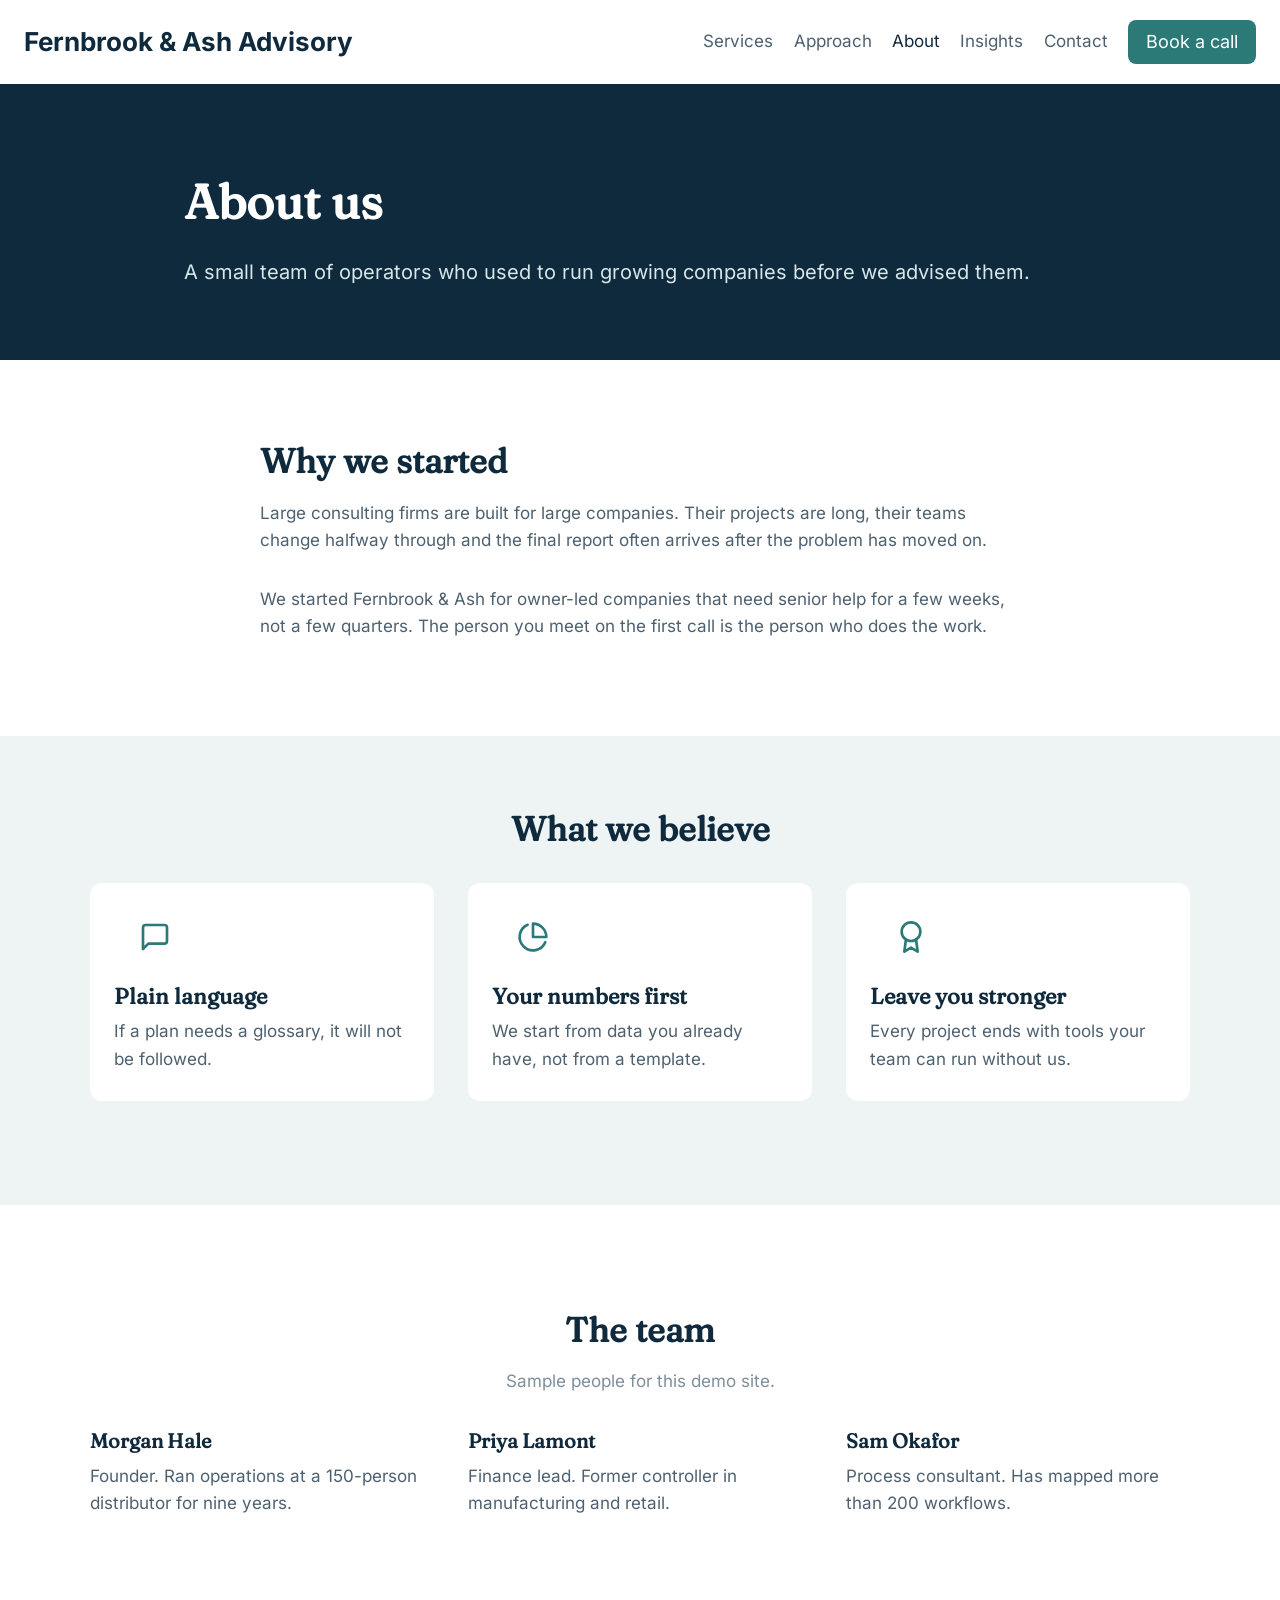
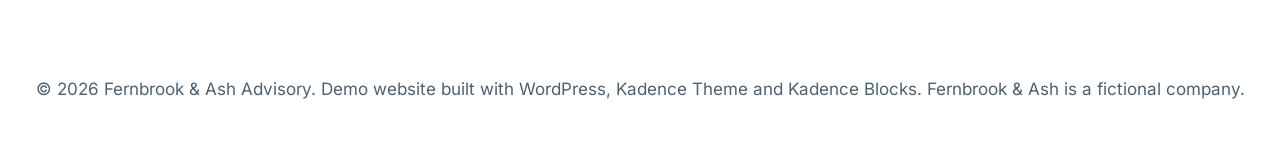
==== about/index.html @ 03a9d007 "Static copy of the Kadence demo site" ====
<!doctype html>
<html lang="en-US" class="no-js" itemtype="https://schema.org/WebPage" itemscope>
<head>
	<meta charset="UTF-8">
	<meta name="viewport" content="width=device-width, initial-scale=1, minimum-scale=1">
	<title>About &#8211; Fernbrook &amp; Ash Advisory</title>
<meta name='robots' content='max-image-preview:large' />
<link rel="alternate" type="application/rss+xml" title="Fernbrook &amp; Ash Advisory &raquo; Feed" href="/feed/" />
<link rel="alternate" type="application/rss+xml" title="Fernbrook &amp; Ash Advisory &raquo; Comments Feed" href="/comments/feed/" />
			<script>document.documentElement.classList.remove( 'no-js' );</script>
			<link rel="alternate" title="oEmbed (JSON)" type="application/json+oembed" href="/wp-json/oembed/1.0/embed?url=http%3A%2F%2F127.0.0.1%3A8089%2Fabout%2F" />
<link rel="alternate" title="oEmbed (XML)" type="text/xml+oembed" href="/wp-json/oembed/1.0/embed?url=http%3A%2F%2F127.0.0.1%3A8089%2Fabout%2F&#038;format=xml" />
<style id="wp-img-auto-sizes-contain-inline-css">
img:is([sizes=auto i],[sizes^="auto," i]){contain-intrinsic-size:3000px 1500px}
/*# sourceURL=wp-img-auto-sizes-contain-inline-css */
</style>
<style id="wp-block-library-inline-css">
:root{--wp-block-synced-color:#7a00df;--wp-block-synced-color--rgb:122,0,223;--wp-bound-block-color:var(--wp-block-synced-color);--wp-editor-canvas-background:#ddd;--wp-admin-theme-color:#007cba;--wp-admin-theme-color--rgb:0,124,186;--wp-admin-theme-color-darker-10:#006ba1;--wp-admin-theme-color-darker-10--rgb:0,107,160.5;--wp-admin-theme-color-darker-20:#005a87;--wp-admin-theme-color-darker-20--rgb:0,90,135;--wp-admin-border-width-focus:2px}@media (min-resolution:192dpi){:root{--wp-admin-border-width-focus:1.5px}}.wp-element-button{cursor:pointer}:root .has-very-light-gray-background-color{background-color:#eee}:root .has-very-dark-gray-background-color{background-color:#313131}:root .has-very-light-gray-color{color:#eee}:root .has-very-dark-gray-color{color:#313131}:root .has-vivid-green-cyan-to-vivid-cyan-blue-gradient-background{background:linear-gradient(135deg,#00d084,#0693e3)}:root .has-purple-crush-gradient-background{background:linear-gradient(135deg,#34e2e4,#4721fb 50%,#ab1dfe)}:root .has-hazy-dawn-gradient-background{background:linear-gradient(135deg,#faaca8,#dad0ec)}:root .has-subdued-olive-gradient-background{background:linear-gradient(135deg,#fafae1,#67a671)}:root .has-atomic-cream-gradient-background{background:linear-gradient(135deg,#fdd79a,#004a59)}:root .has-nightshade-gradient-background{background:linear-gradient(135deg,#330968,#31cdcf)}:root .has-midnight-gradient-background{background:linear-gradient(135deg,#020381,#2874fc)}:root{--wp--preset--font-size--normal:16px;--wp--preset--font-size--huge:42px}.has-regular-font-size{font-size:1em}.has-larger-font-size{font-size:2.625em}.has-normal-font-size{font-size:var(--wp--preset--font-size--normal)}.has-huge-font-size{font-size:var(--wp--preset--font-size--huge)}:root .has-text-align-center{text-align:center}:root .has-text-align-left{text-align:left}:root .has-text-align-right{text-align:right}.has-fit-text{white-space:nowrap!important}#end-resizable-editor-section{display:none}.aligncenter{clear:both}.items-justified-left{justify-content:flex-start}.items-justified-center{justify-content:center}.items-justified-right{justify-content:flex-end}.items-justified-space-between{justify-content:space-between}.screen-reader-text{word-wrap:normal!important;border:0;clip-path:inset(50%);height:1px;margin:-1px;overflow:hidden;padding:0;position:absolute;width:1px;word-break:normal!important}.screen-reader-text:focus{background-color:#ddd;clip-path:none;color:#444;display:block;font-size:1em;height:auto;left:5px;line-height:normal;padding:15px 23px 14px;text-decoration:none;top:5px;width:auto;z-index:100000}html :where(.has-border-color){border-style:solid}html :where([style^=border-color],[style*=";border-color"],[style*="; border-color"]){border-style:solid}html :where([style^=border-top-color],[style*=";border-top-color"],[style*="; border-top-color"]){border-top-style:solid}html :where([style^=border-right-color],[style*=";border-right-color"],[style*="; border-right-color"]){border-right-style:solid}html :where([style^=border-bottom-color],[style*=";border-bottom-color"],[style*="; border-bottom-color"]){border-bottom-style:solid}html :where([style^=border-left-color],[style*=";border-left-color"],[style*="; border-left-color"]){border-left-style:solid}html :where([style^=border-width],[style*=";border-width"],[style*="; border-width"]){border-style:solid}html :where([style^=border-top-width],[style*=";border-top-width"],[style*="; border-top-width"]){border-top-style:solid}html :where([style^=border-right-width],[style*=";border-right-width"],[style*="; border-right-width"]){border-right-style:solid}html :where([style^=border-bottom-width],[style*=";border-bottom-width"],[style*="; border-bottom-width"]){border-bottom-style:solid}html :where([style^=border-left-width],[style*=";border-left-width"],[style*="; border-left-width"]){border-left-style:solid}html :where(img[class*=wp-image-]){height:auto;max-width:100%}:where(figure){margin:0 0 1em}html :where(.is-position-sticky){--wp-admin--admin-bar--position-offset:var(--wp-admin--admin-bar--height,0px)}@media screen and (max-width:600px){html :where(.is-position-sticky){--wp-admin--admin-bar--position-offset:0px}}

/*# sourceURL=/wp-includes/css/dist/block-library/common.min.css */
</style>
<style id="wp-block-heading-inline-css">
h1:where(.wp-block-heading).has-background,h2:where(.wp-block-heading).has-background,h3:where(.wp-block-heading).has-background,h4:where(.wp-block-heading).has-background,h5:where(.wp-block-heading).has-background,h6:where(.wp-block-heading).has-background{padding:1.25em 2.375em}h1.has-text-align-left[style*=writing-mode]:where([style*=vertical-lr]),h1.has-text-align-right[style*=writing-mode]:where([style*=vertical-rl]),h2.has-text-align-left[style*=writing-mode]:where([style*=vertical-lr]),h2.has-text-align-right[style*=writing-mode]:where([style*=vertical-rl]),h3.has-text-align-left[style*=writing-mode]:where([style*=vertical-lr]),h3.has-text-align-right[style*=writing-mode]:where([style*=vertical-rl]),h4.has-text-align-left[style*=writing-mode]:where([style*=vertical-lr]),h4.has-text-align-right[style*=writing-mode]:where([style*=vertical-rl]),h5.has-text-align-left[style*=writing-mode]:where([style*=vertical-lr]),h5.has-text-align-right[style*=writing-mode]:where([style*=vertical-rl]),h6.has-text-align-left[style*=writing-mode]:where([style*=vertical-lr]),h6.has-text-align-right[style*=writing-mode]:where([style*=vertical-rl]){rotate:180deg}
/*# sourceURL=/wp-includes/blocks/heading/style.min.css */
</style>
<style id="wp-block-paragraph-inline-css">
.is-small-text{font-size:.875em}.is-regular-text{font-size:1em}.is-large-text{font-size:2.25em}.is-larger-text{font-size:3em}.has-drop-cap:not(:focus):first-letter{float:left;font-size:8.4em;font-style:normal;font-weight:100;line-height:.68;margin:.05em .1em 0 0;text-transform:uppercase}body.rtl .has-drop-cap:not(:focus):first-letter{float:none;margin-left:.1em}p.has-drop-cap.has-background{overflow:hidden}:root :where(p.has-background){padding:1.25em 2.375em}:where(p.has-text-color:not(.has-link-color)) a{color:inherit}p.has-text-align-left[style*="writing-mode:vertical-lr"],p.has-text-align-right[style*="writing-mode:vertical-rl"]{rotate:180deg}
/*# sourceURL=/wp-includes/blocks/paragraph/style.min.css */
</style>
<style id="wp-block-columns-inline-css">
.wp-block-columns{box-sizing:border-box;display:flex;flex-wrap:wrap!important}@media (min-width:782px){.wp-block-columns{flex-wrap:nowrap!important}}.wp-block-columns{align-items:normal!important}.wp-block-columns.are-vertically-aligned-top{align-items:flex-start}.wp-block-columns.are-vertically-aligned-center{align-items:center}.wp-block-columns.are-vertically-aligned-bottom{align-items:flex-end}@media (max-width:781px){.wp-block-columns:not(.is-not-stacked-on-mobile)>.wp-block-column{flex-basis:100%!important}}@media (min-width:782px){.wp-block-columns:not(.is-not-stacked-on-mobile)>.wp-block-column{flex-basis:0;flex-grow:1}.wp-block-columns:not(.is-not-stacked-on-mobile)>.wp-block-column[style*=flex-basis]{flex-grow:0}}.wp-block-columns.is-not-stacked-on-mobile{flex-wrap:nowrap!important}.wp-block-columns.is-not-stacked-on-mobile>.wp-block-column{flex-basis:0;flex-grow:1}.wp-block-columns.is-not-stacked-on-mobile>.wp-block-column[style*=flex-basis]{flex-grow:0}:where(.wp-block-columns){margin-bottom:1.75em}:where(.wp-block-columns.has-background){padding:1.25em 2.375em}.wp-block-column{flex-grow:1;min-width:0;overflow-wrap:break-word;word-break:break-word}.wp-block-column.is-vertically-aligned-top{align-self:flex-start}.wp-block-column.is-vertically-aligned-center{align-self:center}.wp-block-column.is-vertically-aligned-bottom{align-self:flex-end}.wp-block-column.is-vertically-aligned-stretch{align-self:stretch}.wp-block-column.is-vertically-aligned-bottom,.wp-block-column.is-vertically-aligned-center,.wp-block-column.is-vertically-aligned-top{width:100%}
/*# sourceURL=/wp-includes/blocks/columns/style.min.css */
</style>
<style id="wp-block-group-inline-css">
.wp-block-group{box-sizing:border-box}:where(.wp-block-group.wp-block-group-is-layout-constrained){position:relative}
/*# sourceURL=/wp-includes/blocks/group/style.min.css */
</style>

<style id="classic-theme-styles-inline-css">
/*! This file is auto-generated */
.wp-block-button__link{color:#fff;background-color:#32373c;border-radius:9999px;box-shadow:none;text-decoration:none;padding:calc(.667em + 2px) calc(1.333em + 2px);font-size:1.125em}.wp-block-file__button{background:#32373c;color:#fff;text-decoration:none}
/*# sourceURL=/wp-includes/css/classic-themes.min.css */
</style>

<style id="global-styles-inline-css">
:root{--wp--preset--aspect-ratio--square: 1;--wp--preset--aspect-ratio--4-3: 4/3;--wp--preset--aspect-ratio--3-4: 3/4;--wp--preset--aspect-ratio--3-2: 3/2;--wp--preset--aspect-ratio--2-3: 2/3;--wp--preset--aspect-ratio--16-9: 16/9;--wp--preset--aspect-ratio--9-16: 9/16;--wp--preset--color--black: #000000;--wp--preset--color--cyan-bluish-gray: #abb8c3;--wp--preset--color--white: #ffffff;--wp--preset--color--pale-pink: #f78da7;--wp--preset--color--vivid-red: #cf2e2e;--wp--preset--color--luminous-vivid-orange: #ff6900;--wp--preset--color--luminous-vivid-amber: #fcb900;--wp--preset--color--light-green-cyan: #7bdcb5;--wp--preset--color--vivid-green-cyan: #00d084;--wp--preset--color--pale-cyan-blue: #8ed1fc;--wp--preset--color--vivid-cyan-blue: #0693e3;--wp--preset--color--vivid-purple: #9b51e0;--wp--preset--color--theme-palette-1: var(--global-palette1);--wp--preset--color--theme-palette-2: var(--global-palette2);--wp--preset--color--theme-palette-3: var(--global-palette3);--wp--preset--color--theme-palette-4: var(--global-palette4);--wp--preset--color--theme-palette-5: var(--global-palette5);--wp--preset--color--theme-palette-6: var(--global-palette6);--wp--preset--color--theme-palette-7: var(--global-palette7);--wp--preset--color--theme-palette-8: var(--global-palette8);--wp--preset--color--theme-palette-9: var(--global-palette9);--wp--preset--color--theme-palette-10: var(--global-palette10);--wp--preset--color--theme-palette-11: var(--global-palette11);--wp--preset--color--theme-palette-12: var(--global-palette12);--wp--preset--color--theme-palette-13: var(--global-palette13);--wp--preset--color--theme-palette-14: var(--global-palette14);--wp--preset--color--theme-palette-15: var(--global-palette15);--wp--preset--color--palette-1: #2b7a78;--wp--preset--color--palette-2: #1d5f5d;--wp--preset--color--palette-3: #0f2a3d;--wp--preset--color--palette-4: #22384a;--wp--preset--color--palette-5: #4d6170;--wp--preset--color--palette-6: #7d8f9b;--wp--preset--color--palette-7: #eef3f4;--wp--preset--color--palette-8: #f7fafa;--wp--preset--color--palette-9: #ffffff;--wp--preset--color--palette-10: #a1676d;--wp--preset--color--palette-11: #13612e;--wp--preset--color--palette-12: #1159af;--wp--preset--color--palette-13: #b82105;--wp--preset--color--palette-14: #f7630c;--wp--preset--color--palette-15: #f5a524;--wp--preset--gradient--vivid-cyan-blue-to-vivid-purple: linear-gradient(135deg,rgb(6,147,227) 0%,rgb(155,81,224) 100%);--wp--preset--gradient--light-green-cyan-to-vivid-green-cyan: linear-gradient(135deg,rgb(122,220,180) 0%,rgb(0,208,130) 100%);--wp--preset--gradient--luminous-vivid-amber-to-luminous-vivid-orange: linear-gradient(135deg,rgb(252,185,0) 0%,rgb(255,105,0) 100%);--wp--preset--gradient--luminous-vivid-orange-to-vivid-red: linear-gradient(135deg,rgb(255,105,0) 0%,rgb(207,46,46) 100%);--wp--preset--gradient--very-light-gray-to-cyan-bluish-gray: linear-gradient(135deg,rgb(238,238,238) 0%,rgb(169,184,195) 100%);--wp--preset--gradient--cool-to-warm-spectrum: linear-gradient(135deg,rgb(74,234,220) 0%,rgb(151,120,209) 20%,rgb(207,42,186) 40%,rgb(238,44,130) 60%,rgb(251,105,98) 80%,rgb(254,248,76) 100%);--wp--preset--gradient--blush-light-purple: linear-gradient(135deg,rgb(255,206,236) 0%,rgb(152,150,240) 100%);--wp--preset--gradient--blush-bordeaux: linear-gradient(135deg,rgb(254,205,165) 0%,rgb(254,45,45) 50%,rgb(107,0,62) 100%);--wp--preset--gradient--luminous-dusk: linear-gradient(135deg,rgb(255,203,112) 0%,rgb(199,81,192) 50%,rgb(65,88,208) 100%);--wp--preset--gradient--pale-ocean: linear-gradient(135deg,rgb(255,245,203) 0%,rgb(182,227,212) 50%,rgb(51,167,181) 100%);--wp--preset--gradient--electric-grass: linear-gradient(135deg,rgb(202,248,128) 0%,rgb(113,206,126) 100%);--wp--preset--gradient--midnight: linear-gradient(135deg,rgb(2,3,129) 0%,rgb(40,116,252) 100%);--wp--preset--font-size--small: var(--global-font-size-small);--wp--preset--font-size--medium: var(--global-font-size-medium);--wp--preset--font-size--large: var(--global-font-size-large);--wp--preset--font-size--x-large: 42px;--wp--preset--font-size--larger: var(--global-font-size-larger);--wp--preset--font-size--xxlarge: var(--global-font-size-xxlarge);--wp--preset--spacing--20: 0.44rem;--wp--preset--spacing--30: 0.67rem;--wp--preset--spacing--40: 1rem;--wp--preset--spacing--50: 1.5rem;--wp--preset--spacing--60: 2.25rem;--wp--preset--spacing--70: 3.38rem;--wp--preset--spacing--80: 5.06rem;--wp--preset--shadow--natural: 6px 6px 9px rgba(0, 0, 0, 0.2);--wp--preset--shadow--deep: 12px 12px 50px rgba(0, 0, 0, 0.4);--wp--preset--shadow--sharp: 6px 6px 0px rgba(0, 0, 0, 0.2);--wp--preset--shadow--outlined: 6px 6px 0px -3px rgb(255, 255, 255), 6px 6px rgb(0, 0, 0);--wp--preset--shadow--crisp: 6px 6px 0px rgb(0, 0, 0);}.wp-block-button{--wp--preset--dimension--25: 25%;--wp--preset--dimension--50: 50%;--wp--preset--dimension--75: 75%;--wp--preset--dimension--100: 100%;}:root { --wp--style--global--content-size: var(--global-calc-content-width);--wp--style--global--wide-size: var(--global-calc-wide-content-width); }:where(body) { margin: 0; }:where(.is-layout-flex){gap: 0.5em;}:where(.is-layout-grid){gap: 0.5em;}body .is-layout-flex{display: flex;}.is-layout-flex{flex-wrap: wrap;align-items: center;}.is-layout-flex > :is(*, div){margin: 0;}body .is-layout-grid{display: grid;}.is-layout-grid > :is(*, div){margin: 0;}body{padding-top: 0px;padding-right: 0px;padding-bottom: 0px;padding-left: 0px;}:root :where(.wp-element-button, .wp-block-button__link){font-style: inherit;font-weight: inherit;letter-spacing: inherit;text-transform: inherit;}.has-black-color{color: var(--wp--preset--color--black) !important;}.has-cyan-bluish-gray-color{color: var(--wp--preset--color--cyan-bluish-gray) !important;}.has-white-color{color: var(--wp--preset--color--white) !important;}.has-pale-pink-color{color: var(--wp--preset--color--pale-pink) !important;}.has-vivid-red-color{color: var(--wp--preset--color--vivid-red) !important;}.has-luminous-vivid-orange-color{color: var(--wp--preset--color--luminous-vivid-orange) !important;}.has-luminous-vivid-amber-color{color: var(--wp--preset--color--luminous-vivid-amber) !important;}.has-light-green-cyan-color{color: var(--wp--preset--color--light-green-cyan) !important;}.has-vivid-green-cyan-color{color: var(--wp--preset--color--vivid-green-cyan) !important;}.has-pale-cyan-blue-color{color: var(--wp--preset--color--pale-cyan-blue) !important;}.has-vivid-cyan-blue-color{color: var(--wp--preset--color--vivid-cyan-blue) !important;}.has-vivid-purple-color{color: var(--wp--preset--color--vivid-purple) !important;}.has-theme-palette-1-color{color: var(--wp--preset--color--theme-palette-1) !important;}.has-theme-palette-2-color{color: var(--wp--preset--color--theme-palette-2) !important;}.has-theme-palette-3-color{color: var(--wp--preset--color--theme-palette-3) !important;}.has-theme-palette-4-color{color: var(--wp--preset--color--theme-palette-4) !important;}.has-theme-palette-5-color{color: var(--wp--preset--color--theme-palette-5) !important;}.has-theme-palette-6-color{color: var(--wp--preset--color--theme-palette-6) !important;}.has-theme-palette-7-color{color: var(--wp--preset--color--theme-palette-7) !important;}.has-theme-palette-8-color{color: var(--wp--preset--color--theme-palette-8) !important;}.has-theme-palette-9-color{color: var(--wp--preset--color--theme-palette-9) !important;}.has-theme-palette-10-color{color: var(--wp--preset--color--theme-palette-10) !important;}.has-theme-palette-11-color{color: var(--wp--preset--color--theme-palette-11) !important;}.has-theme-palette-12-color{color: var(--wp--preset--color--theme-palette-12) !important;}.has-theme-palette-13-color{color: var(--wp--preset--color--theme-palette-13) !important;}.has-theme-palette-14-color{color: var(--wp--preset--color--theme-palette-14) !important;}.has-theme-palette-15-color{color: var(--wp--preset--color--theme-palette-15) !important;}.has-palette-1-color{color: var(--wp--preset--color--palette-1) !important;}.has-palette-2-color{color: var(--wp--preset--color--palette-2) !important;}.has-palette-3-color{color: var(--wp--preset--color--palette-3) !important;}.has-palette-4-color{color: var(--wp--preset--color--palette-4) !important;}.has-palette-5-color{color: var(--wp--preset--color--palette-5) !important;}.has-palette-6-color{color: var(--wp--preset--color--palette-6) !important;}.has-palette-7-color{color: var(--wp--preset--color--palette-7) !important;}.has-palette-8-color{color: var(--wp--preset--color--palette-8) !important;}.has-palette-9-color{color: var(--wp--preset--color--palette-9) !important;}.has-palette-10-color{color: var(--wp--preset--color--palette-10) !important;}.has-palette-11-color{color: var(--wp--preset--color--palette-11) !important;}.has-palette-12-color{color: var(--wp--preset--color--palette-12) !important;}.has-palette-13-color{color: var(--wp--preset--color--palette-13) !important;}.has-palette-14-color{color: var(--wp--preset--color--palette-14) !important;}.has-palette-15-color{color: var(--wp--preset--color--palette-15) !important;}.has-black-background-color{background-color: var(--wp--preset--color--black) !important;}.has-cyan-bluish-gray-background-color{background-color: var(--wp--preset--color--cyan-bluish-gray) !important;}.has-white-background-color{background-color: var(--wp--preset--color--white) !important;}.has-pale-pink-background-color{background-color: var(--wp--preset--color--pale-pink) !important;}.has-vivid-red-background-color{background-color: var(--wp--preset--color--vivid-red) !important;}.has-luminous-vivid-orange-background-color{background-color: var(--wp--preset--color--luminous-vivid-orange) !important;}.has-luminous-vivid-amber-background-color{background-color: var(--wp--preset--color--luminous-vivid-amber) !important;}.has-light-green-cyan-background-color{background-color: var(--wp--preset--color--light-green-cyan) !important;}.has-vivid-green-cyan-background-color{background-color: var(--wp--preset--color--vivid-green-cyan) !important;}.has-pale-cyan-blue-background-color{background-color: var(--wp--preset--color--pale-cyan-blue) !important;}.has-vivid-cyan-blue-background-color{background-color: var(--wp--preset--color--vivid-cyan-blue) !important;}.has-vivid-purple-background-color{background-color: var(--wp--preset--color--vivid-purple) !important;}.has-theme-palette-1-background-color{background-color: var(--wp--preset--color--theme-palette-1) !important;}.has-theme-palette-2-background-color{background-color: var(--wp--preset--color--theme-palette-2) !important;}.has-theme-palette-3-background-color{background-color: var(--wp--preset--color--theme-palette-3) !important;}.has-theme-palette-4-background-color{background-color: var(--wp--preset--color--theme-palette-4) !important;}.has-theme-palette-5-background-color{background-color: var(--wp--preset--color--theme-palette-5) !important;}.has-theme-palette-6-background-color{background-color: var(--wp--preset--color--theme-palette-6) !important;}.has-theme-palette-7-background-color{background-color: var(--wp--preset--color--theme-palette-7) !important;}.has-theme-palette-8-background-color{background-color: var(--wp--preset--color--theme-palette-8) !important;}.has-theme-palette-9-background-color{background-color: var(--wp--preset--color--theme-palette-9) !important;}.has-theme-palette-10-background-color{background-color: var(--wp--preset--color--theme-palette-10) !important;}.has-theme-palette-11-background-color{background-color: var(--wp--preset--color--theme-palette-11) !important;}.has-theme-palette-12-background-color{background-color: var(--wp--preset--color--theme-palette-12) !important;}.has-theme-palette-13-background-color{background-color: var(--wp--preset--color--theme-palette-13) !important;}.has-theme-palette-14-background-color{background-color: var(--wp--preset--color--theme-palette-14) !important;}.has-theme-palette-15-background-color{background-color: var(--wp--preset--color--theme-palette-15) !important;}.has-palette-1-background-color{background-color: var(--wp--preset--color--palette-1) !important;}.has-palette-2-background-color{background-color: var(--wp--preset--color--palette-2) !important;}.has-palette-3-background-color{background-color: var(--wp--preset--color--palette-3) !important;}.has-palette-4-background-color{background-color: var(--wp--preset--color--palette-4) !important;}.has-palette-5-background-color{background-color: var(--wp--preset--color--palette-5) !important;}.has-palette-6-background-color{background-color: var(--wp--preset--color--palette-6) !important;}.has-palette-7-background-color{background-color: var(--wp--preset--color--palette-7) !important;}.has-palette-8-background-color{background-color: var(--wp--preset--color--palette-8) !important;}.has-palette-9-background-color{background-color: var(--wp--preset--color--palette-9) !important;}.has-palette-10-background-color{background-color: var(--wp--preset--color--palette-10) !important;}.has-palette-11-background-color{background-color: var(--wp--preset--color--palette-11) !important;}.has-palette-12-background-color{background-color: var(--wp--preset--color--palette-12) !important;}.has-palette-13-background-color{background-color: var(--wp--preset--color--palette-13) !important;}.has-palette-14-background-color{background-color: var(--wp--preset--color--palette-14) !important;}.has-palette-15-background-color{background-color: var(--wp--preset--color--palette-15) !important;}.has-black-border-color{border-color: var(--wp--preset--color--black) !important;}.has-cyan-bluish-gray-border-color{border-color: var(--wp--preset--color--cyan-bluish-gray) !important;}.has-white-border-color{border-color: var(--wp--preset--color--white) !important;}.has-pale-pink-border-color{border-color: var(--wp--preset--color--pale-pink) !important;}.has-vivid-red-border-color{border-color: var(--wp--preset--color--vivid-red) !important;}.has-luminous-vivid-orange-border-color{border-color: var(--wp--preset--color--luminous-vivid-orange) !important;}.has-luminous-vivid-amber-border-color{border-color: var(--wp--preset--color--luminous-vivid-amber) !important;}.has-light-green-cyan-border-color{border-color: var(--wp--preset--color--light-green-cyan) !important;}.has-vivid-green-cyan-border-color{border-color: var(--wp--preset--color--vivid-green-cyan) !important;}.has-pale-cyan-blue-border-color{border-color: var(--wp--preset--color--pale-cyan-blue) !important;}.has-vivid-cyan-blue-border-color{border-color: var(--wp--preset--color--vivid-cyan-blue) !important;}.has-vivid-purple-border-color{border-color: var(--wp--preset--color--vivid-purple) !important;}.has-theme-palette-1-border-color{border-color: var(--wp--preset--color--theme-palette-1) !important;}.has-theme-palette-2-border-color{border-color: var(--wp--preset--color--theme-palette-2) !important;}.has-theme-palette-3-border-color{border-color: var(--wp--preset--color--theme-palette-3) !important;}.has-theme-palette-4-border-color{border-color: var(--wp--preset--color--theme-palette-4) !important;}.has-theme-palette-5-border-color{border-color: var(--wp--preset--color--theme-palette-5) !important;}.has-theme-palette-6-border-color{border-color: var(--wp--preset--color--theme-palette-6) !important;}.has-theme-palette-7-border-color{border-color: var(--wp--preset--color--theme-palette-7) !important;}.has-theme-palette-8-border-color{border-color: var(--wp--preset--color--theme-palette-8) !important;}.has-theme-palette-9-border-color{border-color: var(--wp--preset--color--theme-palette-9) !important;}.has-theme-palette-10-border-color{border-color: var(--wp--preset--color--theme-palette-10) !important;}.has-theme-palette-11-border-color{border-color: var(--wp--preset--color--theme-palette-11) !important;}.has-theme-palette-12-border-color{border-color: var(--wp--preset--color--theme-palette-12) !important;}.has-theme-palette-13-border-color{border-color: var(--wp--preset--color--theme-palette-13) !important;}.has-theme-palette-14-border-color{border-color: var(--wp--preset--color--theme-palette-14) !important;}.has-theme-palette-15-border-color{border-color: var(--wp--preset--color--theme-palette-15) !important;}.has-palette-1-border-color{border-color: var(--wp--preset--color--palette-1) !important;}.has-palette-2-border-color{border-color: var(--wp--preset--color--palette-2) !important;}.has-palette-3-border-color{border-color: var(--wp--preset--color--palette-3) !important;}.has-palette-4-border-color{border-color: var(--wp--preset--color--palette-4) !important;}.has-palette-5-border-color{border-color: var(--wp--preset--color--palette-5) !important;}.has-palette-6-border-color{border-color: var(--wp--preset--color--palette-6) !important;}.has-palette-7-border-color{border-color: var(--wp--preset--color--palette-7) !important;}.has-palette-8-border-color{border-color: var(--wp--preset--color--palette-8) !important;}.has-palette-9-border-color{border-color: var(--wp--preset--color--palette-9) !important;}.has-palette-10-border-color{border-color: var(--wp--preset--color--palette-10) !important;}.has-palette-11-border-color{border-color: var(--wp--preset--color--palette-11) !important;}.has-palette-12-border-color{border-color: var(--wp--preset--color--palette-12) !important;}.has-palette-13-border-color{border-color: var(--wp--preset--color--palette-13) !important;}.has-palette-14-border-color{border-color: var(--wp--preset--color--palette-14) !important;}.has-palette-15-border-color{border-color: var(--wp--preset--color--palette-15) !important;}.has-vivid-cyan-blue-to-vivid-purple-gradient-background{background: var(--wp--preset--gradient--vivid-cyan-blue-to-vivid-purple) !important;}.has-light-green-cyan-to-vivid-green-cyan-gradient-background{background: var(--wp--preset--gradient--light-green-cyan-to-vivid-green-cyan) !important;}.has-luminous-vivid-amber-to-luminous-vivid-orange-gradient-background{background: var(--wp--preset--gradient--luminous-vivid-amber-to-luminous-vivid-orange) !important;}.has-luminous-vivid-orange-to-vivid-red-gradient-background{background: var(--wp--preset--gradient--luminous-vivid-orange-to-vivid-red) !important;}.has-very-light-gray-to-cyan-bluish-gray-gradient-background{background: var(--wp--preset--gradient--very-light-gray-to-cyan-bluish-gray) !important;}.has-cool-to-warm-spectrum-gradient-background{background: var(--wp--preset--gradient--cool-to-warm-spectrum) !important;}.has-blush-light-purple-gradient-background{background: var(--wp--preset--gradient--blush-light-purple) !important;}.has-blush-bordeaux-gradient-background{background: var(--wp--preset--gradient--blush-bordeaux) !important;}.has-luminous-dusk-gradient-background{background: var(--wp--preset--gradient--luminous-dusk) !important;}.has-pale-ocean-gradient-background{background: var(--wp--preset--gradient--pale-ocean) !important;}.has-electric-grass-gradient-background{background: var(--wp--preset--gradient--electric-grass) !important;}.has-midnight-gradient-background{background: var(--wp--preset--gradient--midnight) !important;}.has-small-font-size{font-size: var(--wp--preset--font-size--small) !important;}.has-medium-font-size{font-size: var(--wp--preset--font-size--medium) !important;}.has-large-font-size{font-size: var(--wp--preset--font-size--large) !important;}.has-x-large-font-size{font-size: var(--wp--preset--font-size--x-large) !important;}.has-larger-font-size{font-size: var(--wp--preset--font-size--larger) !important;}.has-xxlarge-font-size{font-size: var(--wp--preset--font-size--xxlarge) !important;}
:where(.wp-block-columns.is-layout-flex){gap: 2em;}:where(.wp-block-columns.is-layout-grid){gap: 2em;}
/*# sourceURL=global-styles-inline-css */
</style>

<link rel='stylesheet' id='kadence-global-css' href='../wp-content/themes/kadence/assets/css/global.min.css' media='all' />
<style id="kadence-global-inline-css">
/* Kadence Base CSS */
:root{--global-palette1:#2b7a78;--global-palette2:#1d5f5d;--global-palette3:#0f2a3d;--global-palette4:#22384a;--global-palette5:#4d6170;--global-palette6:#7d8f9b;--global-palette7:#eef3f4;--global-palette8:#f7fafa;--global-palette9:#ffffff;--global-palette10:oklch(from var(--global-palette1) calc(l + 0.10 * (1 - l)) calc(c * 1.00) calc(h + 180) / 100%);--global-palette11:#13612e;--global-palette12:#1159af;--global-palette13:#b82105;--global-palette14:#f7630c;--global-palette15:#f5a524;--global-palette9rgb:255, 255, 255;--global-palette-highlight:var(--global-palette1);--global-palette-highlight-alt:var(--global-palette2);--global-palette-highlight-alt2:var(--global-palette9);--global-palette-btn-bg:var(--global-palette1);--global-palette-btn-bg-hover:var(--global-palette2);--global-palette-btn:var(--global-palette9);--global-palette-btn-hover:var(--global-palette9);--global-palette-btn-sec-bg:var(--global-palette7);--global-palette-btn-sec-bg-hover:var(--global-palette2);--global-palette-btn-sec:var(--global-palette3);--global-palette-btn-sec-hover:var(--global-palette9);--global-body-font-family:Inter, var(--global-fallback-font);--global-heading-font-family:Fraunces, var(--global-fallback-font);--global-primary-nav-font-family:inherit;--global-fallback-font:sans-serif;--global-display-fallback-font:sans-serif;--global-content-width:1290px;--global-content-wide-width:calc(1290px + 230px);--global-content-narrow-width:842px;--global-content-edge-padding:1.5rem;--global-content-boxed-padding:2rem;--global-calc-content-width:calc(1290px - var(--global-content-edge-padding) - var(--global-content-edge-padding) );--wp--style--global--content-size:var(--global-calc-content-width);}.wp-site-blocks{--global-vw:calc( 100vw - ( 0.5 * var(--scrollbar-offset)));}body{background:var(--global-palette8);}body, input, select, optgroup, textarea{font-weight:400;font-size:17px;line-height:1.6;font-family:var(--global-body-font-family);color:var(--global-palette5);}.content-bg, body.content-style-unboxed .site{background:var(--global-palette9);}h1,h2,h3,h4,h5,h6{font-family:var(--global-heading-font-family);}h1{font-weight:600;font-size:44px;line-height:1.25;color:var(--global-palette3);}h2{font-weight:600;font-size:34px;line-height:1.25;color:var(--global-palette3);}h3{font-weight:600;font-size:24px;line-height:1.25;color:var(--global-palette3);}h4{font-weight:600;font-size:20px;line-height:1.25;color:var(--global-palette3);}h5{font-weight:700;font-size:20px;line-height:1.5;color:var(--global-palette4);}h6{font-weight:700;font-size:18px;line-height:1.5;color:var(--global-palette5);}.entry-hero .kadence-breadcrumbs{max-width:1290px;}.site-container, .site-header-row-layout-contained, .site-footer-row-layout-contained, .entry-hero-layout-contained, .comments-area, .alignfull > .wp-block-cover__inner-container, .alignwide > .wp-block-cover__inner-container{max-width:var(--global-content-width);}.content-width-narrow .content-container.site-container, .content-width-narrow .hero-container.site-container{max-width:var(--global-content-narrow-width);}@media all and (min-width: 1520px){.wp-site-blocks .content-container  .alignwide{margin-left:-115px;margin-right:-115px;width:unset;max-width:unset;}}@media all and (min-width: 1102px){.content-width-narrow .wp-site-blocks .content-container .alignwide{margin-left:-130px;margin-right:-130px;width:unset;max-width:unset;}}.content-style-boxed .wp-site-blocks .entry-content .alignwide{margin-left:calc( -1 * var( --global-content-boxed-padding ) );margin-right:calc( -1 * var( --global-content-boxed-padding ) );}.content-area{margin-top:5rem;margin-bottom:5rem;}@media all and (max-width: 1024px){.content-area{margin-top:3rem;margin-bottom:3rem;}}@media all and (max-width: 767px){.content-area{margin-top:2rem;margin-bottom:2rem;}}@media all and (max-width: 1024px){:root{--global-content-boxed-padding:2rem;}}@media all and (max-width: 767px){:root{--global-content-boxed-padding:1.5rem;}}.entry-content-wrap{padding:2rem;}@media all and (max-width: 1024px){.entry-content-wrap{padding:2rem;}}@media all and (max-width: 767px){.entry-content-wrap{padding:1.5rem;}}.entry.single-entry{box-shadow:0px 15px 15px -10px rgba(0,0,0,0.05);}.entry.loop-entry{box-shadow:0px 15px 15px -10px rgba(0,0,0,0.05);}.loop-entry .entry-content-wrap{padding:2rem;}@media all and (max-width: 1024px){.loop-entry .entry-content-wrap{padding:2rem;}}@media all and (max-width: 767px){.loop-entry .entry-content-wrap{padding:1.5rem;}}button, .button, .wp-block-button__link, input[type="button"], input[type="reset"], input[type="submit"], .fl-button, .elementor-button-wrapper .elementor-button, .wc-block-components-checkout-place-order-button, .wc-block-cart__submit{border-radius:8px;box-shadow:0px 0px 0px -7px rgba(0,0,0,0);}button:hover, button:focus, button:active, .button:hover, .button:focus, .button:active, .wp-block-button__link:hover, .wp-block-button__link:focus, .wp-block-button__link:active, input[type="button"]:hover, input[type="button"]:focus, input[type="button"]:active, input[type="reset"]:hover, input[type="reset"]:focus, input[type="reset"]:active, input[type="submit"]:hover, input[type="submit"]:focus, input[type="submit"]:active, .elementor-button-wrapper .elementor-button:hover, .elementor-button-wrapper .elementor-button:focus, .elementor-button-wrapper .elementor-button:active, .wc-block-cart__submit:hover{box-shadow:0px 15px 25px -7px rgba(0,0,0,0.1);}.kb-button.kb-btn-global-outline.kb-btn-global-inherit{padding-top:calc(px - 2px);padding-right:calc(px - 2px);padding-bottom:calc(px - 2px);padding-left:calc(px - 2px);}@media all and (min-width: 1025px){.transparent-header .entry-hero .entry-hero-container-inner{padding-top:84px;}}@media all and (max-width: 1024px){.mobile-transparent-header .entry-hero .entry-hero-container-inner{padding-top:84px;}}@media all and (max-width: 767px){.mobile-transparent-header .entry-hero .entry-hero-container-inner{padding-top:84px;}}.entry-hero.page-hero-section .entry-header{min-height:200px;}
/* Kadence Header CSS */
@media all and (max-width: 1024px){.mobile-transparent-header #masthead{position:absolute;left:0px;right:0px;z-index:100;}.kadence-scrollbar-fixer.mobile-transparent-header #masthead{right:var(--scrollbar-offset,0);}.mobile-transparent-header #masthead, .mobile-transparent-header .site-top-header-wrap .site-header-row-container-inner, .mobile-transparent-header .site-main-header-wrap .site-header-row-container-inner, .mobile-transparent-header .site-bottom-header-wrap .site-header-row-container-inner{background:transparent;}.site-header-row-tablet-layout-fullwidth, .site-header-row-tablet-layout-standard{padding:0px;}}@media all and (min-width: 1025px){.transparent-header #masthead{position:absolute;left:0px;right:0px;z-index:100;}.transparent-header.kadence-scrollbar-fixer #masthead{right:var(--scrollbar-offset,0);}.transparent-header #masthead, .transparent-header .site-top-header-wrap .site-header-row-container-inner, .transparent-header .site-main-header-wrap .site-header-row-container-inner, .transparent-header .site-bottom-header-wrap .site-header-row-container-inner{background:transparent;}}.site-branding{padding:0px 0px 0px 0px;}.site-branding .site-title{font-weight:700;font-size:26px;line-height:1.2;color:var(--global-palette3);}#masthead, #masthead .kadence-sticky-header.item-is-fixed:not(.item-at-start):not(.site-header-row-container):not(.site-main-header-wrap), #masthead .kadence-sticky-header.item-is-fixed:not(.item-at-start) > .site-header-row-container-inner{background:#ffffff;}.site-main-header-inner-wrap{min-height:84px;}.site-main-header-wrap.site-header-row-container.site-header-focus-item.site-header-row-layout-standard.kadence-sticky-header.item-is-fixed.item-is-stuck, .site-header-upper-inner-wrap.kadence-sticky-header.item-is-fixed.item-is-stuck, .site-header-inner-wrap.kadence-sticky-header.item-is-fixed.item-is-stuck, .site-top-header-wrap.site-header-row-container.site-header-focus-item.site-header-row-layout-standard.kadence-sticky-header.item-is-fixed.item-is-stuck, .site-bottom-header-wrap.site-header-row-container.site-header-focus-item.site-header-row-layout-standard.kadence-sticky-header.item-is-fixed.item-is-stuck{box-shadow:0px 0px 0px 0px rgba(0,0,0,0);}.header-navigation[class*="header-navigation-style-underline"] .header-menu-container.primary-menu-container>ul>li>a:after{width:calc( 100% - 1.2em);}.main-navigation .primary-menu-container > ul > li.menu-item > a{padding-left:calc(1.2em / 2);padding-right:calc(1.2em / 2);padding-top:0.6em;padding-bottom:0.6em;color:var(--global-palette5);}.main-navigation .primary-menu-container > ul > li.menu-item .dropdown-nav-special-toggle{right:calc(1.2em / 2);}.main-navigation .primary-menu-container > ul > li.menu-item > a:hover{color:var(--global-palette-highlight);}.main-navigation .primary-menu-container > ul > li.menu-item.current-menu-item > a{color:var(--global-palette3);}.header-navigation .header-menu-container ul ul.sub-menu, .header-navigation .header-menu-container ul ul.submenu{background:var(--global-palette3);box-shadow:0px 2px 13px 0px rgba(0,0,0,0.1);}.header-navigation .header-menu-container ul ul li.menu-item, .header-menu-container ul.menu > li.kadence-menu-mega-enabled > ul > li.menu-item > a{border-bottom:1px solid rgba(255,255,255,0.1);border-radius:0px 0px 0px 0px;}.header-navigation .header-menu-container ul ul li.menu-item > a{width:200px;padding-top:1em;padding-bottom:1em;color:var(--global-palette8);font-size:12px;}.header-navigation .header-menu-container ul ul li.menu-item > a:hover{color:var(--global-palette9);background:var(--global-palette4);border-radius:0px 0px 0px 0px;}.header-navigation .header-menu-container ul ul li.menu-item.current-menu-item > a{color:var(--global-palette9);background:var(--global-palette4);border-radius:0px 0px 0px 0px;}.mobile-toggle-open-container .menu-toggle-open, .mobile-toggle-open-container .menu-toggle-open:focus{color:var(--global-palette5);padding:0.4em 0.6em 0.4em 0.6em;font-size:14px;}.mobile-toggle-open-container .menu-toggle-open.menu-toggle-style-bordered{border:1px solid currentColor;}.mobile-toggle-open-container .menu-toggle-open .menu-toggle-icon{font-size:20px;}.mobile-toggle-open-container .menu-toggle-open:hover, .mobile-toggle-open-container .menu-toggle-open:focus-visible{color:var(--global-palette-highlight);}.mobile-navigation ul li{font-size:14px;}.mobile-navigation ul li a{padding-top:1em;padding-bottom:1em;}.mobile-navigation ul li > a, .mobile-navigation ul li.menu-item-has-children > .drawer-nav-drop-wrap{color:var(--global-palette8);}.mobile-navigation ul li.current-menu-item > a, .mobile-navigation ul li.current-menu-item.menu-item-has-children > .drawer-nav-drop-wrap{color:var(--global-palette-highlight);}.mobile-navigation ul li.menu-item-has-children .drawer-nav-drop-wrap, .mobile-navigation ul li:not(.menu-item-has-children) a{border-bottom:1px solid rgba(255,255,255,0.1);}.mobile-navigation:not(.drawer-navigation-parent-toggle-true) ul li.menu-item-has-children .drawer-nav-drop-wrap button{border-left:1px solid rgba(255,255,255,0.1);}#mobile-drawer .drawer-header .drawer-toggle{padding:0.6em 0.15em 0.6em 0.15em;font-size:24px;}#main-header .header-button{border-radius:8px 8px 8px 8px;box-shadow:0px 0px 0px -7px rgba(0,0,0,0);}#main-header .header-button:hover{box-shadow:0px 15px 25px -7px rgba(0,0,0,0.1);}
/* Kadence Footer CSS */
.site-bottom-footer-inner-wrap{padding-top:30px;padding-bottom:30px;grid-column-gap:30px;}.site-bottom-footer-inner-wrap .widget{margin-bottom:30px;}.site-bottom-footer-inner-wrap .site-footer-section:not(:last-child):after{right:calc(-30px / 2);}
/*# sourceURL=kadence-global-inline-css */
</style>
<link rel='stylesheet' id='kadence-header-css' href='../wp-content/themes/kadence/assets/css/header.min.css' media='all' />
<link rel='stylesheet' id='kadence-content-css' href='../wp-content/themes/kadence/assets/css/content.min.css' media='all' />
<link rel='stylesheet' id='kadence-footer-css' href='../wp-content/themes/kadence/assets/css/footer.min.css' media='all' />
<link rel='stylesheet' id='kadence-blocks-rowlayout-css' href='../wp-content/plugins/kadence-blocks/dist/style-blocks-rowlayout.css' media='all' />
<link rel='stylesheet' id='kadence-blocks-column-css' href='../wp-content/plugins/kadence-blocks/dist/style-blocks-column.css' media='all' />
<style id="kadence-blocks-advancedheading-inline-css">
	.wp-block-kadence-advancedheading mark{background:transparent;border-style:solid;border-width:0}
	.wp-block-kadence-advancedheading mark.kt-highlight{color:#f76a0c;}
	.kb-adv-heading-icon{display: inline-flex;justify-content: center;align-items: center;}
	.is-layout-constrained > .kb-advanced-heading-link {display: block;}.wp-block-kadence-advancedheading.has-background{padding: 0;}	.single-content .kadence-advanced-heading-wrapper h1,
	.single-content .kadence-advanced-heading-wrapper h2,
	.single-content .kadence-advanced-heading-wrapper h3,
	.single-content .kadence-advanced-heading-wrapper h4,
	.single-content .kadence-advanced-heading-wrapper h5,
	.single-content .kadence-advanced-heading-wrapper h6 {margin: 1.5em 0 .5em;}
	.single-content .kadence-advanced-heading-wrapper+* { margin-top:0;}.kb-screen-reader-text{position:absolute;width:1px;height:1px;padding:0;margin:-1px;overflow:hidden;clip:rect(0,0,0,0);}
/*# sourceURL=kadence-blocks-advancedheading-inline-css */
</style>
<link rel='stylesheet' id='kadence-blocks-infobox-css' href='../wp-content/plugins/kadence-blocks/dist/style-blocks-infobox.css' media='all' />
<style id="kadence-blocks-global-variables-inline-css">
:root {--global-kb-font-size-sm:clamp(0.8rem, 0.73rem + 0.217vw, 0.9rem);--global-kb-font-size-md:clamp(1.1rem, 0.995rem + 0.326vw, 1.25rem);--global-kb-font-size-lg:clamp(1.75rem, 1.576rem + 0.543vw, 2rem);--global-kb-font-size-xl:clamp(2.25rem, 1.728rem + 1.63vw, 3rem);--global-kb-font-size-xxl:clamp(2.5rem, 1.456rem + 3.26vw, 4rem);--global-kb-font-size-xxxl:clamp(2.75rem, 0.489rem + 7.065vw, 6rem);}
:root,:root:where(.kb-tokens){--kb-token--primitive--color--brand--primary:#2b7a78;--kb-token--primitive--color--brand--secondary:#1d5f5d;--kb-token--primitive--color--brand--accent:#ED8936;--kb-token--primitive--color--brand--button:#3633e1;--kb-token--primitive--color--brand--button-hover:#2f2ffc;--kb-token--primitive--color--neutral--0:#ffffff;--kb-token--primitive--color--neutral--50:#f7fafa;--kb-token--primitive--color--neutral--100:#eef3f4;--kb-token--primitive--color--neutral--200:#E2E8F0;--kb-token--primitive--color--neutral--300:#CBD5E0;--kb-token--primitive--color--neutral--500:#7d8f9b;--kb-token--primitive--color--neutral--600:#4d6170;--kb-token--primitive--color--neutral--700:#22384a;--kb-token--primitive--color--neutral--900:#0f2a3d;--kb-token--primitive--color--notice--success:#38A169;--kb-token--primitive--color--notice--warning:#DD6B20;--kb-token--primitive--color--notice--error:#E53E3E;--kb-token--primitive--color--notice--info:#3182CE;--kb-token--primitive--color--extended--complement:#a1676d;--kb-token--primitive--color--extended--success:#13612e;--kb-token--primitive--color--extended--info:#1159af;--kb-token--primitive--color--extended--alert:#b82105;--kb-token--primitive--color--extended--warning:#f7630c;--kb-token--primitive--color--extended--rating:#f5a524;--kb-token--primitive--color--transparent:transparent;--kb-token--primitive--dimension--spacing--xxs:0.5rem;--kb-token--primitive--dimension--spacing--xs:1rem;--kb-token--primitive--dimension--spacing--sm:1.5rem;--kb-token--primitive--dimension--spacing--md:2rem;--kb-token--primitive--dimension--spacing--lg:3rem;--kb-token--primitive--dimension--spacing--xl:4rem;--kb-token--primitive--dimension--spacing--xxl:5rem;--kb-token--primitive--dimension--spacing--3xl:6.5rem;--kb-token--primitive--dimension--spacing--4xl:8rem;--kb-token--primitive--dimension--spacing--5xl:10rem;--kb-token--primitive--dimension--gap--none:0rem;--kb-token--primitive--dimension--gap--xs:0.5rem;--kb-token--primitive--dimension--gap--sm:1rem;--kb-token--primitive--dimension--gap--md:2rem;--kb-token--primitive--dimension--gap--lg:4rem;--kb-token--primitive--dimension--font-size--sm:clamp(0.8rem, 0.73rem + 0.217vw, 0.9rem);--kb-token--primitive--dimension--font-size--md:clamp(1.1rem, 0.995rem + 0.326vw, 1.25rem);--kb-token--primitive--dimension--font-size--lg:clamp(1.75rem, 1.576rem + 0.543vw, 2rem);--kb-token--primitive--dimension--font-size--xl:clamp(2.25rem, 1.728rem + 1.63vw, 3rem);--kb-token--primitive--dimension--font-size--xxl:clamp(2.5rem, 1.456rem + 3.26vw, 4rem);--kb-token--primitive--dimension--font-size--xxxl:clamp(2.75rem, 0.489rem + 7.065vw, 6rem);--kb-token--primitive--dimension--radius--xs:0.125rem;--kb-token--primitive--dimension--radius--sm:0.25rem;--kb-token--primitive--dimension--radius--md:0.375rem;--kb-token--primitive--dimension--radius--lg:0.5rem;--kb-token--primitive--dimension--radius--xl:0.75rem;--kb-token--primitive--dimension--radius--2xl:1rem;--kb-token--primitive--dimension--radius--3xl:1.5rem;--kb-token--primitive--dimension--radius--full:9999px;--kb-token--primitive--dimension--border-width--sm:1px;--kb-token--primitive--dimension--border-width--md:2px;--kb-token--primitive--dimension--border-width--lg:4px;--kb-token--primitive--dimension--icon-size--sm:1rem;--kb-token--primitive--dimension--icon-size--md:1.5rem;--kb-token--primitive--dimension--icon-size--lg:2.25rem;--kb-token--primitive--fontSize--xs:0.64rem;--kb-token--primitive--fontSize--sm:0.8rem;--kb-token--primitive--fontSize--md:1rem;--kb-token--primitive--fontSize--lg:1.25rem;--kb-token--primitive--fontSize--xl:1.563rem;--kb-token--primitive--fontSize--2xl:1.953rem;--kb-token--primitive--fontSize--3xl:2.441rem;--kb-token--primitive--shadow--xs:0px 1px 2px 0px #1717171f;--kb-token--primitive--shadow--sm:0px 2px 4px 0px #1717171f;--kb-token--primitive--shadow--md:0px 2px 8px 0px #1717171f;--kb-token--semantic--color--text:var(--kb-token--primitive--color--neutral--900);--kb-token--semantic--color--text-muted:var(--kb-token--primitive--color--neutral--500);--kb-token--semantic--color--surface:var(--kb-token--primitive--color--neutral--0);--kb-token--semantic--color--surface-alt:var(--kb-token--primitive--color--neutral--50);--kb-token--semantic--color--border:var(--kb-token--primitive--color--neutral--200);--kb-token--semantic--color--border-hover:var(--kb-token--primitive--color--transparent);--kb-token--semantic--color--link:var(--kb-token--primitive--color--brand--primary);--kb-token--semantic--color--button-bg:var(--kb-token--primitive--color--brand--primary);--kb-token--semantic--color--button-text:var(--kb-token--primitive--color--neutral--0);--kb-token--semantic--color--button-bg-hover:var(--kb-token--primitive--color--brand--secondary);--kb-token--semantic--color--button-text-hover:var(--kb-token--primitive--color--neutral--0);--kb-token--semantic--color--button-border:var(--kb-token--primitive--color--transparent);--kb-token--semantic--color--icon:currentColor;--kb-token--semantic--color--icon-hover:var(--kb-token--primitive--color--brand--primary);--kb-token--semantic--color--rowlayout-bg:var(--kb-token--primitive--color--transparent);--kb-token--semantic--color--column-bg:var(--kb-token--primitive--color--transparent);--kb-token--semantic--color--column-bg-hover:var(--kb-token--primitive--color--transparent);--kb-token--semantic--color--image-bg:var(--kb-token--primitive--color--transparent);--kb-token--semantic--color--heading-bg:var(--kb-token--primitive--color--transparent);--kb-token--semantic--spacing--inline:var(--kb-token--primitive--dimension--spacing--md);--kb-token--semantic--spacing--block:var(--kb-token--primitive--dimension--spacing--lg);--kb-token--semantic--spacing--section:var(--kb-token--primitive--dimension--spacing--xl);--kb-token--semantic--spacing--media-padding:0;--kb-token--semantic--spacing--heading-padding:0;--kb-token--semantic--radius--control:3px;--kb-token--semantic--radius--media:0;--kb-token--semantic--radius--rowlayout:0;--kb-token--semantic--radius--column:0;--kb-token--semantic--radius--column-hover:0;--kb-token--semantic--radius--heading:0;--kb-token--semantic--border-width--default:var(--kb-token--primitive--dimension--border-width--sm);--kb-token--semantic--border-width--default-hover:0;--kb-token--semantic--border-width--media:0;--kb-token--semantic--border-width--button:0;--kb-token--semantic--border-style--default:none;--kb-token--semantic--border-style--default-hover:solid;--kb-token--semantic--border-style--button:solid;--kb-token--semantic--icon-size--default:var(--kb-token--primitive--dimension--icon-size--md);--kb-token--semantic--icon-size--icon:50px;--kb-token--semantic--font-size--control:1.125rem;--kb-token--semantic--font-size--heading:2rem;--kb-token--semantic--font-weight--control:normal;--kb-token--semantic--font-weight--heading:400;--kb-token--semantic--line-height--control:normal;--kb-token--semantic--line-height--heading:1.125;--kb-token--semantic--font-style--control:normal;--kb-token--semantic--text-transform--control:none;--kb-token--semantic--text-transform--heading:none;--kb-token--semantic--letter-spacing--control:0;--kb-token--semantic--letter-spacing--heading:0;--kb-token--semantic--shadow--card:0px 2px 8px 0px var(--kb-token--primitive--color--neutral--900);--kb-token--semantic--shadow--media:0px 0px 0px 0px var(--kb-token--primitive--color--transparent);--kb-token--semantic--shadow--button:0px 0px 0px 0px var(--kb-token--primitive--color--transparent);--kb-token--semantic--shadow--button-hover:0px 0px 0px 0px var(--kb-token--primitive--color--transparent);--global-kb-spacing-xxs:var(--kb-token--primitive--dimension--spacing--xxs,0.5rem);--global-kb-spacing-xs:var(--kb-token--primitive--dimension--spacing--xs,1rem);--global-kb-spacing-sm:var(--kb-token--primitive--dimension--spacing--sm,1.5rem);--global-kb-spacing-md:var(--kb-token--primitive--dimension--spacing--md,2rem);--global-kb-spacing-lg:var(--kb-token--primitive--dimension--spacing--lg,3rem);--global-kb-spacing-xl:var(--kb-token--primitive--dimension--spacing--xl,4rem);--global-kb-spacing-xxl:var(--kb-token--primitive--dimension--spacing--xxl,5rem);--global-kb-spacing-3xl:var(--kb-token--primitive--dimension--spacing--3xl,6.5rem);--global-kb-spacing-4xl:var(--kb-token--primitive--dimension--spacing--4xl,8rem);--global-kb-spacing-5xl:var(--kb-token--primitive--dimension--spacing--5xl,10rem);--global-kb-gap-none:var(--kb-token--primitive--dimension--gap--none,0rem);--global-kb-gap-xs:var(--kb-token--primitive--dimension--gap--xs,0.5rem);--global-kb-gap-sm:var(--kb-token--primitive--dimension--gap--sm,1rem);--global-kb-gap-md:var(--kb-token--primitive--dimension--gap--md,2rem);--global-kb-gap-lg:var(--kb-token--primitive--dimension--gap--lg,4rem);--global-kb-font-size-sm:var(--kb-token--primitive--dimension--font-size--sm,clamp(0.8rem, 0.73rem + 0.217vw, 0.9rem));--global-kb-font-size-md:var(--kb-token--primitive--dimension--font-size--md,clamp(1.1rem, 0.995rem + 0.326vw, 1.25rem));--global-kb-font-size-lg:var(--kb-token--primitive--dimension--font-size--lg,clamp(1.75rem, 1.576rem + 0.543vw, 2rem));--global-kb-font-size-xl:var(--kb-token--primitive--dimension--font-size--xl,clamp(2.25rem, 1.728rem + 1.63vw, 3rem));--global-kb-font-size-xxl:var(--kb-token--primitive--dimension--font-size--xxl,clamp(2.5rem, 1.456rem + 3.26vw, 4rem));--global-kb-font-size-xxxl:var(--kb-token--primitive--dimension--font-size--xxxl,clamp(2.75rem, 0.489rem + 7.065vw, 6rem));}
:root,:root:where(.kb-tokens){--kb-token--preset--kadence-singlebtn--default--button-bg:var(--kb-token--semantic--color--button-bg);--kb-token--preset--kadence-singlebtn--default--button-text:var(--kb-token--semantic--color--button-text);--kb-token--preset--kadence-singlebtn--default--button-bg-hover:var(--kb-token--semantic--color--button-bg-hover);--kb-token--preset--kadence-singlebtn--default--button-text-hover:var(--kb-token--semantic--color--button-text-hover);--kb-token--preset--kadence-singlebtn--default--button-radius:var(--kb-token--semantic--radius--control);--kb-token--preset--kadence-singlebtn--default--button-border-width:var(--kb-token--semantic--border-width--button);--kb-token--preset--kadence-singlebtn--default--button-border-style:var(--kb-token--semantic--border-style--button);--kb-token--preset--kadence-singlebtn--default--button-border-color:var(--kb-token--semantic--color--button-border);--kb-token--preset--kadence-singlebtn--default--button-padding--top:0.4em;--kb-token--preset--kadence-singlebtn--default--button-padding--right:1em;--kb-token--preset--kadence-singlebtn--default--button-padding--bottom:0.4em;--kb-token--preset--kadence-singlebtn--default--button-padding--left:1em;--kb-token--preset--kadence-singlebtn--default--button-padding:var(--kb-token--preset--kadence-singlebtn--default--button-padding--top) var(--kb-token--preset--kadence-singlebtn--default--button-padding--right) var(--kb-token--preset--kadence-singlebtn--default--button-padding--bottom) var(--kb-token--preset--kadence-singlebtn--default--button-padding--left);--kb-token--preset--kadence-singlebtn--default--button-margin--top:0;--kb-token--preset--kadence-singlebtn--default--button-margin--right:0;--kb-token--preset--kadence-singlebtn--default--button-margin--bottom:0;--kb-token--preset--kadence-singlebtn--default--button-margin--left:0;--kb-token--preset--kadence-singlebtn--default--button-margin:var(--kb-token--preset--kadence-singlebtn--default--button-margin--top) var(--kb-token--preset--kadence-singlebtn--default--button-margin--right) var(--kb-token--preset--kadence-singlebtn--default--button-margin--bottom) var(--kb-token--preset--kadence-singlebtn--default--button-margin--left);--kb-token--preset--kadence-image--default--background:var(--kb-token--semantic--color--image-bg);--kb-token--preset--kadence-image--default--border:var(--kb-token--semantic--color--border);--kb-token--preset--kadence-image--default--borderWidth:var(--kb-token--semantic--border-width--media);--kb-token--preset--kadence-image--default--borderRadius:var(--kb-token--semantic--radius--media);--kb-token--preset--kadence-image--default--shadow:var(--kb-token--semantic--shadow--media);--kb-token--preset--kadence-image--default--padding:var(--kb-token--semantic--spacing--media-padding);--kb-token--preset--kadence-rowlayout--default--background:var(--kb-token--semantic--color--rowlayout-bg);--kb-token--preset--kadence-rowlayout--default--borderRadius:var(--kb-token--semantic--radius--rowlayout);--kb-token--preset--kadence-column--default--background:var(--kb-token--semantic--color--column-bg);--kb-token--preset--kadence-column--default--borderRadius:var(--kb-token--semantic--radius--column);--kb-token--preset--kadence-single-icon--default--color:var(--kb-token--semantic--color--icon);--kb-token--preset--kadence-single-icon--default--size:var(--kb-token--semantic--icon-size--icon);--kb-token--preset--kadence-advancedheading--default--background:var(--kb-token--semantic--color--heading-bg);--kb-token--preset--kadence-advancedheading--default--padding:var(--kb-token--semantic--spacing--heading-padding);--kb-token--preset--kadence-advancedheading--default--borderColor:var(--kb-token--semantic--color--border);--kb-token--preset--kadence-advancedheading--default--borderWidth:var(--kb-token--semantic--border-width--default);--kb-token--preset--kadence-advancedheading--default--borderRadius:var(--kb-token--semantic--radius--heading);--kb-token--preset--kadence-advancedheading--default--borderStyle:var(--kb-token--semantic--border-style--default);}.wp-block-kadence-singlebtn.kb-preset--default{--kb-btn-radius:var(--kb-token--preset--kadence-singlebtn--default--button-radius);--kb-btn-border-width:var(--kb-token--preset--kadence-singlebtn--default--button-border-width);--kb-btn-border-style:var(--kb-token--preset--kadence-singlebtn--default--button-border-style);--kb-btn-border-color:var(--kb-token--preset--kadence-singlebtn--default--button-border-color);--kb-btn-padding:var(--kb-token--preset--kadence-singlebtn--default--button-padding);--kb-btn-margin:var(--kb-token--preset--kadence-singlebtn--default--button-margin);}.wp-block-kadence-singlebtn.kb-preset--outline{--global-palette-btn-bg:unset;--global-palette-btn:unset;--global-palette-btn-bg-hover:unset;--global-palette-btn-hover:unset;--kb-btn-radius:unset;--kb-btn-padding:unset;--kb-btn-margin:unset;--kb-btn-border-width:unset;--kb-btn-border-style:unset;--kb-btn-border-color:unset;--kb-btn-shadow:unset;--kb-btn-shadow-hover:unset;}.wp-block-kadence-singlebtn.kb-preset--theme-base{--global-palette-btn-bg:unset;--global-palette-btn:unset;--global-palette-btn-bg-hover:unset;--global-palette-btn-hover:unset;--kb-btn-radius:unset;--kb-btn-padding:unset;--kb-btn-margin:unset;--kb-btn-border-width:unset;--kb-btn-border-style:unset;--kb-btn-border-color:unset;--kb-btn-shadow:unset;--kb-btn-shadow-hover:unset;}.wp-block-kadence-singlebtn.kb-preset--theme-secondary{--global-palette-btn-bg:unset;--global-palette-btn:unset;--global-palette-btn-bg-hover:unset;--global-palette-btn-hover:unset;--kb-btn-radius:unset;--kb-btn-padding:unset;--kb-btn-margin:unset;--kb-btn-border-width:unset;--kb-btn-border-style:unset;--kb-btn-border-color:unset;--kb-btn-shadow:unset;--kb-btn-shadow-hover:unset;}.wp-block-kadence-image.kb-preset--default{--kb-img-bg:var(--kb-token--preset--kadence-image--default--background);--kb-img-border-color:var(--kb-token--preset--kadence-image--default--border);--kb-img-border-width:var(--kb-token--preset--kadence-image--default--borderWidth);--kb-img-radius:var(--kb-token--preset--kadence-image--default--borderRadius);--kb-img-shadow:var(--kb-token--preset--kadence-image--default--shadow);--kb-img-padding:var(--kb-token--preset--kadence-image--default--padding);}.wp-block-kadence-rowlayout.kb-preset--default{--kb-row-bg:var(--kb-token--preset--kadence-rowlayout--default--background);--kb-row-radius:var(--kb-token--preset--kadence-rowlayout--default--borderRadius);}.wp-block-kadence-column.kb-preset--default{--kb-col-bg:var(--kb-token--preset--kadence-column--default--background);--kb-col-radius:var(--kb-token--preset--kadence-column--default--borderRadius);}.wp-block-kadence-single-icon.kb-preset--default{--kb-icon-color:var(--kb-token--preset--kadence-single-icon--default--color);--kb-icon-size:var(--kb-token--preset--kadence-single-icon--default--size);}.wp-block-kadence-advancedheading.kb-preset--default{--kb-heading-bg:var(--kb-token--preset--kadence-advancedheading--default--background);--kb-heading-padding:var(--kb-token--preset--kadence-advancedheading--default--padding);--kb-heading-border-color:var(--kb-token--preset--kadence-advancedheading--default--borderColor);--kb-heading-border-width:var(--kb-token--preset--kadence-advancedheading--default--borderWidth);--kb-heading-radius:var(--kb-token--preset--kadence-advancedheading--default--borderRadius);--kb-heading-border-style:var(--kb-token--preset--kadence-advancedheading--default--borderStyle);}.wp-block-kadence-singlebtn{--kb-btn-radius:var(--kb-token--preset--kadence-singlebtn--default--button-radius);--kb-btn-border-width:var(--kb-token--preset--kadence-singlebtn--default--button-border-width);--kb-btn-border-style:var(--kb-token--preset--kadence-singlebtn--default--button-border-style);--kb-btn-border-color:var(--kb-token--preset--kadence-singlebtn--default--button-border-color);--kb-btn-padding:var(--kb-token--preset--kadence-singlebtn--default--button-padding);--kb-btn-margin:var(--kb-token--preset--kadence-singlebtn--default--button-margin);}.wp-block-kadence-image{--kb-img-bg:var(--kb-token--preset--kadence-image--default--background);--kb-img-border-color:var(--kb-token--preset--kadence-image--default--border);--kb-img-border-width:var(--kb-token--preset--kadence-image--default--borderWidth);--kb-img-radius:var(--kb-token--preset--kadence-image--default--borderRadius);--kb-img-shadow:var(--kb-token--preset--kadence-image--default--shadow);--kb-img-padding:var(--kb-token--preset--kadence-image--default--padding);}.wp-block-kadence-rowlayout{--kb-row-bg:var(--kb-token--preset--kadence-rowlayout--default--background);--kb-row-radius:var(--kb-token--preset--kadence-rowlayout--default--borderRadius);}.wp-block-kadence-column{--kb-col-bg:var(--kb-token--preset--kadence-column--default--background);--kb-col-radius:var(--kb-token--preset--kadence-column--default--borderRadius);}.wp-block-kadence-single-icon{--kb-icon-color:var(--kb-token--preset--kadence-single-icon--default--color);--kb-icon-size:var(--kb-token--preset--kadence-single-icon--default--size);}.wp-block-kadence-advancedheading{--kb-heading-bg:var(--kb-token--preset--kadence-advancedheading--default--background);--kb-heading-padding:var(--kb-token--preset--kadence-advancedheading--default--padding);--kb-heading-border-color:var(--kb-token--preset--kadence-advancedheading--default--borderColor);--kb-heading-border-width:var(--kb-token--preset--kadence-advancedheading--default--borderWidth);--kb-heading-radius:var(--kb-token--preset--kadence-advancedheading--default--borderRadius);--kb-heading-border-style:var(--kb-token--preset--kadence-advancedheading--default--borderStyle);}
[data-kb-palette]{--kb-token--preset--kadence-singlebtn--default--button-bg:var(--kb-token--semantic--color--button-bg);--kb-token--preset--kadence-singlebtn--default--button-text:var(--kb-token--semantic--color--button-text);--kb-token--preset--kadence-singlebtn--default--button-bg-hover:var(--kb-token--semantic--color--button-bg-hover);--kb-token--preset--kadence-singlebtn--default--button-text-hover:var(--kb-token--semantic--color--button-text-hover);--kb-token--preset--kadence-singlebtn--default--button-radius:var(--kb-token--semantic--radius--control);--kb-token--preset--kadence-singlebtn--default--button-border-width:var(--kb-token--semantic--border-width--button);--kb-token--preset--kadence-singlebtn--default--button-border-style:var(--kb-token--semantic--border-style--button);--kb-token--preset--kadence-singlebtn--default--button-border-color:var(--kb-token--semantic--color--button-border);--kb-token--preset--kadence-singlebtn--default--button-padding--top:0.4em;--kb-token--preset--kadence-singlebtn--default--button-padding--right:1em;--kb-token--preset--kadence-singlebtn--default--button-padding--bottom:0.4em;--kb-token--preset--kadence-singlebtn--default--button-padding--left:1em;--kb-token--preset--kadence-singlebtn--default--button-padding:var(--kb-token--preset--kadence-singlebtn--default--button-padding--top) var(--kb-token--preset--kadence-singlebtn--default--button-padding--right) var(--kb-token--preset--kadence-singlebtn--default--button-padding--bottom) var(--kb-token--preset--kadence-singlebtn--default--button-padding--left);--kb-token--preset--kadence-singlebtn--default--button-margin--top:0;--kb-token--preset--kadence-singlebtn--default--button-margin--right:0;--kb-token--preset--kadence-singlebtn--default--button-margin--bottom:0;--kb-token--preset--kadence-singlebtn--default--button-margin--left:0;--kb-token--preset--kadence-singlebtn--default--button-margin:var(--kb-token--preset--kadence-singlebtn--default--button-margin--top) var(--kb-token--preset--kadence-singlebtn--default--button-margin--right) var(--kb-token--preset--kadence-singlebtn--default--button-margin--bottom) var(--kb-token--preset--kadence-singlebtn--default--button-margin--left);--kb-token--preset--kadence-image--default--background:var(--kb-token--semantic--color--image-bg);--kb-token--preset--kadence-image--default--border:var(--kb-token--semantic--color--border);--kb-token--preset--kadence-image--default--borderWidth:var(--kb-token--semantic--border-width--media);--kb-token--preset--kadence-image--default--borderRadius:var(--kb-token--semantic--radius--media);--kb-token--preset--kadence-image--default--shadow:var(--kb-token--semantic--shadow--media);--kb-token--preset--kadence-image--default--padding:var(--kb-token--semantic--spacing--media-padding);--kb-token--preset--kadence-rowlayout--default--background:var(--kb-token--semantic--color--rowlayout-bg);--kb-token--preset--kadence-rowlayout--default--borderRadius:var(--kb-token--semantic--radius--rowlayout);--kb-token--preset--kadence-column--default--background:var(--kb-token--semantic--color--column-bg);--kb-token--preset--kadence-column--default--borderRadius:var(--kb-token--semantic--radius--column);--kb-token--preset--kadence-single-icon--default--color:var(--kb-token--semantic--color--icon);--kb-token--preset--kadence-single-icon--default--size:var(--kb-token--semantic--icon-size--icon);--kb-token--preset--kadence-advancedheading--default--background:var(--kb-token--semantic--color--heading-bg);--kb-token--preset--kadence-advancedheading--default--padding:var(--kb-token--semantic--spacing--heading-padding);--kb-token--preset--kadence-advancedheading--default--borderColor:var(--kb-token--semantic--color--border);--kb-token--preset--kadence-advancedheading--default--borderWidth:var(--kb-token--semantic--border-width--default);--kb-token--preset--kadence-advancedheading--default--borderRadius:var(--kb-token--semantic--radius--heading);--kb-token--preset--kadence-advancedheading--default--borderStyle:var(--kb-token--semantic--border-style--default);}:root [class*="kadence-"].has-palette-1-color{color:var(--global-palette1) !important;}:root [class*="kadence-"].has-palette-1-background-color{background-color:var(--global-palette1) !important;}:root [class*="kadence-"].has-theme-palette-1-color{color:var(--global-palette1) !important;}:root [class*="kadence-"].has-theme-palette-1-background-color{background-color:var(--global-palette1) !important;}:root [class*="kadence-"].has-palette-2-color{color:var(--global-palette2) !important;}:root [class*="kadence-"].has-palette-2-background-color{background-color:var(--global-palette2) !important;}:root [class*="kadence-"].has-theme-palette-2-color{color:var(--global-palette2) !important;}:root [class*="kadence-"].has-theme-palette-2-background-color{background-color:var(--global-palette2) !important;}:root [class*="kadence-"].has-palette-3-color{color:var(--global-palette3) !important;}:root [class*="kadence-"].has-palette-3-background-color{background-color:var(--global-palette3) !important;}:root [class*="kadence-"].has-theme-palette-3-color{color:var(--global-palette3) !important;}:root [class*="kadence-"].has-theme-palette-3-background-color{background-color:var(--global-palette3) !important;}:root [class*="kadence-"].has-palette-4-color{color:var(--global-palette4) !important;}:root [class*="kadence-"].has-palette-4-background-color{background-color:var(--global-palette4) !important;}:root [class*="kadence-"].has-theme-palette-4-color{color:var(--global-palette4) !important;}:root [class*="kadence-"].has-theme-palette-4-background-color{background-color:var(--global-palette4) !important;}:root [class*="kadence-"].has-palette-5-color{color:var(--global-palette5) !important;}:root [class*="kadence-"].has-palette-5-background-color{background-color:var(--global-palette5) !important;}:root [class*="kadence-"].has-theme-palette-5-color{color:var(--global-palette5) !important;}:root [class*="kadence-"].has-theme-palette-5-background-color{background-color:var(--global-palette5) !important;}:root [class*="kadence-"].has-palette-6-color{color:var(--global-palette6) !important;}:root [class*="kadence-"].has-palette-6-background-color{background-color:var(--global-palette6) !important;}:root [class*="kadence-"].has-theme-palette-6-color{color:var(--global-palette6) !important;}:root [class*="kadence-"].has-theme-palette-6-background-color{background-color:var(--global-palette6) !important;}:root [class*="kadence-"].has-palette-7-color{color:var(--global-palette7) !important;}:root [class*="kadence-"].has-palette-7-background-color{background-color:var(--global-palette7) !important;}:root [class*="kadence-"].has-theme-palette-7-color{color:var(--global-palette7) !important;}:root [class*="kadence-"].has-theme-palette-7-background-color{background-color:var(--global-palette7) !important;}:root [class*="kadence-"].has-palette-8-color{color:var(--global-palette8) !important;}:root [class*="kadence-"].has-palette-8-background-color{background-color:var(--global-palette8) !important;}:root [class*="kadence-"].has-theme-palette-8-color{color:var(--global-palette8) !important;}:root [class*="kadence-"].has-theme-palette-8-background-color{background-color:var(--global-palette8) !important;}:root [class*="kadence-"].has-palette-9-color{color:var(--global-palette9) !important;}:root [class*="kadence-"].has-palette-9-background-color{background-color:var(--global-palette9) !important;}:root [class*="kadence-"].has-theme-palette-9-color{color:var(--global-palette9) !important;}:root [class*="kadence-"].has-theme-palette-9-background-color{background-color:var(--global-palette9) !important;}:root [class*="kadence-"].has-palette-10-color{color:var(--global-palette10) !important;}:root [class*="kadence-"].has-palette-10-background-color{background-color:var(--global-palette10) !important;}:root [class*="kadence-"].has-theme-palette-10-color{color:var(--global-palette10) !important;}:root [class*="kadence-"].has-theme-palette-10-background-color{background-color:var(--global-palette10) !important;}:root [class*="kadence-"].has-palette-11-color{color:var(--global-palette11) !important;}:root [class*="kadence-"].has-palette-11-background-color{background-color:var(--global-palette11) !important;}:root [class*="kadence-"].has-theme-palette-11-color{color:var(--global-palette11) !important;}:root [class*="kadence-"].has-theme-palette-11-background-color{background-color:var(--global-palette11) !important;}:root [class*="kadence-"].has-palette-12-color{color:var(--global-palette12) !important;}:root [class*="kadence-"].has-palette-12-background-color{background-color:var(--global-palette12) !important;}:root [class*="kadence-"].has-theme-palette-12-color{color:var(--global-palette12) !important;}:root [class*="kadence-"].has-theme-palette-12-background-color{background-color:var(--global-palette12) !important;}:root [class*="kadence-"].has-palette-13-color{color:var(--global-palette13) !important;}:root [class*="kadence-"].has-palette-13-background-color{background-color:var(--global-palette13) !important;}:root [class*="kadence-"].has-theme-palette-13-color{color:var(--global-palette13) !important;}:root [class*="kadence-"].has-theme-palette-13-background-color{background-color:var(--global-palette13) !important;}:root [class*="kadence-"].has-palette-14-color{color:var(--global-palette14) !important;}:root [class*="kadence-"].has-palette-14-background-color{background-color:var(--global-palette14) !important;}:root [class*="kadence-"].has-theme-palette-14-color{color:var(--global-palette14) !important;}:root [class*="kadence-"].has-theme-palette-14-background-color{background-color:var(--global-palette14) !important;}:root [class*="kadence-"].has-palette-15-color{color:var(--global-palette15) !important;}:root [class*="kadence-"].has-palette-15-background-color{background-color:var(--global-palette15) !important;}:root [class*="kadence-"].has-theme-palette-15-color{color:var(--global-palette15) !important;}:root [class*="kadence-"].has-theme-palette-15-background-color{background-color:var(--global-palette15) !important;}
.wp-block-kadence-image img{background-color:var(--kb-img-bg,var(--kb-token--semantic--color--image-bg,transparent));border-color:var(--kb-img-border-color,var(--kb-token--semantic--color--border,#E2E8F0));border-width:var(--kb-img-border-width,var(--kb-token--semantic--border-width--media,0));border-radius:var(--kb-img-radius,var(--kb-token--semantic--radius--media,0));box-shadow:var(--kb-img-shadow,var(--kb-token--semantic--shadow--media,0px 0px 0px 0px transparent));}.wp-block-kadence-image *.kb-img{padding:var(--kb-img-padding,var(--kb-token--semantic--spacing--media-padding,0));}.wp-block-kadence-rowlayout{background-color:var(--kb-row-bg,var(--kb-token--semantic--color--rowlayout-bg,transparent));border-radius:var(--kb-row-radius,var(--kb-token--semantic--radius--rowlayout,0));}.wp-block-kadence-column> .kt-inside-inner-col{background-color:var(--kb-col-bg,var(--kb-token--semantic--color--column-bg,transparent));border-radius:var(--kb-col-radius,var(--kb-token--semantic--radius--column,0));}.wp-block-kadence-single-icon *.kb-svg-icon-wrap{color:var(--kb-icon-color,var(--kb-token--semantic--color--icon,currentColor));font-size:var(--kb-icon-size,var(--kb-token--semantic--icon-size--icon,50px));}.wp-block-kadence-advancedheading{background-color:var(--kb-heading-bg,var(--kb-token--semantic--color--heading-bg,transparent));padding:var(--kb-heading-padding,var(--kb-token--semantic--spacing--heading-padding,0));border-color:var(--kb-heading-border-color,var(--kb-token--semantic--color--border,#E2E8F0));border-width:var(--kb-heading-border-width,var(--kb-token--semantic--border-width--default,1px));border-radius:var(--kb-heading-radius,var(--kb-token--semantic--radius--heading,0));border-style:var(--kb-heading-border-style,var(--kb-token--semantic--border-style--default,none));}
/*# sourceURL=kadence-blocks-global-variables-inline-css */
</style>
<style id="kadence_blocks_css-inline-css">
.kb-row-layout-id9_728072-71 > .kt-row-column-wrap{max-width:960px;margin-left:auto;margin-right:auto;padding-top:88px;padding-bottom:72px;grid-template-columns:minmax(0, 1fr);}.kb-row-layout-id9_728072-71{background-color:#0f2a3d;}.kb-row-layout-id9_728072-71 ,.kb-row-layout-id9_728072-71 h1,.kb-row-layout-id9_728072-71 h2,.kb-row-layout-id9_728072-71 h3,.kb-row-layout-id9_728072-71 h4,.kb-row-layout-id9_728072-71 h5,.kb-row-layout-id9_728072-71 h6{color:#ffffff;}@media all and (max-width: 767px){.kb-row-layout-id9_728072-71 > .kt-row-column-wrap{grid-template-columns:minmax(0, 1fr);}}.kadence-column9_bb4574-f7 > .kt-inside-inner-col{column-gap:var(--global-kb-gap-sm, 1rem);}.kadence-column9_bb4574-f7 > .kt-inside-inner-col{flex-direction:column;}.kadence-column9_bb4574-f7 > .kt-inside-inner-col > .aligncenter{width:100%;}@media all and (max-width: 1024px){.kadence-column9_bb4574-f7 > .kt-inside-inner-col{flex-direction:column;justify-content:center;}}@media all and (max-width: 767px){.kadence-column9_bb4574-f7 > .kt-inside-inner-col{flex-direction:column;justify-content:center;}}.wp-block-kadence-advancedheading.kt-adv-heading9_9700d6-d4, .wp-block-kadence-advancedheading.kt-adv-heading9_9700d6-d4[data-kb-block="kb-adv-heading9_9700d6-d4"]{font-size:48px;color:#ffffff;}.wp-block-kadence-advancedheading.kt-adv-heading9_9700d6-d4 mark.kt-highlight, .wp-block-kadence-advancedheading.kt-adv-heading9_9700d6-d4[data-kb-block="kb-adv-heading9_9700d6-d4"] mark.kt-highlight{-webkit-box-decoration-break:clone;box-decoration-break:clone;}.wp-block-kadence-advancedheading.kt-adv-heading9_9700d6-d4 img.kb-inline-image, .wp-block-kadence-advancedheading.kt-adv-heading9_9700d6-d4[data-kb-block="kb-adv-heading9_9700d6-d4"] img.kb-inline-image{width:150px;display:inline-block;}@media all and (max-width: 1024px){.wp-block-kadence-advancedheading.kt-adv-heading9_9700d6-d4, .wp-block-kadence-advancedheading.kt-adv-heading9_9700d6-d4[data-kb-block="kb-adv-heading9_9700d6-d4"]{font-size:40px;}}@media all and (max-width: 767px){.wp-block-kadence-advancedheading.kt-adv-heading9_9700d6-d4, .wp-block-kadence-advancedheading.kt-adv-heading9_9700d6-d4[data-kb-block="kb-adv-heading9_9700d6-d4"]{font-size:32px;}}.wp-block-kadence-column.kb-section-dir-horizontal > .kt-inside-inner-col > .kt-info-box9_2a70ad-02 .kt-blocks-info-box-link-wrap{max-width:unset;}.kt-info-box9_2a70ad-02 .kt-blocks-info-box-link-wrap{border-top-left-radius:12px;border-top-right-radius:12px;border-bottom-right-radius:12px;border-bottom-left-radius:12px;background:#ffffff;padding-top:28px;padding-right:24px;padding-bottom:28px;padding-left:24px;}.kt-info-box9_2a70ad-02 .kadence-info-box-icon-container .kt-info-svg-icon, .kt-info-box9_2a70ad-02 .kt-info-svg-icon-flip, .kt-info-box9_2a70ad-02 .kt-blocks-info-box-number{font-size:32px;}.kt-info-box9_2a70ad-02 .kt-blocks-info-box-media{color:#2b7a78;}.kt-info-box9_2a70ad-02 .kt-infobox-textcontent h3.kt-blocks-info-box-title{font-size:22px;padding-top:0px;padding-right:0px;padding-bottom:0px;padding-left:0px;margin-top:12px;margin-right:0px;margin-bottom:8px;margin-left:0px;}.wp-block-kadence-column.kb-section-dir-horizontal > .kt-inside-inner-col > .kt-info-box9_a723e7-d2 .kt-blocks-info-box-link-wrap{max-width:unset;}.kt-info-box9_a723e7-d2 .kt-blocks-info-box-link-wrap{border-top-left-radius:12px;border-top-right-radius:12px;border-bottom-right-radius:12px;border-bottom-left-radius:12px;background:#ffffff;padding-top:28px;padding-right:24px;padding-bottom:28px;padding-left:24px;}.kt-info-box9_a723e7-d2 .kadence-info-box-icon-container .kt-info-svg-icon, .kt-info-box9_a723e7-d2 .kt-info-svg-icon-flip, .kt-info-box9_a723e7-d2 .kt-blocks-info-box-number{font-size:32px;}.kt-info-box9_a723e7-d2 .kt-blocks-info-box-media{color:#2b7a78;}.kt-info-box9_a723e7-d2 .kt-infobox-textcontent h3.kt-blocks-info-box-title{font-size:22px;padding-top:0px;padding-right:0px;padding-bottom:0px;padding-left:0px;margin-top:12px;margin-right:0px;margin-bottom:8px;margin-left:0px;}.wp-block-kadence-column.kb-section-dir-horizontal > .kt-inside-inner-col > .kt-info-box9_991511-ec .kt-blocks-info-box-link-wrap{max-width:unset;}.kt-info-box9_991511-ec .kt-blocks-info-box-link-wrap{border-top-left-radius:12px;border-top-right-radius:12px;border-bottom-right-radius:12px;border-bottom-left-radius:12px;background:#ffffff;padding-top:28px;padding-right:24px;padding-bottom:28px;padding-left:24px;}.kt-info-box9_991511-ec .kadence-info-box-icon-container .kt-info-svg-icon, .kt-info-box9_991511-ec .kt-info-svg-icon-flip, .kt-info-box9_991511-ec .kt-blocks-info-box-number{font-size:32px;}.kt-info-box9_991511-ec .kt-blocks-info-box-media{color:#2b7a78;}.kt-info-box9_991511-ec .kt-infobox-textcontent h3.kt-blocks-info-box-title{font-size:22px;padding-top:0px;padding-right:0px;padding-bottom:0px;padding-left:0px;margin-top:12px;margin-right:0px;margin-bottom:8px;margin-left:0px;}
/*# sourceURL=kadence_blocks_css-inline-css */
</style>
<style id="kadence_blocks_palette_css">:root .has-palette1-color{color:#2b7a78}:root .has-palette1-background-color{background-color:#2b7a78}:root .has-palette2-color{color:#1d5f5d}:root .has-palette2-background-color{background-color:#1d5f5d}:root .has-palette3-color{color:#0f2a3d}:root .has-palette3-background-color{background-color:#0f2a3d}:root .has-palette4-color{color:#22384a}:root .has-palette4-background-color{background-color:#22384a}:root .has-palette5-color{color:#4d6170}:root .has-palette5-background-color{background-color:#4d6170}:root .has-palette6-color{color:#7d8f9b}:root .has-palette6-background-color{background-color:#7d8f9b}:root .has-palette7-color{color:#eef3f4}:root .has-palette7-background-color{background-color:#eef3f4}:root .has-palette8-color{color:#f7fafa}:root .has-palette8-background-color{background-color:#f7fafa}:root .has-palette9-color{color:#ffffff}:root .has-palette9-background-color{background-color:#ffffff}:root .has-palette10-color{color:#a1676d}:root .has-palette10-background-color{background-color:#a1676d}:root .has-palette11-color{color:#13612e}:root .has-palette11-background-color{background-color:#13612e}:root .has-palette12-color{color:#1159af}:root .has-palette12-background-color{background-color:#1159af}:root .has-palette13-color{color:#b82105}:root .has-palette13-background-color{background-color:#b82105}:root .has-palette14-color{color:#f7630c}:root .has-palette14-background-color{background-color:#f7630c}:root .has-palette15-color{color:#f5a524}:root .has-palette15-background-color{background-color:#f5a524}</style><link rel="https://api.w.org/" href="/wp-json/" /><link rel="alternate" title="JSON" type="application/json" href="/wp-json/wp/v2/pages/9" /><link rel="EditURI" type="application/rsd+xml" title="RSD" href="/xmlrpc.php?rsd" />
<meta name="generator" content="WordPress 7.1.5" />
<link rel="canonical" href="index.html" />
<link rel='shortlink' href='/?p=9' />
<link rel="preload" href="../wp-content/fonts/fraunces/6NUh8FyLNQOQZAnv9bYEvDiIdE9Ea92uemAk_WBq8U_9v0c2Wa0K7iN7hzFUPJH58nib1603gg7S2nfgRYIctxuTCf7T.woff2" as="font" type="font/woff2" crossorigin><link rel="preload" href="../wp-content/fonts/inter/UcC73FwrK3iLTeHuS_nVMrMxCp50SjIa1ZL7.woff2" as="font" type="font/woff2" crossorigin><link rel='stylesheet' id='kadence-fonts-gfonts-css' href='../wp-content/fonts/c733e27672ff7e006c04c30c68212b3f.css' media='all' />
<style id="core-block-supports-inline-css">
.wp-container-core-group-is-layout-f56efc43 > :where(:not(.alignleft):not(.alignright):not(.alignfull)){max-width:760px;margin-left:auto !important;margin-right:auto !important;}.wp-container-core-group-is-layout-f56efc43 > .alignwide{max-width:760px;}.wp-container-core-group-is-layout-f56efc43 .alignfull{max-width:none;}.wp-container-core-group-is-layout-f56efc43 > .alignfull{margin-right:calc(24px * -1);margin-left:calc(24px * -1);}.wp-container-core-columns-is-layout-343059db{flex-wrap:nowrap;}.wp-container-core-group-is-layout-613f9c2f > :where(:not(.alignleft):not(.alignright):not(.alignfull)){max-width:1100px;margin-left:auto !important;margin-right:auto !important;}.wp-container-core-group-is-layout-613f9c2f > .alignwide{max-width:1100px;}.wp-container-core-group-is-layout-613f9c2f .alignfull{max-width:none;}.wp-container-core-group-is-layout-613f9c2f > .alignfull{margin-right:calc(24px * -1);margin-left:calc(24px * -1);}.wp-container-core-group-is-layout-15556738 > :where(:not(.alignleft):not(.alignright):not(.alignfull)){max-width:1100px;margin-left:auto !important;margin-right:auto !important;}.wp-container-core-group-is-layout-15556738 > .alignwide{max-width:1100px;}.wp-container-core-group-is-layout-15556738 .alignfull{max-width:none;}.wp-container-core-group-is-layout-15556738 > .alignfull{margin-right:calc(24px * -1);margin-left:calc(24px * -1);}
/*# sourceURL=core-block-supports-inline-css */
</style>

</head>

<body class="wp-singular page-template-default page page-id-9 wp-embed-responsive wp-theme-kadence footer-on-bottom hide-focus-outline link-style-standard content-title-style-hide content-width-fullwidth content-style-unboxed content-vertical-padding-hide non-transparent-header mobile-non-transparent-header">
<div id="wrapper" class="site wp-site-blocks">
			<a class="skip-link screen-reader-text scroll-ignore" href="index.html#main">Skip to content</a>
		<header id="masthead" class="site-header" role="banner" itemtype="https://schema.org/WPHeader" itemscope>
	<div id="main-header" class="site-header-wrap">
		<div class="site-header-inner-wrap"
				>
			<div class="site-header-upper-wrap">
				<div class="site-header-upper-inner-wrap"
								>
					<div class="site-main-header-wrap site-header-row-container site-header-focus-item site-header-row-layout-standard kadence-sticky-header" data-section="kadence_customizer_header_main"
 data-shrink="false" data-reveal-scroll-up="false">
	<div class="site-header-row-container-inner">
				<div class="site-container">
			<div class="site-main-header-inner-wrap site-header-row site-header-row-has-sides site-header-row-no-center">
									<div class="site-header-main-section-left site-header-section site-header-section-left">
						<div class="site-header-item site-header-focus-item" data-section="title_tagline">
	<div class="site-branding branding-layout-standard"><a class="brand" href="../index.html" rel="home"><div class="site-title-wrap"><p class="site-title">Fernbrook &amp; Ash Advisory</p></div></a></div></div><!-- data-section="title_tagline" -->
					</div>
																	<div class="site-header-main-section-right site-header-section site-header-section-right">
						<div class="site-header-item site-header-focus-item site-header-item-main-navigation header-navigation-layout-stretch-false header-navigation-layout-fill-stretch-false" data-section="kadence_customizer_primary_navigation">
		<nav id="site-navigation" class="main-navigation header-navigation hover-to-open nav--toggle-sub header-navigation-style-standard header-navigation-dropdown-animation-none" role="navigation" aria-label="Primary">
			<div class="primary-menu-container header-menu-container">
	<ul id="primary-menu" class="menu"><li id="menu-item-15" class="menu-item menu-item-type-post_type menu-item-object-page menu-item-15"><a href="../services/index.html">Services</a></li>
<li id="menu-item-16" class="menu-item menu-item-type-post_type menu-item-object-page menu-item-16"><a href="../approach/index.html">Approach</a></li>
<li id="menu-item-17" class="menu-item menu-item-type-post_type menu-item-object-page current-menu-item page_item page-item-9 current_page_item menu-item-17"><a href="index.html" aria-current="page">About</a></li>
<li id="menu-item-18" class="menu-item menu-item-type-post_type menu-item-object-page menu-item-18"><a href="../insights/index.html">Insights</a></li>
<li id="menu-item-19" class="menu-item menu-item-type-post_type menu-item-object-page menu-item-19"><a href="../contact/index.html">Contact</a></li>
</ul>		</div>
	</nav><!-- #site-navigation -->
	</div><!-- data-section="primary_navigation" -->
<div class="site-header-item site-header-focus-item" data-section="kadence_customizer_header_button">
	<div class="header-button-wrap"><div class="header-button-inner-wrap"><a href="../contact/index.html" target="_self" class="button header-button button-size-medium button-style-filled">Book a call</a></div></div></div><!-- data-section="header_button" -->
					</div>
							</div>
		</div>
	</div>
</div>
				</div>
			</div>
					</div>
	</div>
	
<div id="mobile-header" class="site-mobile-header-wrap">
	<div class="site-header-inner-wrap"
		>
		<div class="site-header-upper-wrap">
			<div class="site-header-upper-inner-wrap"
						>
			<div class="site-main-header-wrap site-header-focus-item site-header-row-layout-standard site-header-row-tablet-layout-default site-header-row-mobile-layout-default "
	>
	<div class="site-header-row-container-inner">
		<div class="site-container">
			<div class="site-main-header-inner-wrap site-header-row site-header-row-has-sides site-header-row-no-center">
									<div class="site-header-main-section-left site-header-section site-header-section-left">
						<div class="site-header-item site-header-focus-item" data-section="title_tagline">
	<div class="site-branding mobile-site-branding branding-layout-standard branding-tablet-layout-inherit branding-mobile-layout-inherit"><a class="brand" href="../index.html" rel="home"><div class="site-title-wrap"><div class="site-title vs-md-false">Fernbrook &amp; Ash Advisory</div></div></a></div></div><!-- data-section="title_tagline" -->
					</div>
																	<div class="site-header-main-section-right site-header-section site-header-section-right">
						<div class="site-header-item site-header-focus-item site-header-item-navgation-popup-toggle" data-section="kadence_customizer_mobile_trigger">
		<div class="mobile-toggle-open-container">
						<button id="mobile-toggle" class="menu-toggle-open drawer-toggle menu-toggle-style-default" aria-label="Open menu" data-toggle-target="#mobile-drawer" data-toggle-body-class="showing-popup-drawer-from-right" aria-expanded="false" data-set-focus=".menu-toggle-close"
					>
						<span class="menu-toggle-icon"><span class="kadence-svg-iconset"><svg aria-hidden="true" class="kadence-svg-icon kadence-menu-svg" fill="currentColor" version="1.1" xmlns="http://www.w3.org/2000/svg" width="24" height="24" viewBox="0 0 24 24"><title>Toggle Menu</title><path d="M3 13h18c0.552 0 1-0.448 1-1s-0.448-1-1-1h-18c-0.552 0-1 0.448-1 1s0.448 1 1 1zM3 7h18c0.552 0 1-0.448 1-1s-0.448-1-1-1h-18c-0.552 0-1 0.448-1 1s0.448 1 1 1zM3 19h18c0.552 0 1-0.448 1-1s-0.448-1-1-1h-18c-0.552 0-1 0.448-1 1s0.448 1 1 1z"></path>
				</svg></span></span>
		</button>
	</div>
	</div><!-- data-section="mobile_trigger" -->
					</div>
							</div>
		</div>
	</div>
</div>
			</div>
		</div>
			</div>
</div>
</header><!-- #masthead -->

	<main id="inner-wrap" class="wrap kt-clear" role="main">
		<div id="primary" class="content-area">
	<div class="content-container site-container">
		<div id="main" class="site-main">
						<div class="content-wrap">
				<article id="post-9" class="entry content-bg single-entry post-9 page type-page status-publish hentry">
	<div class="entry-content-wrap">
		
<div class="entry-content single-content">
	<div class="kb-row-layout-wrap kb-row-layout-id9_728072-71 alignfull kt-row-has-bg wp-block-kadence-rowlayout"><div class="kt-row-column-wrap kt-has-1-columns kt-row-layout-equal kt-tab-layout-inherit kt-mobile-layout-row kt-row-valign-top">

<div class="wp-block-kadence-column kadence-column9_bb4574-f7"><div class="kt-inside-inner-col">
<h1 class="kt-adv-heading9_9700d6-d4 wp-block-kadence-advancedheading" data-kb-block="kb-adv-heading9_9700d6-d4">About us</h1>



<p class="has-text-color wp-block-paragraph" style="color:#d7e6ea;font-size:20px">A small team of operators who used to run growing companies before we advised them.</p>
</div></div>

</div></div>


<div class="wp-block-group alignfull" style="padding-top:80px;padding-right:24px;padding-bottom:64px;padding-left:24px"><div class="wp-block-group__inner-container is-layout-constrained wp-container-core-group-is-layout-f56efc43 wp-block-group-is-layout-constrained">
<h2 class="wp-block-heading">Why we started</h2>



<p class="wp-block-paragraph">Large consulting firms are built for large companies. Their projects are long, their teams change halfway through and the final report often arrives after the problem has moved on.</p>



<p class="wp-block-paragraph">We started Fernbrook &amp; Ash for owner-led companies that need senior help for a few weeks, not a few quarters. The person you meet on the first call is the person who does the work.</p>
</div></div>



<div class="wp-block-group alignfull has-theme-palette-7-background-color has-background" style="padding-top:72px;padding-right:24px;padding-bottom:72px;padding-left:24px"><div class="wp-block-group__inner-container is-layout-constrained wp-container-core-group-is-layout-613f9c2f wp-block-group-is-layout-constrained">
<h2 class="wp-block-heading has-text-align-center">What we believe</h2>



<div class="wp-block-columns is-layout-flex wp-container-core-columns-is-layout-343059db wp-block-columns-is-layout-flex" style="margin-top:32px">
<div class="wp-block-column is-layout-flow wp-block-column-is-layout-flow">
<div class="wp-block-kadence-infobox kt-info-box9_2a70ad-02"><span class="kt-blocks-info-box-link-wrap info-box-link kt-blocks-info-box-media-align-top kt-info-halign-left"><div class="kt-blocks-info-box-media-container"><div class="kt-blocks-info-box-media kt-info-media-animate-none"><div class="kadence-info-box-icon-container kt-info-icon-animate-none"><div class="kadence-info-box-icon-inner-container"><span class="kb-svg-icon-wrap kb-svg-icon-fe_messageSquare kt-info-svg-icon"><svg viewBox="0 0 24 24"  fill="none" stroke="currentColor" stroke-width="2" stroke-linecap="round" stroke-linejoin="round" xmlns="http://www.w3.org/2000/svg"  aria-hidden="true"><path d="M21 15a2 2 0 0 1-2 2H7l-4 4V5a2 2 0 0 1 2-2h14a2 2 0 0 1 2 2z"/></svg></span></div></div></div></div><div class="kt-infobox-textcontent"><h3 class="kt-blocks-info-box-title">Plain language</h3><p class="kt-blocks-info-box-text">If a plan needs a glossary, it will not be followed.</p></div></span></div>
</div>



<div class="wp-block-column is-layout-flow wp-block-column-is-layout-flow">
<div class="wp-block-kadence-infobox kt-info-box9_a723e7-d2"><span class="kt-blocks-info-box-link-wrap info-box-link kt-blocks-info-box-media-align-top kt-info-halign-left"><div class="kt-blocks-info-box-media-container"><div class="kt-blocks-info-box-media kt-info-media-animate-none"><div class="kadence-info-box-icon-container kt-info-icon-animate-none"><div class="kadence-info-box-icon-inner-container"><span class="kb-svg-icon-wrap kb-svg-icon-fe_pieChart kt-info-svg-icon"><svg viewBox="0 0 24 24"  fill="none" stroke="currentColor" stroke-width="2" stroke-linecap="round" stroke-linejoin="round" xmlns="http://www.w3.org/2000/svg"  aria-hidden="true"><path d="M21.21 15.89A10 10 0 1 1 8 2.83"/><path d="M22 12A10 10 0 0 0 12 2v10z"/></svg></span></div></div></div></div><div class="kt-infobox-textcontent"><h3 class="kt-blocks-info-box-title">Your numbers first</h3><p class="kt-blocks-info-box-text">We start from data you already have, not from a template.</p></div></span></div>
</div>



<div class="wp-block-column is-layout-flow wp-block-column-is-layout-flow">
<div class="wp-block-kadence-infobox kt-info-box9_991511-ec"><span class="kt-blocks-info-box-link-wrap info-box-link kt-blocks-info-box-media-align-top kt-info-halign-left"><div class="kt-blocks-info-box-media-container"><div class="kt-blocks-info-box-media kt-info-media-animate-none"><div class="kadence-info-box-icon-container kt-info-icon-animate-none"><div class="kadence-info-box-icon-inner-container"><span class="kb-svg-icon-wrap kb-svg-icon-fe_award kt-info-svg-icon"><svg viewBox="0 0 24 24"  fill="none" stroke="currentColor" stroke-width="2" stroke-linecap="round" stroke-linejoin="round" xmlns="http://www.w3.org/2000/svg"  aria-hidden="true"><circle cx="12" cy="8" r="7"/><polyline points="8.21 13.89 7 23 12 20 17 23 15.79 13.88"/></svg></span></div></div></div></div><div class="kt-infobox-textcontent"><h3 class="kt-blocks-info-box-title">Leave you stronger</h3><p class="kt-blocks-info-box-text">Every project ends with tools your team can run without us.</p></div></span></div>
</div>
</div>
</div></div>



<div class="wp-block-group alignfull" style="padding-top:72px;padding-right:24px;padding-bottom:80px;padding-left:24px"><div class="wp-block-group__inner-container is-layout-constrained wp-container-core-group-is-layout-15556738 wp-block-group-is-layout-constrained">
<h2 class="wp-block-heading has-text-align-center">The team</h2>



<p class="has-text-align-center has-theme-palette-6-color has-text-color wp-block-paragraph">Sample people for this demo site.</p>



<div class="wp-block-columns is-layout-flex wp-container-core-columns-is-layout-343059db wp-block-columns-is-layout-flex" style="margin-top:32px">
<div class="wp-block-column is-layout-flow wp-block-column-is-layout-flow">
<h3 class="wp-block-heading" style="font-size:20px">Morgan Hale</h3>



<p class="has-theme-palette-5-color has-text-color wp-block-paragraph">Founder. Ran operations at a 150-person distributor for nine years.</p>
</div>



<div class="wp-block-column is-layout-flow wp-block-column-is-layout-flow">
<h3 class="wp-block-heading" style="font-size:20px">Priya Lamont</h3>



<p class="has-theme-palette-5-color has-text-color wp-block-paragraph">Finance lead. Former controller in manufacturing and retail.</p>
</div>



<div class="wp-block-column is-layout-flow wp-block-column-is-layout-flow">
<h3 class="wp-block-heading" style="font-size:20px">Sam Okafor</h3>



<p class="has-theme-palette-5-color has-text-color wp-block-paragraph">Process consultant. Has mapped more than 200 workflows.</p>
</div>
</div>
</div></div>
</div><!-- .entry-content -->
	</div>
</article><!-- #post-9 -->

			</div>
					</div><!-- #main -->
			</div>
</div><!-- #primary -->
	</main><!-- #inner-wrap -->
	<footer id="colophon" class="site-footer" role="contentinfo">
	<div class="site-footer-wrap">
		<div class="site-bottom-footer-wrap site-footer-row-container site-footer-focus-item site-footer-row-layout-standard site-footer-row-tablet-layout-default site-footer-row-mobile-layout-default" data-section="kadence_customizer_footer_bottom">
	<div class="site-footer-row-container-inner">
				<div class="site-container">
			<div class="site-bottom-footer-inner-wrap site-footer-row site-footer-row-columns-1 site-footer-row-column-layout-row site-footer-row-tablet-column-layout-default site-footer-row-mobile-column-layout-row ft-ro-dir-row ft-ro-collapse-normal ft-ro-t-dir-default ft-ro-m-dir-default ft-ro-lstyle-plain">
									<div class="site-footer-bottom-section-1 site-footer-section footer-section-inner-items-1">
						
<div class="footer-widget-area site-info site-footer-focus-item content-align-default content-tablet-align-default content-mobile-align-default content-valign-default content-tablet-valign-default content-mobile-valign-default" data-section="kadence_customizer_footer_html">
	<div class="footer-widget-area-inner site-info-inner">
		<div class="footer-html inner-link-style-normal"><div class="footer-html-inner"><p>&copy; 2026 Fernbrook &amp; Ash Advisory. Demo website built with WordPress, Kadence Theme and Kadence Blocks. Fernbrook &amp; Ash is a fictional company.</p>
</div></div>	</div>
</div><!-- .site-info -->
					</div>
								</div>
		</div>
	</div>
</div>
	</div>
</footer><!-- #colophon -->

</div><!-- #wrapper -->

			<script>document.documentElement.style.setProperty('--scrollbar-offset', window.innerWidth - document.documentElement.clientWidth + 'px' );</script>
			<script type="speculationrules">
{"prefetch":[{"source":"document","where":{"and":[{"href_matches":"/*"},{"not":{"href_matches":["/wp-*.php","/wp-admin/*","/wp-content/uploads/*","/wp-content/*","/wp-content/plugins/*","/wp-content/themes/kadence/*","/*\\?(.+)"]}},{"not":{"selector_matches":"a[rel~=\"nofollow\"]"}},{"not":{"selector_matches":".no-prefetch, .no-prefetch a"}}]},"eagerness":"conservative"}]}
</script>
	<div id="mobile-drawer" class="popup-drawer popup-drawer-layout-sidepanel popup-drawer-animation-fade popup-drawer-side-right" data-drawer-target-string="#mobile-drawer"
			>
		<div class="drawer-overlay" data-drawer-target-string="#mobile-drawer"></div>
		<div class="drawer-inner">
						<div class="drawer-header">
				<button class="menu-toggle-close drawer-toggle" aria-label="Close menu"  data-toggle-target="#mobile-drawer" data-toggle-body-class="showing-popup-drawer-from-right" aria-expanded="false" data-set-focus=".menu-toggle-open"
							>
					<span class="toggle-close-bar"></span>
					<span class="toggle-close-bar"></span>
				</button>
			</div>
			<div class="drawer-content mobile-drawer-content content-align-left content-valign-top">
								<div class="site-header-item site-header-focus-item site-header-item-mobile-navigation mobile-navigation-layout-stretch-false" data-section="kadence_customizer_mobile_navigation">
		<nav id="mobile-site-navigation" class="mobile-navigation drawer-navigation drawer-navigation-parent-toggle-false" role="navigation" aria-label="Primary Mobile">
				<div class="mobile-menu-container drawer-menu-container">
			<ul id="mobile-menu" class="menu has-collapse-sub-nav"><li class="menu-item menu-item-type-post_type menu-item-object-page menu-item-15"><a href="../services/index.html">Services</a></li>
<li class="menu-item menu-item-type-post_type menu-item-object-page menu-item-16"><a href="../approach/index.html">Approach</a></li>
<li class="menu-item menu-item-type-post_type menu-item-object-page current-menu-item page_item page-item-9 current_page_item menu-item-17"><a href="index.html" aria-current="page">About</a></li>
<li class="menu-item menu-item-type-post_type menu-item-object-page menu-item-18"><a href="../insights/index.html">Insights</a></li>
<li class="menu-item menu-item-type-post_type menu-item-object-page menu-item-19"><a href="../contact/index.html">Contact</a></li>
</ul>		</div>
	</nav><!-- #site-navigation -->
	</div><!-- data-section="mobile_navigation" -->
							</div>
		</div>
	</div>
	<script id="kadence-navigation-js-extra">
var kadenceConfig = {"screenReader":{"expand":"Child menu","expandOf":"Child menu of","collapse":"Child menu","collapseOf":"Child menu of"},"breakPoints":{"desktop":"1024","tablet":768},"scrollOffset":"0"};
//# sourceURL=kadence-navigation-js-extra
</script>
<script id="kadence-navigation-js" src="../wp-content/themes/kadence/assets/js/navigation.min.js" async></script>
</body>
</html>
---- wp-content/themes/kadence/assets/css/global.min.css ----
﻿/*! normalize.css v8.0.1 | MIT License | github.com/necolas/normalize.css */html{line-height:1.15;-webkit-text-size-adjust:100%}body{margin:0}main{display:block;min-width:0}h1{font-size:2em;margin:.67em 0}hr{box-sizing:content-box;height:0;overflow:visible}a{background-color:rgba(0,0,0,0)}abbr[title]{border-bottom:none;text-decoration:underline;text-decoration:underline dotted}b,strong{font-weight:bold}code,kbd,samp{font-family:monospace,monospace;font-size:1em}small{font-size:80%}sub,sup{font-size:75%;line-height:0;position:relative;vertical-align:baseline}sub{bottom:-0.25em}sup{top:-0.5em}img{border-style:none}button,input,optgroup,select,textarea{font-size:100%;margin:0}button,input{overflow:visible}button,select{text-transform:none}button,[type=button],[type=reset],[type=submit]{-webkit-appearance:button}legend{box-sizing:border-box;color:inherit;display:table;max-width:100%;padding:0;white-space:normal}progress{vertical-align:baseline}textarea{overflow:auto}[type=checkbox],[type=radio]{box-sizing:border-box;padding:0}[type=number]::-webkit-inner-spin-button,[type=number]::-webkit-outer-spin-button{height:auto}[type=search]{-webkit-appearance:textfield;outline-offset:-2px}[type=search]::-webkit-search-decoration{-webkit-appearance:none}::-webkit-file-upload-button{-webkit-appearance:button;font:inherit}details{display:block}summary{display:list-item}template{display:none}[hidden]{display:none}:root{--global-gray-400: #CBD5E0;--global-gray-500: #A0AEC0;--global-xs-spacing: 1em;--global-sm-spacing: 1.5rem;--global-md-spacing: 2rem;--global-lg-spacing: 2.5em;--global-xl-spacing: 3.5em;--global-xxl-spacing: 5rem;--global-edge-spacing: 1.5rem;--global-boxed-spacing: 2rem;--global-font-size-small: clamp(0.8rem, 0.73rem + 0.217vw, 0.9rem);--global-font-size-medium: clamp(1.1rem, 0.995rem + 0.326vw, 1.25rem);--global-font-size-large: clamp(1.75rem, 1.576rem + 0.543vw, 2rem);--global-font-size-larger: clamp(2rem, 1.6rem + 1vw, 2.5rem);--global-font-size-xxlarge: clamp(2.25rem, 1.728rem + 1.63vw, 3rem)}h1,h2,h3,h4,h5,h6{padding:0;margin:0}h1 a,h2 a,h3 a,h4 a,h5 a,h6 a{color:inherit;text-decoration:none}dfn,cite,em,i{font-style:italic}blockquote,q{quotes:"“" "”"}blockquote{padding-left:1em;border-left:4px solid var(--global-palette4)}.entry-content blockquote{margin:0 0 var(--global-md-spacing)}blockquote cite,blockquote .wp-block-pullquote__citation{color:var(--global-palette5);font-size:13px;margin-top:1em;position:relative;font-style:normal;display:block}address{margin:0 0 1.5em}pre{background:var(--global-palette7);font-family:"Courier 10 Pitch",Courier,monospace;font-size:.9375rem;line-height:1.6;max-width:100%;overflow:auto;padding:1.5em;white-space:pre-wrap}code,kbd,tt,var{font-family:Monaco,Consolas,"Andale Mono","DejaVu Sans Mono",monospace;font-size:.8rem}abbr,acronym{border-bottom:1px dotted var(--global-palette4);cursor:help}mark,ins{text-decoration:none}big{font-size:125%}html{box-sizing:border-box}*,*::before,*::after{box-sizing:inherit}hr{height:0;border:0;border-bottom:2px solid var(--global-gray-400)}ul,ol{margin:0 0 1.5em 1.5em;padding:0}ul.aligncenter,ol.aligncenter{list-style:none}ul{list-style:disc}ol{list-style:decimal}li>ul,li>ol{margin-bottom:0;margin-left:1.5em}dt{font-weight:700}dd{margin:0 1.5em 1.5em}img{display:block;height:auto;max-width:100%}figure{margin:.5em 0}table{margin:0 0 1.5em;width:100%}a{color:var(--global-palette-highlight);text-underline-offset:.1em;transition:all .1s linear}a:hover,a:focus,a:active{color:var(--global-palette-highlight-alt);text-underline-offset:.25em}a:hover,a:active{outline:0}.inner-link-style-plain a:not(.button),.widget-area.inner-link-style-plain a:not(.button){text-decoration:none}.inner-link-style-normal a:not(.button),.widget-area.inner-link-style-normal a:not(.button){text-decoration:underline}.link-style-no-underline .entry-content p>a,.link-style-no-underline .entry-content strong>a,.link-style-no-underline .entry-content em>a,.link-style-no-underline .entry-content>ul a,.link-style-no-underline .entry-content a{text-decoration:none}.link-style-no-underline .entry-content p>a:hover,.link-style-no-underline .entry-content strong>a:hover,.link-style-no-underline .entry-content em>a:hover,.link-style-no-underline .entry-content>ul a:hover,.link-style-no-underline .entry-content a:hover{text-decoration:none}.link-style-color-underline .entry-content p a,.link-style-color-underline .entry-content strong>a,.link-style-color-underline .entry-content em>a,.link-style-color-underline .entry-content>ul a,.link-style-color-underline .entry-content>ol a,.link-style-color-underline .entry-content .wp-block-group ul a,.link-style-color-underline .entry-content .wp-block-group ol a{color:inherit;text-decoration:underline;text-decoration-color:var(--global-palette-highlight)}.link-style-color-underline .entry-content p a:hover,.link-style-color-underline .entry-content strong>a:hover,.link-style-color-underline .entry-content em>a:hover,.link-style-color-underline .entry-content>ul a:hover,.link-style-color-underline .entry-content>ol a:hover,.link-style-color-underline .entry-content .wp-block-group ul a:hover,.link-style-color-underline .entry-content .wp-block-group ol a:hover{text-decoration-color:var(--global-palette-highlight-alt)}.link-style-hover-background .entry-content p a,.link-style-hover-background .entry-content strong>a,.link-style-hover-background .entry-content em>a,.link-style-hover-background .entry-content>ul a,.link-style-hover-background .entry-content>ol a,.link-style-hover-background .entry-content .wp-block-group ul a:not(.kb-table-of-content-list a),.link-style-hover-background .entry-content .wp-block-group ol a:not(.kb-table-of-content-list a){color:var(--global-palette-highlight);text-decoration:none;background-image:linear-gradient(var(--global-palette-highlight), var(--global-palette-highlight));background-position:0% 100%;background-repeat:no-repeat;background-size:100% 1px}.link-style-hover-background .entry-content p a:hover,.link-style-hover-background .entry-content strong>a:hover,.link-style-hover-background .entry-content em>a:hover,.link-style-hover-background .entry-content>ul a:hover,.link-style-hover-background .entry-content>ol a:hover,.link-style-hover-background .entry-content .wp-block-group ul a:not(.kb-table-of-content-list a):hover,.link-style-hover-background .entry-content .wp-block-group ol a:not(.kb-table-of-content-list a):hover{color:var(--global-palette-highlight-alt2);text-decoration:none;background-size:100% 100%}.link-style-offset-background .entry-content p a,.link-style-offset-background .entry-content strong>a,.link-style-offset-background .entry-content em>a,.link-style-offset-background .entry-content>ul a,.link-style-offset-background .entry-content>ol a,.link-style-offset-background .entry-content .wp-block-group ul a:not(.kb-table-of-content-list a),.link-style-offset-background .entry-content .wp-block-group ol a:not(.kb-table-of-content-list a){color:inherit;text-decoration:none;background-image:linear-gradient(var(--global-palette-highlight-alt2), var(--global-palette-highlight));background-repeat:no-repeat;background-position:4px bottom;background-size:100% 10px}.link-style-offset-background .entry-content p a:hover,.link-style-offset-background .entry-content strong>a:hover,.link-style-offset-background .entry-content em>a:hover,.link-style-offset-background .entry-content>ul a:hover,.link-style-offset-background .entry-content>ol a:hover,.link-style-offset-background .entry-content .wp-block-group ul a:not(.kb-table-of-content-list a):hover,.link-style-offset-background .entry-content .wp-block-group ol a:not(.kb-table-of-content-list a):hover{color:inherit;text-decoration:none;background-image:linear-gradient(var(--global-palette-highlight-alt2), var(--global-palette-highlight-alt))}.screen-reader-text{clip:rect(1px, 1px, 1px, 1px);position:absolute !important;height:1px;width:1px;overflow:hidden;word-wrap:normal !important}.screen-reader-text:focus{background-color:#f1f1f1;border-radius:3px;box-shadow:0 0 2px 2px rgba(0,0,0,.6);clip:auto !important;color:#21759b;display:block;font-size:.875rem;font-weight:700;height:auto;left:5px;line-height:normal;padding:15px 23px 14px;text-decoration:none;top:5px;width:auto;z-index:100000}:where(html:not(.no-js)) .hide-focus-outline *:focus{outline:0}#primary[tabindex="-1"]:focus{outline:0}textarea{width:100%}input[type=text],input[type=email],input[type=url],input[type=password],input[type=search],input[type=number],input[type=tel],input[type=range],input[type=date],input[type=month],input[type=week],input[type=time],input[type=datetime],input[type=datetime-local],input[type=color],textarea{-webkit-appearance:none;color:var(--global-palette5);border:1px solid var(--global-gray-400);border-radius:3px;padding:.4em .5em;max-width:100%;background:var(--global-palette9);box-shadow:0px 0px 0px -7px rgba(0,0,0,0)}::-webkit-input-placeholder{color:var(--global-palette6)}::-moz-placeholder{color:var(--global-palette6);opacity:1}:-ms-input-placeholder{color:var(--global-palette6)}:-moz-placeholder{color:var(--global-palette6)}::placeholder{color:var(--global-palette6)}input[type=text]:focus,input[type=email]:focus,input[type=url]:focus,input[type=password]:focus,input[type=search]:focus,input[type=number]:focus,input[type=tel]:focus,input[type=range]:focus,input[type=date]:focus,input[type=month]:focus,input[type=week]:focus,input[type=time]:focus,input[type=datetime]:focus,input[type=datetime-local]:focus,input[type=color]:focus,textarea:focus{color:var(--global-palette3);border-color:var(--global-palette6);outline:0;box-shadow:0px 5px 15px -7px rgba(0,0,0,.1)}select{border:1px solid var(--global-gray-400);background-size:16px 100%;padding:.2em 35px .2em .5em;background:var(--global-palette9) url([data-uri]) no-repeat 98% 50%;-moz-appearance:none;-webkit-appearance:none;appearance:none;box-shadow:none;outline:0;box-shadow:0px 0px 0px -7px rgba(0,0,0,0)}select::-ms-expand{display:none}select:focus{color:var(--global-palette3);border-color:var(--global-palette6);background-color:var(--global-palette9);box-shadow:0px 5px 15px -7px rgba(0,0,0,.1);outline:0}select:focus option{color:#333}.elementor-select-wrapper select{background-image:none}.search-form{position:relative}.search-form input[type=search],.search-form input.search-field{padding-right:60px;width:100%}.search-form .search-submit[type=submit]{top:0;right:0;bottom:0;position:absolute;color:rgba(0,0,0,0);background:rgba(0,0,0,0);z-index:2;width:50px;border:0;padding:8px 12px 7px;border-radius:0;box-shadow:none;overflow:hidden}.search-form .search-submit[type=submit]:hover,.search-form .search-submit[type=submit]:focus{color:rgba(0,0,0,0);background:rgba(0,0,0,0);box-shadow:none}.search-form .kadence-search-icon-wrap{position:absolute;right:0;top:0;height:100%;width:50px;padding:0;text-align:center;background:0 0;z-index:3;cursor:pointer;pointer-events:none;color:var(--global-palette6);text-shadow:none;display:flex;align-items:center;justify-content:center}.search-form .search-submit[type=submit]:hover~.kadence-search-icon-wrap{color:var(--global-palette4)}body.rtl .search-form .button[type=submit],body.rtl .search-form .kadence-search-icon-wrap{left:0;right:auto}body.rtl .search-form input[type=search],body.rtl .search-form input.search-field{padding-right:.5em;padding-left:60px}fieldset{padding:.625em 1.425em .625em;border:1px solid var(--global-gray-500);margin-top:1.2em;margin-bottom:1.2em}.affwp-form fieldset{padding:0}legend{font-weight:bold}button,.button,.wp-block-button__link,.wp-element-button,input[type=button],input[type=reset],input[type=submit]{border-radius:3px;background:var(--global-palette-btn-bg);color:var(--global-palette-btn);padding:.4em 1em;border:0;font-size:1.125rem;line-height:1.6;display:inline-block;font-family:inherit;cursor:pointer;text-decoration:none;transition:all .2s ease;box-shadow:0px 0px 0px -7px rgba(0,0,0,0)}button:visited,.button:visited,.wp-block-button__link:visited,.wp-element-button:visited,input[type=button]:visited,input[type=reset]:visited,input[type=submit]:visited{background:var(--global-palette-btn-bg);color:var(--global-palette-btn)}button:hover,button:focus,button:active,.button:hover,.button:focus,.button:active,.wp-block-button__link:hover,.wp-block-button__link:focus,.wp-block-button__link:active,.wp-element-button:hover,.wp-element-button:focus,.wp-element-button:active,input[type=button]:hover,input[type=button]:focus,input[type=button]:active,input[type=reset]:hover,input[type=reset]:focus,input[type=reset]:active,input[type=submit]:hover,input[type=submit]:focus,input[type=submit]:active{color:var(--global-palette-btn-hover);background:var(--global-palette-btn-bg-hover);box-shadow:0px 15px 25px -7px rgba(0,0,0,.1)}button:disabled,button.disabled,.button:disabled,.button.disabled,.wp-block-button__link:disabled,.wp-block-button__link.disabled,.wp-element-button:disabled,.wp-element-button.disabled,input[type=button]:disabled,input[type=button].disabled,input[type=reset]:disabled,input[type=reset].disabled,input[type=submit]:disabled,input[type=submit].disabled{cursor:not-allowed;opacity:.5}.elementor-button-wrapper .elementor-button{background-color:var(--global-palette-btn-bg);color:var(--global-palette-btn)}.elementor-button-wrapper .elementor-button:hover,.elementor-button-wrapper .elementor-button:focus,.elementor-button-wrapper .elementor-button:active{color:var(--global-palette-btn-hover);background-color:var(--global-palette-btn-bg-hover);box-shadow:0px 15px 25px -7px rgba(0,0,0,.1)}.button.button-size-small{font-size:80%;padding:.3em .7em}.button.button-size-large{font-size:110%;padding:.6em 1.2em}.wp-block-button.is-style-outline .wp-block-button__link,.wp-block-button.is-style-outline .wp-element-button{padding:.4em 1em}.button.button-style-outline,.wp-block-button.is-style-outline .wp-block-button__link,.wp-block-button.is-style-outline .wp-element-button,.button.kb-btn-global-outline{border:2px solid currentColor}.button.button-style-outline:hover,.button.button-style-outline:focus,.button.button-style-outline:active,.wp-block-button.is-style-outline .wp-block-button__link:hover,.wp-block-button.is-style-outline .wp-block-button__link:focus,.wp-block-button.is-style-outline .wp-block-button__link:active,.wp-block-button.is-style-outline .wp-element-button:hover,.wp-block-button.is-style-outline .wp-element-button:focus,.wp-block-button.is-style-outline .wp-element-button:active,.button.kb-btn-global-outline:hover,.button.kb-btn-global-outline:focus,.button.kb-btn-global-outline:active{border:2px solid currentColor;box-shadow:0px 0px 0px -7px rgba(0,0,0,0)}.wp-block-button.is-style-outline .wp-block-button__link:not(.has-background),.wp-block-button.is-style-outline .wp-element-button:not(.has-background),.button.button-style-outline:not(.has-background),.button.kb-btn-global-outline:not(.has-background){background:rgba(0,0,0,0)}.wp-block-button.is-style-outline .wp-block-button__link:not(.has-background):hover,.wp-block-button.is-style-outline .wp-block-button__link:not(.has-background):focus,.wp-block-button.is-style-outline .wp-block-button__link:not(.has-background):active,.wp-block-button.is-style-outline .wp-element-button:not(.has-background):hover,.wp-block-button.is-style-outline .wp-element-button:not(.has-background):focus,.wp-block-button.is-style-outline .wp-element-button:not(.has-background):active,.button.button-style-outline:not(.has-background):hover,.button.button-style-outline:not(.has-background):focus,.button.button-style-outline:not(.has-background):active,.button.kb-btn-global-outline:not(.has-background):hover,.button.kb-btn-global-outline:not(.has-background):focus,.button.kb-btn-global-outline:not(.has-background):active{background:rgba(0,0,0,0)}.wp-block-button.is-style-outline .wp-block-button__link:not(.has-text-color),.wp-block-button.is-style-outline .wp-element-button:not(.has-text-color),.button-style-outline:not(.has-text-color),.kb-btn-global-outline:not(.has-text-color){color:var(--global-palette-btn-out, var(--global-palette-btn-bg))}.wp-block-button.is-style-outline .wp-block-button__link:not(.has-text-color):visited,.wp-block-button.is-style-outline .wp-element-button:not(.has-text-color):visited,.button-style-outline:not(.has-text-color):visited,.kb-btn-global-outline:not(.has-text-color):visited{color:var(--global-palette-btn-out, var(--global-palette-btn-bg))}.wp-block-button.is-style-outline .wp-block-button__link:not(.has-text-color):hover,.wp-block-button.is-style-outline .wp-block-button__link:not(.has-text-color):focus,.wp-block-button.is-style-outline .wp-block-button__link:not(.has-text-color):active,.wp-block-button.is-style-outline .wp-element-button:not(.has-text-color):hover,.wp-block-button.is-style-outline .wp-element-button:not(.has-text-color):focus,.wp-block-button.is-style-outline .wp-element-button:not(.has-text-color):active,.button-style-outline:not(.has-text-color):hover,.button-style-outline:not(.has-text-color):focus,.button-style-outline:not(.has-text-color):active,.kb-btn-global-outline:not(.has-text-color):hover,.kb-btn-global-outline:not(.has-text-color):focus,.kb-btn-global-outline:not(.has-text-color):active{color:var(--global-palette-btn-out-hover, var(--global-palette-btn-bg-hover))}button.button-style-secondary,.button.button-style-secondary,.wp-block-button__link.button-style-secondary,.wp-element-button.button-style-secondary,input[type=button].button-style-secondary,input[type=reset].button-style-secondary,input[type=submit].button-style-secondary{background:var(--global-palette-btn-sec-bg);color:var(--global-palette-btn-sec)}button.button-style-secondary:visited,.button.button-style-secondary:visited,.wp-block-button__link.button-style-secondary:visited,.wp-element-button.button-style-secondary:visited,input[type=button].button-style-secondary:visited,input[type=reset].button-style-secondary:visited,input[type=submit].button-style-secondary:visited{background:var(--global-palette-btn-sec-bg);color:var(--global-palette-btn-sec)}button.button-style-secondary:hover,button.button-style-secondary:focus,button.button-style-secondary:active,.button.button-style-secondary:hover,.button.button-style-secondary:focus,.button.button-style-secondary:active,.wp-block-button__link.button-style-secondary:hover,.wp-block-button__link.button-style-secondary:focus,.wp-block-button__link.button-style-secondary:active,.wp-element-button.button-style-secondary:hover,.wp-element-button.button-style-secondary:focus,.wp-element-button.button-style-secondary:active,input[type=button].button-style-secondary:hover,input[type=button].button-style-secondary:focus,input[type=button].button-style-secondary:active,input[type=reset].button-style-secondary:hover,input[type=reset].button-style-secondary:focus,input[type=reset].button-style-secondary:active,input[type=submit].button-style-secondary:hover,input[type=submit].button-style-secondary:focus,input[type=submit].button-style-secondary:active{color:var(--global-palette-btn-sec-hover);background:var(--global-palette-btn-sec-bg-hover)}.kadence-svg-iconset{display:inline-flex;align-self:center}.kadence-svg-iconset svg{height:1em;width:1em}.kadence-svg-iconset.svg-baseline svg{top:.125em;position:relative}body.social-brand-colors .social-show-brand-until .social-button:not(:hover):not(.skip):not(.ignore),body.social-brand-colors .social-show-brand-hover .social-button:not(.ignore-brand):not(.skip):not(.ignore):hover,body.social-brand-colors .social-show-brand-always .social-button:not(.ignore-brand):not(.skip):not(.ignore){color:#fff}body.social-brand-colors .social-show-brand-until.social-style-outline .social-button:not(:hover):not(.skip):not(.ignore),body.social-brand-colors .social-show-brand-hover.social-style-outline .social-button:not(.ignore-brand):not(.skip):not(.ignore):hover,body.social-brand-colors .social-show-brand-always.social-style-outline .social-button:not(.ignore-brand):not(.skip):not(.ignore){border-color:currentColor}:root .has-theme-palette-1-background-color,:root .has-theme-palette1-background-color{background-color:var(--global-palette1)}:root .has-theme-palette-1-color,:root .has-theme-palette1-color{color:var(--global-palette1)}:root .has-theme-palette-2-background-color,:root .has-theme-palette2-background-color{background-color:var(--global-palette2)}:root .has-theme-palette-2-color,:root .has-theme-palette2-color{color:var(--global-palette2)}:root .has-theme-palette-3-background-color,:root .has-theme-palette3-background-color{background-color:var(--global-palette3)}:root .has-theme-palette-3-color,:root .has-theme-palette3-color{color:var(--global-palette3)}:root .has-theme-palette-4-background-color,:root .has-theme-palette4-background-color{background-color:var(--global-palette4)}:root .has-theme-palette-4-color,:root .has-theme-palette4-color{color:var(--global-palette4)}:root .has-theme-palette-5-background-color,:root .has-theme-palette5-background-color{background-color:var(--global-palette5)}:root .has-theme-palette-5-color,:root .has-theme-palette5-color{color:var(--global-palette5)}:root .has-theme-palette-6-background-color,:root .has-theme-palette6-background-color{background-color:var(--global-palette6)}:root .has-theme-palette-6-color,:root .has-theme-palette6-color{color:var(--global-palette6)}:root .has-theme-palette-7-background-color,:root .has-theme-palette7-background-color{background-color:var(--global-palette7)}:root .has-theme-palette-7-color,:root .has-theme-palette7-color{color:var(--global-palette7)}:root .has-theme-palette-8-background-color,:root .has-theme-palette8-background-color{background-color:var(--global-palette8)}:root .has-theme-palette-8-color,:root .has-theme-palette8-color{color:var(--global-palette8)}:root .has-theme-palette-9-background-color,:root .has-theme-palette9-background-color{background-color:var(--global-palette9)}:root .has-theme-palette-9-color,:root .has-theme-palette9-color{color:var(--global-palette9)}:root .has-theme-palette-10-background-color,:root .has-theme-palette10-background-color{background-color:var(--global-palette10)}:root .has-theme-palette-10-color,:root .has-theme-palette10-color{color:var(--global-palette10)}:root .has-theme-palette-11-background-color,:root .has-theme-palette11-background-color{background-color:var(--global-palette11)}:root .has-theme-palette-11-color,:root .has-theme-palette11-color{color:var(--global-palette11)}:root .has-theme-palette-12-background-color,:root .has-theme-palette12-background-color{background-color:var(--global-palette12)}:root .has-theme-palette-12-color,:root .has-theme-palette12-color{color:var(--global-palette12)}:root .has-theme-palette-13-background-color,:root .has-theme-palette13-background-color{background-color:var(--global-palette13)}:root .has-theme-palette-13-color,:root .has-theme-palette13-color{color:var(--global-palette13)}:root .has-theme-palette-14-background-color,:root .has-theme-palette14-background-color{background-color:var(--global-palette14)}:root .has-theme-palette-14-color,:root .has-theme-palette14-color{color:var(--global-palette14)}:root .has-theme-palette-15-background-color,:root .has-theme-palette15-background-color{background-color:var(--global-palette15)}:root .has-theme-palette-15-color,:root .has-theme-palette15-color{color:var(--global-palette15)}.kt-clear{*zoom:1}.kt-clear::before,.kt-clear::after{content:" ";display:table}.kt-clear::after{clear:both}#wpadminbar{position:fixed !important}.content-area{margin:var(--global-xxl-spacing) 0}.entry-content{word-break:break-word}.entry-content table{word-break:normal}.body{overflow-x:hidden}.scroll a *,a.scroll *{pointer-events:none}.content-width-fullwidth .content-container.site-container{max-width:none;padding:0}.content-width-fullwidth .content-area,.content-vertical-padding-hide .content-area{margin-top:0;margin-bottom:0}.content-vertical-padding-top .content-area{margin-bottom:0}.content-vertical-padding-bottom .content-area{margin-top:0}.site-container,.site-header-row-layout-contained,.site-footer-row-layout-contained,.entry-hero-layout-contained,.alignfull>.wp-block-cover__inner-container,.alignwide>.wp-block-cover__inner-container{margin:0 auto;padding:0 var(--global-content-edge-padding)}.kt-row-layout-inner>.kb-theme-content-width,.kt-row-layout-inner.kt-row-has-bg>.kb-theme-content-width{padding-left:var(--global-content-edge-padding);padding-right:var(--global-content-edge-padding)}.content-bg{background:#fff}.content-style-unboxed .entry:not(.loop-entry)>.entry-content-wrap{padding:0}.content-style-unboxed .content-bg:not(.loop-entry){background:rgba(0,0,0,0)}.content-style-unboxed .entry:not(.loop-entry){box-shadow:none;border-radius:0}@media screen and (min-width: 1025px){.has-sidebar .content-container{display:grid;grid-template-columns:5fr 2fr;grid-gap:var(--global-xl-spacing);justify-content:center}#secondary{grid-column:2;grid-row:1;min-width:0}.has-left-sidebar .content-container{grid-template-columns:2fr 5fr}.has-left-sidebar #main{grid-column:2;grid-row:1}.has-left-sidebar #secondary{grid-column:1;grid-row:1}.has-sidebar .wp-site-blocks .content-container .alignwide,.has-sidebar .wp-site-blocks .content-container .alignfull{width:unset;max-width:unset;margin-left:0;margin-right:0}.has-sidebar .content-container .kadence-thumbnail-position-behind.alignwide{margin-left:-10px;margin-right:-10px}}#kt-scroll-up-reader,#kt-scroll-up{position:fixed;transform:translateY(40px);transition:all .2s ease;opacity:0;z-index:1000;display:flex;cursor:pointer}#kt-scroll-up-reader *,#kt-scroll-up *{pointer-events:none}#kt-scroll-up-reader.scroll-up-style-outline,#kt-scroll-up.scroll-up-style-outline{background:rgba(0,0,0,0)}.scroll-up-style-filled{color:var(--global-palette9);background:var(--global-palette4)}.scroll-up-style-filled:hover{color:var(--global-palette9)}.scroll-up-style-outline,.scroll-up-wrap.scroll-up-style-outline{border-width:2px;border-style:solid;border-color:currentColor;color:var(--global-palette4)}.scroll-up-style-outline:hover{color:var(--global-palette5)}#kt-scroll-up.scroll-visible{transform:translateY(0px);opacity:1}#kt-scroll-up-reader{transform:translateY(0px);transition:all 0s ease}#kt-scroll-up-reader:not(:focus){clip:rect(1px, 1px, 1px, 1px);height:1px;width:1px;overflow:hidden;word-wrap:normal !important}#kt-scroll-up-reader:focus{transform:translateY(0px);opacity:1;box-shadow:none;z-index:1001}@media screen and (max-width: 719px){.vs-sm-false{display:none !important}}@media screen and (min-width: 720px)and (max-width: 1024px){.vs-md-false{display:none !important}}@media screen and (min-width: 1025px){.vs-lg-false{display:none !important}}body.logged-in .vs-logged-in-false{display:none !important}body:not(.logged-in) .vs-logged-out-false{display:none !important}.infinite-scroll .posts-navigation,.infinite-scroll .pagination,.infinite-scroll.neverending .site-footer{display:none}.infinity-end.neverending .site-footer{display:block}#wrapper{overflow:hidden;overflow:clip}.kadence-scrollbar-fixer{margin-right:var(--scrollbar-offset, unset)}.kadence-scrollbar-fixer .item-is-fixed{right:var(--scrollbar-offset, 0)}.alignleft{float:left;margin-right:var(--global-md-spacing)}.alignright{float:right;margin-left:var(--global-md-spacing)}.aligncenter{clear:both;display:block;margin-left:auto;margin-right:auto;text-align:center}body.footer-on-bottom #wrapper{min-height:100vh;display:flex;flex-direction:column}body.footer-on-bottom.admin-bar #wrapper{min-height:calc(100vh - 32px)}body.footer-on-bottom #inner-wrap{flex:1 0 auto}.kadence-pro-fixed-item>.kadence-element-wrap>p:first-child:last-child,.kadence-pro-fixed-item>p:first-child:last-child{margin:0}
---- wp-content/themes/kadence/assets/css/header.min.css ----
.site-branding{max-height:inherit}.site-branding a.brand{display:flex;gap:1em;flex-direction:row;align-items:center;text-decoration:none;color:inherit;max-height:inherit}.site-branding a.brand img{display:block}.site-branding .site-title{margin:0}.site-branding .site-description{margin:.4375em 0 0;word-wrap:break-word}.site-branding.branding-layout-standard-reverse a.brand{flex-direction:row-reverse}.site-branding.branding-layout-vertical.site-title-top a.brand .site-title-wrap{order:-1}.site-branding.branding-layout-vertical.site-title-top a.brand .site-description{margin:0}.site-branding.branding-layout-vertical a.brand{flex-direction:column}.site-branding.branding-layout-vertical-reverse a.brand{flex-direction:column-reverse}.site-header-section-center .site-branding.branding-layout-vertical a.brand,.site-header-section-center .site-branding.branding-layout-vertical-reverse a.brand{text-align:center}.site-header-section-center .site-branding.branding-layout-vertical a.brand img,.site-header-section-center .site-branding.branding-layout-vertical-reverse a.brand img{margin-left:auto;margin-right:auto}@media screen and (max-width: 1024px){.site-branding.branding-tablet-layout-standard-reverse a.brand{flex-direction:row-reverse}.site-branding.branding-tablet-layout-vertical.site-title-top a.brand .site-title-wrap{order:-1}.site-branding.branding-tablet-layout-vertical a.brand{flex-direction:column}.site-branding.branding-tablet-layout-vertical-reverse a.brand{flex-direction:column-reverse}}@media screen and (max-width: 719px){.site-branding.branding-mobile-layout-standard:not(.site-brand-logo-only) a.brand{flex-direction:row}.site-branding.branding-mobile-layout-standard-reverse a.brand{flex-direction:row-reverse}.site-branding.branding-mobile-layout-vertical.site-title-top a.brand .site-title-wrap{order:-1}.site-branding.branding-mobile-layout-vertical a.brand{flex-direction:column}.site-branding.branding-mobile-layout-vertical-reverse a.brand{flex-direction:column-reverse}}.site-header-row-center-column .brand:not(.has-logo-image) .site-title-wrap{text-align:center}.logo-icon{display:flex}.logo-icon .kadence-svg-iconset svg{width:100%;height:auto}.header-navigation ul ul.sub-menu,.header-navigation ul ul.submenu{display:none;position:absolute;top:100%;flex-direction:column;background:#fff;margin-left:0;box-shadow:0 2px 13px rgba(0,0,0,.1);z-index:1000}.header-navigation ul ul.quadmenu-row{flex-direction:row}body:not(.hide-focus-outline) .header-navigation li.menu-item--has-toggle>a:focus .dropdown-nav-toggle{opacity:.2}.header-navigation ul ul.sub-menu>li:last-child,.header-navigation ul ul.submenu>li:last-child{border-bottom:0}.header-navigation ul ul.sub-menu.sub-menu-edge{left:auto;right:0}.header-navigation ul ul ul.sub-menu.sub-menu-edge{left:auto;right:100%}.header-navigation[class*=header-navigation-dropdown-animation-fade] ul ul.sub-menu,.header-navigation[class*=header-navigation-dropdown-animation-fade] ul ul.submenu{opacity:0;visibility:hidden;transform:translate3d(0, 0, 0);transition:all .2s ease;display:block;clip:rect(1px, 1px, 1px, 1px);height:1px;overflow:hidden}.header-navigation[class*=header-navigation-dropdown-animation-fade]:not(.click-to-open) ul li:hover>ul,.header-navigation[class*=header-navigation-dropdown-animation-fade]:not(.click-to-open) ul li.menu-item--toggled-on>ul,.header-navigation[class*=header-navigation-dropdown-animation-fade]:not(.click-to-open) ul li:not(.menu-item--has-toggle):focus>ul{opacity:1;visibility:visible;transform:translate3d(0, 0, 0);clip:auto;height:auto;overflow:visible}.header-navigation[class*=header-navigation-dropdown-animation-fade].click-to-open ul li>ul.opened,.header-navigation[class*=header-navigation-dropdown-animation-fade].click-to-open ul li.menu-item--toggled-on>ul,.header-navigation[class*=header-navigation-dropdown-animation-fade].click-to-open ul li:not(.menu-item--has-toggle):focus>ul{opacity:1;visibility:visible;transform:translate3d(0, 0, 0);clip:auto;height:auto;overflow:visible}.header-navigation.header-navigation-dropdown-animation-fade-up ul ul.sub-menu,.header-navigation.header-navigation-dropdown-animation-fade-up ul ul.submenu{transform:translate3d(0, 10px, 0)}.header-navigation.header-navigation-dropdown-animation-fade-down ul ul.sub-menu,.header-navigation.header-navigation-dropdown-animation-fade-down ul ul.submenu{transform:translate3d(0, -10px, 0)}.wp-site-blocks .nav--toggle-sub .dropdown-nav-special-toggle{position:absolute !important;overflow:hidden;padding:0 !important;margin:0 !important;margin-right:-0.1em !important;border:0 !important;width:.9em;top:0;bottom:0;height:auto;border-radius:0;box-shadow:none !important;background:rgba(0,0,0,0) !important;display:block;left:auto;right:.7em;pointer-events:none}.wp-site-blocks .nav--toggle-sub .sub-menu .dropdown-nav-special-toggle{width:2.6em;margin:0 !important;right:0}.nav--toggle-sub .dropdown-nav-special-toggle:focus{z-index:10}.nav--toggle-sub .dropdown-nav-toggle{display:block;background:rgba(0,0,0,0);position:absolute;right:0;top:50%;width:.7em;height:.7em;font-size:inherit;width:.9em;height:.9em;font-size:.9em;display:inline-flex;line-height:inherit;margin:0;padding:0;border:none;border-radius:0;transform:translateY(-50%);overflow:visible;transition:opacity .2s ease}.nav--toggle-sub ul ul .dropdown-nav-toggle{right:.2em}.nav--toggle-sub ul ul .dropdown-nav-toggle .kadence-svg-iconset{transform:rotate(-90deg)}.nav--toggle-sub li.menu-item-has-children{position:relative}.nav-drop-title-wrap{position:relative;padding-right:1em;display:block}.nav--toggle-sub:not(.click-to-open) li:hover>ul,.nav--toggle-sub li.menu-item--toggled-on>ul,.nav--toggle-sub li:not(.menu-item--has-toggle):focus>ul,.nav--toggle-sub.click-to-open li.menu-item--has-toggle>ul.opened{display:block}.nav--toggle-sub li:not(.menu-item--has-toggle):focus-within>ul{display:block}@media(hover: none){.wp-site-blocks .nav--toggle-sub .menu-item--has-toggle:not(.menu-item--toggled-on) .dropdown-nav-special-toggle{left:0;right:0 !important;margin-right:0 !important;width:100%;pointer-events:all}.wp-site-blocks .nav--toggle-sub .menu-item--has-toggle:not(.menu-item--toggled-on)>a{pointer-events:none}}.rtl .nav--toggle-sub .dropdown-nav-toggle{right:auto;left:0}.rtl .primary-menu-container>ul>li.menu-item .dropdown-nav-special-toggle{right:auto;left:.7em}.rtl .wp-site-blocks .nav--toggle-sub .sub-menu .dropdown-nav-special-toggle{left:0;right:auto}.rtl .nav--toggle-sub ul ul .dropdown-nav-toggle .kadence-svg-iconset{transform:rotate(-270deg)}.rtl .header-navigation ul ul ul.sub-menu,.rtl .header-navigation ul ul ul.submenu{right:100%;left:auto}.rtl .nav-drop-title-wrap{padding-left:1em;padding-right:0}.wp-site-blocks .nav--toggle-sub .kadence-menu-mega-enabled .sub-menu .dropdown-nav-special-toggle{display:none}.header-navigation-style-underline-fullheight,.header-navigation-style-fullheight{height:100%;align-items:center}.header-navigation-style-underline-fullheight .header-menu-container,.header-navigation-style-fullheight .header-menu-container{height:100%;align-items:center}.header-navigation-style-underline-fullheight .header-menu-container>ul,.header-navigation-style-fullheight .header-menu-container>ul{height:100%;align-items:center}.header-navigation-style-underline-fullheight .header-menu-container>ul>li,.header-navigation-style-fullheight .header-menu-container>ul>li{display:flex;height:100%;align-items:center}.header-navigation-style-underline-fullheight .header-menu-container>ul>li>a,.header-navigation-style-fullheight .header-menu-container>ul>li>a{display:flex;height:100%;align-items:center}.header-navigation[class*=header-navigation-style-underline] .header-menu-container>ul>li>a{position:relative}.header-navigation[class*=header-navigation-style-underline] .header-menu-container>ul>li>a:after{content:"";width:100%;position:absolute;bottom:0px;height:2px;right:50%;background:currentColor;transform:scale(0, 0) translate(-50%, 0);transition:transform .2s ease-in-out,color 0s ease-in-out}.header-navigation[class*=header-navigation-style-underline] .header-menu-container>ul>li>a:hover:after{transform:scale(1, 1) translate(50%, 0)}.header-navigation[class*=header-navigation-style-underline] .header-menu-container>ul>li.current-menu-item>a:after,.header-navigation[class*=header-navigation-style-underline] .header-menu-container>ul>li.current-page-item>a:after{transform:scale(1, 1) translate(50%, 0)}.header-navigation,.header-menu-container{display:flex}.header-navigation li.menu-item>a{display:block;width:100%;text-decoration:none;color:var(--global-palette4);transition:all .2s ease-in-out;transform:translate3d(0, 0, 0)}.header-navigation li.menu-item>a:hover,.header-navigation li.menu-item>a:focus{color:var(--global-palette-highlight)}.header-navigation ul.sub-menu,.header-navigation ul.submenu{display:block;list-style:none;margin:0;padding:0}.header-navigation ul li.menu-item>a{padding:.6em .5em}.header-navigation ul ul li.menu-item>a{padding:1em;outline-offset:-2px}.header-navigation ul ul li.menu-item>a{width:200px}.header-navigation ul ul ul.sub-menu,.header-navigation ul ul ul.submenu{top:0;left:100%;right:auto;min-height:100%}.header-navigation .menu{display:flex;flex-wrap:wrap;justify-content:center;align-items:center;list-style:none;margin:0;padding:0}.menu-toggle-open{display:flex;background:rgba(0,0,0,0);align-items:center;box-shadow:none}.menu-toggle-open .menu-toggle-label{padding-right:5px}.menu-toggle-open .menu-toggle-icon{display:flex}.menu-toggle-open .menu-toggle-label:empty{padding-right:0px}.menu-toggle-open:hover,.menu-toggle-open:focus{border-color:currentColor;background:rgba(0,0,0,0);box-shadow:none}.menu-toggle-open.menu-toggle-style-default{border:0}.wp-site-blocks .menu-toggle-open{box-shadow:none}.mobile-navigation{width:100%}.mobile-navigation a{display:block;width:100%;text-decoration:none;padding:.6em .5em}.mobile-navigation ul{display:block;list-style:none;margin:0;padding:0}.drawer-nav-drop-wrap{display:flex;position:relative}.drawer-nav-drop-wrap a{color:inherit}.drawer-nav-drop-wrap .drawer-sub-toggle{background:rgba(0,0,0,0);color:inherit;padding:.5em .7em;display:flex;border:0;border-radius:0;box-shadow:none;line-height:normal}.drawer-nav-drop-wrap .drawer-sub-toggle[aria-expanded=true] svg{transform:rotate(180deg)}.mobile-navigation.drawer-navigation-parent-toggle-true .drawer-nav-drop-wrap .drawer-sub-toggle{position:absolute;left:0;z-index:10;top:0;bottom:0;justify-content:flex-end;width:100%}.mobile-navigation ul ul{padding-left:1em;transition:all .2s ease-in-out}.mobile-navigation ul.has-collapse-sub-nav ul.sub-menu{display:none}body[class*=amp-mode-] .mobile-navigation ul ul{display:block}.mobile-navigation ul ul ul ul ul ul{padding-left:0}.mobile-navigation ul.has-collapse-sub-nav .sub-menu.show-drawer{display:block}.popup-drawer{position:fixed;display:none;top:0;bottom:0;left:-99999rem;right:99999rem;transition:opacity .25s ease-in,left 0s .25s,right 0s .25s;z-index:100000}.popup-drawer .drawer-overlay{background-color:rgba(0,0,0,.4);position:fixed;top:0;right:0;bottom:0;left:0;opacity:0;transition:opacity .2s ease-in-out}.popup-drawer .drawer-inner{width:100%;transform:translateX(100%);max-width:90%;right:0;top:0;overflow:auto;background:#090c10;color:#fff;bottom:0;opacity:0;position:fixed;box-shadow:0 0 2rem 0 rgba(0,0,0,.1);display:flex;flex-direction:column;transition:transform .3s cubic-bezier(0.77, 0.2, 0.05, 1),opacity .25s cubic-bezier(0.77, 0.2, 0.05, 1)}.popup-drawer .drawer-header{padding:0 1.5em;display:flex;justify-content:flex-end;min-height:calc(1.2em + 24px)}.popup-drawer .drawer-header .drawer-toggle{background:rgba(0,0,0,0);border:0;font-size:24px;line-height:1;padding:.6em .15em;color:inherit;display:flex;box-shadow:none;border-radius:0}.popup-drawer .drawer-header .drawer-toggle:hover{box-shadow:none}.popup-drawer .drawer-content{padding:0 1.5em 1.5em}.popup-drawer-layout-sidepanel.popup-drawer-side-left .drawer-inner{transform:translateX(-100%);right:auto;left:0}@media screen and (max-width: 1024px){.showing-popup-drawer-from-right.animate-body-popup #inner-wrap,.showing-popup-drawer-from-right.animate-body-popup #colophon,.showing-popup-drawer-from-right.animate-body-popup .site-header-row{transform:translateX(-200px)}.showing-popup-drawer-from-left.animate-body-popup #inner-wrap,.showing-popup-drawer-from-left.animate-body-popup #colophon,.showing-popup-drawer-from-left.animate-body-popup .site-header-row{transform:translateX(200px)}.animate-body-popup #inner-wrap,.animate-body-popup .site-header-row,.animate-body-popup #colophon{transform:none;transition:transform .3s cubic-bezier(0.77, 0.2, 0.05, 1)}}.popup-drawer-animation-scale.popup-drawer-layout-fullwidth .drawer-inner{transform:scale(0);transform-origin:top right;transition:transform .3s cubic-bezier(0.77, 0.2, 0.05, 1),opacity .3s cubic-bezier(0.77, 0.2, 0.05, 1)}.popup-drawer-animation-scale.popup-drawer-layout-fullwidth.popup-drawer-side-left .drawer-inner{transform-origin:top left}.popup-drawer-animation-scale.popup-drawer-layout-fullwidth.active .drawer-inner{transform:scale(1)}#mobile-drawer.popup-drawer-animation-slice.popup-drawer-layout-fullwidth .drawer-overlay,#mobile-drawer.popup-drawer-animation-slice.popup-drawer-layout-fullwidth .drawer-inner{background:rgba(0,0,0,0)}.popup-drawer .drawer-header .drawer-toggle{width:1em;position:relative;height:1em;box-sizing:content-box;font-size:24px}.drawer-toggle .toggle-close-bar{width:.75em;height:.08em;background:currentColor;transform-origin:center center;position:absolute;margin-top:-0.04em;opacity:0;border-radius:.08em;left:50%;margin-left:-0.375em;top:50%;transform:rotate(45deg) translateX(-50%);transition:transform .3s cubic-bezier(0.77, 0.2, 0.05, 1),opacity .3s cubic-bezier(0.77, 0.2, 0.05, 1);transition-delay:.2s}.drawer-toggle .toggle-close-bar:last-child{transform:rotate(-45deg) translateX(50%)}.popup-drawer.active .drawer-toggle .toggle-close-bar{transform:rotate(45deg);opacity:1}.popup-drawer.active .drawer-toggle .toggle-close-bar:last-child{transform:rotate(-45deg);opacity:1}.popup-drawer .drawer-content.content-valign-middle{min-height:calc(100% - (1.2em + 24px));display:flex;justify-content:safe center;flex-direction:column;padding-bottom:calc(1.2em + 24px);overflow:auto}.popup-drawer .drawer-content.content-valign-bottom{min-height:calc(100% - (1.2em + 24px));display:flex;justify-content:flex-end;flex-direction:column;padding-bottom:calc(1.2em + 24px);max-height:calc(100% - (1.2em + 24px));overflow:auto}.popup-drawer .drawer-content.content-valign-bottom .site-header-item-mobile-navigation{display:block;overflow:auto;max-height:calc(100% - (1.2em + 24px))}.popup-drawer .drawer-content.content-align-center{text-align:center}.popup-drawer .drawer-content.content-align-center .site-header-item{justify-content:center}.popup-drawer .drawer-content.content-align-right{text-align:right}.popup-drawer .drawer-content.content-align-right .site-header-item{justify-content:flex-end}.popup-drawer-layout-fullwidth.popup-drawer-animation-slice .drawer-inner{transform:none}.popup-drawer-layout-fullwidth.popup-drawer-animation-slice .pop-slice-background{transform-origin:center;transform:none;position:absolute;display:flex;flex-flow:column;align-items:stretch;top:0;left:0;right:0;bottom:0;z-index:-1}.popup-drawer-layout-fullwidth.popup-drawer-animation-slice .pop-portion-bg{flex:1 1 100%;background:rgba(9,12,16,.97);transform:translateX(-100%);transition:transform .3s cubic-bezier(0.77, 0.2, 0.05, 1)}.popup-drawer-layout-fullwidth.popup-drawer-animation-slice .pop-portion-bg:nth-child(odd){transform:translateX(100%)}.popup-drawer-layout-fullwidth.popup-drawer-animation-slice .drawer-content{transform:translateY(20px);opacity:0;transition:all .4s ease}.popup-drawer-layout-fullwidth.popup-drawer-animation-slice.active .pop-portion-bg{transform:translateX(0)}.popup-drawer-layout-fullwidth.popup-drawer-animation-slice.active .drawer-content{transform:translateY(0px);opacity:1;transition:all .4s ease;transition-delay:.2s}@media screen and (max-width: 1024px){.popup-drawer-layout-sidepanel.popup-mobile-drawer-side-right .drawer-inner{transform:translateX(100%);right:0;left:auto}.popup-drawer-layout-sidepanel.popup-mobile-drawer-side-left .drawer-inner{transform:translateX(-100%);right:auto;left:0}}body.admin-bar .popup-drawer{top:46px}body.admin-bar .popup-drawer .drawer-inner{top:46px}@media screen and (min-width: 783px){body.admin-bar .popup-drawer{top:32px}body.admin-bar .popup-drawer .drawer-inner{top:32px}}.popup-drawer.show-drawer{display:block}.popup-drawer.active{left:0;opacity:1;right:0;transition:opacity .25s ease-out}.popup-drawer.active .drawer-inner{opacity:1;transform:translateX(0%)}.popup-drawer.active .drawer-overlay{opacity:1;cursor:pointer}body[class*=showing-popup-drawer-]{overflow:hidden}.site .header-navigation .header-menu-container .menu-item.nav-button{margin:0 .25em}.site .header-navigation .header-menu-container .menu-item.nav-button>a{margin:0;padding:.8em 1.5em .8em 1.5em;background:var(--global-palette-btn-bg);color:var(--global-palette-btn);font-style:normal;font-size:16px;line-height:1.4;border-radius:12px}.site .header-navigation .header-menu-container .menu-item.nav-button>a:hover,.site .header-navigation .header-menu-container .menu-item.nav-button>a:focus{color:var(--global-palette-btn-hover);background:var(--global-palette-btn-bg-hover)}@media screen and (max-width: 1024px){.mobile-menu-container .menu-item.nav-button>a{width:100%;text-align:center;margin:0;padding:.8em 1.5em .8em 1.5em;background:var(--global-palette-btn-bg);color:var(--global-palette-btn);font-style:normal;font-size:16px;line-height:1.4;border-radius:12px}.mobile-menu-container .menu-item.nav-button>a:hover,.mobile-menu-container .menu-item.nav-button>a:focus{color:var(--global-palette-btn-hover);background:var(--global-palette-btn-bg-hover)}}#main-header{display:none}#masthead{position:relative;z-index:11}@media screen and (min-width: 1025px){#main-header{display:block}#mobile-header{display:none}}.header-html-inner img.alignnone{display:inline-block}.drawer-content .mobile-html,.drawer-content .mobile-html2{width:100%}.site-header-row{display:grid;grid-template-columns:auto auto}.site-header-row.site-header-row-center-column{grid-template-columns:1fr auto 1fr}.site-header-row.site-header-row-only-center-column{display:flex;justify-content:center}.site-header-row.site-header-row-only-center-column .site-header-section-center{flex-grow:1}.site-header-upper-inner-wrap.child-is-fixed{display:flex;align-items:flex-end}.site-header-upper-inner-wrap.child-is-fixed .site-main-header-wrap{width:100%}.site-header-row-layout-fullwidth>.site-header-row-container-inner>.site-container{max-width:none}.site-header-row-tablet-layout-contained{padding:0 1.5rem}@media screen and (max-width: 719px){.site-header-focus-item.site-header-row-mobile-layout-contained{padding:0 1.5rem}.site-header-focus-item.site-header-row-mobile-layout-fullwidth,.site-header-focus-item.site-header-row-mobile-layout-standard{padding:0}}.site-header-section{display:flex;max-height:inherit}.site-header-item{display:flex;align-items:center;margin-right:10px;max-height:inherit}.rtl .site-header-item{margin-left:10px;margin-right:0px}.site-header-section>.site-header-item:last-child{margin-right:0}.rtl .site-header-section>.site-header-item:last-child{margin-left:0px}.drawer-content .site-header-item{margin-right:0;margin-bottom:10px}.drawer-content .site-header-item:last-child{margin-bottom:0}.site-header-section-right{justify-content:flex-end}.site-header-section-center{justify-content:center}.site-header-section-left-center{flex-grow:1;justify-content:flex-end}.site-header-section-right-center{flex-grow:1;justify-content:flex-start}.header-navigation-layout-stretch-true{flex-grow:1}.header-navigation-layout-stretch-true .header-navigation{flex-grow:1}.header-navigation-layout-stretch-true .header-navigation .header-menu-container{flex-grow:1}.header-navigation-layout-stretch-true .header-navigation .header-menu-container .menu{flex-grow:1;justify-content:space-between}.header-navigation-layout-stretch-true.header-navigation-layout-fill-stretch-true .header-navigation .header-menu-container .menu{display:grid;grid-template-columns:repeat(auto-fit, minmax(60px, 1fr))}.header-navigation-layout-stretch-true.header-navigation-layout-fill-stretch-true .header-navigation .header-menu-container .menu>li{text-align:center}.header-html-inner p:first-child{margin-top:0}.header-html-inner p:last-child{margin-bottom:0}#main-header .header-button.button-style-outline{background:rgba(0,0,0,0) !important}.element-social-inner-wrap{display:flex;flex-wrap:wrap;align-items:center;gap:.3em}a.social-button{width:2em;text-decoration:none;height:2em;display:inline-flex;justify-content:center;align-items:center;margin:0;color:var(--global-palette4);background:var(--global-palette7);border-radius:3px;transition:all .2s ease-in-out}a.social-button:hover{color:var(--global-palette-btn);background:var(--global-palette-btn-bg)}a.social-button .social-label{padding-left:6px}.social-show-label-true a.social-button{width:auto;padding:0 .4em}.social-style-outline .social-button{background:rgba(0,0,0,0) !important;border:2px solid var(--global-palette7)}.social-style-outline .social-button:hover{color:var(--global-palette-highlight);border-color:currentColor}.social-icon-custom-svg{display:inline-flex;align-self:center}.social-icon-custom-svg svg{fill:currentcolor;width:1em;height:1em}.social-icon-custom-svg svg *{fill:currentColor}.search-toggle-open{display:flex;background:rgba(0,0,0,0);align-items:center;padding:.5em;box-shadow:none}.search-toggle-open .search-toggle-label{padding-right:5px}.search-toggle-open .search-toggle-icon{display:flex}.search-toggle-open .search-toggle-icon svg.kadence-svg-icon{top:-0.05em;position:relative}.search-toggle-open .search-toggle-label:empty{padding-right:0px}.search-toggle-open:hover,.search-toggle-open:focus{border-color:currentColor;background:rgba(0,0,0,0);box-shadow:none}.search-toggle-open.search-toggle-style-default{border:0}.popup-drawer-layout-fullwidth .drawer-inner{max-width:none;background:rgba(9,12,16,.97);transition:transform 0s ease-in,opacity .2s ease-in}.popup-drawer-layout-fullwidth .drawer-inner .drawer-overlay{background-color:rgba(0,0,0,0)}#mobile-drawer.popup-drawer-layout-fullwidth.popup-drawer-animation-slice.pop-animated .drawer-inner{background:rgba(9,12,16,.97)}#search-drawer .drawer-inner .drawer-header{position:relative;z-index:100}#search-drawer .drawer-inner .drawer-content{display:flex;justify-content:center;align-items:center;position:absolute;top:0;bottom:0;left:0;right:0;padding:2em}#search-drawer .drawer-inner form{max-width:800px;width:100%;margin:0 auto;display:flex}#search-drawer .drawer-inner form label{flex-grow:2}#search-drawer .drawer-inner form ::-webkit-input-placeholder{color:currentColor;opacity:.5}#search-drawer .drawer-inner form ::-moz-placeholder{color:currentColor;opacity:.5}#search-drawer .drawer-inner form :-ms-input-placeholder{color:currentColor;opacity:.5}#search-drawer .drawer-inner form :-moz-placeholder{color:currentColor;opacity:.5}#search-drawer .drawer-inner input.search-field{width:100%;background:rgba(0,0,0,0);color:var(--global-palette6);padding:.8em 80px .8em .8em;font-size:20px;border:1px solid currentColor}#search-drawer .drawer-inner input.search-field:focus{color:#fff;box-shadow:5px 5px 0px 0px currentColor}#search-drawer .drawer-inner .search-submit[type=submit]{width:70px}#search-drawer .drawer-inner .kadence-search-icon-wrap{color:var(--global-palette6);width:70px}#search-drawer .drawer-inner .search-submit[type=submit]:hover~.kadence-search-icon-wrap{color:#fff}#search-drawer .drawer-inner button[type=submit]:hover~.kadence-search-icon-wrap{color:#fff}.site-header-upper-inner-wrap.child-is-fixed .site-top-header-wrap:not(.item-is-fixed){align-self:flex-start;flex-grow:1}.kadence-sticky-header{position:relative;z-index:1}.item-is-fixed{position:fixed;left:0;right:0;z-index:1200}.site-branding a.brand img.kadence-sticky-logo{display:none}.kadence-sticky-header.item-is-fixed:not(.item-at-start) .site-branding a.brand.has-sticky-logo img.kadence-sticky-logo{display:block}.kadence-sticky-header.item-is-fixed:not(.item-at-start) .site-branding a.brand.has-sticky-logo img{display:none}.kadence-sticky-header.item-is-fixed:not(.item-at-start) .site-branding a.brand img:not(.svg-logo-image){width:auto}.kadence-sticky-header.item-is-fixed:not(.item-at-start)[data-shrink=true] .site-branding a.brand picture img{max-height:inherit}#mobile-drawer{z-index:99999}#mobile-header .mobile-navigation>.mobile-menu-container.drawer-menu-container>ul.menu{display:flex;flex-wrap:wrap}#mobile-header .mobile-navigation.drawer-navigation-parent-toggle-true .drawer-nav-drop-wrap>a{padding-right:2em}#mobile-header .mobile-navigation:not(.drawer-navigation-parent-toggle-true) ul li.menu-item-has-children .drawer-nav-drop-wrap button{border:0}#mobile-header .mobile-navigation ul li.menu-item-has-children .drawer-nav-drop-wrap,#mobile-header .mobile-navigation ul li:not(.menu-item-has-children) a{border:0}
---- wp-content/themes/kadence/assets/css/content.min.css ----
.has-drop-cap:not(:focus):first-letter{float:left;line-height:1;font-size:80px;font-weight:600;margin:0 .125em 0 0;text-transform:uppercase}.wp-block-image{margin-bottom:0}.wp-block-image.has-custom-border img{border-style:solid}figure.wp-block-image.aligncenter img{display:inline-block}.wp-block-pullquote{border-top:0;border-bottom:0;color:var(--global-palette4)}.wp-block-pullquote blockquote{border:0;margin:0 auto;padding:2em;position:relative}.wp-block-pullquote blockquote::before{font-size:200px;line-height:40px;font-family:sans-serif;color:var(--global-palette7);z-index:0;position:absolute;left:35px;content:open-quote;top:80px}.wp-block-pullquote blockquote p{font-size:1.15em;font-style:italic;position:relative;z-index:1}.wp-block-pullquote blockquote cite{text-transform:uppercase}.wp-block-pullquote.is-style-solid-color:not(.has-background){background:var(--global-palette7)}.wp-block-pullquote.is-style-solid-color blockquote{padding:0}.wp-block-pullquote.is-style-solid-color blockquote:before{color:var(--global-palette9);left:-20px;top:45px}.wp-block-pullquote.is-style-solid-color blockquote p{font-size:1.15em;font-style:italic}@media screen and (min-width: 767px){.wp-block-pullquote blockquote p,.wp-block-pullquote.is-style-solid-color blockquote p{font-size:1.3em}}.wp-block-quote.is-large,.wp-block-quote.is-style-large{margin:1.5em auto;padding:0 1em}.wp-block-quote.is-large,.wp-block-quote.is-style-large{border:none}.wp-block-quote.has-text-align-right{border-left:none;border-right:4px solid var(--global-palette4);padding-left:0;padding-right:1em}.wp-block-quote.has-text-align-center{border:none;padding-left:0}.single-content .wp-block-quote p{margin-bottom:var(--global-sm-spacing)}.single-content .wp-block-quote p:last-child{margin-bottom:0}.wp-block-cover{display:flex;align-items:center}.wp-block-table{border-collapse:collapse}.wp-block-table table{border-collapse:collapse}.wp-block-table thead{border-bottom:3px solid var(--global-palette6)}.wp-block-table tfoot{border-top:3px solid var(--global-palette6)}.wp-block-table td,.wp-block-table th{padding:.5em;border:1px solid var(--global-palette6);word-break:normal}.wp-block-table img{display:inline-block}.wp-block-table.is-style-stripes thead{border-bottom:0}.wp-block-table.is-style-stripes tfoot{border-top:0}.wp-block-table.is-style-stripes td,.wp-block-table.is-style-stripes th{border:0}.blocks-gallery-caption figcaption,.wp-block-embed figcaption,.wp-block-image figcaption,.wp-block-table figcaption,.wp-block-audio figcaption,.wp-block-video figcaption{color:var(--global-palette5);font-size:80%;text-align:center}.wp-block-separator{margin-left:auto;margin-right:auto}.wp-block-separator:not(.is-style-wide):not(.is-style-dots){max-width:160px}.wp-block-separator.has-background:not(.is-style-dots){border-bottom:none;height:1px}.wp-block-separator.has-background:not(.is-style-dots):not(.is-style-wide){height:2px}.wp-block-separator.is-style-dots:before{font-size:30px}ul.wp-block-social-links:not(.specificity){padding-left:0;padding-right:0}.single-content .wp-block-columns{margin-bottom:var(--global-md-spacing);margin-top:0}.wp-block-latest-posts.wp-block-latest-posts__list.is-grid{display:grid;column-gap:2.5rem;row-gap:2.5rem;grid-template-columns:1fr;padding-left:0}.wp-block-latest-posts.wp-block-latest-posts__list.is-grid .wp-block-latest-posts__featured-image:not(.alignleft):not(.alignright){display:block;height:0;padding-bottom:66.67%;overflow:hidden;position:relative}.wp-block-latest-posts.wp-block-latest-posts__list.is-grid .wp-block-latest-posts__featured-image:not(.alignleft):not(.alignright) img{flex:1;height:100%;object-fit:cover;width:100%;position:absolute}.wp-block-latest-posts.wp-block-latest-posts__list.is-grid li{margin:0;width:100%}.wp-block-latest-posts.wp-block-latest-posts__list.is-grid li>a{margin:1em 0 0;color:var(--global-palette3);text-decoration:none;font-size:1.3em;display:block}@media screen and (min-width: 767px){.wp-block-latest-posts.wp-block-latest-posts__list.is-grid.columns-2{grid-template-columns:1fr 1fr}.wp-block-latest-posts.wp-block-latest-posts__list.is-grid.columns-3{grid-template-columns:1fr 1fr 1fr}.wp-block-latest-posts.wp-block-latest-posts__list.is-grid.columns-4{grid-template-columns:1fr 1fr 1fr 1fr}.wp-block-latest-posts.wp-block-latest-posts__list.is-grid.columns-5{grid-template-columns:1fr 1fr 1fr 1fr 1fr}}.wp-block-latest-posts.wp-block-latest-posts__list{padding-left:0}.wp-block-latest-posts__list li{margin-top:var(--global-sm-spacing)}.wp-block-latest-posts__list li:after{clear:both;display:table;content:""}.wp-block-latest-posts__post-author,.wp-block-latest-posts__post-date{color:var(--global-palette6)}@media screen and (max-width: 540px){.wp-block-latest-posts__featured-image.alignleft{float:none;margin-bottom:1em}}figure.wp-block-gallery ul{padding:0}.wp-block-media-text .wp-block-media-text__media img,.wp-block-media-text .wp-block-media-text__media video{max-width:unset;width:100%;vertical-align:middle}.wp-block-group.has-background{padding:20px 30px;margin-top:0;margin-bottom:0}.entry-content .wp-block-group.has-background{padding:20px 30px}.wp-block-navigation ul,.wp-block-navigation ul li{list-style:none}.wp-block-search .wp-block-search__button{border-color:var(--global-gray-400)}.wp-block-search .wp-block-search__button:not(.has-text-color){color:var(--global-palette4)}.wp-block-search .wp-block-search__button:not(.has-background){background:var(--global-palette9)}.wp-block-search .wp-block-search__input{border-color:var(--global-gray-400)}.wp-block-search.wp-block-search__button-inside .wp-block-search__inside-wrapper{border-color:var(--global-gray-400);border-radius:3px;background:var(--global-palette9)}.wp-block-navigation ul.wp-block-navigation__container{padding:0}.has-child .wp-block-navigation__container{min-width:12em;display:flex;flex-direction:column}.wp-block-yoast-how-to-block .schema-how-to-steps li{margin-bottom:var(--global-md-spacing)}.wp-block-yoast-how-to-block .schema-how-to-steps li .schema-how-to-step-text{margin-top:0}.single-content .wp-block-post-template,.single-content .wp-block-query-loop{padding:0}.single-content .wp-block-query .wp-block-post-featured-image.alignwide,.single-content .wp-block-query .wp-block-post-featured-image.alignfull{margin-left:0;margin-right:0}.single-content .wp-block-query .wp-block-post-featured-image.alignfull{width:auto}.page-content .wp-smiley,.entry-content .wp-smiley,.comment-content .wp-smiley{border:none;margin-bottom:0;margin-top:0;padding:0}embed,iframe,object{max-width:100%}.wp-caption{margin-bottom:1.5em;max-width:100%}.wp-caption img[class*=wp-image-]{display:block;margin-left:auto;margin-right:auto}.wp-caption-text{text-align:center}.wp-caption .wp-caption-text{margin:.8075em 0}.gallery{margin-bottom:1.5em;display:grid;grid-template-columns:repeat(auto-fill, minmax(150px, 1fr));grid-gap:.5em}.gallery .gallery-item{margin-top:0}.elementor-image-gallery .gallery{display:block}@media screen and (min-width: 40em){.gallery-columns-2{grid-template-columns:repeat(2, 1fr)}.gallery-columns-3{grid-template-columns:repeat(3, 1fr)}.gallery-columns-4{grid-template-columns:repeat(4, 1fr)}.gallery-columns-5{grid-template-columns:repeat(5, 1fr)}.gallery-columns-6{grid-template-columns:repeat(6, 1fr)}.gallery-columns-7{grid-template-columns:repeat(7, 1fr)}.gallery-columns-8{grid-template-columns:repeat(8, 1fr)}.gallery-columns-9{grid-template-columns:repeat(9, 1fr)}}.gallery-item{padding:.5em}.gallery-icon{display:flex;justify-content:center}.gallery-caption{font-size:80%}.gallery.entry{display:block}.pagination{margin:var(--global-lg-spacing) auto;overflow:hidden}.pagination .nav-links{justify-content:center;flex-wrap:wrap}.pagination .page-numbers{display:inline-block;margin-right:.5em;border:2px solid rgba(0,0,0,0);min-width:2.5em;line-height:2.25em;text-align:center;text-decoration:none;border-radius:.25rem;color:inherit}.pagination a:hover,.pagination a:focus,.pagination a:active{border-color:var(--global-palette-btn-bg)}.pagination .dots{min-width:auto;border:none}.pagination .current{border-color:var(--global-palette-btn-bg);background:var(--global-palette-btn-bg);color:var(--global-palette-btn)}.pagination .page-numbers:last-child{margin-right:0}.page-links{margin-top:var(--global-md-spacing);justify-content:center;flex-wrap:wrap;clear:both}.page-links .post-page-numbers{display:inline-block;margin-right:.2em;border:2px solid rgba(0,0,0,0);min-width:2.5em;line-height:2.25em;text-align:center;text-decoration:none;border-radius:.25rem;color:inherit}.page-links a:hover,.page-links a:focus,.page-links a:active{border-color:var(--global-palette-btn-bg)}.page-links .current{border-color:var(--global-palette-btn-bg);background:var(--global-palette-btn-bg);color:var(--global-palette-btn)}.page-links .post-page-numbers:first-child{margin-left:.5em}.page-links .post-page-numbers:last-child{margin-right:0}.comment-navigation,.post-navigation{margin:var(--global-lg-spacing) auto}.comment-navigation a,.post-navigation a{text-decoration:none;color:inherit;display:block}.comment-navigation a:hover,.post-navigation a:hover{color:var(--global-palette-highlight)}.comment-navigation .nav-links,.post-navigation .nav-links{display:grid;grid-template-columns:repeat(2, 1fr)}.comment-navigation .nav-previous,.post-navigation .nav-previous{position:relative}.comment-navigation .nav-previous .kadence-svg-iconset,.post-navigation .nav-previous .kadence-svg-iconset{padding-right:.5em}.comment-navigation .nav-previous a,.post-navigation .nav-previous a{padding-right:var(--global-xs-spacing)}.comment-navigation .nav-previous:after,.post-navigation .nav-previous:after{position:absolute;content:"";top:25%;right:0;width:1px;height:50%;background:var(--global-gray-500)}.comment-navigation .nav-next,.post-navigation .nav-next{grid-column-start:2;text-align:right}.comment-navigation .nav-next a,.post-navigation .nav-next a{padding-left:var(--global-xs-spacing)}.comment-navigation .nav-next .kadence-svg-iconset,.post-navigation .nav-next .kadence-svg-iconset{padding-left:.5em}.post-navigation-sub{margin-bottom:.5em}.post-navigation-sub small{text-transform:uppercase;display:inline-block;font-weight:bold;letter-spacing:.05em}.widget{margin-top:0;margin-bottom:1.5em}.widget-area .widget:last-child{margin-bottom:0}.widget-area .widget-title{font-size:20px;line-height:1.5;margin-bottom:.5em;text-transform:uppercase}.widget-area ul{padding-left:.5em}.widget-area a:where(:not(.button):not(.wp-block-button__link):not(.wp-element-button)){color:var(--global-palette3);text-decoration:none}.widget-area a:where(:not(.button):not(.wp-block-button__link):not(.wp-element-button)):hover{color:var(--global-palette-highlight);text-decoration:underline}.sidebar-link-style-underline.widget-area a:where(:not(.button):not(.wp-block-button__link):not(.wp-element-button)){text-decoration:underline}.sidebar-link-style-plain.widget-area a:where(:not(.button):not(.wp-block-button__link):not(.wp-element-button)){text-decoration:none}.sidebar-link-style-plain.widget-area a:where(:not(.button):not(.wp-block-button__link):not(.wp-element-button)):hover{text-decoration:none}.widget-area .widget{margin-left:0;margin-right:0}.widget li:not(.kb-table-of-content-list li){line-height:1.8}.widget_archive ul,.widget_categories ul,.widget_meta ul,.widget_nav_menu ul,.widget_recent_comments ul,.widget_pages ul,.widget_recent_entries ul,.widget_rss ul{margin:0;padding:0;list-style-type:none}.widget select{max-width:100%;text-overflow:ellipsis}.widget_archive li{color:var(--global-palette6)}.widget_categories .children{padding-top:0}.widget_pages .children,.widget_nav_menu .sub-menu{padding-top:0;padding-bottom:.5em}.widget_pages a,.widget_nav_menu a{display:block;padding:.1em 0;text-decoration:none}.widget_pages a:hover,.widget_pages a:focus,.widget_nav_menu a:hover,.widget_nav_menu a:focus{text-decoration:none}.widget_pages li,.widget_nav_menu li{padding:0}.widget_pages li ul,.widget_nav_menu li ul{margin-left:1em}.widget_meta li{padding:0}.widget_recent_comments li{line-height:1.3;padding-bottom:.5em}.widget_recent_comments a{font-weight:bold}.widget_recent_comments .comment-author-link a{font-weight:inherit}.widget_recent_comments a:hover,.widget_recent_comments a:focus{padding-left:0}.widget_recent_entries ul li{margin-bottom:.4em}.widget_recent_entries ul li .post-date{font-size:.8em;color:var(--global-palette6)}.widget_rss li{margin-bottom:1em;line-height:1.3}.widget li a.rsswidget{padding-right:.5em;font-size:1em;line-height:1.4}.rss-date,.widget_rss cite{color:#333;font-size:.8em}.rssSummary{padding:.5em 0;font-size:.9em;line-height:1.3}.widget_calendar{font-weight:400}.widget_calendar caption{padding:.5em 0;font-size:1em;font-weight:500;text-align:left}.widget_calendar thead{background:rgba(0,0,0,0);color:#333}.widget_calendar th{border:none;text-align:center}.widget_calendar thead th{border-bottom-width:2px}.widget_calendar td{padding:.2em;font-size:.8em;text-align:center;background:#fff;border:1px solid var(--global-gray-400)}.widget_calendar .pad{background:var(--global-palette7)}.widget_calendar .wp-calendar-nav .pad{background:rgba(0,0,0,0)}.widget_calendar a{font-weight:900;text-decoration:none}.collapse-sub-navigation ul.menu{display:block}.collapse-sub-navigation ul.menu li a{text-decoration:none;width:100%;padding-top:.5em;padding-bottom:.5em;border-bottom:1px solid var(--global-palette7)}.collapse-sub-navigation ul.menu li a:hover{text-decoration:none}.collapse-sub-navigation ul.menu ul{padding:0 0 0 1em;margin:0;display:none;transition:all .2s ease-in-out}.collapse-sub-navigation ul.menu .sub-menu.show-drawer{display:block}.collapse-sub-navigation ul.menu .drawer-nav-drop-wrap .drawer-sub-toggle{border-left:1px solid var(--global-palette7);border-bottom:1px solid var(--global-palette7)}.grid-cols{display:grid;grid-template-columns:minmax(0, 1fr);column-gap:2.5rem;row-gap:2.5rem}.wp-site-blocks .grid-cols:before{display:none}.grid-xs-col-1{grid-template-columns:minmax(0, 1fr)}.grid-xs-col-2{grid-template-columns:repeat(2, minmax(0, 1fr))}.grid-xs-col-3{grid-template-columns:repeat(3, minmax(0, 1fr))}.grid-xs-col-4{grid-template-columns:repeat(4, minmax(0, 1fr))}@media screen and (min-width: 576px){.grid-sm-col-1{grid-template-columns:minmax(0, 1fr)}.grid-sm-col-2{grid-template-columns:repeat(2, minmax(0, 1fr))}.grid-sm-col-3{grid-template-columns:repeat(3, minmax(0, 1fr))}.grid-sm-col-4{grid-template-columns:repeat(4, minmax(0, 1fr))}}@media screen and (min-width: 768px){.grid-md-col-1{grid-template-columns:minmax(0, 1fr)}.grid-md-col-2{grid-template-columns:repeat(2, minmax(0, 1fr))}.grid-md-col-3{grid-template-columns:repeat(3, minmax(0, 1fr))}.grid-md-col-4{grid-template-columns:repeat(4, minmax(0, 1fr))}}@media screen and (min-width: 1025px){.grid-lg-col-1{grid-template-columns:minmax(0, 1fr)}.grid-lg-col-2{grid-template-columns:repeat(2, minmax(0, 1fr))}.grid-lg-col-3{grid-template-columns:repeat(3, minmax(0, 1fr))}.grid-lg-col-4{grid-template-columns:repeat(4, minmax(0, 1fr))}.grid-lg-col-5{grid-template-columns:repeat(5, minmax(0, 1fr))}.grid-lg-col-6{grid-template-columns:repeat(6, minmax(0, 1fr))}}@media screen and (min-width: 1200px){.grid-xl-col-1{grid-template-columns:minmax(0, 1fr)}.grid-xl-col-2{grid-template-columns:repeat(2, minmax(0, 1fr))}.grid-xl-col-3{grid-template-columns:repeat(3, minmax(0, 1fr))}.grid-xl-col-4{grid-template-columns:repeat(4, minmax(0, 1fr))}.grid-xl-col-5{grid-template-columns:repeat(5, minmax(0, 1fr))}.grid-xl-col-6{grid-template-columns:repeat(6, minmax(0, 1fr))}}article.sticky{font-size:inherit}.entry{box-shadow:0px 15px 25px -10px rgba(0,0,0,.05);border-radius:.25rem}.custom-archive-loop-item.entry{box-shadow:none;border-radius:0}.entry-loop{overflow:hidden}.content-wrap{position:relative}.site-main{min-width:0}ul.kadence-posts-list,.single-content ul.kadence-posts-list{padding:0;margin:0;list-style:none}ul.kt-testimonial-grid-wrap,.single-content ul.kt-testimonial-grid-wrap{padding:0;margin:0;list-style:none}.kadence-posts-list .entry-list-item{display:flex;flex-direction:column}.kadence-posts-list .entry-list-item article.entry{flex:1}.kadence-thumbnail-position-behind+.entry{z-index:1;position:relative}@media screen and (max-width: 719px){.content-style-boxed .content-bg:not(.loop-entry){margin-left:-1rem;margin-right:-1rem;width:auto}.content-width-fullwidth.content-style-boxed .content-bg:not(.loop-entry){margin-left:0;margin-right:0}.content-style-boxed .comments-area{padding-left:.5rem;padding-right:.5rem}.primary-sidebar{padding-left:0;padding-right:0}}@media screen and (min-width: 768px){.grid-lg-col-1.item-image-style-beside article.loop-entry.has-post-thumbnail:not(.kb-post-no-image){display:grid;grid-template-columns:1fr 2fr}.blog.content-style-unboxed .grid-lg-col-1.item-image-style-beside article.loop-entry,.archive.content-style-unboxed .grid-lg-col-1.item-image-style-beside article.loop-entry,.search-results.content-style-unboxed .grid-lg-col-1.item-image-style-beside article.loop-entry{grid-gap:2rem}.blog.content-style-unboxed .grid-lg-col-1.item-image-style-beside article.loop-entry .post-thumbnail,.archive.content-style-unboxed .grid-lg-col-1.item-image-style-beside article.loop-entry .post-thumbnail,.search-results.content-style-unboxed .grid-lg-col-1.item-image-style-beside article.loop-entry .post-thumbnail{margin-bottom:0}.kb-posts.kb-posts-style-unboxed.grid-lg-col-1.item-image-style-beside article.loop-entry{grid-gap:2rem}.kb-posts.kb-posts-style-unboxed.grid-lg-col-1.item-image-style-beside article.loop-entry .post-thumbnail{margin-bottom:0}}.archive.content-style-unboxed .entry-content-wrap,.blog.content-style-unboxed .entry-content-wrap,.post-type-archive.content-style-unboxed .entry-content-wrap,.search-results.content-style-unboxed .entry-content-wrap{padding:0}.archive.content-style-unboxed .entry,.blog.content-style-unboxed .entry,.post-type-archive.content-style-unboxed .entry,.search-results.content-style-unboxed .entry{box-shadow:none}.article-post-thumbnail-caption{font-size:90%;margin:0;padding-top:.5em;padding-bottom:.5em;text-align:center}.content-style-unboxed .kadence-thumbnail-position-above+.article-post-thumbnail-caption{margin-top:calc(0px - var(--global-md-spacing));margin-bottom:var(--global-md-spacing)}.single-content{margin:var(--global-md-spacing) 0 0}.single-content address,.single-content figure,.single-content hr,.single-content p,.single-content table,.single-content pre,.single-content form,.single-content .wp-block-buttons,.single-content .wp-block-button,.single-content .wc-block-grid,.single-content .wp-block-kadence-advancedbtn,.single-content .wp-block-media-text,.single-content .wp-block-cover,.single-content .entry-content-asset,.single-content .wp-block-kadence-form,.single-content .wp-block-group,.single-content .wp-block-yoast-faq-block,.single-content .wp-block-yoast-how-to-block,.single-content .schema-faq-section,.single-content .wp-block-kadence-tableofcontents,.single-content .enlighter-default,.single-content .wp-block-kadence-iconlist,.single-content [class*=__inner-content]{margin-top:0;margin-bottom:var(--global-md-spacing)}.single-content .wp-block-buttons .wp-block-button{margin-bottom:0}.single-content p>img{display:inline-block}.single-content p>img.aligncenter{display:block}.single-content li>img{display:inline-block}.single-content li>img.aligncenter{display:block}.single-content p:not(.wp-block-kadence-advancedheading)+.wp-block-kadence-spacer{margin-top:calc(0rem - var(--global-md-spacing))}.single-content .wp-block-yoast-faq-block .schema-faq-question{margin-bottom:.5em}.single-content .elementor-widget-container:first-child:not(style) h1,.single-content .elementor-widget-container:first-child:not(style) h2,.single-content .elementor-widget-container:first-child:not(style) h3,.single-content .elementor-widget-container:first-child:not(style) h4,.single-content .elementor-widget-container:first-child:not(style) h5,.single-content .elementor-widget-container:first-child:not(style) h6{margin-top:0}.single-content h1,.single-content h2,.single-content h3,.single-content h4,.single-content h5,.single-content h6{margin:1.5em 0 .5em}.single-content h1:first-child,.single-content h2:first-child,.single-content h3:first-child,.single-content h4:first-child,.single-content h5:first-child,.single-content h6:first-child{margin-top:0}.single-content h1+*,.single-content h2+*,.single-content h3+*,.single-content h4+*,.single-content h5+*,.single-content h6+*{margin-top:0}.single-content .wp-block-kadence-advancedgallery+p{margin-top:var(--global-md-spacing)}.single-content ul,.single-content ol{margin:0 0 var(--global-md-spacing);padding-left:2em}.single-content ul.aligncenter,.single-content ol.aligncenter{text-align:center;padding-left:0}.single-content .kad-slider ul{padding:0;margin:0}.single-content li>ol,.single-content li>ul{margin:0}.single-content>.more-link{display:block}.single-content address:last-child,.single-content figure:last-child,.single-content hr:last-child,.single-content p:last-child,.single-content table:last-child,.single-content pre:last-child,.single-content form:last-child,.single-content .wp-block-buttons:last-child,.single-content .wp-block-button:last-child,.single-content .wp-block-kadence-advancedbtn:last-child,.single-content .wp-block-media-text:last-child,.single-content .wp-block-cover:last-child,.single-content .entry-content-asset:last-child,.single-content .wp-block-kadence-form:last-child,.single-content .wp-block-group:last-child,.single-content .wp-block-yoast-faq-block:last-child,.single-content .wp-block-yoast-how-to-block:last-child,.single-content .schema-faq-section:last-child,.single-content .wp-block-kadence-tableofcontents:last-child,.single-content .enlighter-default:last-child,.single-content .wp-block-kadence-iconlist:last-child,.single-content h1:last-child,.single-content h2:last-child,.single-content h3:last-child,.single-content h4:last-child,.single-content h5:last-child,.single-content h6:last-child,.single-content ul:last-child,.single-content ol:last-child{margin-bottom:0}.single-content h1.elementor-heading-title,.single-content h2.elementor-heading-title,.single-content h3.elementor-heading-title,.single-content h4.elementor-heading-title,.single-content h5.elementor-heading-title,.single-content h6.elementor-heading-title{margin-bottom:.5em}.single-content .wp-block-image{margin-top:0;margin-bottom:0}.single-content .wp-block-image figure{margin-bottom:var(--global-md-spacing)}.single-content .wp-block-image:last-child figure{margin-bottom:0}.single-content figure.wp-block-image{margin-bottom:var(--global-md-spacing)}.single-content figure.wp-block-image:last-child{margin-bottom:0}.entry-content:after{display:table;clear:both;content:""}.content-title-style-hide .entry-content,.content-title-style-above .entry-content{margin:0}.content-title-style-above .entry-content-wrap .post-thumbnail+.single-content{margin:var(--global-md-spacing) 0 0}.wp-site-blocks .post-thumbnail{display:block;height:0;padding-bottom:66.67%;overflow:hidden;position:relative}.wp-site-blocks .post-thumbnail.kadence-thumbnail-ratio-1-2{padding-bottom:50%}.wp-site-blocks .post-thumbnail.kadence-thumbnail-ratio-9-16{padding-bottom:56.25%}.wp-site-blocks .post-thumbnail.kadence-thumbnail-ratio-1-1{padding-bottom:100%}.wp-site-blocks .post-thumbnail.kadence-thumbnail-ratio-3-4{padding-bottom:75%}.wp-site-blocks .post-thumbnail.kadence-thumbnail-ratio-5-4{padding-bottom:125%}.wp-site-blocks .post-thumbnail.kadence-thumbnail-ratio-4-3{padding-bottom:133%}.wp-site-blocks .post-thumbnail.kadence-thumbnail-ratio-3-2{padding-bottom:150%}.wp-site-blocks .post-thumbnail.kadence-thumbnail-ratio-inherit{padding-bottom:0;height:auto}.wp-site-blocks .post-thumbnail.kadence-thumbnail-ratio-inherit .post-thumbnail-inner{position:static}.wp-site-blocks .post-thumbnail.kadence-thumbnail-ratio-inherit img{margin-left:auto;margin-right:auto}.wp-site-blocks .post-thumbnail .post-thumbnail-inner{position:absolute;top:0;bottom:0;left:0;right:0}.wp-site-blocks .post-thumbnail img{flex:1;object-fit:cover}.wp-site-blocks .post-thumbnail:not(.kadence-thumbnail-ratio-inherit) img{height:100%;width:100%}.wp-block-newspack-blocks-homepage-articles .post-thumbnail:not(.kadence-thumbnail-ratio-inherit) img{height:auto;width:100%}.archive.content-style-unboxed .wp-site-blocks .post-thumbnail,.blog.content-style-unboxed .wp-site-blocks .post-thumbnail,.post-type-archive.content-style-unboxed .wp-site-blocks .post-thumbnail,.search-results.content-style-unboxed .wp-site-blocks .post-thumbnail{margin-bottom:1em}.content-style-unboxed .kadence-thumbnail-position-above{margin-bottom:var(--global-md-spacing)}.kadence-thumbnail-position-behind{margin-bottom:-4.3em;position:relative;z-index:0}.content-style-unboxed .kadence-thumbnail-position-behind:after{position:absolute;content:"";top:0;bottom:-1px;left:0;right:0;background:linear-gradient(0deg, var(--global-palette9) 5%, rgba(var(--global-palette9rgb), 0.35) 30%, rgba(255, 255, 255, 0) 50%)}.kadence-breadcrumbs{margin:1em 0;font-size:85%;color:var(--global-palette5)}.kadence-breadcrumbs a{color:inherit}.kadence-breadcrumbs p{margin:0}.entry-content-wrap .entry-header .kadence-breadcrumbs:first-child{margin-top:0}.entry-meta{font-size:80%;margin:1em 0;display:flex;flex-wrap:wrap}.entry-meta>*{display:inline-flex;align-items:center;flex-wrap:wrap}.entry-meta>* time{white-space:nowrap}.entry-meta a{color:inherit;text-decoration:none}.entry-meta .meta-label{margin-right:.2rem}.entry-meta .author-avatar{width:25px;height:25px;margin-right:.5rem;position:relative;display:inline-block}.entry-meta .author-avatar a.author-image{position:absolute;left:0;right:0;top:0;bottom:0}.entry-meta .author-avatar .image-size-ratio{padding-bottom:100%;display:block}.entry-meta .author-avatar img{position:absolute;left:0;top:0;bottom:0;right:0;border-radius:50%}.entry-meta>*:after{margin-left:.5rem;margin-right:.5rem;content:"";display:inline-block;background-color:currentColor;height:.25rem;width:.25rem;opacity:.8;border-radius:9999px;vertical-align:.1875em}.entry-meta.entry-meta-divider-slash>*:after{content:"/";height:auto;background:rgba(0,0,0,0)}.entry-meta.entry-meta-divider-dash>*:after{content:"-";height:auto;background:rgba(0,0,0,0)}.entry-meta.entry-meta-divider-vline>*:after{content:"|";height:auto;background:rgba(0,0,0,0)}.entry-meta>*:last-child:after{display:none}.entry-meta-divider-customicon.entry-meta>*>.kadence-svg-iconset{margin-right:.3em;margin-left:.8em}.entry-meta-divider-customicon.entry-meta>*:after{display:none}.entry-meta-divider-customicon.entry-meta .kt-reading-time-wrap{margin-left:.8em}.loop-entry .entry-header .entry-title{margin:0}.loop-entry .entry-summary p,.loop-entry .entry-header .entry-meta{margin:1em 0}.updated:not(.published){display:none}.updated-on .updated:not(.published){display:inline-block}.entry-summary{margin:var(--global-xs-spacing) 0 0}a.post-more-link{font-weight:bold;letter-spacing:.05em;text-transform:uppercase;text-decoration:none;color:inherit;font-size:80%}a.post-more-link .kadence-svg-iconset{margin-left:.5em}a.post-more-link:hover{color:var(--global-palette-highlight)}.more-link-wrap{margin-top:var(--global-xs-spacing);margin-bottom:0}.entry-taxonomies{margin-bottom:.5em;letter-spacing:.05em;font-size:70%;text-transform:uppercase}.entry-taxonomies a{text-decoration:none;font-weight:bold}.entry-taxonomies .category-style-pill a{background:var(--global-palette-highlight);color:#fff;padding:.25rem;border-radius:.25rem;margin-right:.25rem;margin-bottom:.25rem;display:inline-block;line-height:1.2}.entry-taxonomies .category-style-pill a:last-child{margin-right:0}.entry-taxonomies .category-style-pill a:hover{color:#fff}.entry-taxonomies .category-style-underline a{text-decoration:underline}.loop-entry.type-post .entry-taxonomies .category-style-pill a{color:#fff}@media screen and (max-width: 719px){.loop-entry .entry-taxonomies{margin-bottom:1em}}.entry-tags{margin-top:var(--global-xs-spacing)}.entry-tags .tags-links{display:flex;flex-wrap:wrap}.entry-tags a.tag-link{margin-right:.5em;padding:.4em .6em;margin-top:.5em;font-size:80%;border:1px solid var(--global-gray-500);border-radius:.25rem;color:var(--global-palette5);text-decoration:none}.entry-tags a.tag-link:hover{background:var(--global-palette-highlight);color:var(--global-palette-btn);border-color:var(--global-palette-highlight)}.entry-tags a.tag-link:last-child{margin-right:0}.entry-hero-container-inner{background:var(--global-palette7)}.entry-hero-container-inner .entry-header{min-height:200px;display:flex;align-items:center;text-align:center;justify-content:center;flex-direction:column;margin-bottom:0}.entry-hero-container-inner .entry-header>div{width:100%}.entry-hero-layout-fullwidth>.entry-hero-container-inner>.site-container{max-width:none}.entry-hero{position:relative}.hero-section-overlay{position:absolute;left:0;right:0;top:0;bottom:0}.hero-container{position:relative}.title-align-left{text-align:left}.title-align-left .entry-meta{justify-content:flex-start}.title-align-center{text-align:center}.title-align-center .entry-meta{justify-content:center}.title-align-right{text-align:right}.title-align-right .entry-meta{justify-content:flex-end}.entry-hero .title-align-left{text-align:left;align-items:flex-start}.entry-hero .title-align-center{text-align:center;align-items:center}.entry-hero .title-align-right{text-align:right;align-items:flex-end}@media screen and (max-width: 1024px){.title-tablet-align-left{text-align:left}.title-tablet-align-left .entry-meta{justify-content:flex-start}.title-tablet-align-center{text-align:center}.title-tablet-align-center .entry-meta{justify-content:center}.title-tablet-align-right{text-align:right}.title-tablet-align-right .entry-meta{justify-content:flex-end}.entry-hero .title-tablet-align-left{text-align:left;align-items:flex-start}.entry-hero .title-tablet-align-center{text-align:center;align-items:center}.entry-hero .title-tablet-align-right{text-align:right;align-items:flex-end}}@media screen and (max-width: 719px){.title-mobile-align-left{text-align:left}.title-mobile-align-left .entry-meta{justify-content:flex-start}.title-mobile-align-center{text-align:center}.title-mobile-align-center .entry-meta{justify-content:center}.title-mobile-align-right{text-align:right}.title-mobile-align-right .entry-meta{justify-content:flex-end}.entry-hero .title-mobile-align-left{text-align:left;align-items:flex-start}.entry-hero .title-mobile-align-center{text-align:center;align-items:center}.entry-hero .title-mobile-align-right{text-align:right;align-items:flex-end}}.entry-header{margin-bottom:1em}.page-content{margin:2rem 0 0}.page-header{margin-bottom:var(--global-lg-spacing)}.hero-container .page-header{margin-bottom:0}.entry-footer{clear:both}.post-navigation-wrap.entry-content-wrap,.post-navigation-wrap .post-navigation,.entry-author.entry-content-wrap{margin-top:0;margin-bottom:0;border-radius:0}.comments-area.entry-content-wrap{margin-top:0;border-top-left-radius:0;border-top-right-radius:0}.single-entry.post.entry.post-footer-area-boxed{border-bottom-left-radius:0;border-bottom-right-radius:0}.post-footer-area-boxed~.entry-related{margin:0;width:auto;max-width:100%}.post-footer-area-boxed~.entry-related .entry-related-inner-content.alignwide{margin:0;width:auto;max-width:100%}.wp-block-image .alignleft{margin-right:var(--global-md-spacing)}.wp-block-image .alignright{margin-left:var(--global-md-spacing)}.alignfull,.alignwide,.entry-content .alignwide,.entry-content .alignfull{margin-left:calc(50% - var(--global-vw, 100vw)/2);margin-right:calc(50% - var(--global-vw, 100vw)/2);max-width:100vw;width:var(--global-vw, 100vw);padding-left:0;padding-right:0;clear:both}.wp-site-blocks .content-container .is-layout-constrained>.alignwide{max-width:var(--global-content-wide-width)}@media screen and (min-width: 1025px){.content-width-narrow .entry-content .alignwide,.content-width-narrow .content-area .alignwide{margin-left:-80px;margin-right:-80px;width:auto}}.content-width-fullwidth .wp-site-blocks .alignwide{margin-left:0;margin-right:0;width:unset;max-width:unset}.content-style-boxed .entry-content .alignwide{margin-left:-2rem;margin-right:-2rem;max-width:unset;width:unset}.content-style-boxed .wp-site-blocks .entry-content>.alignwide.is-layout-constrained{padding-left:var(--global-content-boxed-padding);padding-right:var(--global-content-boxed-padding)}.content-style-boxed .wp-site-blocks .entry-content .alignwide>* .alignwide{margin-left:unset;margin-right:unset}.has-small-font-size{font-size:var(--global-font-size-small)}.has-regular-font-size{font-size:var(--global-font-size-medium)}.has-large-font-size{font-size:var(--global-font-size-large)}.has-larger-font-size{font-size:var(--global-font-size-larger)}.has-xxlarge-font-size{font-size:var(--global-font-size-xxlarge)}.entry-content-asset.videofit{position:relative;padding-top:56.25%;overflow:hidden;max-width:100%;height:auto}.entry-content-asset.videofit iframe{position:absolute;top:0;left:0;width:100%;height:100%}body.elementor-template-full-width form.post-password-form,body.content-width-fullwidth form.post-password-form{text-align:center;margin:var(--global-xxl-spacing) auto}body.content-style-unboxed form.post-password-form{margin:var(--global-xxl-spacing) auto}.entry-title{word-wrap:break-word}.entry-hero-layout-contained>.entry-hero-container-inner{position:relative}body.content-style-boxed:not(.content-width-fullwidth) .wp-block-kadence-rowlayout.alignfull>.kt-row-layout-inner>.kb-theme-content-width{padding-left:calc(var(--global-content-edge-padding) + var(--global-boxed-spacing));padding-right:calc(var(--global-content-edge-padding) + var(--global-boxed-spacing))}.item-content-vertical-align-center .loop-entry .entry-content-wrap{display:flex;flex-direction:column;justify-content:center}.item-content-vertical-align-center .loop-entry .entry-content-wrap .entry-header{margin-bottom:0}.item-content-vertical-align-center .loop-entry .entry-content-wrap .entry-summary{margin-top:0}.item-content-vertical-align-center .loop-entry .entry-summary p,.item-content-vertical-align-center .loop-entry .entry-header .entry-meta{margin-bottom:0}
---- wp-content/themes/kadence/assets/css/footer.min.css ----
.site-footer-row{display:grid;grid-template-columns:repeat(2, minmax(0, 1fr))}.site-footer-row.site-footer-row-columns-2.site-footer-row-column-layout-right-golden{grid-template-columns:minmax(0, 1fr) minmax(0, 2fr)}.site-footer-row.site-footer-row-columns-2.site-footer-row-column-layout-left-golden{grid-template-columns:minmax(0, 2fr) minmax(0, 1fr)}.site-footer-row.site-footer-row-columns-3{grid-template-columns:minmax(0, 1fr) minmax(0, 1fr) minmax(0, 1fr)}.site-footer-row.site-footer-row-columns-3.site-footer-row-column-layout-left-half{grid-template-columns:minmax(0, 2fr) minmax(0, 1fr) minmax(0, 1fr)}.site-footer-row.site-footer-row-columns-3.site-footer-row-column-layout-right-half{grid-template-columns:minmax(0, 1fr) minmax(0, 1fr) minmax(0, 2fr)}.site-footer-row.site-footer-row-columns-3.site-footer-row-column-layout-center-half{grid-template-columns:minmax(0, 1fr) minmax(0, 2fr) minmax(0, 1fr)}.site-footer-row.site-footer-row-columns-3.site-footer-row-column-layout-center-wide{grid-template-columns:minmax(0, 2fr) minmax(0, 6fr) minmax(0, 2fr)}.site-footer-row.site-footer-row-columns-4{grid-template-columns:minmax(0, 1fr) minmax(0, 1fr) minmax(0, 1fr) minmax(0, 1fr)}.site-footer-row.site-footer-row-columns-4.site-footer-row-column-layout-left-forty{grid-template-columns:minmax(0, 2fr) minmax(0, 1fr) minmax(0, 1fr) minmax(0, 1fr)}.site-footer-row.site-footer-row-columns-4.site-footer-row-column-layout-right-forty{grid-template-columns:minmax(0, 1fr) minmax(0, 1fr) minmax(0, 1fr) minmax(0, 2fr)}.site-footer-row.site-footer-row-columns-5{grid-template-columns:minmax(0, 1fr) minmax(0, 1fr) minmax(0, 1fr) minmax(0, 1fr) minmax(0, 1fr)}.site-footer-row.site-footer-row-columns-1{display:flex;justify-content:center}.site-footer-row.site-footer-row-columns-1 .site-footer-section-center{flex-grow:1}.site-footer-row.site-footer-row-columns-1 .site-footer-section{flex:1;text-align:center;min-width:0}.site-footer-row-layout-fullwidth>.site-footer-row-container-inner>.site-container{max-width:none}@media screen and (min-width: 720px)and (max-width: 1024px){.site-footer-row-tablet-layout-contained{padding:0 1.5rem}.site-footer-row-tablet-layout-fullwidth,.site-footer-row-tablet-layout-standard{padding:0}.site-footer-row-container-inner .site-footer-row.site-footer-row-tablet-column-layout-default,.site-footer-row-container-inner .site-footer-row.site-footer-row-tablet-column-layout-row{grid-template-columns:minmax(0, 1fr)}.site-footer-row-container-inner .site-footer-row.site-footer-row-tablet-column-layout-default.ft-ro-collapse-rtl .site-footer-section:nth-child(1),.site-footer-row-container-inner .site-footer-row.site-footer-row-tablet-column-layout-row.ft-ro-collapse-rtl .site-footer-section:nth-child(1){order:6}.site-footer-row-container-inner .site-footer-row.site-footer-row-tablet-column-layout-default.ft-ro-collapse-rtl .site-footer-section:nth-child(2),.site-footer-row-container-inner .site-footer-row.site-footer-row-tablet-column-layout-row.ft-ro-collapse-rtl .site-footer-section:nth-child(2){order:5}.site-footer-row-container-inner .site-footer-row.site-footer-row-tablet-column-layout-default.ft-ro-collapse-rtl .site-footer-section:nth-child(3),.site-footer-row-container-inner .site-footer-row.site-footer-row-tablet-column-layout-row.ft-ro-collapse-rtl .site-footer-section:nth-child(3){order:4}.site-footer-row-container-inner .site-footer-row.site-footer-row-tablet-column-layout-default.ft-ro-collapse-rtl .site-footer-section:nth-child(4),.site-footer-row-container-inner .site-footer-row.site-footer-row-tablet-column-layout-row.ft-ro-collapse-rtl .site-footer-section:nth-child(4){order:3}.site-footer-row-container-inner .site-footer-row.site-footer-row-tablet-column-layout-default.ft-ro-collapse-rtl .site-footer-section:nth-child(5),.site-footer-row-container-inner .site-footer-row.site-footer-row-tablet-column-layout-row.ft-ro-collapse-rtl .site-footer-section:nth-child(5){order:2}.site-footer-row-container-inner .site-footer-row.site-footer-row-tablet-column-layout-default.ft-ro-collapse-rtl .site-footer-section:nth-child(6),.site-footer-row-container-inner .site-footer-row.site-footer-row-tablet-column-layout-row.ft-ro-collapse-rtl .site-footer-section:nth-child(6){order:1}.site-footer-row-container-inner .site-footer-row.site-footer-row-columns-2.site-footer-row-tablet-column-layout-equal{grid-template-columns:repeat(2, minmax(0, 1fr))}.site-footer-row-container-inner .site-footer-row.site-footer-row-columns-2.site-footer-row-tablet-column-layout-right-golden{grid-template-columns:minmax(0, 1fr) minmax(0, 2fr)}.site-footer-row-container-inner .site-footer-row.site-footer-row-columns-2.site-footer-row-tablet-column-layout-left-golden{grid-template-columns:minmax(0, 2fr) minmax(0, 1fr)}.site-footer-row-container-inner .site-footer-row.site-footer-row-columns-3.site-footer-row-tablet-column-layout-equal{grid-template-columns:repeat(3, minmax(0, 1fr))}.site-footer-row-container-inner .site-footer-row.site-footer-row-columns-3.site-footer-row-tablet-column-layout-left-half{grid-template-columns:minmax(0, 2fr) minmax(0, 1fr) minmax(0, 1fr)}.site-footer-row-container-inner .site-footer-row.site-footer-row-columns-3.site-footer-row-tablet-column-layout-right-half{grid-template-columns:minmax(0, 1fr) minmax(0, 1fr) minmax(0, 2fr)}.site-footer-row-container-inner .site-footer-row.site-footer-row-columns-3.site-footer-row-tablet-column-layout-center-half{grid-template-columns:minmax(0, 1fr) minmax(0, 2fr) minmax(0, 1fr)}.site-footer-row-container-inner .site-footer-row.site-footer-row-columns-3.site-footer-row-tablet-column-layout-center-wide{grid-template-columns:minmax(0, 2fr) minmax(0, 6fr) minmax(0, 2fr)}.site-footer-row-container-inner .site-footer-row.site-footer-row-columns-3.site-footer-row-tablet-column-layout-equal{grid-template-columns:repeat(3, minmax(0, 1fr))}.site-footer-row-container-inner .site-footer-row.site-footer-row-columns-3.site-footer-row-tablet-column-layout-first-row{grid-template-columns:minmax(0, 1fr) minmax(0, 1fr)}.site-footer-row-container-inner .site-footer-row.site-footer-row-columns-3.site-footer-row-tablet-column-layout-first-row>*:first-child{grid-column:1/-1}.site-footer-row-container-inner .site-footer-row.site-footer-row-columns-3.site-footer-row-tablet-column-layout-last-row{grid-template-columns:minmax(0, 1fr) minmax(0, 1fr)}.site-footer-row-container-inner .site-footer-row.site-footer-row-columns-3.site-footer-row-tablet-column-layout-last-row>*:last-child{grid-column:1/-1}.site-footer-row-container-inner .site-footer-row.site-footer-row-columns-4.site-footer-row-tablet-column-layout-equal{grid-template-columns:minmax(0, 1fr) minmax(0, 1fr) minmax(0, 1fr) minmax(0, 1fr)}.site-footer-row-container-inner .site-footer-row.site-footer-row-columns-4.site-footer-row-tablet-column-layout-two-grid{grid-template-columns:repeat(2, minmax(0, 1fr))}.site-footer-row-container-inner .site-footer-row.site-footer-row-columns-5.site-footer-row-tablet-column-layout-equal{grid-template-columns:minmax(0, 1fr) minmax(0, 1fr) minmax(0, 1fr) minmax(0, 1fr) minmax(0, 1fr)}}@media screen and (max-width: 719px){.site-footer-row-mobile-layout-contained{padding:0 1.5rem}.site-footer-row-container-inner .site-footer-row.site-footer-row-mobile-column-layout-default,.site-footer-row-container-inner .site-footer-row.site-footer-row-mobile-column-layout-row{grid-template-columns:minmax(0, 1fr)}.site-footer-row-container-inner .site-footer-row.site-footer-row-mobile-column-layout-default.ft-ro-collapse-rtl .site-footer-section:nth-child(1),.site-footer-row-container-inner .site-footer-row.site-footer-row-mobile-column-layout-row.ft-ro-collapse-rtl .site-footer-section:nth-child(1){order:6}.site-footer-row-container-inner .site-footer-row.site-footer-row-mobile-column-layout-default.ft-ro-collapse-rtl .site-footer-section:nth-child(2),.site-footer-row-container-inner .site-footer-row.site-footer-row-mobile-column-layout-row.ft-ro-collapse-rtl .site-footer-section:nth-child(2){order:5}.site-footer-row-container-inner .site-footer-row.site-footer-row-mobile-column-layout-default.ft-ro-collapse-rtl .site-footer-section:nth-child(3),.site-footer-row-container-inner .site-footer-row.site-footer-row-mobile-column-layout-row.ft-ro-collapse-rtl .site-footer-section:nth-child(3){order:4}.site-footer-row-container-inner .site-footer-row.site-footer-row-mobile-column-layout-default.ft-ro-collapse-rtl .site-footer-section:nth-child(4),.site-footer-row-container-inner .site-footer-row.site-footer-row-mobile-column-layout-row.ft-ro-collapse-rtl .site-footer-section:nth-child(4){order:3}.site-footer-row-container-inner .site-footer-row.site-footer-row-mobile-column-layout-default.ft-ro-collapse-rtl .site-footer-section:nth-child(5),.site-footer-row-container-inner .site-footer-row.site-footer-row-mobile-column-layout-row.ft-ro-collapse-rtl .site-footer-section:nth-child(5){order:2}.site-footer-row-container-inner .site-footer-row.site-footer-row-mobile-column-layout-default.ft-ro-collapse-rtl .site-footer-section:nth-child(6),.site-footer-row-container-inner .site-footer-row.site-footer-row-mobile-column-layout-row.ft-ro-collapse-rtl .site-footer-section:nth-child(6){order:1}.site-footer-row-container-inner .site-footer-row.site-footer-row-columns-2.site-footer-row-mobile-column-layout-equal{grid-template-columns:repeat(2, minmax(0, 1fr))}.site-footer-row-container-inner .site-footer-row.site-footer-row-columns-2.site-footer-row-mobile-column-layout-right-golden{grid-template-columns:minmax(0, 1fr) minmax(0, 2fr)}.site-footer-row-container-inner .site-footer-row.site-footer-row-columns-2.site-footer-row-mobile-column-layout-left-golden{grid-template-columns:minmax(0, 2fr) minmax(0, 1fr)}.site-footer-row-container-inner .site-footer-row.site-footer-row-columns-3.site-footer-row-mobile-column-layout-equal{grid-template-columns:repeat(3, minmax(0, 1fr))}.site-footer-row-container-inner .site-footer-row.site-footer-row-columns-3.site-footer-row-mobile-column-layout-left-half{grid-template-columns:minmax(0, 2fr) minmax(0, 1fr) minmax(0, 1fr)}.site-footer-row-container-inner .site-footer-row.site-footer-row-columns-3.site-footer-row-mobile-column-layout-right-half{grid-template-columns:minmax(0, 1fr) minmax(0, 1fr) minmax(0, 2fr)}.site-footer-row-container-inner .site-footer-row.site-footer-row-columns-3.site-footer-row-mobile-column-layout-center-half{grid-template-columns:minmax(0, 1fr) minmax(0, 2fr) minmax(0, 1fr)}.site-footer-row-container-inner .site-footer-row.site-footer-row-columns-3.site-footer-row-mobile-column-layout-center-wide{grid-template-columns:minmax(0, 2fr) minmax(0, 6fr) minmax(0, 2fr)}.site-footer-row-container-inner .site-footer-row.site-footer-row-columns-3.site-footer-row-mobile-column-layout-equal{grid-template-columns:repeat(3, minmax(0, 1fr))}.site-footer-row-container-inner .site-footer-row.site-footer-row-columns-3.site-footer-row-mobile-column-layout-first-row{grid-template-columns:repeat(2, minmax(0, 1fr))}.site-footer-row-container-inner .site-footer-row.site-footer-row-columns-3.site-footer-row-mobile-column-layout-first-row>*:first-child{grid-column:1/-1}.site-footer-row-container-inner .site-footer-row.site-footer-row-columns-3.site-footer-row-mobile-column-layout-last-row{grid-template-columns:repeat(2, minmax(0, 1fr))}.site-footer-row-container-inner .site-footer-row.site-footer-row-columns-3.site-footer-row-mobile-column-layout-last-row>*:last-child{grid-column:1/-1}.site-footer-row-container-inner .site-footer-row.site-footer-row-columns-4.site-footer-row-mobile-column-layout-equal{grid-template-columns:minmax(0, 1fr) minmax(0, 1fr) minmax(0, 1fr) minmax(0, 1fr)}.site-footer-row-container-inner .site-footer-row.site-footer-row-columns-4.site-footer-row-mobile-column-layout-two-grid{grid-template-columns:repeat(2, minmax(0, 1fr))}.site-footer-row-container-inner .site-footer-row.site-footer-row-columns-5.site-footer-row-mobile-column-layout-equal{grid-template-columns:minmax(0, 1fr) minmax(0, 1fr) minmax(0, 1fr) minmax(0, 1fr) minmax(0, 1fr)}.site-footer-row-mobile-layout-fullwidth,.site-footer-row-mobile-layout-standard{padding:0}}.site-footer-section{display:flex;max-height:inherit}.site-footer-item{display:flex;align-items:center;margin-right:10px;max-height:inherit}.site-footer-section>.site-footer-item:last-child{margin-right:0}.footer-widget-area{flex:1;min-width:0;display:flex}.ft-ro-dir-row .footer-section-inner-items-2 .footer-widget-area{flex:unset;margin-left:30px}.ft-ro-dir-row .footer-section-inner-items-2 .footer-widget-area:first-child{margin-left:0}.ft-ro-dir-column .site-footer-section:not(.footer-section-inner-items-1) .footer-widget-area{flex:unset}.footer-widget-area>*{flex:1;min-width:0}.footer-widget-area.content-valign-middle{align-items:center}.footer-widget-area.content-valign-top{align-items:flex-start}.footer-widget-area.content-valign-bottom{align-items:flex-end}.footer-widget-area.content-align-center{text-align:center}.footer-widget-area.content-align-center .footer-navigation{justify-content:center}.footer-widget-area.content-align-center .widget_media_image img{margin:0 auto}.footer-widget-area.content-align-center .footer-social-inner-wrap{justify-content:center}.footer-widget-area.content-align-right{text-align:right}.footer-widget-area.content-align-right .footer-navigation{justify-content:flex-end}.footer-widget-area.content-align-right .footer-navigation .menu{justify-content:flex-end}.footer-widget-area.content-align-right .footer-social-inner-wrap{justify-content:flex-end}.footer-widget-area.content-align-right .widget_media_image img{margin:0 0 0 auto}.footer-widget-area.content-align-left{text-align:left}.footer-widget-area.content-align-left .footer-navigation{justify-content:flex-start}.footer-widget-area.content-align-left .footer-navigation .menu{justify-content:flex-start}.footer-widget-area.content-align-left .footer-social-inner-wrap{justify-content:flex-start}@media screen and (max-width: 1024px){.ft-ro-dir-row .footer-section-inner-items-2 .footer-widget-area.content-tablet-align-center:first-child{margin-left:auto}.ft-ro-dir-row .footer-section-inner-items-2 .footer-widget-area.content-tablet-align-center:first-child~.footer-widget-area:last-child{margin-right:auto}.footer-widget-area.content-tablet-align-center{text-align:center}.footer-widget-area.content-tablet-align-center .footer-navigation{justify-content:center}.footer-widget-area.content-tablet-align-center .footer-navigation .menu{justify-content:center}.footer-widget-area.content-tablet-align-center .footer-social-inner-wrap{justify-content:center}.footer-widget-area.content-tablet-align-center .widget_media_image img{margin:0 auto}.footer-widget-area.content-tablet-align-right{text-align:right}.footer-widget-area.content-tablet-align-right .footer-navigation{justify-content:flex-end}.footer-widget-area.content-tablet-align-right .footer-navigation .menu{justify-content:flex-end}.footer-widget-area.content-tablet-align-right .footer-social-inner-wrap{justify-content:flex-end}.footer-widget-area.content-tablet-align-right .widget_media_image img{margin:0 0 0 auto}.footer-widget-area.content-tablet-align-left{text-align:left}.footer-widget-area.content-tablet-align-left .footer-navigation{justify-content:flex-start}.footer-widget-area.content-tablet-align-left .footer-navigation .menu{justify-content:flex-start}.footer-widget-area.content-tablet-align-left .footer-social-inner-wrap{justify-content:flex-start}}@media screen and (max-width: 719px){.ft-ro-m-dir-row .footer-section-inner-items-2 .footer-widget-area.content-mobile-align-center:first-child{margin-left:auto}.ft-ro-m-dir-row .footer-section-inner-items-2 .footer-widget-area.content-mobile-align-center:first-child~.footer-widget-area:last-child{margin-right:auto}.footer-widget-area.content-mobile-align-center{text-align:center}.footer-widget-area.content-mobile-align-center .footer-navigation{justify-content:center}.footer-widget-area.content-mobile-align-center .footer-navigation .menu{justify-content:center}.footer-widget-area.content-mobile-align-center .footer-social-inner-wrap{justify-content:center}.footer-widget-area.content-mobile-align-center .widget_media_image img{margin:0 auto}.footer-widget-area.content-mobile-align-right{text-align:right}.footer-widget-area.content-mobile-align-right .footer-navigation{justify-content:flex-end}.footer-widget-area.content-mobile-align-right .footer-navigation .menu{justify-content:flex-end}.footer-widget-area.content-mobile-align-right .footer-social-inner-wrap{justify-content:flex-end}.footer-widget-area.content-mobile-align-right .widget_media_image img{margin:0 0 0 auto}.footer-widget-area.content-mobile-align-left{text-align:left}.footer-widget-area.content-mobile-align-left .footer-navigation{justify-content:flex-start}.footer-widget-area.content-mobile-align-left .footer-navigation .menu{justify-content:flex-start}.footer-widget-area.content-mobile-align-left .footer-social-inner-wrap{justify-content:flex-start}}.ft-ro-dir-column .site-footer-section{flex-direction:column}@media screen and (max-width: 1024px){.ft-ro-t-dir-column .site-footer-section{flex-direction:column}.ft-ro-t-dir-row .site-footer-section{flex-direction:row}}@media screen and (max-width: 719px){.ft-ro-m-dir-column .site-footer-section{flex-direction:column}.ft-ro-m-dir-row .site-footer-section{flex-direction:row}}.rtl .footer-widget-area.content-align-right .footer-social-inner-wrap{justify-content:flex-start}.rtl .footer-widget-area.content-align-left .footer-social-inner-wrap{justify-content:flex-end}@media screen and (max-width: 1024px){.rtl .footer-widget-area.content-tablet-align-right .footer-social-inner-wrap{justify-content:flex-start}.rtl .footer-widget-area.content-tablet-align-left .footer-social-inner-wrap{justify-content:flex-end}}@media screen and (max-width: 719px){.rtl .footer-widget-area.content-mobile-align-right .footer-social-inner-wrap{justify-content:flex-start}.rtl .footer-widget-area.content-mobile-align-left .footer-social-inner-wrap{justify-content:flex-end}}.footer-navigation,.footer-menu-container{display:flex}.footer-navigation a{display:block;width:100%;text-decoration:none;color:var(--global-palette4);transition:all .2s ease-in-out}.footer-navigation a:hover,.footer-navigation a:focus{color:var(--global-palette-highlight)}.footer-navigation ul{display:block;list-style:none;margin:0;padding:0}.footer-navigation ul li a{padding:.6em .5em}.footer-navigation .menu{display:flex;flex-wrap:wrap;justify-content:center}.footer-widget-area.footer-navigation-layout-stretch-true .footer-menu-container{width:100%}.footer-widget-area.footer-navigation-layout-stretch-true .footer-navigation .menu{width:100%;justify-content:space-around}.site-footer-wrap .footer-navigation .footer-menu-container>ul li a:hover{text-decoration:none}.site-footer-wrap .social-button{color:var(--global-palette4);background:var(--global-palette7)}.site-footer-wrap .social-button:hover{text-decoration:none;color:var(--global-palette-btn);background:var(--global-palette-btn-bg)}.social-style-outline .social-button:hover{color:var(--global-palette3)}.site-footer-wrap .ft-ro-lstyle-normal a:where(:not(.button):not(.wp-block-button__link):not(.wp-element-button)){text-decoration:underline}.site-footer-wrap .ft-ro-lstyle-noline a:where(:not(.button):not(.wp-block-button__link):not(.wp-element-button)){text-decoration:none}.site-footer-wrap .ft-ro-lstyle-noline a:where(:not(.button):not(.wp-block-button__link):not(.wp-element-button)):hover{text-decoration:none}.site-footer-section{position:relative}.site-footer-section:not(:last-child):after{content:"";position:absolute;top:0;bottom:0;height:auto;width:0;right:-15px;transform:translateX(50%)}.footer-html{margin:1em 0}.footer-html p:last-child{margin-bottom:0}.footer-html p:first-child{margin-top:0}
---- wp-content/plugins/kadence-blocks/dist/style-blocks-rowlayout.css ----
.kt-row-layout-inner,.kb-row-layout-wrap{position:relative;border:0 solid rgba(0,0,0,0)}.kt-row-layout-inner:before,.kb-row-layout-wrap:before{clear:both;display:table;content:""}.kt-row-column-wrap{display:grid;grid-template-columns:minmax(0, 1fr);gap:var(--global-row-gutter-md, 2rem) var(--global-row-gutter-md, 2rem);grid-auto-rows:minmax(min-content, max-content);z-index:1;position:relative}.wp-block-kadence-rowlayout .kt-row-column-wrap.kb-theme-content-width{margin-left:auto;margin-right:auto}.kt-row-has-bg>.kt-row-column-wrap{padding-left:var(--global-content-edge-padding, 15px);padding-right:var(--global-content-edge-padding, 15px)}.alignfull>.kt-row-layout-inner>.kt-row-column-wrap,.alignfull>.kt-row-column-wrap{padding-left:var(--global-content-edge-padding, 15px);padding-right:var(--global-content-edge-padding, 15px)}.kt-inner-column-height-full:not(.kt-row-layout-row){grid-auto-rows:minmax(0, 1fr)}.kt-inner-column-height-full:not(.kt-row-layout-row)>.wp-block-kadence-column{align-self:stretch}.kt-inner-column-height-full:not(.kt-row-layout-row)>.wp-block-kadence-column>.kt-inside-inner-col{height:100%}.kt-row-valign-middle.kt-inner-column-height-full>.wp-block-kadence-column:not(.kb-section-dir-horizontal)>.kt-inside-inner-col{display:flex;flex-direction:column;justify-content:center}.kt-row-valign-bottom.kt-inner-column-height-full>.wp-block-kadence-column:not(.kb-section-dir-horizontal)>.kt-inside-inner-col{display:flex;flex-direction:column;justify-content:flex-end}.kt-row-valign-middle.kt-inner-column-height-full>.wp-block-kadence-column.kb-section-dir-horizontal>.kt-inside-inner-col{align-items:center}.kt-row-valign-bottom.kt-inner-column-height-full>.wp-block-kadence-column.kb-section-dir-horizontal>.kt-inside-inner-col{align-items:flex-end}@media screen and (max-width: 1024px){.kt-inner-column-height-full.kt-tab-layout-row,.kt-inner-column-height-full.kt-tab-layout-inherit.kt-row-layout-row{grid-auto-rows:minmax(min-content, max-content)}.kt-inner-column-height-full.kt-tab-layout-inherit.kt-row-layout-row>.wp-block-kadence-column>.kt-inside-inner-col{height:auto}.kt-inner-column-height-full.kt-tab-layout-row>.wp-block-kadence-column>.kt-inside-inner-col{height:auto}.kt-inner-column-height-full.kt-tab-layout-equal,.kt-inner-column-height-full:not(.kt-tab-layout-inherit):not(.kt-tab-layout-row){grid-auto-rows:minmax(0, 1fr)}.kt-inner-column-height-full.kt-tab-layout-equal>.wp-block-kadence-column>.kt-inside-inner-col,.kt-inner-column-height-full:not(.kt-tab-layout-inherit):not(.kt-tab-layout-row)>.wp-block-kadence-column>.kt-inside-inner-col{height:100%}}@media screen and (max-width: 767px){.kt-inner-column-height-full.kt-mobile-layout-row.kt-mobile-layout-row{grid-auto-rows:minmax(min-content, max-content)}.kt-inner-column-height-full.kt-mobile-layout-row>.wp-block-kadence-column>.kt-inside-inner-col{height:auto}.kt-inner-column-height-full.kt-mobile-layout-equal,.kt-inner-column-height-full:not(.kt-mobile-layout-inherit):not(.kt-mobile-layout-row){grid-auto-rows:minmax(0, 1fr)}.kt-inner-column-height-full.kt-mobile-layout-equal>.wp-block-kadence-column>.kt-inside-inner-col,.kt-inner-column-height-full:not(.kt-mobile-layout-inherit):not(.kt-mobile-layout-row)>.wp-block-kadence-column>.kt-inside-inner-col{height:100%}}.wp-block-kadence-rowlayout .kt-row-layout-overlay{opacity:.3}.wp-block-kadence-rowlayout .kt-row-layout-overlay.kt-jarallax{filter:none}.wp-block-kadence-rowlayout.kb-row-layout-wrap .kt-row-layout-overlay,.wp-block-kadence-rowlayout:not([data-kadence-lazy-class]) .kt-row-layout-overlay{top:0;left:0;position:absolute;height:100%;width:100%;z-index:0;filter:opacity(100%)}.wp-block-kadence-rowlayout.kb-row-layout-wrap .kt-row-layout-overlay.kt-jarallax,.wp-block-kadence-rowlayout:not([data-kadence-lazy-class]) .kt-row-layout-overlay.kt-jarallax{filter:none}@media(min-width: 768px)and (max-width: 1024px){.wp-block-kadence-rowlayout [id*=jarallax-container-]>div{height:var(--kb-screen-height-fix, 100vh) !important;margin-top:-40px !important}}@media only screen and (min-width: 768px)and (max-width: 1366px)and (-webkit-min-device-pixel-ratio: 2){.wp-block-kadence-rowlayout [id*=jarallax-container-]>div{height:var(--kb-screen-height-fix, 100vh) !important;margin-top:-40px !important}}.entry-content .wp-block-kadence-rowlayout.alignfull,.entry-content .wp-block-kadence-rowlayout.alignwide{text-align:inherit;margin-bottom:0}.kt-row-layout-bottom-sep{position:absolute;height:100px;bottom:-1px;left:0;overflow:hidden;right:0;z-index:1}.kt-row-layout-bottom-sep svg{position:absolute;bottom:0px;left:50%;transform:translateX(-50%);width:100.2%;height:100%;display:block;fill:#fff}.kt-row-layout-top-sep{position:absolute;height:100px;top:-1px;left:0;overflow:hidden;right:0;z-index:1}.kt-row-layout-top-sep svg{position:absolute;top:0px;left:50%;transform:translateX(-50%) rotate(180deg);width:100.2%;height:100%;display:block;fill:#fff}.kt-row-layout-inner>.kb-blocks-bg-slider,.kb-row-layout-wrap>.kb-blocks-bg-slider{position:absolute;left:0;right:0;top:0;bottom:0;padding:0;margin:0}.kt-row-layout-inner>.kb-blocks-bg-slider .kb-blocks-bg-slider-init.kt-blocks-carousel-init,.kb-row-layout-wrap>.kb-blocks-bg-slider .kb-blocks-bg-slider-init.kt-blocks-carousel-init{position:absolute;left:0;right:0;top:0;bottom:0;padding:0;margin:0}.kt-row-layout-inner>.kb-blocks-bg-slider .splide__track,.kt-row-layout-inner>.kb-blocks-bg-slider .splide__list,.kt-row-layout-inner>.kb-blocks-bg-slider .splide__slide,.kt-row-layout-inner>.kb-blocks-bg-slider .kb-bg-slide-contain,.kb-row-layout-wrap>.kb-blocks-bg-slider .splide__track,.kb-row-layout-wrap>.kb-blocks-bg-slider .splide__list,.kb-row-layout-wrap>.kb-blocks-bg-slider .splide__slide,.kb-row-layout-wrap>.kb-blocks-bg-slider .kb-bg-slide-contain{height:100%}.kt-row-layout-inner>.kb-blocks-bg-slider .splide__list,.kb-row-layout-wrap>.kb-blocks-bg-slider .splide__list{height:100% !important}.kt-row-layout-inner>.kb-blocks-bg-slider .kb-bg-slide-contain div.kb-bg-slide,.kb-row-layout-wrap>.kb-blocks-bg-slider .kb-bg-slide-contain div.kb-bg-slide{background-position:center;background-size:cover;background-repeat:no-repeat}.kt-row-layout-inner>.kb-blocks-bg-slider .kb-blocks-bg-slider-init:not(.splide-initialized) .kb-bg-slide-contain,.kb-row-layout-wrap>.kb-blocks-bg-slider .kb-blocks-bg-slider-init:not(.splide-initialized) .kb-bg-slide-contain{display:none}.kt-row-layout-inner>.kb-blocks-bg-slider .kb-blocks-bg-slider-init:not(.splide-initialized) .kb-bg-slide-contain:first-child,.kb-row-layout-wrap>.kb-blocks-bg-slider .kb-blocks-bg-slider-init:not(.splide-initialized) .kb-bg-slide-contain:first-child{display:block}.kt-row-layout-inner>.kb-blocks-bg-slider .kb-bg-slide-contain div,.kb-row-layout-wrap>.kb-blocks-bg-slider .kb-bg-slide-contain div{position:relative;height:100%}.kb-blocks-bg-slider-init.splide .splide__pagination{bottom:10px}.kb-blocks-bg-slider-init.splide .splide__arrow{z-index:100}.kb-blocks-bg-slider-init:not(.splide-initialized) .kb-bg-slide-contain .kb-lazy-bg-pending{background-image:none !important}.kb-blocks-bg-video-container{bottom:0;right:0;top:0;left:0;position:absolute;overflow:hidden}.kb-blocks-bg-video-container .kb-blocks-bg-video{position:absolute;top:50%;left:50%;transform:translate(-50%, -50%);height:auto;width:100%;min-width:100%;min-height:100%}.kb-blocks-bg-video-container .kb-blocks-bg-video::-webkit-media-controls{display:none !important}.kb-blocks-bg-video-container.embedded .kb-bg-video-iframe{position:absolute;top:50%;left:50%;transform:translate(-50%, -50%);min-width:100%;height:0;padding-bottom:56.25%}.kb-blocks-bg-video-container.embedded .kb-bg-video-iframe.kb-bg-video-ratio-4-3{padding-bottom:75%}.kb-blocks-bg-video-container.embedded .kb-bg-video-iframe.kb-bg-video-ratio-3-2{padding-bottom:66.66%}@media(max-aspect-ratio: 16/9){.kb-blocks-bg-video-container.embedded .kb-bg-video-iframe{min-height:100%;aspect-ratio:16/9}}.kb-blocks-bg-video-container.embedded .kb-blocks-bg-video{top:0;left:0;width:100%;height:100%;border:0;transform:translate(0%, 0%)}.kb-blocks-bg-video-container .kb-background-video-buttons-wrapper{position:absolute;z-index:11;bottom:20px;right:20px}.kb-blocks-bg-video-container .kb-background-video-buttons-wrapper button.kb-toggle-video-btn{padding:8px;margin:0 0 0 8px;border:0;background:rgba(0,0,0,.3);cursor:pointer;font-size:24px;color:#fff;display:inline-block;opacity:.5;height:32px;line-height:16px;transition:opacity .3s ease-in-out;box-sizing:border-box}.kb-blocks-bg-video-container .kb-background-video-buttons-wrapper button.kb-toggle-video-btn svg{width:16px;height:16px;vertical-align:bottom}.kb-blocks-bg-video-container .kb-background-video-buttons-wrapper button.kb-toggle-video-btn:hover{opacity:1}.kb-blocks-bg-video{object-position:50% 50%;object-fit:cover;background-position:center center;width:100%;height:100%}@media(max-width: 767px){.kvs-sm-false{display:none !important}}@media(min-width: 768px)and (max-width: 1024px){.kvs-md-false{display:none !important}}@media screen and (min-width: 1025px){.kvs-lg-false{display:none !important}}.wp-block-kadence-rowlayout .kb-blocks-bg-slider .splide-arrow{z-index:1000}:where(.kb-row-layout-wrap:has(.wp-block-kadence-navigation)){z-index:49}:where(header .kb-row-layout-wrap:has(.wp-block-kadence-navigation)){z-index:1000}.kb-blocks-bg-slider .kb-gallery-pause-button{display:none;position:absolute;bottom:20px;right:20px;z-index:2}.kb-blocks-bg-slider:has(.kb-blocks-bg-slider-init[data-show-pause-button=true]) .kb-gallery-pause-button{display:block}.kb-blocks-bg-slider .kb-gallery-pause-button{padding:8px;cursor:pointer;border-radius:3px;width:40px;height:40px;display:flex;align-items:center;justify-content:center;transition:all .3s ease;opacity:.75}.kb-blocks-bg-slider .kb-gallery-pause-button:hover{opacity:.75}.kb-blocks-bg-slider .kb-gallery-pause-button:focus{outline:2px solid hsla(0,0%,100%,.5);outline-offset:2px;opacity:1}.kb-blocks-bg-slider:hover .kb-gallery-pause-button{opacity:1}@media(max-width: 767px){.kb-blocks-bg-slider .kb-gallery-pause-button{opacity:1}}@media(hover: none){.kb-blocks-bg-slider .kb-gallery-pause-button{opacity:1}}
---- wp-content/plugins/kadence-blocks/dist/style-blocks-column.css ----
.wp-block-kadence-column.kb-section-dir-horizontal>.kt-inside-inner-col>.wp-block-kadence-column{flex:1}.wp-block-kadence-column.kb-section-dir-horizontal .wp-block-kadence-advancedgallery{flex:1}.wp-block-kadence-column{display:flex;flex-direction:column;z-index:1;min-width:0;min-height:0}.kt-inside-inner-col{flex-direction:column;border:0 solid rgba(0,0,0,0);position:relative;transition:all .3s ease}@media(max-width: 767px){.kvs-sm-false{display:none !important}}@media(min-width: 768px)and (max-width: 1024px){.kvs-md-false{display:none !important}}@media screen and (min-width: 1025px){.kvs-lg-false{display:none !important}}body.admin-bar{--kb-admin-bar-visible: 34px}@media screen and (max-width: 782px){body.admin-bar{--kb-admin-bar-visible: 46px}}.kb-section-is-sticky>.kt-inside-inner-col{position:sticky;top:calc(var(--kb-admin-bar-visible, 0px) + var(--kb-section-setting-offset, 0px))}.kt-inside-inner-col>.kb-section-is-sticky{position:sticky;top:calc(var(--kb-admin-bar-visible, 0px) + var(--kb-section-setting-offset, 0px))}.kt-inside-inner-col>.wp-block-cover{height:auto}.kb-section-has-link{position:relative}.kb-section-link-overlay{position:absolute;top:0;left:0;right:0;bottom:0;z-index:10}.kb-section-has-overlay{position:relative}.kb-section-has-overlay>.kt-inside-inner-col{z-index:1}.kb-section-has-overlay>.kt-inside-inner-col:before{content:"";opacity:.3;position:absolute;left:0;right:0;top:0;bottom:0;z-index:-1;transition:all .3s ease-in-out}
---- wp-content/plugins/kadence-blocks/dist/style-blocks-infobox.css ----
.kadence-info-box-image-intrisic{height:0}.kt-blocks-info-box-link-wrap{margin-left:auto;margin-right:auto}.kt-info-halign-center{text-align:center}.kt-info-halign-center .kadence-info-box-image-inner-intrisic-container{margin:0 auto}.kt-info-halign-right{text-align:right}.kt-info-halign-right .kadence-info-box-image-inner-intrisic-container{margin:0 0 0 auto}.kt-info-halign-left{text-align:left}.kt-info-halign-left .kadence-info-box-image-inner-intrisic-container{margin:0 auto 0 0}.kt-blocks-info-box-media-align-top .kt-blocks-info-box-media{display:inline-block;max-width:100%}.kt-blocks-info-box-media-align-top .kt-infobox-textcontent{display:block}.kt-blocks-info-box-text{color:var(--global-palette5, #444444)}.wp-block-kadence-infobox .kt-blocks-info-box-text{margin-bottom:0}.wp-block-kadence-infobox .kt-blocks-info-box-title{margin-top:0}.kt-blocks-info-box-link-wrap{display:block;background:var(--global-palette8, #f2f2f2);padding:var(--global-kb-spacing-xs, 1rem);border-color:var(--global-palette7, #eeeeee)}.kt-blocks-info-box-media,.kt-blocks-info-box-link-wrap{border:0 solid rgba(0,0,0,0);transition:all .3s cubic-bezier(0.17, 0.67, 0.35, 0.95)}.kt-blocks-info-box-title,.kt-blocks-info-box-text,.kt-blocks-info-box-learnmore,.kt-info-svg-image{transition:all .3s cubic-bezier(0.17, 0.67, 0.35, 0.95)}.kt-blocks-info-box-media{color:var(--global-palette5, #444444);padding:10px;margin:0 15px 0 15px}.kt-blocks-info-box-media img{padding:0;margin:0;max-width:100%;height:auto}.kadence-info-box-number-container{text-align:center}.kt-blocks-info-box-media-align-top .kt-blocks-info-box-media{margin:0}.kt-blocks-info-box-media-align-top .kt-blocks-info-box-media-container{margin:0 15px 0 15px;max-width:inherit}.kt-blocks-info-box-learnmore{border:0 solid rgba(0,0,0,0);display:block;text-decoration:none;color:var(--global-palette5, #444444);padding:4px 8px;margin:10px 0px 10px 0px}.wp-block-kadence-infobox .kt-blocks-info-box-learnmore-wrap{display:inline-flex;width:auto}.wp-block-kadence-infobox .kt-blocks-info-box-media-align-left{display:flex;align-items:center;justify-content:flex-start}.wp-block-kadence-infobox .kt-blocks-info-box-media-align-left .kt-infobox-textcontent{flex-grow:1}.wp-block-kadence-infobox .kt-blocks-info-box-media-align-right{display:flex;align-items:center;justify-content:flex-start;flex-direction:row-reverse}@media(min-width: 768px)and (max-width: 1024px){.kb-info-tablet-halign-center{text-align:center}.kb-info-tablet-halign-center .kadence-info-box-image-inner-intrisic-container{margin:0 auto}.kb-info-tablet-halign-right{text-align:right}.kb-info-tablet-halign-right .kadence-info-box-image-inner-intrisic-container{margin:0 0 0 auto}.kb-info-tablet-halign-left{text-align:left}.kb-info-tablet-halign-left .kadence-info-box-image-inner-intrisic-container{margin:0 auto 0 0}}@media(max-width: 767px){.kb-info-mobile-halign-center{text-align:center}.kb-info-mobile-halign-center .kadence-info-box-image-inner-intrisic-container{margin:0 auto}.kb-info-mobile-halign-right{text-align:right}.kb-info-mobile-halign-right .kadence-info-box-image-inner-intrisic-container{margin:0 0 0 auto}.kb-info-mobile-halign-left{text-align:left}.kb-info-mobile-halign-left .kadence-info-box-image-inner-intrisic-container{margin:0 auto 0 0}}.kt-blocks-info-box-media-align-right.kb-info-box-vertical-media-align-top,.kt-blocks-info-box-media-align-left.kb-info-box-vertical-media-align-top{align-items:flex-start}.kt-blocks-info-box-media-align-right.kb-info-box-vertical-media-align-bottom,.kt-blocks-info-box-media-align-left.kb-info-box-vertical-media-align-bottom{align-items:flex-end}.kt-blocks-info-box-media .kt-info-box-image,.kt-blocks-info-box-media-container{max-width:100%}.kadence-info-box-image-intrisic.kb-info-box-image-type-svg{height:auto;padding-bottom:0}.kt-info-animate-grayscale img,.kt-info-animate-grayscale-border-draw img{-webkit-filter:grayscale(100%);filter:grayscale(100%);transition:.3s cubic-bezier(0.17, 0.67, 0.35, 0.95)}.kt-blocks-info-box-link-wrap:hover .kt-info-animate-grayscale img,.kt-blocks-info-box-link-wrap:hover .kt-info-animate-grayscale-border-draw img{-webkit-filter:grayscale(0);filter:grayscale(0)}.kt-info-animate-flip,.kt-info-icon-animate-flip{perspective:1000px}.kt-blocks-info-box-link-wrap:hover .kt-info-animate-flip .kadence-info-box-image-inner-intrisic,.kt-blocks-info-box-link-wrap:hover .kt-info-icon-animate-flip .kadence-info-box-icon-inner-container{transform:rotateY(180deg)}.kt-info-animate-flip .kadence-info-box-image-inner-intrisic,.kt-info-icon-animate-flip .kadence-info-box-icon-inner-container{transition:.6s;transform-style:preserve-3d;position:relative;perspective:1000}.kt-info-animate-flip .kt-info-box-image-flip,.kt-info-icon-animate-flip .kt-info-svg-icon-flip{backface-visibility:hidden;position:absolute;top:0;left:0}.kt-info-animate-flip .kt-info-box-image,.kt-info-icon-animate-flip .kt-info-svg-icon{backface-visibility:hidden;transform:rotateX(0deg)}.kt-info-animate-flip .kt-info-box-image-flip,.kt-info-icon-animate-flip .kt-info-svg-icon-flip{transform:rotateY(180deg)}.kt-info-media-animate-drawborder,.kt-info-media-animate-grayscale-border-draw{position:relative;box-sizing:border-box}.kt-info-media-animate-drawborder::before,.kt-info-media-animate-drawborder::after,.kt-info-media-animate-grayscale-border-draw::before,.kt-info-media-animate-grayscale-border-draw::after{box-sizing:border-box;content:"";position:absolute;border:0px solid rgba(0,0,0,0);width:0;height:0}.kt-info-media-animate-drawborder::before,.kt-info-media-animate-drawborder::after,.kt-info-media-animate-grayscale-border-draw::before,.kt-info-media-animate-grayscale-border-draw::after{top:0;left:0}.kt-info-media-animate-drawborder:after,.kt-info-media-animate-grayscale-border-draw:after{transform:rotate(-90deg)}.kt-blocks-info-box-link-wrap:hover .kt-info-media-animate-drawborder:before,.kt-blocks-info-box-link-wrap:hover .kt-info-media-animate-grayscale-border-draw:before{width:100%;height:100%;transition:border-top-color .15s linear,border-right-color .15s linear .1s,border-bottom-color .15s linear .2s}.kt-blocks-info-box-link-wrap:hover .kt-info-media-animate-drawborder:after,.kt-blocks-info-box-link-wrap:hover .kt-info-media-animate-grayscale-border-draw:after{width:100%;height:100%;transform:rotate(180deg);transition:transform .4s linear 0s,border-bottom-width 0s linear .35s}.wp-block-kadence-infobox a.kt-blocks-info-box-link-wrap{text-decoration:none !important}.wp-block-kadence-infobox .kt-blocks-info-box-number{white-space:nowrap}.wp-block-kadence-infobox .kt-info-svg-icon,.wp-block-kadence-infobox .kt-info-svg-icon-flip,.wp-block-kadence-infobox .kt-blocks-info-box-number{font-size:50px;line-height:1em;min-width:1em;justify-content:center;align-items:center;display:flex}.wp-block-kadence-infobox .kt-info-svg-icon svg,.wp-block-kadence-infobox .kt-info-svg-icon-flip svg,.wp-block-kadence-infobox .kt-blocks-info-box-number svg{display:block !important;width:1em !important;height:1em !important}.kt-blocks-info-box-media{overflow:hidden}.kt-blocks-info-box-media.kt-info-media-animate-flip{overflow:visible}.kadence-info-box-image-intrisic.kb-info-box-image-ratio{position:relative;overflow:hidden}.kadence-info-box-image-intrisic.kb-info-box-image-ratio .kadence-info-box-image-inner-intrisic{position:absolute;left:0;right:0;top:0;bottom:0}.kadence-info-box-image-intrisic.kb-info-box-image-ratio .kt-info-box-image{position:absolute;flex:1;height:100%;-o-object-fit:cover;object-fit:cover;width:100%;top:0;left:0}body.rtl .kt-info-halign-right .kt-infobox-textcontent{align-items:flex-start}body.rtl .kt-info-halign-left .kt-infobox-textcontent{align-items:flex-end}
---- wp-content/fonts/c733e27672ff7e006c04c30c68212b3f.css ----
/* vietnamese */
@font-face {
  font-family: 'Fraunces';
  font-style: normal;
  font-weight: 400;
  font-display: swap;
  src: url(fraunces/6NUh8FyLNQOQZAnv9bYEvDiIdE9Ea92uemAk_WBq8U_9v0c2Wa0K7iN7hzFUPJH58nib1603gg7S2nfgRYIctxuTBv7TtUs.woff2) format('woff2');
  unicode-range: U+0102-0103, U+0110-0111, U+0128-0129, U+0168-0169, U+01A0-01A1, U+01AF-01B0, U+0300-0301, U+0303-0304, U+0308-0309, U+0323, U+0329, U+1EA0-1EF9, U+20AB;
}
/* latin-ext */
@font-face {
  font-family: 'Fraunces';
  font-style: normal;
  font-weight: 400;
  font-display: swap;
  src: url(fraunces/6NUh8FyLNQOQZAnv9bYEvDiIdE9Ea92uemAk_WBq8U_9v0c2Wa0K7iN7hzFUPJH58nib1603gg7S2nfgRYIctxuTB_7TtUs.woff2) format('woff2');
  unicode-range: U+0100-02BA, U+02BD-02C5, U+02C7-02CC, U+02CE-02D7, U+02DD-02FF, U+0304, U+0308, U+0329, U+1D00-1DBF, U+1E00-1E9F, U+1EF2-1EFF, U+2020, U+20A0-20AB, U+20AD-20C4, U+2113, U+2C60-2C7F, U+A720-A7FF;
}
/* latin */
@font-face {
  font-family: 'Fraunces';
  font-style: normal;
  font-weight: 400;
  font-display: swap;
  src: url(fraunces/6NUh8FyLNQOQZAnv9bYEvDiIdE9Ea92uemAk_WBq8U_9v0c2Wa0K7iN7hzFUPJH58nib1603gg7S2nfgRYIctxuTCf7T.woff2) format('woff2');
  unicode-range: U+0000-00FF, U+0131, U+0152-0153, U+02BB-02BC, U+02C6, U+02DA, U+02DC, U+0304, U+0308, U+0329, U+2000-206F, U+20AC, U+2122, U+2191, U+2193, U+2212, U+2215, U+FEFF, U+FFFD;
}
/* cyrillic-ext */
@font-face {
  font-family: 'Inter';
  font-style: normal;
  font-weight: 400;
  font-display: swap;
  src: url(inter/UcC73FwrK3iLTeHuS_nVMrMxCp50SjIa2JL7SUc.woff2) format('woff2');
  unicode-range: U+0460-052F, U+1C80-1C8A, U+20B4, U+2DE0-2DFF, U+A640-A69F, U+FE2E-FE2F;
}
/* cyrillic */
@font-face {
  font-family: 'Inter';
  font-style: normal;
  font-weight: 400;
  font-display: swap;
  src: url(inter/UcC73FwrK3iLTeHuS_nVMrMxCp50SjIa0ZL7SUc.woff2) format('woff2');
  unicode-range: U+0301, U+0400-045F, U+0490-0491, U+04B0-04B1, U+2116;
}
/* greek-ext */
@font-face {
  font-family: 'Inter';
  font-style: normal;
  font-weight: 400;
  font-display: swap;
  src: url(inter/UcC73FwrK3iLTeHuS_nVMrMxCp50SjIa2ZL7SUc.woff2) format('woff2');
  unicode-range: U+1F00-1FFF;
}
/* greek */
@font-face {
  font-family: 'Inter';
  font-style: normal;
  font-weight: 400;
  font-display: swap;
  src: url(inter/UcC73FwrK3iLTeHuS_nVMrMxCp50SjIa1pL7SUc.woff2) format('woff2');
  unicode-range: U+0370-0377, U+037A-037F, U+0384-038A, U+038C, U+038E-03A1, U+03A3-03FF;
}
/* vietnamese */
@font-face {
  font-family: 'Inter';
  font-style: normal;
  font-weight: 400;
  font-display: swap;
  src: url(inter/UcC73FwrK3iLTeHuS_nVMrMxCp50SjIa2pL7SUc.woff2) format('woff2');
  unicode-range: U+0102-0103, U+0110-0111, U+0128-0129, U+0168-0169, U+01A0-01A1, U+01AF-01B0, U+0300-0301, U+0303-0304, U+0308-0309, U+0323, U+0329, U+1EA0-1EF9, U+20AB;
}
/* latin-ext */
@font-face {
  font-family: 'Inter';
  font-style: normal;
  font-weight: 400;
  font-display: swap;
  src: url(inter/UcC73FwrK3iLTeHuS_nVMrMxCp50SjIa25L7SUc.woff2) format('woff2');
  unicode-range: U+0100-02BA, U+02BD-02C5, U+02C7-02CC, U+02CE-02D7, U+02DD-02FF, U+0304, U+0308, U+0329, U+1D00-1DBF, U+1E00-1E9F, U+1EF2-1EFF, U+2020, U+20A0-20AB, U+20AD-20C4, U+2113, U+2C60-2C7F, U+A720-A7FF;
}
/* latin */
@font-face {
  font-family: 'Inter';
  font-style: normal;
  font-weight: 400;
  font-display: swap;
  src: url(inter/UcC73FwrK3iLTeHuS_nVMrMxCp50SjIa1ZL7.woff2) format('woff2');
  unicode-range: U+0000-00FF, U+0131, U+0152-0153, U+02BB-02BC, U+02C6, U+02DA, U+02DC, U+0304, U+0308, U+0329, U+2000-206F, U+20AC, U+2122, U+2191, U+2193, U+2212, U+2215, U+FEFF, U+FFFD;
}
/* cyrillic-ext */
@font-face {
  font-family: 'Inter';
  font-style: normal;
  font-weight: 600;
  font-display: swap;
  src: url(inter/UcC73FwrK3iLTeHuS_nVMrMxCp50SjIa2JL7SUc.woff2) format('woff2');
  unicode-range: U+0460-052F, U+1C80-1C8A, U+20B4, U+2DE0-2DFF, U+A640-A69F, U+FE2E-FE2F;
}
/* cyrillic */
@font-face {
  font-family: 'Inter';
  font-style: normal;
  font-weight: 600;
  font-display: swap;
  src: url(inter/UcC73FwrK3iLTeHuS_nVMrMxCp50SjIa0ZL7SUc.woff2) format('woff2');
  unicode-range: U+0301, U+0400-045F, U+0490-0491, U+04B0-04B1, U+2116;
}
/* greek-ext */
@font-face {
  font-family: 'Inter';
  font-style: normal;
  font-weight: 600;
  font-display: swap;
  src: url(inter/UcC73FwrK3iLTeHuS_nVMrMxCp50SjIa2ZL7SUc.woff2) format('woff2');
  unicode-range: U+1F00-1FFF;
}
/* greek */
@font-face {
  font-family: 'Inter';
  font-style: normal;
  font-weight: 600;
  font-display: swap;
  src: url(inter/UcC73FwrK3iLTeHuS_nVMrMxCp50SjIa1pL7SUc.woff2) format('woff2');
  unicode-range: U+0370-0377, U+037A-037F, U+0384-038A, U+038C, U+038E-03A1, U+03A3-03FF;
}
/* vietnamese */
@font-face {
  font-family: 'Inter';
  font-style: normal;
  font-weight: 600;
  font-display: swap;
  src: url(inter/UcC73FwrK3iLTeHuS_nVMrMxCp50SjIa2pL7SUc.woff2) format('woff2');
  unicode-range: U+0102-0103, U+0110-0111, U+0128-0129, U+0168-0169, U+01A0-01A1, U+01AF-01B0, U+0300-0301, U+0303-0304, U+0308-0309, U+0323, U+0329, U+1EA0-1EF9, U+20AB;
}
/* latin-ext */
@font-face {
  font-family: 'Inter';
  font-style: normal;
  font-weight: 600;
  font-display: swap;
  src: url(inter/UcC73FwrK3iLTeHuS_nVMrMxCp50SjIa25L7SUc.woff2) format('woff2');
  unicode-range: U+0100-02BA, U+02BD-02C5, U+02C7-02CC, U+02CE-02D7, U+02DD-02FF, U+0304, U+0308, U+0329, U+1D00-1DBF, U+1E00-1E9F, U+1EF2-1EFF, U+2020, U+20A0-20AB, U+20AD-20C4, U+2113, U+2C60-2C7F, U+A720-A7FF;
}
/* latin */
@font-face {
  font-family: 'Inter';
  font-style: normal;
  font-weight: 600;
  font-display: swap;
  src: url(inter/UcC73FwrK3iLTeHuS_nVMrMxCp50SjIa1ZL7.woff2) format('woff2');
  unicode-range: U+0000-00FF, U+0131, U+0152-0153, U+02BB-02BC, U+02C6, U+02DA, U+02DC, U+0304, U+0308, U+0329, U+2000-206F, U+20AC, U+2122, U+2191, U+2193, U+2212, U+2215, U+FEFF, U+FFFD;
}
/* cyrillic-ext */
@font-face {
  font-family: 'Inter';
  font-style: normal;
  font-weight: 700;
  font-display: swap;
  src: url(inter/UcC73FwrK3iLTeHuS_nVMrMxCp50SjIa2JL7SUc.woff2) format('woff2');
  unicode-range: U+0460-052F, U+1C80-1C8A, U+20B4, U+2DE0-2DFF, U+A640-A69F, U+FE2E-FE2F;
}
/* cyrillic */
@font-face {
  font-family: 'Inter';
  font-style: normal;
  font-weight: 700;
  font-display: swap;
  src: url(inter/UcC73FwrK3iLTeHuS_nVMrMxCp50SjIa0ZL7SUc.woff2) format('woff2');
  unicode-range: U+0301, U+0400-045F, U+0490-0491, U+04B0-04B1, U+2116;
}
/* greek-ext */
@font-face {
  font-family: 'Inter';
  font-style: normal;
  font-weight: 700;
  font-display: swap;
  src: url(inter/UcC73FwrK3iLTeHuS_nVMrMxCp50SjIa2ZL7SUc.woff2) format('woff2');
  unicode-range: U+1F00-1FFF;
}
/* greek */
@font-face {
  font-family: 'Inter';
  font-style: normal;
  font-weight: 700;
  font-display: swap;
  src: url(inter/UcC73FwrK3iLTeHuS_nVMrMxCp50SjIa1pL7SUc.woff2) format('woff2');
  unicode-range: U+0370-0377, U+037A-037F, U+0384-038A, U+038C, U+038E-03A1, U+03A3-03FF;
}
/* vietnamese */
@font-face {
  font-family: 'Inter';
  font-style: normal;
  font-weight: 700;
  font-display: swap;
  src: url(inter/UcC73FwrK3iLTeHuS_nVMrMxCp50SjIa2pL7SUc.woff2) format('woff2');
  unicode-range: U+0102-0103, U+0110-0111, U+0128-0129, U+0168-0169, U+01A0-01A1, U+01AF-01B0, U+0300-0301, U+0303-0304, U+0308-0309, U+0323, U+0329, U+1EA0-1EF9, U+20AB;
}
/* latin-ext */
@font-face {
  font-family: 'Inter';
  font-style: normal;
  font-weight: 700;
  font-display: swap;
  src: url(inter/UcC73FwrK3iLTeHuS_nVMrMxCp50SjIa25L7SUc.woff2) format('woff2');
  unicode-range: U+0100-02BA, U+02BD-02C5, U+02C7-02CC, U+02CE-02D7, U+02DD-02FF, U+0304, U+0308, U+0329, U+1D00-1DBF, U+1E00-1E9F, U+1EF2-1EFF, U+2020, U+20A0-20AB, U+20AD-20C4, U+2113, U+2C60-2C7F, U+A720-A7FF;
}
/* latin */
@font-face {
  font-family: 'Inter';
  font-style: normal;
  font-weight: 700;
  font-display: swap;
  src: url(inter/UcC73FwrK3iLTeHuS_nVMrMxCp50SjIa1ZL7.woff2) format('woff2');
  unicode-range: U+0000-00FF, U+0131, U+0152-0153, U+02BB-02BC, U+02C6, U+02DA, U+02DC, U+0304, U+0308, U+0329, U+2000-206F, U+20AC, U+2122, U+2191, U+2193, U+2212, U+2215, U+FEFF, U+FFFD;
}
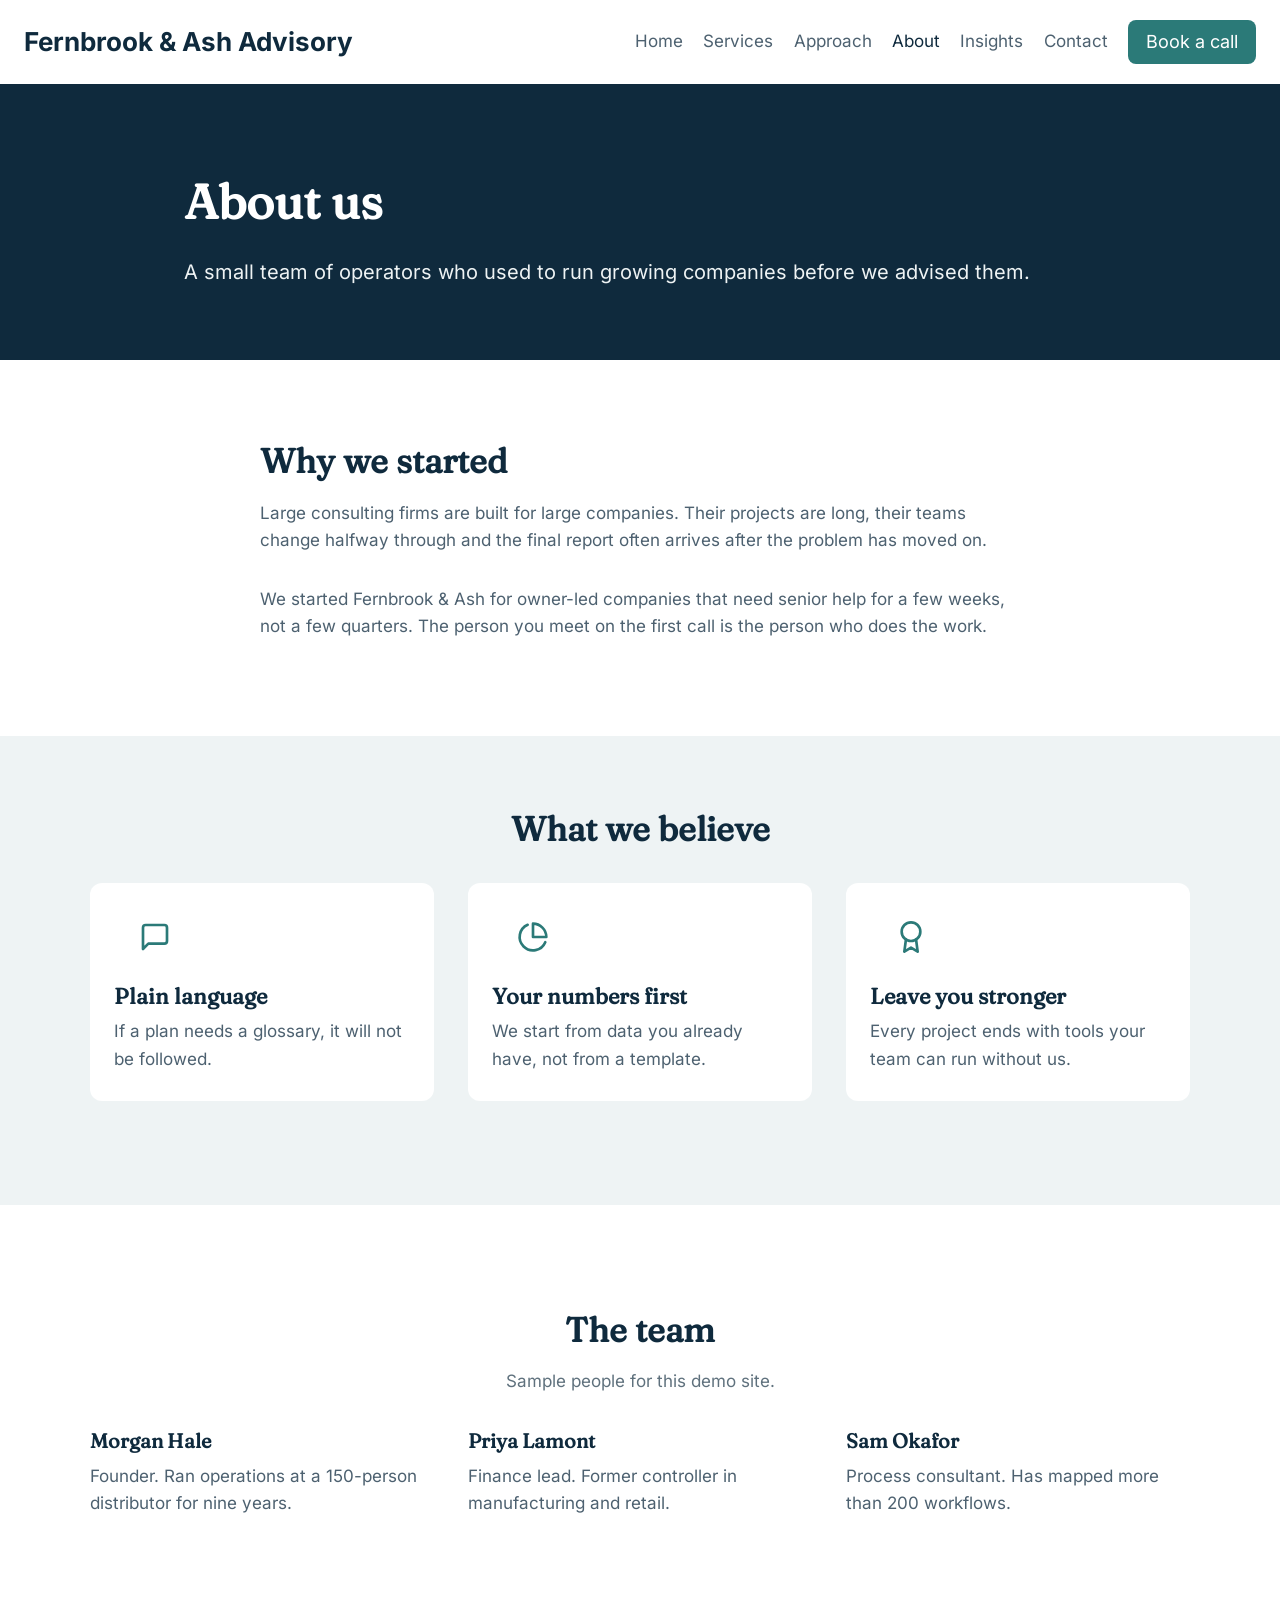
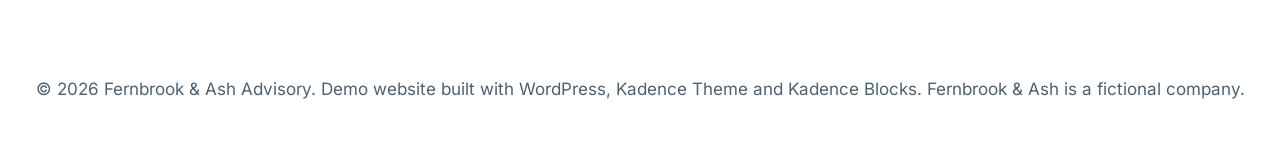
==== commit c27c2cb0: "Update static copy: tablet header, palette colours, contrast, form notice" ====
--- a/about/index.html
+++ b/about/index.html
@@ -5,12 +5,8 @@
 	<meta name="viewport" content="width=device-width, initial-scale=1, minimum-scale=1">
 	<title>About &#8211; Fernbrook &amp; Ash Advisory</title>
 <meta name='robots' content='max-image-preview:large' />
-<link rel="alternate" type="application/rss+xml" title="Fernbrook &amp; Ash Advisory &raquo; Feed" href="/feed/" />
-<link rel="alternate" type="application/rss+xml" title="Fernbrook &amp; Ash Advisory &raquo; Comments Feed" href="/comments/feed/" />
 			<script>document.documentElement.classList.remove( 'no-js' );</script>
-			<link rel="alternate" title="oEmbed (JSON)" type="application/json+oembed" href="/wp-json/oembed/1.0/embed?url=http%3A%2F%2F127.0.0.1%3A8089%2Fabout%2F" />
-<link rel="alternate" title="oEmbed (XML)" type="text/xml+oembed" href="/wp-json/oembed/1.0/embed?url=http%3A%2F%2F127.0.0.1%3A8089%2Fabout%2F&#038;format=xml" />
-<style id="wp-img-auto-sizes-contain-inline-css">
+			<style id="wp-img-auto-sizes-contain-inline-css">
 img:is([sizes=auto i],[sizes^="auto," i]){contain-intrinsic-size:3000px 1500px}
 /*# sourceURL=wp-img-auto-sizes-contain-inline-css */
 </style>
@@ -43,7 +39,7 @@
 </style>
 
 <style id="global-styles-inline-css">
-:root{--wp--preset--aspect-ratio--square: 1;--wp--preset--aspect-ratio--4-3: 4/3;--wp--preset--aspect-ratio--3-4: 3/4;--wp--preset--aspect-ratio--3-2: 3/2;--wp--preset--aspect-ratio--2-3: 2/3;--wp--preset--aspect-ratio--16-9: 16/9;--wp--preset--aspect-ratio--9-16: 9/16;--wp--preset--color--black: #000000;--wp--preset--color--cyan-bluish-gray: #abb8c3;--wp--preset--color--white: #ffffff;--wp--preset--color--pale-pink: #f78da7;--wp--preset--color--vivid-red: #cf2e2e;--wp--preset--color--luminous-vivid-orange: #ff6900;--wp--preset--color--luminous-vivid-amber: #fcb900;--wp--preset--color--light-green-cyan: #7bdcb5;--wp--preset--color--vivid-green-cyan: #00d084;--wp--preset--color--pale-cyan-blue: #8ed1fc;--wp--preset--color--vivid-cyan-blue: #0693e3;--wp--preset--color--vivid-purple: #9b51e0;--wp--preset--color--theme-palette-1: var(--global-palette1);--wp--preset--color--theme-palette-2: var(--global-palette2);--wp--preset--color--theme-palette-3: var(--global-palette3);--wp--preset--color--theme-palette-4: var(--global-palette4);--wp--preset--color--theme-palette-5: var(--global-palette5);--wp--preset--color--theme-palette-6: var(--global-palette6);--wp--preset--color--theme-palette-7: var(--global-palette7);--wp--preset--color--theme-palette-8: var(--global-palette8);--wp--preset--color--theme-palette-9: var(--global-palette9);--wp--preset--color--theme-palette-10: var(--global-palette10);--wp--preset--color--theme-palette-11: var(--global-palette11);--wp--preset--color--theme-palette-12: var(--global-palette12);--wp--preset--color--theme-palette-13: var(--global-palette13);--wp--preset--color--theme-palette-14: var(--global-palette14);--wp--preset--color--theme-palette-15: var(--global-palette15);--wp--preset--color--palette-1: #2b7a78;--wp--preset--color--palette-2: #1d5f5d;--wp--preset--color--palette-3: #0f2a3d;--wp--preset--color--palette-4: #22384a;--wp--preset--color--palette-5: #4d6170;--wp--preset--color--palette-6: #7d8f9b;--wp--preset--color--palette-7: #eef3f4;--wp--preset--color--palette-8: #f7fafa;--wp--preset--color--palette-9: #ffffff;--wp--preset--color--palette-10: #a1676d;--wp--preset--color--palette-11: #13612e;--wp--preset--color--palette-12: #1159af;--wp--preset--color--palette-13: #b82105;--wp--preset--color--palette-14: #f7630c;--wp--preset--color--palette-15: #f5a524;--wp--preset--gradient--vivid-cyan-blue-to-vivid-purple: linear-gradient(135deg,rgb(6,147,227) 0%,rgb(155,81,224) 100%);--wp--preset--gradient--light-green-cyan-to-vivid-green-cyan: linear-gradient(135deg,rgb(122,220,180) 0%,rgb(0,208,130) 100%);--wp--preset--gradient--luminous-vivid-amber-to-luminous-vivid-orange: linear-gradient(135deg,rgb(252,185,0) 0%,rgb(255,105,0) 100%);--wp--preset--gradient--luminous-vivid-orange-to-vivid-red: linear-gradient(135deg,rgb(255,105,0) 0%,rgb(207,46,46) 100%);--wp--preset--gradient--very-light-gray-to-cyan-bluish-gray: linear-gradient(135deg,rgb(238,238,238) 0%,rgb(169,184,195) 100%);--wp--preset--gradient--cool-to-warm-spectrum: linear-gradient(135deg,rgb(74,234,220) 0%,rgb(151,120,209) 20%,rgb(207,42,186) 40%,rgb(238,44,130) 60%,rgb(251,105,98) 80%,rgb(254,248,76) 100%);--wp--preset--gradient--blush-light-purple: linear-gradient(135deg,rgb(255,206,236) 0%,rgb(152,150,240) 100%);--wp--preset--gradient--blush-bordeaux: linear-gradient(135deg,rgb(254,205,165) 0%,rgb(254,45,45) 50%,rgb(107,0,62) 100%);--wp--preset--gradient--luminous-dusk: linear-gradient(135deg,rgb(255,203,112) 0%,rgb(199,81,192) 50%,rgb(65,88,208) 100%);--wp--preset--gradient--pale-ocean: linear-gradient(135deg,rgb(255,245,203) 0%,rgb(182,227,212) 50%,rgb(51,167,181) 100%);--wp--preset--gradient--electric-grass: linear-gradient(135deg,rgb(202,248,128) 0%,rgb(113,206,126) 100%);--wp--preset--gradient--midnight: linear-gradient(135deg,rgb(2,3,129) 0%,rgb(40,116,252) 100%);--wp--preset--font-size--small: var(--global-font-size-small);--wp--preset--font-size--medium: var(--global-font-size-medium);--wp--preset--font-size--large: var(--global-font-size-large);--wp--preset--font-size--x-large: 42px;--wp--preset--font-size--larger: var(--global-font-size-larger);--wp--preset--font-size--xxlarge: var(--global-font-size-xxlarge);--wp--preset--spacing--20: 0.44rem;--wp--preset--spacing--30: 0.67rem;--wp--preset--spacing--40: 1rem;--wp--preset--spacing--50: 1.5rem;--wp--preset--spacing--60: 2.25rem;--wp--preset--spacing--70: 3.38rem;--wp--preset--spacing--80: 5.06rem;--wp--preset--shadow--natural: 6px 6px 9px rgba(0, 0, 0, 0.2);--wp--preset--shadow--deep: 12px 12px 50px rgba(0, 0, 0, 0.4);--wp--preset--shadow--sharp: 6px 6px 0px rgba(0, 0, 0, 0.2);--wp--preset--shadow--outlined: 6px 6px 0px -3px rgb(255, 255, 255), 6px 6px rgb(0, 0, 0);--wp--preset--shadow--crisp: 6px 6px 0px rgb(0, 0, 0);}.wp-block-button{--wp--preset--dimension--25: 25%;--wp--preset--dimension--50: 50%;--wp--preset--dimension--75: 75%;--wp--preset--dimension--100: 100%;}:root { --wp--style--global--content-size: var(--global-calc-content-width);--wp--style--global--wide-size: var(--global-calc-wide-content-width); }:where(body) { margin: 0; }:where(.is-layout-flex){gap: 0.5em;}:where(.is-layout-grid){gap: 0.5em;}body .is-layout-flex{display: flex;}.is-layout-flex{flex-wrap: wrap;align-items: center;}.is-layout-flex > :is(*, div){margin: 0;}body .is-layout-grid{display: grid;}.is-layout-grid > :is(*, div){margin: 0;}body{padding-top: 0px;padding-right: 0px;padding-bottom: 0px;padding-left: 0px;}:root :where(.wp-element-button, .wp-block-button__link){font-style: inherit;font-weight: inherit;letter-spacing: inherit;text-transform: inherit;}.has-black-color{color: var(--wp--preset--color--black) !important;}.has-cyan-bluish-gray-color{color: var(--wp--preset--color--cyan-bluish-gray) !important;}.has-white-color{color: var(--wp--preset--color--white) !important;}.has-pale-pink-color{color: var(--wp--preset--color--pale-pink) !important;}.has-vivid-red-color{color: var(--wp--preset--color--vivid-red) !important;}.has-luminous-vivid-orange-color{color: var(--wp--preset--color--luminous-vivid-orange) !important;}.has-luminous-vivid-amber-color{color: var(--wp--preset--color--luminous-vivid-amber) !important;}.has-light-green-cyan-color{color: var(--wp--preset--color--light-green-cyan) !important;}.has-vivid-green-cyan-color{color: var(--wp--preset--color--vivid-green-cyan) !important;}.has-pale-cyan-blue-color{color: var(--wp--preset--color--pale-cyan-blue) !important;}.has-vivid-cyan-blue-color{color: var(--wp--preset--color--vivid-cyan-blue) !important;}.has-vivid-purple-color{color: var(--wp--preset--color--vivid-purple) !important;}.has-theme-palette-1-color{color: var(--wp--preset--color--theme-palette-1) !important;}.has-theme-palette-2-color{color: var(--wp--preset--color--theme-palette-2) !important;}.has-theme-palette-3-color{color: var(--wp--preset--color--theme-palette-3) !important;}.has-theme-palette-4-color{color: var(--wp--preset--color--theme-palette-4) !important;}.has-theme-palette-5-color{color: var(--wp--preset--color--theme-palette-5) !important;}.has-theme-palette-6-color{color: var(--wp--preset--color--theme-palette-6) !important;}.has-theme-palette-7-color{color: var(--wp--preset--color--theme-palette-7) !important;}.has-theme-palette-8-color{color: var(--wp--preset--color--theme-palette-8) !important;}.has-theme-palette-9-color{color: var(--wp--preset--color--theme-palette-9) !important;}.has-theme-palette-10-color{color: var(--wp--preset--color--theme-palette-10) !important;}.has-theme-palette-11-color{color: var(--wp--preset--color--theme-palette-11) !important;}.has-theme-palette-12-color{color: var(--wp--preset--color--theme-palette-12) !important;}.has-theme-palette-13-color{color: var(--wp--preset--color--theme-palette-13) !important;}.has-theme-palette-14-color{color: var(--wp--preset--color--theme-palette-14) !important;}.has-theme-palette-15-color{color: var(--wp--preset--color--theme-palette-15) !important;}.has-palette-1-color{color: var(--wp--preset--color--palette-1) !important;}.has-palette-2-color{color: var(--wp--preset--color--palette-2) !important;}.has-palette-3-color{color: var(--wp--preset--color--palette-3) !important;}.has-palette-4-color{color: var(--wp--preset--color--palette-4) !important;}.has-palette-5-color{color: var(--wp--preset--color--palette-5) !important;}.has-palette-6-color{color: var(--wp--preset--color--palette-6) !important;}.has-palette-7-color{color: var(--wp--preset--color--palette-7) !important;}.has-palette-8-color{color: var(--wp--preset--color--palette-8) !important;}.has-palette-9-color{color: var(--wp--preset--color--palette-9) !important;}.has-palette-10-color{color: var(--wp--preset--color--palette-10) !important;}.has-palette-11-color{color: var(--wp--preset--color--palette-11) !important;}.has-palette-12-color{color: var(--wp--preset--color--palette-12) !important;}.has-palette-13-color{color: var(--wp--preset--color--palette-13) !important;}.has-palette-14-color{color: var(--wp--preset--color--palette-14) !important;}.has-palette-15-color{color: var(--wp--preset--color--palette-15) !important;}.has-black-background-color{background-color: var(--wp--preset--color--black) !important;}.has-cyan-bluish-gray-background-color{background-color: var(--wp--preset--color--cyan-bluish-gray) !important;}.has-white-background-color{background-color: var(--wp--preset--color--white) !important;}.has-pale-pink-background-color{background-color: var(--wp--preset--color--pale-pink) !important;}.has-vivid-red-background-color{background-color: var(--wp--preset--color--vivid-red) !important;}.has-luminous-vivid-orange-background-color{background-color: var(--wp--preset--color--luminous-vivid-orange) !important;}.has-luminous-vivid-amber-background-color{background-color: var(--wp--preset--color--luminous-vivid-amber) !important;}.has-light-green-cyan-background-color{background-color: var(--wp--preset--color--light-green-cyan) !important;}.has-vivid-green-cyan-background-color{background-color: var(--wp--preset--color--vivid-green-cyan) !important;}.has-pale-cyan-blue-background-color{background-color: var(--wp--preset--color--pale-cyan-blue) !important;}.has-vivid-cyan-blue-background-color{background-color: var(--wp--preset--color--vivid-cyan-blue) !important;}.has-vivid-purple-background-color{background-color: var(--wp--preset--color--vivid-purple) !important;}.has-theme-palette-1-background-color{background-color: var(--wp--preset--color--theme-palette-1) !important;}.has-theme-palette-2-background-color{background-color: var(--wp--preset--color--theme-palette-2) !important;}.has-theme-palette-3-background-color{background-color: var(--wp--preset--color--theme-palette-3) !important;}.has-theme-palette-4-background-color{background-color: var(--wp--preset--color--theme-palette-4) !important;}.has-theme-palette-5-background-color{background-color: var(--wp--preset--color--theme-palette-5) !important;}.has-theme-palette-6-background-color{background-color: var(--wp--preset--color--theme-palette-6) !important;}.has-theme-palette-7-background-color{background-color: var(--wp--preset--color--theme-palette-7) !important;}.has-theme-palette-8-background-color{background-color: var(--wp--preset--color--theme-palette-8) !important;}.has-theme-palette-9-background-color{background-color: var(--wp--preset--color--theme-palette-9) !important;}.has-theme-palette-10-background-color{background-color: var(--wp--preset--color--theme-palette-10) !important;}.has-theme-palette-11-background-color{background-color: var(--wp--preset--color--theme-palette-11) !important;}.has-theme-palette-12-background-color{background-color: var(--wp--preset--color--theme-palette-12) !important;}.has-theme-palette-13-background-color{background-color: var(--wp--preset--color--theme-palette-13) !important;}.has-theme-palette-14-background-color{background-color: var(--wp--preset--color--theme-palette-14) !important;}.has-theme-palette-15-background-color{background-color: var(--wp--preset--color--theme-palette-15) !important;}.has-palette-1-background-color{background-color: var(--wp--preset--color--palette-1) !important;}.has-palette-2-background-color{background-color: var(--wp--preset--color--palette-2) !important;}.has-palette-3-background-color{background-color: var(--wp--preset--color--palette-3) !important;}.has-palette-4-background-color{background-color: var(--wp--preset--color--palette-4) !important;}.has-palette-5-background-color{background-color: var(--wp--preset--color--palette-5) !important;}.has-palette-6-background-color{background-color: var(--wp--preset--color--palette-6) !important;}.has-palette-7-background-color{background-color: var(--wp--preset--color--palette-7) !important;}.has-palette-8-background-color{background-color: var(--wp--preset--color--palette-8) !important;}.has-palette-9-background-color{background-color: var(--wp--preset--color--palette-9) !important;}.has-palette-10-background-color{background-color: var(--wp--preset--color--palette-10) !important;}.has-palette-11-background-color{background-color: var(--wp--preset--color--palette-11) !important;}.has-palette-12-background-color{background-color: var(--wp--preset--color--palette-12) !important;}.has-palette-13-background-color{background-color: var(--wp--preset--color--palette-13) !important;}.has-palette-14-background-color{background-color: var(--wp--preset--color--palette-14) !important;}.has-palette-15-background-color{background-color: var(--wp--preset--color--palette-15) !important;}.has-black-border-color{border-color: var(--wp--preset--color--black) !important;}.has-cyan-bluish-gray-border-color{border-color: var(--wp--preset--color--cyan-bluish-gray) !important;}.has-white-border-color{border-color: var(--wp--preset--color--white) !important;}.has-pale-pink-border-color{border-color: var(--wp--preset--color--pale-pink) !important;}.has-vivid-red-border-color{border-color: var(--wp--preset--color--vivid-red) !important;}.has-luminous-vivid-orange-border-color{border-color: var(--wp--preset--color--luminous-vivid-orange) !important;}.has-luminous-vivid-amber-border-color{border-color: var(--wp--preset--color--luminous-vivid-amber) !important;}.has-light-green-cyan-border-color{border-color: var(--wp--preset--color--light-green-cyan) !important;}.has-vivid-green-cyan-border-color{border-color: var(--wp--preset--color--vivid-green-cyan) !important;}.has-pale-cyan-blue-border-color{border-color: var(--wp--preset--color--pale-cyan-blue) !important;}.has-vivid-cyan-blue-border-color{border-color: var(--wp--preset--color--vivid-cyan-blue) !important;}.has-vivid-purple-border-color{border-color: var(--wp--preset--color--vivid-purple) !important;}.has-theme-palette-1-border-color{border-color: var(--wp--preset--color--theme-palette-1) !important;}.has-theme-palette-2-border-color{border-color: var(--wp--preset--color--theme-palette-2) !important;}.has-theme-palette-3-border-color{border-color: var(--wp--preset--color--theme-palette-3) !important;}.has-theme-palette-4-border-color{border-color: var(--wp--preset--color--theme-palette-4) !important;}.has-theme-palette-5-border-color{border-color: var(--wp--preset--color--theme-palette-5) !important;}.has-theme-palette-6-border-color{border-color: var(--wp--preset--color--theme-palette-6) !important;}.has-theme-palette-7-border-color{border-color: var(--wp--preset--color--theme-palette-7) !important;}.has-theme-palette-8-border-color{border-color: var(--wp--preset--color--theme-palette-8) !important;}.has-theme-palette-9-border-color{border-color: var(--wp--preset--color--theme-palette-9) !important;}.has-theme-palette-10-border-color{border-color: var(--wp--preset--color--theme-palette-10) !important;}.has-theme-palette-11-border-color{border-color: var(--wp--preset--color--theme-palette-11) !important;}.has-theme-palette-12-border-color{border-color: var(--wp--preset--color--theme-palette-12) !important;}.has-theme-palette-13-border-color{border-color: var(--wp--preset--color--theme-palette-13) !important;}.has-theme-palette-14-border-color{border-color: var(--wp--preset--color--theme-palette-14) !important;}.has-theme-palette-15-border-color{border-color: var(--wp--preset--color--theme-palette-15) !important;}.has-palette-1-border-color{border-color: var(--wp--preset--color--palette-1) !important;}.has-palette-2-border-color{border-color: var(--wp--preset--color--palette-2) !important;}.has-palette-3-border-color{border-color: var(--wp--preset--color--palette-3) !important;}.has-palette-4-border-color{border-color: var(--wp--preset--color--palette-4) !important;}.has-palette-5-border-color{border-color: var(--wp--preset--color--palette-5) !important;}.has-palette-6-border-color{border-color: var(--wp--preset--color--palette-6) !important;}.has-palette-7-border-color{border-color: var(--wp--preset--color--palette-7) !important;}.has-palette-8-border-color{border-color: var(--wp--preset--color--palette-8) !important;}.has-palette-9-border-color{border-color: var(--wp--preset--color--palette-9) !important;}.has-palette-10-border-color{border-color: var(--wp--preset--color--palette-10) !important;}.has-palette-11-border-color{border-color: var(--wp--preset--color--palette-11) !important;}.has-palette-12-border-color{border-color: var(--wp--preset--color--palette-12) !important;}.has-palette-13-border-color{border-color: var(--wp--preset--color--palette-13) !important;}.has-palette-14-border-color{border-color: var(--wp--preset--color--palette-14) !important;}.has-palette-15-border-color{border-color: var(--wp--preset--color--palette-15) !important;}.has-vivid-cyan-blue-to-vivid-purple-gradient-background{background: var(--wp--preset--gradient--vivid-cyan-blue-to-vivid-purple) !important;}.has-light-green-cyan-to-vivid-green-cyan-gradient-background{background: var(--wp--preset--gradient--light-green-cyan-to-vivid-green-cyan) !important;}.has-luminous-vivid-amber-to-luminous-vivid-orange-gradient-background{background: var(--wp--preset--gradient--luminous-vivid-amber-to-luminous-vivid-orange) !important;}.has-luminous-vivid-orange-to-vivid-red-gradient-background{background: var(--wp--preset--gradient--luminous-vivid-orange-to-vivid-red) !important;}.has-very-light-gray-to-cyan-bluish-gray-gradient-background{background: var(--wp--preset--gradient--very-light-gray-to-cyan-bluish-gray) !important;}.has-cool-to-warm-spectrum-gradient-background{background: var(--wp--preset--gradient--cool-to-warm-spectrum) !important;}.has-blush-light-purple-gradient-background{background: var(--wp--preset--gradient--blush-light-purple) !important;}.has-blush-bordeaux-gradient-background{background: var(--wp--preset--gradient--blush-bordeaux) !important;}.has-luminous-dusk-gradient-background{background: var(--wp--preset--gradient--luminous-dusk) !important;}.has-pale-ocean-gradient-background{background: var(--wp--preset--gradient--pale-ocean) !important;}.has-electric-grass-gradient-background{background: var(--wp--preset--gradient--electric-grass) !important;}.has-midnight-gradient-background{background: var(--wp--preset--gradient--midnight) !important;}.has-small-font-size{font-size: var(--wp--preset--font-size--small) !important;}.has-medium-font-size{font-size: var(--wp--preset--font-size--medium) !important;}.has-large-font-size{font-size: var(--wp--preset--font-size--large) !important;}.has-x-large-font-size{font-size: var(--wp--preset--font-size--x-large) !important;}.has-larger-font-size{font-size: var(--wp--preset--font-size--larger) !important;}.has-xxlarge-font-size{font-size: var(--wp--preset--font-size--xxlarge) !important;}
+:root{--wp--preset--aspect-ratio--square: 1;--wp--preset--aspect-ratio--4-3: 4/3;--wp--preset--aspect-ratio--3-4: 3/4;--wp--preset--aspect-ratio--3-2: 3/2;--wp--preset--aspect-ratio--2-3: 2/3;--wp--preset--aspect-ratio--16-9: 16/9;--wp--preset--aspect-ratio--9-16: 9/16;--wp--preset--color--black: #000000;--wp--preset--color--cyan-bluish-gray: #abb8c3;--wp--preset--color--white: #ffffff;--wp--preset--color--pale-pink: #f78da7;--wp--preset--color--vivid-red: #cf2e2e;--wp--preset--color--luminous-vivid-orange: #ff6900;--wp--preset--color--luminous-vivid-amber: #fcb900;--wp--preset--color--light-green-cyan: #7bdcb5;--wp--preset--color--vivid-green-cyan: #00d084;--wp--preset--color--pale-cyan-blue: #8ed1fc;--wp--preset--color--vivid-cyan-blue: #0693e3;--wp--preset--color--vivid-purple: #9b51e0;--wp--preset--color--theme-palette-1: var(--global-palette1);--wp--preset--color--theme-palette-2: var(--global-palette2);--wp--preset--color--theme-palette-3: var(--global-palette3);--wp--preset--color--theme-palette-4: var(--global-palette4);--wp--preset--color--theme-palette-5: var(--global-palette5);--wp--preset--color--theme-palette-6: var(--global-palette6);--wp--preset--color--theme-palette-7: var(--global-palette7);--wp--preset--color--theme-palette-8: var(--global-palette8);--wp--preset--color--theme-palette-9: var(--global-palette9);--wp--preset--color--theme-palette-10: var(--global-palette10);--wp--preset--color--theme-palette-11: var(--global-palette11);--wp--preset--color--theme-palette-12: var(--global-palette12);--wp--preset--color--theme-palette-13: var(--global-palette13);--wp--preset--color--theme-palette-14: var(--global-palette14);--wp--preset--color--theme-palette-15: var(--global-palette15);--wp--preset--color--palette-1: #2b7a78;--wp--preset--color--palette-2: #1d5f5d;--wp--preset--color--palette-3: #0f2a3d;--wp--preset--color--palette-4: #22384a;--wp--preset--color--palette-5: #4d6170;--wp--preset--color--palette-6: #5f717d;--wp--preset--color--palette-7: #eef3f4;--wp--preset--color--palette-8: #f7fafa;--wp--preset--color--palette-9: #ffffff;--wp--preset--color--palette-10: #a1676d;--wp--preset--color--palette-11: #13612e;--wp--preset--color--palette-12: #1159af;--wp--preset--color--palette-13: #b82105;--wp--preset--color--palette-14: #f7630c;--wp--preset--color--palette-15: #f5a524;--wp--preset--gradient--vivid-cyan-blue-to-vivid-purple: linear-gradient(135deg,rgb(6,147,227) 0%,rgb(155,81,224) 100%);--wp--preset--gradient--light-green-cyan-to-vivid-green-cyan: linear-gradient(135deg,rgb(122,220,180) 0%,rgb(0,208,130) 100%);--wp--preset--gradient--luminous-vivid-amber-to-luminous-vivid-orange: linear-gradient(135deg,rgb(252,185,0) 0%,rgb(255,105,0) 100%);--wp--preset--gradient--luminous-vivid-orange-to-vivid-red: linear-gradient(135deg,rgb(255,105,0) 0%,rgb(207,46,46) 100%);--wp--preset--gradient--very-light-gray-to-cyan-bluish-gray: linear-gradient(135deg,rgb(238,238,238) 0%,rgb(169,184,195) 100%);--wp--preset--gradient--cool-to-warm-spectrum: linear-gradient(135deg,rgb(74,234,220) 0%,rgb(151,120,209) 20%,rgb(207,42,186) 40%,rgb(238,44,130) 60%,rgb(251,105,98) 80%,rgb(254,248,76) 100%);--wp--preset--gradient--blush-light-purple: linear-gradient(135deg,rgb(255,206,236) 0%,rgb(152,150,240) 100%);--wp--preset--gradient--blush-bordeaux: linear-gradient(135deg,rgb(254,205,165) 0%,rgb(254,45,45) 50%,rgb(107,0,62) 100%);--wp--preset--gradient--luminous-dusk: linear-gradient(135deg,rgb(255,203,112) 0%,rgb(199,81,192) 50%,rgb(65,88,208) 100%);--wp--preset--gradient--pale-ocean: linear-gradient(135deg,rgb(255,245,203) 0%,rgb(182,227,212) 50%,rgb(51,167,181) 100%);--wp--preset--gradient--electric-grass: linear-gradient(135deg,rgb(202,248,128) 0%,rgb(113,206,126) 100%);--wp--preset--gradient--midnight: linear-gradient(135deg,rgb(2,3,129) 0%,rgb(40,116,252) 100%);--wp--preset--font-size--small: var(--global-font-size-small);--wp--preset--font-size--medium: var(--global-font-size-medium);--wp--preset--font-size--large: var(--global-font-size-large);--wp--preset--font-size--x-large: 42px;--wp--preset--font-size--larger: var(--global-font-size-larger);--wp--preset--font-size--xxlarge: var(--global-font-size-xxlarge);--wp--preset--spacing--20: 0.44rem;--wp--preset--spacing--30: 0.67rem;--wp--preset--spacing--40: 1rem;--wp--preset--spacing--50: 1.5rem;--wp--preset--spacing--60: 2.25rem;--wp--preset--spacing--70: 3.38rem;--wp--preset--spacing--80: 5.06rem;--wp--preset--shadow--natural: 6px 6px 9px rgba(0, 0, 0, 0.2);--wp--preset--shadow--deep: 12px 12px 50px rgba(0, 0, 0, 0.4);--wp--preset--shadow--sharp: 6px 6px 0px rgba(0, 0, 0, 0.2);--wp--preset--shadow--outlined: 6px 6px 0px -3px rgb(255, 255, 255), 6px 6px rgb(0, 0, 0);--wp--preset--shadow--crisp: 6px 6px 0px rgb(0, 0, 0);}.wp-block-button{--wp--preset--dimension--25: 25%;--wp--preset--dimension--50: 50%;--wp--preset--dimension--75: 75%;--wp--preset--dimension--100: 100%;}:root { --wp--style--global--content-size: var(--global-calc-content-width);--wp--style--global--wide-size: var(--global-calc-wide-content-width); }:where(body) { margin: 0; }:where(.is-layout-flex){gap: 0.5em;}:where(.is-layout-grid){gap: 0.5em;}body .is-layout-flex{display: flex;}.is-layout-flex{flex-wrap: wrap;align-items: center;}.is-layout-flex > :is(*, div){margin: 0;}body .is-layout-grid{display: grid;}.is-layout-grid > :is(*, div){margin: 0;}body{padding-top: 0px;padding-right: 0px;padding-bottom: 0px;padding-left: 0px;}:root :where(.wp-element-button, .wp-block-button__link){font-style: inherit;font-weight: inherit;letter-spacing: inherit;text-transform: inherit;}.has-black-color{color: var(--wp--preset--color--black) !important;}.has-cyan-bluish-gray-color{color: var(--wp--preset--color--cyan-bluish-gray) !important;}.has-white-color{color: var(--wp--preset--color--white) !important;}.has-pale-pink-color{color: var(--wp--preset--color--pale-pink) !important;}.has-vivid-red-color{color: var(--wp--preset--color--vivid-red) !important;}.has-luminous-vivid-orange-color{color: var(--wp--preset--color--luminous-vivid-orange) !important;}.has-luminous-vivid-amber-color{color: var(--wp--preset--color--luminous-vivid-amber) !important;}.has-light-green-cyan-color{color: var(--wp--preset--color--light-green-cyan) !important;}.has-vivid-green-cyan-color{color: var(--wp--preset--color--vivid-green-cyan) !important;}.has-pale-cyan-blue-color{color: var(--wp--preset--color--pale-cyan-blue) !important;}.has-vivid-cyan-blue-color{color: var(--wp--preset--color--vivid-cyan-blue) !important;}.has-vivid-purple-color{color: var(--wp--preset--color--vivid-purple) !important;}.has-theme-palette-1-color{color: var(--wp--preset--color--theme-palette-1) !important;}.has-theme-palette-2-color{color: var(--wp--preset--color--theme-palette-2) !important;}.has-theme-palette-3-color{color: var(--wp--preset--color--theme-palette-3) !important;}.has-theme-palette-4-color{color: var(--wp--preset--color--theme-palette-4) !important;}.has-theme-palette-5-color{color: var(--wp--preset--color--theme-palette-5) !important;}.has-theme-palette-6-color{color: var(--wp--preset--color--theme-palette-6) !important;}.has-theme-palette-7-color{color: var(--wp--preset--color--theme-palette-7) !important;}.has-theme-palette-8-color{color: var(--wp--preset--color--theme-palette-8) !important;}.has-theme-palette-9-color{color: var(--wp--preset--color--theme-palette-9) !important;}.has-theme-palette-10-color{color: var(--wp--preset--color--theme-palette-10) !important;}.has-theme-palette-11-color{color: var(--wp--preset--color--theme-palette-11) !important;}.has-theme-palette-12-color{color: var(--wp--preset--color--theme-palette-12) !important;}.has-theme-palette-13-color{color: var(--wp--preset--color--theme-palette-13) !important;}.has-theme-palette-14-color{color: var(--wp--preset--color--theme-palette-14) !important;}.has-theme-palette-15-color{color: var(--wp--preset--color--theme-palette-15) !important;}.has-palette-1-color{color: var(--wp--preset--color--palette-1) !important;}.has-palette-2-color{color: var(--wp--preset--color--palette-2) !important;}.has-palette-3-color{color: var(--wp--preset--color--palette-3) !important;}.has-palette-4-color{color: var(--wp--preset--color--palette-4) !important;}.has-palette-5-color{color: var(--wp--preset--color--palette-5) !important;}.has-palette-6-color{color: var(--wp--preset--color--palette-6) !important;}.has-palette-7-color{color: var(--wp--preset--color--palette-7) !important;}.has-palette-8-color{color: var(--wp--preset--color--palette-8) !important;}.has-palette-9-color{color: var(--wp--preset--color--palette-9) !important;}.has-palette-10-color{color: var(--wp--preset--color--palette-10) !important;}.has-palette-11-color{color: var(--wp--preset--color--palette-11) !important;}.has-palette-12-color{color: var(--wp--preset--color--palette-12) !important;}.has-palette-13-color{color: var(--wp--preset--color--palette-13) !important;}.has-palette-14-color{color: var(--wp--preset--color--palette-14) !important;}.has-palette-15-color{color: var(--wp--preset--color--palette-15) !important;}.has-black-background-color{background-color: var(--wp--preset--color--black) !important;}.has-cyan-bluish-gray-background-color{background-color: var(--wp--preset--color--cyan-bluish-gray) !important;}.has-white-background-color{background-color: var(--wp--preset--color--white) !important;}.has-pale-pink-background-color{background-color: var(--wp--preset--color--pale-pink) !important;}.has-vivid-red-background-color{background-color: var(--wp--preset--color--vivid-red) !important;}.has-luminous-vivid-orange-background-color{background-color: var(--wp--preset--color--luminous-vivid-orange) !important;}.has-luminous-vivid-amber-background-color{background-color: var(--wp--preset--color--luminous-vivid-amber) !important;}.has-light-green-cyan-background-color{background-color: var(--wp--preset--color--light-green-cyan) !important;}.has-vivid-green-cyan-background-color{background-color: var(--wp--preset--color--vivid-green-cyan) !important;}.has-pale-cyan-blue-background-color{background-color: var(--wp--preset--color--pale-cyan-blue) !important;}.has-vivid-cyan-blue-background-color{background-color: var(--wp--preset--color--vivid-cyan-blue) !important;}.has-vivid-purple-background-color{background-color: var(--wp--preset--color--vivid-purple) !important;}.has-theme-palette-1-background-color{background-color: var(--wp--preset--color--theme-palette-1) !important;}.has-theme-palette-2-background-color{background-color: var(--wp--preset--color--theme-palette-2) !important;}.has-theme-palette-3-background-color{background-color: var(--wp--preset--color--theme-palette-3) !important;}.has-theme-palette-4-background-color{background-color: var(--wp--preset--color--theme-palette-4) !important;}.has-theme-palette-5-background-color{background-color: var(--wp--preset--color--theme-palette-5) !important;}.has-theme-palette-6-background-color{background-color: var(--wp--preset--color--theme-palette-6) !important;}.has-theme-palette-7-background-color{background-color: var(--wp--preset--color--theme-palette-7) !important;}.has-theme-palette-8-background-color{background-color: var(--wp--preset--color--theme-palette-8) !important;}.has-theme-palette-9-background-color{background-color: var(--wp--preset--color--theme-palette-9) !important;}.has-theme-palette-10-background-color{background-color: var(--wp--preset--color--theme-palette-10) !important;}.has-theme-palette-11-background-color{background-color: var(--wp--preset--color--theme-palette-11) !important;}.has-theme-palette-12-background-color{background-color: var(--wp--preset--color--theme-palette-12) !important;}.has-theme-palette-13-background-color{background-color: var(--wp--preset--color--theme-palette-13) !important;}.has-theme-palette-14-background-color{background-color: var(--wp--preset--color--theme-palette-14) !important;}.has-theme-palette-15-background-color{background-color: var(--wp--preset--color--theme-palette-15) !important;}.has-palette-1-background-color{background-color: var(--wp--preset--color--palette-1) !important;}.has-palette-2-background-color{background-color: var(--wp--preset--color--palette-2) !important;}.has-palette-3-background-color{background-color: var(--wp--preset--color--palette-3) !important;}.has-palette-4-background-color{background-color: var(--wp--preset--color--palette-4) !important;}.has-palette-5-background-color{background-color: var(--wp--preset--color--palette-5) !important;}.has-palette-6-background-color{background-color: var(--wp--preset--color--palette-6) !important;}.has-palette-7-background-color{background-color: var(--wp--preset--color--palette-7) !important;}.has-palette-8-background-color{background-color: var(--wp--preset--color--palette-8) !important;}.has-palette-9-background-color{background-color: var(--wp--preset--color--palette-9) !important;}.has-palette-10-background-color{background-color: var(--wp--preset--color--palette-10) !important;}.has-palette-11-background-color{background-color: var(--wp--preset--color--palette-11) !important;}.has-palette-12-background-color{background-color: var(--wp--preset--color--palette-12) !important;}.has-palette-13-background-color{background-color: var(--wp--preset--color--palette-13) !important;}.has-palette-14-background-color{background-color: var(--wp--preset--color--palette-14) !important;}.has-palette-15-background-color{background-color: var(--wp--preset--color--palette-15) !important;}.has-black-border-color{border-color: var(--wp--preset--color--black) !important;}.has-cyan-bluish-gray-border-color{border-color: var(--wp--preset--color--cyan-bluish-gray) !important;}.has-white-border-color{border-color: var(--wp--preset--color--white) !important;}.has-pale-pink-border-color{border-color: var(--wp--preset--color--pale-pink) !important;}.has-vivid-red-border-color{border-color: var(--wp--preset--color--vivid-red) !important;}.has-luminous-vivid-orange-border-color{border-color: var(--wp--preset--color--luminous-vivid-orange) !important;}.has-luminous-vivid-amber-border-color{border-color: var(--wp--preset--color--luminous-vivid-amber) !important;}.has-light-green-cyan-border-color{border-color: var(--wp--preset--color--light-green-cyan) !important;}.has-vivid-green-cyan-border-color{border-color: var(--wp--preset--color--vivid-green-cyan) !important;}.has-pale-cyan-blue-border-color{border-color: var(--wp--preset--color--pale-cyan-blue) !important;}.has-vivid-cyan-blue-border-color{border-color: var(--wp--preset--color--vivid-cyan-blue) !important;}.has-vivid-purple-border-color{border-color: var(--wp--preset--color--vivid-purple) !important;}.has-theme-palette-1-border-color{border-color: var(--wp--preset--color--theme-palette-1) !important;}.has-theme-palette-2-border-color{border-color: var(--wp--preset--color--theme-palette-2) !important;}.has-theme-palette-3-border-color{border-color: var(--wp--preset--color--theme-palette-3) !important;}.has-theme-palette-4-border-color{border-color: var(--wp--preset--color--theme-palette-4) !important;}.has-theme-palette-5-border-color{border-color: var(--wp--preset--color--theme-palette-5) !important;}.has-theme-palette-6-border-color{border-color: var(--wp--preset--color--theme-palette-6) !important;}.has-theme-palette-7-border-color{border-color: var(--wp--preset--color--theme-palette-7) !important;}.has-theme-palette-8-border-color{border-color: var(--wp--preset--color--theme-palette-8) !important;}.has-theme-palette-9-border-color{border-color: var(--wp--preset--color--theme-palette-9) !important;}.has-theme-palette-10-border-color{border-color: var(--wp--preset--color--theme-palette-10) !important;}.has-theme-palette-11-border-color{border-color: var(--wp--preset--color--theme-palette-11) !important;}.has-theme-palette-12-border-color{border-color: var(--wp--preset--color--theme-palette-12) !important;}.has-theme-palette-13-border-color{border-color: var(--wp--preset--color--theme-palette-13) !important;}.has-theme-palette-14-border-color{border-color: var(--wp--preset--color--theme-palette-14) !important;}.has-theme-palette-15-border-color{border-color: var(--wp--preset--color--theme-palette-15) !important;}.has-palette-1-border-color{border-color: var(--wp--preset--color--palette-1) !important;}.has-palette-2-border-color{border-color: var(--wp--preset--color--palette-2) !important;}.has-palette-3-border-color{border-color: var(--wp--preset--color--palette-3) !important;}.has-palette-4-border-color{border-color: var(--wp--preset--color--palette-4) !important;}.has-palette-5-border-color{border-color: var(--wp--preset--color--palette-5) !important;}.has-palette-6-border-color{border-color: var(--wp--preset--color--palette-6) !important;}.has-palette-7-border-color{border-color: var(--wp--preset--color--palette-7) !important;}.has-palette-8-border-color{border-color: var(--wp--preset--color--palette-8) !important;}.has-palette-9-border-color{border-color: var(--wp--preset--color--palette-9) !important;}.has-palette-10-border-color{border-color: var(--wp--preset--color--palette-10) !important;}.has-palette-11-border-color{border-color: var(--wp--preset--color--palette-11) !important;}.has-palette-12-border-color{border-color: var(--wp--preset--color--palette-12) !important;}.has-palette-13-border-color{border-color: var(--wp--preset--color--palette-13) !important;}.has-palette-14-border-color{border-color: var(--wp--preset--color--palette-14) !important;}.has-palette-15-border-color{border-color: var(--wp--preset--color--palette-15) !important;}.has-vivid-cyan-blue-to-vivid-purple-gradient-background{background: var(--wp--preset--gradient--vivid-cyan-blue-to-vivid-purple) !important;}.has-light-green-cyan-to-vivid-green-cyan-gradient-background{background: var(--wp--preset--gradient--light-green-cyan-to-vivid-green-cyan) !important;}.has-luminous-vivid-amber-to-luminous-vivid-orange-gradient-background{background: var(--wp--preset--gradient--luminous-vivid-amber-to-luminous-vivid-orange) !important;}.has-luminous-vivid-orange-to-vivid-red-gradient-background{background: var(--wp--preset--gradient--luminous-vivid-orange-to-vivid-red) !important;}.has-very-light-gray-to-cyan-bluish-gray-gradient-background{background: var(--wp--preset--gradient--very-light-gray-to-cyan-bluish-gray) !important;}.has-cool-to-warm-spectrum-gradient-background{background: var(--wp--preset--gradient--cool-to-warm-spectrum) !important;}.has-blush-light-purple-gradient-background{background: var(--wp--preset--gradient--blush-light-purple) !important;}.has-blush-bordeaux-gradient-background{background: var(--wp--preset--gradient--blush-bordeaux) !important;}.has-luminous-dusk-gradient-background{background: var(--wp--preset--gradient--luminous-dusk) !important;}.has-pale-ocean-gradient-background{background: var(--wp--preset--gradient--pale-ocean) !important;}.has-electric-grass-gradient-background{background: var(--wp--preset--gradient--electric-grass) !important;}.has-midnight-gradient-background{background: var(--wp--preset--gradient--midnight) !important;}.has-small-font-size{font-size: var(--wp--preset--font-size--small) !important;}.has-medium-font-size{font-size: var(--wp--preset--font-size--medium) !important;}.has-large-font-size{font-size: var(--wp--preset--font-size--large) !important;}.has-x-large-font-size{font-size: var(--wp--preset--font-size--x-large) !important;}.has-larger-font-size{font-size: var(--wp--preset--font-size--larger) !important;}.has-xxlarge-font-size{font-size: var(--wp--preset--font-size--xxlarge) !important;}
 :where(.wp-block-columns.is-layout-flex){gap: 2em;}:where(.wp-block-columns.is-layout-grid){gap: 2em;}
 /*# sourceURL=global-styles-inline-css */
 </style>
@@ -51,7 +47,7 @@
 <link rel='stylesheet' id='kadence-global-css' href='../wp-content/themes/kadence/assets/css/global.min.css' media='all' />
 <style id="kadence-global-inline-css">
 /* Kadence Base CSS */
-:root{--global-palette1:#2b7a78;--global-palette2:#1d5f5d;--global-palette3:#0f2a3d;--global-palette4:#22384a;--global-palette5:#4d6170;--global-palette6:#7d8f9b;--global-palette7:#eef3f4;--global-palette8:#f7fafa;--global-palette9:#ffffff;--global-palette10:oklch(from var(--global-palette1) calc(l + 0.10 * (1 - l)) calc(c * 1.00) calc(h + 180) / 100%);--global-palette11:#13612e;--global-palette12:#1159af;--global-palette13:#b82105;--global-palette14:#f7630c;--global-palette15:#f5a524;--global-palette9rgb:255, 255, 255;--global-palette-highlight:var(--global-palette1);--global-palette-highlight-alt:var(--global-palette2);--global-palette-highlight-alt2:var(--global-palette9);--global-palette-btn-bg:var(--global-palette1);--global-palette-btn-bg-hover:var(--global-palette2);--global-palette-btn:var(--global-palette9);--global-palette-btn-hover:var(--global-palette9);--global-palette-btn-sec-bg:var(--global-palette7);--global-palette-btn-sec-bg-hover:var(--global-palette2);--global-palette-btn-sec:var(--global-palette3);--global-palette-btn-sec-hover:var(--global-palette9);--global-body-font-family:Inter, var(--global-fallback-font);--global-heading-font-family:Fraunces, var(--global-fallback-font);--global-primary-nav-font-family:inherit;--global-fallback-font:sans-serif;--global-display-fallback-font:sans-serif;--global-content-width:1290px;--global-content-wide-width:calc(1290px + 230px);--global-content-narrow-width:842px;--global-content-edge-padding:1.5rem;--global-content-boxed-padding:2rem;--global-calc-content-width:calc(1290px - var(--global-content-edge-padding) - var(--global-content-edge-padding) );--wp--style--global--content-size:var(--global-calc-content-width);}.wp-site-blocks{--global-vw:calc( 100vw - ( 0.5 * var(--scrollbar-offset)));}body{background:var(--global-palette8);}body, input, select, optgroup, textarea{font-weight:400;font-size:17px;line-height:1.6;font-family:var(--global-body-font-family);color:var(--global-palette5);}.content-bg, body.content-style-unboxed .site{background:var(--global-palette9);}h1,h2,h3,h4,h5,h6{font-family:var(--global-heading-font-family);}h1{font-weight:600;font-size:44px;line-height:1.25;color:var(--global-palette3);}h2{font-weight:600;font-size:34px;line-height:1.25;color:var(--global-palette3);}h3{font-weight:600;font-size:24px;line-height:1.25;color:var(--global-palette3);}h4{font-weight:600;font-size:20px;line-height:1.25;color:var(--global-palette3);}h5{font-weight:700;font-size:20px;line-height:1.5;color:var(--global-palette4);}h6{font-weight:700;font-size:18px;line-height:1.5;color:var(--global-palette5);}.entry-hero .kadence-breadcrumbs{max-width:1290px;}.site-container, .site-header-row-layout-contained, .site-footer-row-layout-contained, .entry-hero-layout-contained, .comments-area, .alignfull > .wp-block-cover__inner-container, .alignwide > .wp-block-cover__inner-container{max-width:var(--global-content-width);}.content-width-narrow .content-container.site-container, .content-width-narrow .hero-container.site-container{max-width:var(--global-content-narrow-width);}@media all and (min-width: 1520px){.wp-site-blocks .content-container  .alignwide{margin-left:-115px;margin-right:-115px;width:unset;max-width:unset;}}@media all and (min-width: 1102px){.content-width-narrow .wp-site-blocks .content-container .alignwide{margin-left:-130px;margin-right:-130px;width:unset;max-width:unset;}}.content-style-boxed .wp-site-blocks .entry-content .alignwide{margin-left:calc( -1 * var( --global-content-boxed-padding ) );margin-right:calc( -1 * var( --global-content-boxed-padding ) );}.content-area{margin-top:5rem;margin-bottom:5rem;}@media all and (max-width: 1024px){.content-area{margin-top:3rem;margin-bottom:3rem;}}@media all and (max-width: 767px){.content-area{margin-top:2rem;margin-bottom:2rem;}}@media all and (max-width: 1024px){:root{--global-content-boxed-padding:2rem;}}@media all and (max-width: 767px){:root{--global-content-boxed-padding:1.5rem;}}.entry-content-wrap{padding:2rem;}@media all and (max-width: 1024px){.entry-content-wrap{padding:2rem;}}@media all and (max-width: 767px){.entry-content-wrap{padding:1.5rem;}}.entry.single-entry{box-shadow:0px 15px 15px -10px rgba(0,0,0,0.05);}.entry.loop-entry{box-shadow:0px 15px 15px -10px rgba(0,0,0,0.05);}.loop-entry .entry-content-wrap{padding:2rem;}@media all and (max-width: 1024px){.loop-entry .entry-content-wrap{padding:2rem;}}@media all and (max-width: 767px){.loop-entry .entry-content-wrap{padding:1.5rem;}}button, .button, .wp-block-button__link, input[type="button"], input[type="reset"], input[type="submit"], .fl-button, .elementor-button-wrapper .elementor-button, .wc-block-components-checkout-place-order-button, .wc-block-cart__submit{border-radius:8px;box-shadow:0px 0px 0px -7px rgba(0,0,0,0);}button:hover, button:focus, button:active, .button:hover, .button:focus, .button:active, .wp-block-button__link:hover, .wp-block-button__link:focus, .wp-block-button__link:active, input[type="button"]:hover, input[type="button"]:focus, input[type="button"]:active, input[type="reset"]:hover, input[type="reset"]:focus, input[type="reset"]:active, input[type="submit"]:hover, input[type="submit"]:focus, input[type="submit"]:active, .elementor-button-wrapper .elementor-button:hover, .elementor-button-wrapper .elementor-button:focus, .elementor-button-wrapper .elementor-button:active, .wc-block-cart__submit:hover{box-shadow:0px 15px 25px -7px rgba(0,0,0,0.1);}.kb-button.kb-btn-global-outline.kb-btn-global-inherit{padding-top:calc(px - 2px);padding-right:calc(px - 2px);padding-bottom:calc(px - 2px);padding-left:calc(px - 2px);}@media all and (min-width: 1025px){.transparent-header .entry-hero .entry-hero-container-inner{padding-top:84px;}}@media all and (max-width: 1024px){.mobile-transparent-header .entry-hero .entry-hero-container-inner{padding-top:84px;}}@media all and (max-width: 767px){.mobile-transparent-header .entry-hero .entry-hero-container-inner{padding-top:84px;}}.entry-hero.page-hero-section .entry-header{min-height:200px;}
+:root{--global-palette1:#2b7a78;--global-palette2:#1d5f5d;--global-palette3:#0f2a3d;--global-palette4:#22384a;--global-palette5:#4d6170;--global-palette6:#5f717d;--global-palette7:#eef3f4;--global-palette8:#f7fafa;--global-palette9:#ffffff;--global-palette10:oklch(from var(--global-palette1) calc(l + 0.10 * (1 - l)) calc(c * 1.00) calc(h + 180) / 100%);--global-palette11:#13612e;--global-palette12:#1159af;--global-palette13:#b82105;--global-palette14:#f7630c;--global-palette15:#f5a524;--global-palette9rgb:255, 255, 255;--global-palette-highlight:var(--global-palette1);--global-palette-highlight-alt:var(--global-palette2);--global-palette-highlight-alt2:var(--global-palette9);--global-palette-btn-bg:var(--global-palette1);--global-palette-btn-bg-hover:var(--global-palette2);--global-palette-btn:var(--global-palette9);--global-palette-btn-hover:var(--global-palette9);--global-palette-btn-sec-bg:var(--global-palette7);--global-palette-btn-sec-bg-hover:var(--global-palette2);--global-palette-btn-sec:var(--global-palette3);--global-palette-btn-sec-hover:var(--global-palette9);--global-body-font-family:Inter, var(--global-fallback-font);--global-heading-font-family:Fraunces, var(--global-fallback-font);--global-primary-nav-font-family:inherit;--global-fallback-font:sans-serif;--global-display-fallback-font:sans-serif;--global-content-width:1290px;--global-content-wide-width:calc(1290px + 230px);--global-content-narrow-width:842px;--global-content-edge-padding:1.5rem;--global-content-boxed-padding:2rem;--global-calc-content-width:calc(1290px - var(--global-content-edge-padding) - var(--global-content-edge-padding) );--wp--style--global--content-size:var(--global-calc-content-width);}.wp-site-blocks{--global-vw:calc( 100vw - ( 0.5 * var(--scrollbar-offset)));}body{background:var(--global-palette8);}body, input, select, optgroup, textarea{font-weight:400;font-size:17px;line-height:1.6;font-family:var(--global-body-font-family);color:var(--global-palette5);}.content-bg, body.content-style-unboxed .site{background:var(--global-palette9);}h1,h2,h3,h4,h5,h6{font-family:var(--global-heading-font-family);}h1{font-weight:600;font-size:44px;line-height:1.25;color:var(--global-palette3);}h2{font-weight:600;font-size:34px;line-height:1.25;color:var(--global-palette3);}h3{font-weight:600;font-size:24px;line-height:1.25;color:var(--global-palette3);}h4{font-weight:600;font-size:20px;line-height:1.25;color:var(--global-palette3);}h5{font-weight:700;font-size:20px;line-height:1.5;color:var(--global-palette4);}h6{font-weight:700;font-size:18px;line-height:1.5;color:var(--global-palette5);}.entry-hero .kadence-breadcrumbs{max-width:1290px;}.site-container, .site-header-row-layout-contained, .site-footer-row-layout-contained, .entry-hero-layout-contained, .comments-area, .alignfull > .wp-block-cover__inner-container, .alignwide > .wp-block-cover__inner-container{max-width:var(--global-content-width);}.content-width-narrow .content-container.site-container, .content-width-narrow .hero-container.site-container{max-width:var(--global-content-narrow-width);}@media all and (min-width: 1520px){.wp-site-blocks .content-container  .alignwide{margin-left:-115px;margin-right:-115px;width:unset;max-width:unset;}}@media all and (min-width: 1102px){.content-width-narrow .wp-site-blocks .content-container .alignwide{margin-left:-130px;margin-right:-130px;width:unset;max-width:unset;}}.content-style-boxed .wp-site-blocks .entry-content .alignwide{margin-left:calc( -1 * var( --global-content-boxed-padding ) );margin-right:calc( -1 * var( --global-content-boxed-padding ) );}.content-area{margin-top:5rem;margin-bottom:5rem;}@media all and (max-width: 1024px){.content-area{margin-top:3rem;margin-bottom:3rem;}}@media all and (max-width: 767px){.content-area{margin-top:2rem;margin-bottom:2rem;}}@media all and (max-width: 1024px){:root{--global-content-boxed-padding:2rem;}}@media all and (max-width: 767px){:root{--global-content-boxed-padding:1.5rem;}}.entry-content-wrap{padding:2rem;}@media all and (max-width: 1024px){.entry-content-wrap{padding:2rem;}}@media all and (max-width: 767px){.entry-content-wrap{padding:1.5rem;}}.entry.single-entry{box-shadow:0px 15px 15px -10px rgba(0,0,0,0.05);}.entry.loop-entry{box-shadow:0px 15px 15px -10px rgba(0,0,0,0.05);}.loop-entry .entry-content-wrap{padding:2rem;}@media all and (max-width: 1024px){.loop-entry .entry-content-wrap{padding:2rem;}}@media all and (max-width: 767px){.loop-entry .entry-content-wrap{padding:1.5rem;}}button, .button, .wp-block-button__link, input[type="button"], input[type="reset"], input[type="submit"], .fl-button, .elementor-button-wrapper .elementor-button, .wc-block-components-checkout-place-order-button, .wc-block-cart__submit{border-radius:8px;box-shadow:0px 0px 0px -7px rgba(0,0,0,0);}button:hover, button:focus, button:active, .button:hover, .button:focus, .button:active, .wp-block-button__link:hover, .wp-block-button__link:focus, .wp-block-button__link:active, input[type="button"]:hover, input[type="button"]:focus, input[type="button"]:active, input[type="reset"]:hover, input[type="reset"]:focus, input[type="reset"]:active, input[type="submit"]:hover, input[type="submit"]:focus, input[type="submit"]:active, .elementor-button-wrapper .elementor-button:hover, .elementor-button-wrapper .elementor-button:focus, .elementor-button-wrapper .elementor-button:active, .wc-block-cart__submit:hover{box-shadow:0px 15px 25px -7px rgba(0,0,0,0.1);}.kb-button.kb-btn-global-outline.kb-btn-global-inherit{padding-top:calc(px - 2px);padding-right:calc(px - 2px);padding-bottom:calc(px - 2px);padding-left:calc(px - 2px);}@media all and (min-width: 1025px){.transparent-header .entry-hero .entry-hero-container-inner{padding-top:84px;}}@media all and (max-width: 1024px){.mobile-transparent-header .entry-hero .entry-hero-container-inner{padding-top:84px;}}@media all and (max-width: 767px){.mobile-transparent-header .entry-hero .entry-hero-container-inner{padding-top:84px;}}.entry-hero.page-hero-section .entry-header{min-height:200px;}
 /* Kadence Header CSS */
 @media all and (max-width: 1024px){.mobile-transparent-header #masthead{position:absolute;left:0px;right:0px;z-index:100;}.kadence-scrollbar-fixer.mobile-transparent-header #masthead{right:var(--scrollbar-offset,0);}.mobile-transparent-header #masthead, .mobile-transparent-header .site-top-header-wrap .site-header-row-container-inner, .mobile-transparent-header .site-main-header-wrap .site-header-row-container-inner, .mobile-transparent-header .site-bottom-header-wrap .site-header-row-container-inner{background:transparent;}.site-header-row-tablet-layout-fullwidth, .site-header-row-tablet-layout-standard{padding:0px;}}@media all and (min-width: 1025px){.transparent-header #masthead{position:absolute;left:0px;right:0px;z-index:100;}.transparent-header.kadence-scrollbar-fixer #masthead{right:var(--scrollbar-offset,0);}.transparent-header #masthead, .transparent-header .site-top-header-wrap .site-header-row-container-inner, .transparent-header .site-main-header-wrap .site-header-row-container-inner, .transparent-header .site-bottom-header-wrap .site-header-row-container-inner{background:transparent;}}.site-branding{padding:0px 0px 0px 0px;}.site-branding .site-title{font-weight:700;font-size:26px;line-height:1.2;color:var(--global-palette3);}#masthead, #masthead .kadence-sticky-header.item-is-fixed:not(.item-at-start):not(.site-header-row-container):not(.site-main-header-wrap), #masthead .kadence-sticky-header.item-is-fixed:not(.item-at-start) > .site-header-row-container-inner{background:#ffffff;}.site-main-header-inner-wrap{min-height:84px;}.site-main-header-wrap.site-header-row-container.site-header-focus-item.site-header-row-layout-standard.kadence-sticky-header.item-is-fixed.item-is-stuck, .site-header-upper-inner-wrap.kadence-sticky-header.item-is-fixed.item-is-stuck, .site-header-inner-wrap.kadence-sticky-header.item-is-fixed.item-is-stuck, .site-top-header-wrap.site-header-row-container.site-header-focus-item.site-header-row-layout-standard.kadence-sticky-header.item-is-fixed.item-is-stuck, .site-bottom-header-wrap.site-header-row-container.site-header-focus-item.site-header-row-layout-standard.kadence-sticky-header.item-is-fixed.item-is-stuck{box-shadow:0px 0px 0px 0px rgba(0,0,0,0);}.header-navigation[class*="header-navigation-style-underline"] .header-menu-container.primary-menu-container>ul>li>a:after{width:calc( 100% - 1.2em);}.main-navigation .primary-menu-container > ul > li.menu-item > a{padding-left:calc(1.2em / 2);padding-right:calc(1.2em / 2);padding-top:0.6em;padding-bottom:0.6em;color:var(--global-palette5);}.main-navigation .primary-menu-container > ul > li.menu-item .dropdown-nav-special-toggle{right:calc(1.2em / 2);}.main-navigation .primary-menu-container > ul > li.menu-item > a:hover{color:var(--global-palette-highlight);}.main-navigation .primary-menu-container > ul > li.menu-item.current-menu-item > a{color:var(--global-palette3);}.header-navigation .header-menu-container ul ul.sub-menu, .header-navigation .header-menu-container ul ul.submenu{background:var(--global-palette3);box-shadow:0px 2px 13px 0px rgba(0,0,0,0.1);}.header-navigation .header-menu-container ul ul li.menu-item, .header-menu-container ul.menu > li.kadence-menu-mega-enabled > ul > li.menu-item > a{border-bottom:1px solid rgba(255,255,255,0.1);border-radius:0px 0px 0px 0px;}.header-navigation .header-menu-container ul ul li.menu-item > a{width:200px;padding-top:1em;padding-bottom:1em;color:var(--global-palette8);font-size:12px;}.header-navigation .header-menu-container ul ul li.menu-item > a:hover{color:var(--global-palette9);background:var(--global-palette4);border-radius:0px 0px 0px 0px;}.header-navigation .header-menu-container ul ul li.menu-item.current-menu-item > a{color:var(--global-palette9);background:var(--global-palette4);border-radius:0px 0px 0px 0px;}.mobile-toggle-open-container .menu-toggle-open, .mobile-toggle-open-container .menu-toggle-open:focus{color:var(--global-palette5);padding:0.4em 0.6em 0.4em 0.6em;font-size:14px;}.mobile-toggle-open-container .menu-toggle-open.menu-toggle-style-bordered{border:1px solid currentColor;}.mobile-toggle-open-container .menu-toggle-open .menu-toggle-icon{font-size:20px;}.mobile-toggle-open-container .menu-toggle-open:hover, .mobile-toggle-open-container .menu-toggle-open:focus-visible{color:var(--global-palette-highlight);}.mobile-navigation ul li{font-size:14px;}.mobile-navigation ul li a{padding-top:1em;padding-bottom:1em;}.mobile-navigation ul li > a, .mobile-navigation ul li.menu-item-has-children > .drawer-nav-drop-wrap{color:var(--global-palette8);}.mobile-navigation ul li.current-menu-item > a, .mobile-navigation ul li.current-menu-item.menu-item-has-children > .drawer-nav-drop-wrap{color:var(--global-palette-highlight);}.mobile-navigation ul li.menu-item-has-children .drawer-nav-drop-wrap, .mobile-navigation ul li:not(.menu-item-has-children) a{border-bottom:1px solid rgba(255,255,255,0.1);}.mobile-navigation:not(.drawer-navigation-parent-toggle-true) ul li.menu-item-has-children .drawer-nav-drop-wrap button{border-left:1px solid rgba(255,255,255,0.1);}#mobile-drawer .drawer-header .drawer-toggle{padding:0.6em 0.15em 0.6em 0.15em;font-size:24px;}#main-header .header-button{border-radius:8px 8px 8px 8px;box-shadow:0px 0px 0px -7px rgba(0,0,0,0);}#main-header .header-button:hover{box-shadow:0px 15px 25px -7px rgba(0,0,0,0.1);}
 /* Kadence Footer CSS */
@@ -79,20 +75,19 @@
 <link rel='stylesheet' id='kadence-blocks-infobox-css' href='../wp-content/plugins/kadence-blocks/dist/style-blocks-infobox.css' media='all' />
 <style id="kadence-blocks-global-variables-inline-css">
 :root {--global-kb-font-size-sm:clamp(0.8rem, 0.73rem + 0.217vw, 0.9rem);--global-kb-font-size-md:clamp(1.1rem, 0.995rem + 0.326vw, 1.25rem);--global-kb-font-size-lg:clamp(1.75rem, 1.576rem + 0.543vw, 2rem);--global-kb-font-size-xl:clamp(2.25rem, 1.728rem + 1.63vw, 3rem);--global-kb-font-size-xxl:clamp(2.5rem, 1.456rem + 3.26vw, 4rem);--global-kb-font-size-xxxl:clamp(2.75rem, 0.489rem + 7.065vw, 6rem);}
-:root,:root:where(.kb-tokens){--kb-token--primitive--color--brand--primary:#2b7a78;--kb-token--primitive--color--brand--secondary:#1d5f5d;--kb-token--primitive--color--brand--accent:#ED8936;--kb-token--primitive--color--brand--button:#3633e1;--kb-token--primitive--color--brand--button-hover:#2f2ffc;--kb-token--primitive--color--neutral--0:#ffffff;--kb-token--primitive--color--neutral--50:#f7fafa;--kb-token--primitive--color--neutral--100:#eef3f4;--kb-token--primitive--color--neutral--200:#E2E8F0;--kb-token--primitive--color--neutral--300:#CBD5E0;--kb-token--primitive--color--neutral--500:#7d8f9b;--kb-token--primitive--color--neutral--600:#4d6170;--kb-token--primitive--color--neutral--700:#22384a;--kb-token--primitive--color--neutral--900:#0f2a3d;--kb-token--primitive--color--notice--success:#38A169;--kb-token--primitive--color--notice--warning:#DD6B20;--kb-token--primitive--color--notice--error:#E53E3E;--kb-token--primitive--color--notice--info:#3182CE;--kb-token--primitive--color--extended--complement:#a1676d;--kb-token--primitive--color--extended--success:#13612e;--kb-token--primitive--color--extended--info:#1159af;--kb-token--primitive--color--extended--alert:#b82105;--kb-token--primitive--color--extended--warning:#f7630c;--kb-token--primitive--color--extended--rating:#f5a524;--kb-token--primitive--color--transparent:transparent;--kb-token--primitive--dimension--spacing--xxs:0.5rem;--kb-token--primitive--dimension--spacing--xs:1rem;--kb-token--primitive--dimension--spacing--sm:1.5rem;--kb-token--primitive--dimension--spacing--md:2rem;--kb-token--primitive--dimension--spacing--lg:3rem;--kb-token--primitive--dimension--spacing--xl:4rem;--kb-token--primitive--dimension--spacing--xxl:5rem;--kb-token--primitive--dimension--spacing--3xl:6.5rem;--kb-token--primitive--dimension--spacing--4xl:8rem;--kb-token--primitive--dimension--spacing--5xl:10rem;--kb-token--primitive--dimension--gap--none:0rem;--kb-token--primitive--dimension--gap--xs:0.5rem;--kb-token--primitive--dimension--gap--sm:1rem;--kb-token--primitive--dimension--gap--md:2rem;--kb-token--primitive--dimension--gap--lg:4rem;--kb-token--primitive--dimension--font-size--sm:clamp(0.8rem, 0.73rem + 0.217vw, 0.9rem);--kb-token--primitive--dimension--font-size--md:clamp(1.1rem, 0.995rem + 0.326vw, 1.25rem);--kb-token--primitive--dimension--font-size--lg:clamp(1.75rem, 1.576rem + 0.543vw, 2rem);--kb-token--primitive--dimension--font-size--xl:clamp(2.25rem, 1.728rem + 1.63vw, 3rem);--kb-token--primitive--dimension--font-size--xxl:clamp(2.5rem, 1.456rem + 3.26vw, 4rem);--kb-token--primitive--dimension--font-size--xxxl:clamp(2.75rem, 0.489rem + 7.065vw, 6rem);--kb-token--primitive--dimension--radius--xs:0.125rem;--kb-token--primitive--dimension--radius--sm:0.25rem;--kb-token--primitive--dimension--radius--md:0.375rem;--kb-token--primitive--dimension--radius--lg:0.5rem;--kb-token--primitive--dimension--radius--xl:0.75rem;--kb-token--primitive--dimension--radius--2xl:1rem;--kb-token--primitive--dimension--radius--3xl:1.5rem;--kb-token--primitive--dimension--radius--full:9999px;--kb-token--primitive--dimension--border-width--sm:1px;--kb-token--primitive--dimension--border-width--md:2px;--kb-token--primitive--dimension--border-width--lg:4px;--kb-token--primitive--dimension--icon-size--sm:1rem;--kb-token--primitive--dimension--icon-size--md:1.5rem;--kb-token--primitive--dimension--icon-size--lg:2.25rem;--kb-token--primitive--fontSize--xs:0.64rem;--kb-token--primitive--fontSize--sm:0.8rem;--kb-token--primitive--fontSize--md:1rem;--kb-token--primitive--fontSize--lg:1.25rem;--kb-token--primitive--fontSize--xl:1.563rem;--kb-token--primitive--fontSize--2xl:1.953rem;--kb-token--primitive--fontSize--3xl:2.441rem;--kb-token--primitive--shadow--xs:0px 1px 2px 0px #1717171f;--kb-token--primitive--shadow--sm:0px 2px 4px 0px #1717171f;--kb-token--primitive--shadow--md:0px 2px 8px 0px #1717171f;--kb-token--semantic--color--text:var(--kb-token--primitive--color--neutral--900);--kb-token--semantic--color--text-muted:var(--kb-token--primitive--color--neutral--500);--kb-token--semantic--color--surface:var(--kb-token--primitive--color--neutral--0);--kb-token--semantic--color--surface-alt:var(--kb-token--primitive--color--neutral--50);--kb-token--semantic--color--border:var(--kb-token--primitive--color--neutral--200);--kb-token--semantic--color--border-hover:var(--kb-token--primitive--color--transparent);--kb-token--semantic--color--link:var(--kb-token--primitive--color--brand--primary);--kb-token--semantic--color--button-bg:var(--kb-token--primitive--color--brand--primary);--kb-token--semantic--color--button-text:var(--kb-token--primitive--color--neutral--0);--kb-token--semantic--color--button-bg-hover:var(--kb-token--primitive--color--brand--secondary);--kb-token--semantic--color--button-text-hover:var(--kb-token--primitive--color--neutral--0);--kb-token--semantic--color--button-border:var(--kb-token--primitive--color--transparent);--kb-token--semantic--color--icon:currentColor;--kb-token--semantic--color--icon-hover:var(--kb-token--primitive--color--brand--primary);--kb-token--semantic--color--rowlayout-bg:var(--kb-token--primitive--color--transparent);--kb-token--semantic--color--column-bg:var(--kb-token--primitive--color--transparent);--kb-token--semantic--color--column-bg-hover:var(--kb-token--primitive--color--transparent);--kb-token--semantic--color--image-bg:var(--kb-token--primitive--color--transparent);--kb-token--semantic--color--heading-bg:var(--kb-token--primitive--color--transparent);--kb-token--semantic--spacing--inline:var(--kb-token--primitive--dimension--spacing--md);--kb-token--semantic--spacing--block:var(--kb-token--primitive--dimension--spacing--lg);--kb-token--semantic--spacing--section:var(--kb-token--primitive--dimension--spacing--xl);--kb-token--semantic--spacing--media-padding:0;--kb-token--semantic--spacing--heading-padding:0;--kb-token--semantic--radius--control:3px;--kb-token--semantic--radius--media:0;--kb-token--semantic--radius--rowlayout:0;--kb-token--semantic--radius--column:0;--kb-token--semantic--radius--column-hover:0;--kb-token--semantic--radius--heading:0;--kb-token--semantic--border-width--default:var(--kb-token--primitive--dimension--border-width--sm);--kb-token--semantic--border-width--default-hover:0;--kb-token--semantic--border-width--media:0;--kb-token--semantic--border-width--button:0;--kb-token--semantic--border-style--default:none;--kb-token--semantic--border-style--default-hover:solid;--kb-token--semantic--border-style--button:solid;--kb-token--semantic--icon-size--default:var(--kb-token--primitive--dimension--icon-size--md);--kb-token--semantic--icon-size--icon:50px;--kb-token--semantic--font-size--control:1.125rem;--kb-token--semantic--font-size--heading:2rem;--kb-token--semantic--font-weight--control:normal;--kb-token--semantic--font-weight--heading:400;--kb-token--semantic--line-height--control:normal;--kb-token--semantic--line-height--heading:1.125;--kb-token--semantic--font-style--control:normal;--kb-token--semantic--text-transform--control:none;--kb-token--semantic--text-transform--heading:none;--kb-token--semantic--letter-spacing--control:0;--kb-token--semantic--letter-spacing--heading:0;--kb-token--semantic--shadow--card:0px 2px 8px 0px var(--kb-token--primitive--color--neutral--900);--kb-token--semantic--shadow--media:0px 0px 0px 0px var(--kb-token--primitive--color--transparent);--kb-token--semantic--shadow--button:0px 0px 0px 0px var(--kb-token--primitive--color--transparent);--kb-token--semantic--shadow--button-hover:0px 0px 0px 0px var(--kb-token--primitive--color--transparent);--global-kb-spacing-xxs:var(--kb-token--primitive--dimension--spacing--xxs,0.5rem);--global-kb-spacing-xs:var(--kb-token--primitive--dimension--spacing--xs,1rem);--global-kb-spacing-sm:var(--kb-token--primitive--dimension--spacing--sm,1.5rem);--global-kb-spacing-md:var(--kb-token--primitive--dimension--spacing--md,2rem);--global-kb-spacing-lg:var(--kb-token--primitive--dimension--spacing--lg,3rem);--global-kb-spacing-xl:var(--kb-token--primitive--dimension--spacing--xl,4rem);--global-kb-spacing-xxl:var(--kb-token--primitive--dimension--spacing--xxl,5rem);--global-kb-spacing-3xl:var(--kb-token--primitive--dimension--spacing--3xl,6.5rem);--global-kb-spacing-4xl:var(--kb-token--primitive--dimension--spacing--4xl,8rem);--global-kb-spacing-5xl:var(--kb-token--primitive--dimension--spacing--5xl,10rem);--global-kb-gap-none:var(--kb-token--primitive--dimension--gap--none,0rem);--global-kb-gap-xs:var(--kb-token--primitive--dimension--gap--xs,0.5rem);--global-kb-gap-sm:var(--kb-token--primitive--dimension--gap--sm,1rem);--global-kb-gap-md:var(--kb-token--primitive--dimension--gap--md,2rem);--global-kb-gap-lg:var(--kb-token--primitive--dimension--gap--lg,4rem);--global-kb-font-size-sm:var(--kb-token--primitive--dimension--font-size--sm,clamp(0.8rem, 0.73rem + 0.217vw, 0.9rem));--global-kb-font-size-md:var(--kb-token--primitive--dimension--font-size--md,clamp(1.1rem, 0.995rem + 0.326vw, 1.25rem));--global-kb-font-size-lg:var(--kb-token--primitive--dimension--font-size--lg,clamp(1.75rem, 1.576rem + 0.543vw, 2rem));--global-kb-font-size-xl:var(--kb-token--primitive--dimension--font-size--xl,clamp(2.25rem, 1.728rem + 1.63vw, 3rem));--global-kb-font-size-xxl:var(--kb-token--primitive--dimension--font-size--xxl,clamp(2.5rem, 1.456rem + 3.26vw, 4rem));--global-kb-font-size-xxxl:var(--kb-token--primitive--dimension--font-size--xxxl,clamp(2.75rem, 0.489rem + 7.065vw, 6rem));}
+:root,:root:where(.kb-tokens){--kb-token--primitive--color--brand--primary:#2b7a78;--kb-token--primitive--color--brand--secondary:#1d5f5d;--kb-token--primitive--color--brand--accent:#ED8936;--kb-token--primitive--color--brand--button:#3633e1;--kb-token--primitive--color--brand--button-hover:#2f2ffc;--kb-token--primitive--color--neutral--0:#ffffff;--kb-token--primitive--color--neutral--50:#f7fafa;--kb-token--primitive--color--neutral--100:#eef3f4;--kb-token--primitive--color--neutral--200:#E2E8F0;--kb-token--primitive--color--neutral--300:#CBD5E0;--kb-token--primitive--color--neutral--500:#5f717d;--kb-token--primitive--color--neutral--600:#4d6170;--kb-token--primitive--color--neutral--700:#22384a;--kb-token--primitive--color--neutral--900:#0f2a3d;--kb-token--primitive--color--notice--success:#38A169;--kb-token--primitive--color--notice--warning:#DD6B20;--kb-token--primitive--color--notice--error:#E53E3E;--kb-token--primitive--color--notice--info:#3182CE;--kb-token--primitive--color--extended--complement:#a1676d;--kb-token--primitive--color--extended--success:#13612e;--kb-token--primitive--color--extended--info:#1159af;--kb-token--primitive--color--extended--alert:#b82105;--kb-token--primitive--color--extended--warning:#f7630c;--kb-token--primitive--color--extended--rating:#f5a524;--kb-token--primitive--color--transparent:transparent;--kb-token--primitive--dimension--spacing--xxs:0.5rem;--kb-token--primitive--dimension--spacing--xs:1rem;--kb-token--primitive--dimension--spacing--sm:1.5rem;--kb-token--primitive--dimension--spacing--md:2rem;--kb-token--primitive--dimension--spacing--lg:3rem;--kb-token--primitive--dimension--spacing--xl:4rem;--kb-token--primitive--dimension--spacing--xxl:5rem;--kb-token--primitive--dimension--spacing--3xl:6.5rem;--kb-token--primitive--dimension--spacing--4xl:8rem;--kb-token--primitive--dimension--spacing--5xl:10rem;--kb-token--primitive--dimension--gap--none:0rem;--kb-token--primitive--dimension--gap--xs:0.5rem;--kb-token--primitive--dimension--gap--sm:1rem;--kb-token--primitive--dimension--gap--md:2rem;--kb-token--primitive--dimension--gap--lg:4rem;--kb-token--primitive--dimension--font-size--sm:clamp(0.8rem, 0.73rem + 0.217vw, 0.9rem);--kb-token--primitive--dimension--font-size--md:clamp(1.1rem, 0.995rem + 0.326vw, 1.25rem);--kb-token--primitive--dimension--font-size--lg:clamp(1.75rem, 1.576rem + 0.543vw, 2rem);--kb-token--primitive--dimension--font-size--xl:clamp(2.25rem, 1.728rem + 1.63vw, 3rem);--kb-token--primitive--dimension--font-size--xxl:clamp(2.5rem, 1.456rem + 3.26vw, 4rem);--kb-token--primitive--dimension--font-size--xxxl:clamp(2.75rem, 0.489rem + 7.065vw, 6rem);--kb-token--primitive--dimension--radius--xs:0.125rem;--kb-token--primitive--dimension--radius--sm:0.25rem;--kb-token--primitive--dimension--radius--md:0.375rem;--kb-token--primitive--dimension--radius--lg:0.5rem;--kb-token--primitive--dimension--radius--xl:0.75rem;--kb-token--primitive--dimension--radius--2xl:1rem;--kb-token--primitive--dimension--radius--3xl:1.5rem;--kb-token--primitive--dimension--radius--full:9999px;--kb-token--primitive--dimension--border-width--sm:1px;--kb-token--primitive--dimension--border-width--md:2px;--kb-token--primitive--dimension--border-width--lg:4px;--kb-token--primitive--dimension--icon-size--sm:1rem;--kb-token--primitive--dimension--icon-size--md:1.5rem;--kb-token--primitive--dimension--icon-size--lg:2.25rem;--kb-token--primitive--fontSize--xs:0.64rem;--kb-token--primitive--fontSize--sm:0.8rem;--kb-token--primitive--fontSize--md:1rem;--kb-token--primitive--fontSize--lg:1.25rem;--kb-token--primitive--fontSize--xl:1.563rem;--kb-token--primitive--fontSize--2xl:1.953rem;--kb-token--primitive--fontSize--3xl:2.441rem;--kb-token--primitive--shadow--xs:0px 1px 2px 0px #1717171f;--kb-token--primitive--shadow--sm:0px 2px 4px 0px #1717171f;--kb-token--primitive--shadow--md:0px 2px 8px 0px #1717171f;--kb-token--semantic--color--text:var(--kb-token--primitive--color--neutral--900);--kb-token--semantic--color--text-muted:var(--kb-token--primitive--color--neutral--500);--kb-token--semantic--color--surface:var(--kb-token--primitive--color--neutral--0);--kb-token--semantic--color--surface-alt:var(--kb-token--primitive--color--neutral--50);--kb-token--semantic--color--border:var(--kb-token--primitive--color--neutral--200);--kb-token--semantic--color--border-hover:var(--kb-token--primitive--color--transparent);--kb-token--semantic--color--link:var(--kb-token--primitive--color--brand--primary);--kb-token--semantic--color--button-bg:var(--kb-token--primitive--color--brand--primary);--kb-token--semantic--color--button-text:var(--kb-token--primitive--color--neutral--0);--kb-token--semantic--color--button-bg-hover:var(--kb-token--primitive--color--brand--secondary);--kb-token--semantic--color--button-text-hover:var(--kb-token--primitive--color--neutral--0);--kb-token--semantic--color--button-border:var(--kb-token--primitive--color--transparent);--kb-token--semantic--color--icon:currentColor;--kb-token--semantic--color--icon-hover:var(--kb-token--primitive--color--brand--primary);--kb-token--semantic--color--rowlayout-bg:var(--kb-token--primitive--color--transparent);--kb-token--semantic--color--column-bg:var(--kb-token--primitive--color--transparent);--kb-token--semantic--color--column-bg-hover:var(--kb-token--primitive--color--transparent);--kb-token--semantic--color--image-bg:var(--kb-token--primitive--color--transparent);--kb-token--semantic--color--heading-bg:var(--kb-token--primitive--color--transparent);--kb-token--semantic--spacing--inline:var(--kb-token--primitive--dimension--spacing--md);--kb-token--semantic--spacing--block:var(--kb-token--primitive--dimension--spacing--lg);--kb-token--semantic--spacing--section:var(--kb-token--primitive--dimension--spacing--xl);--kb-token--semantic--spacing--media-padding:0;--kb-token--semantic--spacing--heading-padding:0;--kb-token--semantic--radius--control:3px;--kb-token--semantic--radius--media:0;--kb-token--semantic--radius--rowlayout:0;--kb-token--semantic--radius--column:0;--kb-token--semantic--radius--column-hover:0;--kb-token--semantic--radius--heading:0;--kb-token--semantic--border-width--default:var(--kb-token--primitive--dimension--border-width--sm);--kb-token--semantic--border-width--default-hover:0;--kb-token--semantic--border-width--media:0;--kb-token--semantic--border-width--button:0;--kb-token--semantic--border-style--default:none;--kb-token--semantic--border-style--default-hover:solid;--kb-token--semantic--border-style--button:solid;--kb-token--semantic--icon-size--default:var(--kb-token--primitive--dimension--icon-size--md);--kb-token--semantic--icon-size--icon:50px;--kb-token--semantic--font-size--control:1.125rem;--kb-token--semantic--font-size--heading:2rem;--kb-token--semantic--font-weight--control:normal;--kb-token--semantic--font-weight--heading:400;--kb-token--semantic--line-height--control:normal;--kb-token--semantic--line-height--heading:1.125;--kb-token--semantic--font-style--control:normal;--kb-token--semantic--text-transform--control:none;--kb-token--semantic--text-transform--heading:none;--kb-token--semantic--letter-spacing--control:0;--kb-token--semantic--letter-spacing--heading:0;--kb-token--semantic--shadow--card:0px 2px 8px 0px var(--kb-token--primitive--color--neutral--900);--kb-token--semantic--shadow--media:0px 0px 0px 0px var(--kb-token--primitive--color--transparent);--kb-token--semantic--shadow--button:0px 0px 0px 0px var(--kb-token--primitive--color--transparent);--kb-token--semantic--shadow--button-hover:0px 0px 0px 0px var(--kb-token--primitive--color--transparent);--global-kb-spacing-xxs:var(--kb-token--primitive--dimension--spacing--xxs,0.5rem);--global-kb-spacing-xs:var(--kb-token--primitive--dimension--spacing--xs,1rem);--global-kb-spacing-sm:var(--kb-token--primitive--dimension--spacing--sm,1.5rem);--global-kb-spacing-md:var(--kb-token--primitive--dimension--spacing--md,2rem);--global-kb-spacing-lg:var(--kb-token--primitive--dimension--spacing--lg,3rem);--global-kb-spacing-xl:var(--kb-token--primitive--dimension--spacing--xl,4rem);--global-kb-spacing-xxl:var(--kb-token--primitive--dimension--spacing--xxl,5rem);--global-kb-spacing-3xl:var(--kb-token--primitive--dimension--spacing--3xl,6.5rem);--global-kb-spacing-4xl:var(--kb-token--primitive--dimension--spacing--4xl,8rem);--global-kb-spacing-5xl:var(--kb-token--primitive--dimension--spacing--5xl,10rem);--global-kb-gap-none:var(--kb-token--primitive--dimension--gap--none,0rem);--global-kb-gap-xs:var(--kb-token--primitive--dimension--gap--xs,0.5rem);--global-kb-gap-sm:var(--kb-token--primitive--dimension--gap--sm,1rem);--global-kb-gap-md:var(--kb-token--primitive--dimension--gap--md,2rem);--global-kb-gap-lg:var(--kb-token--primitive--dimension--gap--lg,4rem);--global-kb-font-size-sm:var(--kb-token--primitive--dimension--font-size--sm,clamp(0.8rem, 0.73rem + 0.217vw, 0.9rem));--global-kb-font-size-md:var(--kb-token--primitive--dimension--font-size--md,clamp(1.1rem, 0.995rem + 0.326vw, 1.25rem));--global-kb-font-size-lg:var(--kb-token--primitive--dimension--font-size--lg,clamp(1.75rem, 1.576rem + 0.543vw, 2rem));--global-kb-font-size-xl:var(--kb-token--primitive--dimension--font-size--xl,clamp(2.25rem, 1.728rem + 1.63vw, 3rem));--global-kb-font-size-xxl:var(--kb-token--primitive--dimension--font-size--xxl,clamp(2.5rem, 1.456rem + 3.26vw, 4rem));--global-kb-font-size-xxxl:var(--kb-token--primitive--dimension--font-size--xxxl,clamp(2.75rem, 0.489rem + 7.065vw, 6rem));}
 :root,:root:where(.kb-tokens){--kb-token--preset--kadence-singlebtn--default--button-bg:var(--kb-token--semantic--color--button-bg);--kb-token--preset--kadence-singlebtn--default--button-text:var(--kb-token--semantic--color--button-text);--kb-token--preset--kadence-singlebtn--default--button-bg-hover:var(--kb-token--semantic--color--button-bg-hover);--kb-token--preset--kadence-singlebtn--default--button-text-hover:var(--kb-token--semantic--color--button-text-hover);--kb-token--preset--kadence-singlebtn--default--button-radius:var(--kb-token--semantic--radius--control);--kb-token--preset--kadence-singlebtn--default--button-border-width:var(--kb-token--semantic--border-width--button);--kb-token--preset--kadence-singlebtn--default--button-border-style:var(--kb-token--semantic--border-style--button);--kb-token--preset--kadence-singlebtn--default--button-border-color:var(--kb-token--semantic--color--button-border);--kb-token--preset--kadence-singlebtn--default--button-padding--top:0.4em;--kb-token--preset--kadence-singlebtn--default--button-padding--right:1em;--kb-token--preset--kadence-singlebtn--default--button-padding--bottom:0.4em;--kb-token--preset--kadence-singlebtn--default--button-padding--left:1em;--kb-token--preset--kadence-singlebtn--default--button-padding:var(--kb-token--preset--kadence-singlebtn--default--button-padding--top) var(--kb-token--preset--kadence-singlebtn--default--button-padding--right) var(--kb-token--preset--kadence-singlebtn--default--button-padding--bottom) var(--kb-token--preset--kadence-singlebtn--default--button-padding--left);--kb-token--preset--kadence-singlebtn--default--button-margin--top:0;--kb-token--preset--kadence-singlebtn--default--button-margin--right:0;--kb-token--preset--kadence-singlebtn--default--button-margin--bottom:0;--kb-token--preset--kadence-singlebtn--default--button-margin--left:0;--kb-token--preset--kadence-singlebtn--default--button-margin:var(--kb-token--preset--kadence-singlebtn--default--button-margin--top) var(--kb-token--preset--kadence-singlebtn--default--button-margin--right) var(--kb-token--preset--kadence-singlebtn--default--button-margin--bottom) var(--kb-token--preset--kadence-singlebtn--default--button-margin--left);--kb-token--preset--kadence-image--default--background:var(--kb-token--semantic--color--image-bg);--kb-token--preset--kadence-image--default--border:var(--kb-token--semantic--color--border);--kb-token--preset--kadence-image--default--borderWidth:var(--kb-token--semantic--border-width--media);--kb-token--preset--kadence-image--default--borderRadius:var(--kb-token--semantic--radius--media);--kb-token--preset--kadence-image--default--shadow:var(--kb-token--semantic--shadow--media);--kb-token--preset--kadence-image--default--padding:var(--kb-token--semantic--spacing--media-padding);--kb-token--preset--kadence-rowlayout--default--background:var(--kb-token--semantic--color--rowlayout-bg);--kb-token--preset--kadence-rowlayout--default--borderRadius:var(--kb-token--semantic--radius--rowlayout);--kb-token--preset--kadence-column--default--background:var(--kb-token--semantic--color--column-bg);--kb-token--preset--kadence-column--default--borderRadius:var(--kb-token--semantic--radius--column);--kb-token--preset--kadence-single-icon--default--color:var(--kb-token--semantic--color--icon);--kb-token--preset--kadence-single-icon--default--size:var(--kb-token--semantic--icon-size--icon);--kb-token--preset--kadence-advancedheading--default--background:var(--kb-token--semantic--color--heading-bg);--kb-token--preset--kadence-advancedheading--default--padding:var(--kb-token--semantic--spacing--heading-padding);--kb-token--preset--kadence-advancedheading--default--borderColor:var(--kb-token--semantic--color--border);--kb-token--preset--kadence-advancedheading--default--borderWidth:var(--kb-token--semantic--border-width--default);--kb-token--preset--kadence-advancedheading--default--borderRadius:var(--kb-token--semantic--radius--heading);--kb-token--preset--kadence-advancedheading--default--borderStyle:var(--kb-token--semantic--border-style--default);}.wp-block-kadence-singlebtn.kb-preset--default{--kb-btn-radius:var(--kb-token--preset--kadence-singlebtn--default--button-radius);--kb-btn-border-width:var(--kb-token--preset--kadence-singlebtn--default--button-border-width);--kb-btn-border-style:var(--kb-token--preset--kadence-singlebtn--default--button-border-style);--kb-btn-border-color:var(--kb-token--preset--kadence-singlebtn--default--button-border-color);--kb-btn-padding:var(--kb-token--preset--kadence-singlebtn--default--button-padding);--kb-btn-margin:var(--kb-token--preset--kadence-singlebtn--default--button-margin);}.wp-block-kadence-singlebtn.kb-preset--outline{--global-palette-btn-bg:unset;--global-palette-btn:unset;--global-palette-btn-bg-hover:unset;--global-palette-btn-hover:unset;--kb-btn-radius:unset;--kb-btn-padding:unset;--kb-btn-margin:unset;--kb-btn-border-width:unset;--kb-btn-border-style:unset;--kb-btn-border-color:unset;--kb-btn-shadow:unset;--kb-btn-shadow-hover:unset;}.wp-block-kadence-singlebtn.kb-preset--theme-base{--global-palette-btn-bg:unset;--global-palette-btn:unset;--global-palette-btn-bg-hover:unset;--global-palette-btn-hover:unset;--kb-btn-radius:unset;--kb-btn-padding:unset;--kb-btn-margin:unset;--kb-btn-border-width:unset;--kb-btn-border-style:unset;--kb-btn-border-color:unset;--kb-btn-shadow:unset;--kb-btn-shadow-hover:unset;}.wp-block-kadence-singlebtn.kb-preset--theme-secondary{--global-palette-btn-bg:unset;--global-palette-btn:unset;--global-palette-btn-bg-hover:unset;--global-palette-btn-hover:unset;--kb-btn-radius:unset;--kb-btn-padding:unset;--kb-btn-margin:unset;--kb-btn-border-width:unset;--kb-btn-border-style:unset;--kb-btn-border-color:unset;--kb-btn-shadow:unset;--kb-btn-shadow-hover:unset;}.wp-block-kadence-image.kb-preset--default{--kb-img-bg:var(--kb-token--preset--kadence-image--default--background);--kb-img-border-color:var(--kb-token--preset--kadence-image--default--border);--kb-img-border-width:var(--kb-token--preset--kadence-image--default--borderWidth);--kb-img-radius:var(--kb-token--preset--kadence-image--default--borderRadius);--kb-img-shadow:var(--kb-token--preset--kadence-image--default--shadow);--kb-img-padding:var(--kb-token--preset--kadence-image--default--padding);}.wp-block-kadence-rowlayout.kb-preset--default{--kb-row-bg:var(--kb-token--preset--kadence-rowlayout--default--background);--kb-row-radius:var(--kb-token--preset--kadence-rowlayout--default--borderRadius);}.wp-block-kadence-column.kb-preset--default{--kb-col-bg:var(--kb-token--preset--kadence-column--default--background);--kb-col-radius:var(--kb-token--preset--kadence-column--default--borderRadius);}.wp-block-kadence-single-icon.kb-preset--default{--kb-icon-color:var(--kb-token--preset--kadence-single-icon--default--color);--kb-icon-size:var(--kb-token--preset--kadence-single-icon--default--size);}.wp-block-kadence-advancedheading.kb-preset--default{--kb-heading-bg:var(--kb-token--preset--kadence-advancedheading--default--background);--kb-heading-padding:var(--kb-token--preset--kadence-advancedheading--default--padding);--kb-heading-border-color:var(--kb-token--preset--kadence-advancedheading--default--borderColor);--kb-heading-border-width:var(--kb-token--preset--kadence-advancedheading--default--borderWidth);--kb-heading-radius:var(--kb-token--preset--kadence-advancedheading--default--borderRadius);--kb-heading-border-style:var(--kb-token--preset--kadence-advancedheading--default--borderStyle);}.wp-block-kadence-singlebtn{--kb-btn-radius:var(--kb-token--preset--kadence-singlebtn--default--button-radius);--kb-btn-border-width:var(--kb-token--preset--kadence-singlebtn--default--button-border-width);--kb-btn-border-style:var(--kb-token--preset--kadence-singlebtn--default--button-border-style);--kb-btn-border-color:var(--kb-token--preset--kadence-singlebtn--default--button-border-color);--kb-btn-padding:var(--kb-token--preset--kadence-singlebtn--default--button-padding);--kb-btn-margin:var(--kb-token--preset--kadence-singlebtn--default--button-margin);}.wp-block-kadence-image{--kb-img-bg:var(--kb-token--preset--kadence-image--default--background);--kb-img-border-color:var(--kb-token--preset--kadence-image--default--border);--kb-img-border-width:var(--kb-token--preset--kadence-image--default--borderWidth);--kb-img-radius:var(--kb-token--preset--kadence-image--default--borderRadius);--kb-img-shadow:var(--kb-token--preset--kadence-image--default--shadow);--kb-img-padding:var(--kb-token--preset--kadence-image--default--padding);}.wp-block-kadence-rowlayout{--kb-row-bg:var(--kb-token--preset--kadence-rowlayout--default--background);--kb-row-radius:var(--kb-token--preset--kadence-rowlayout--default--borderRadius);}.wp-block-kadence-column{--kb-col-bg:var(--kb-token--preset--kadence-column--default--background);--kb-col-radius:var(--kb-token--preset--kadence-column--default--borderRadius);}.wp-block-kadence-single-icon{--kb-icon-color:var(--kb-token--preset--kadence-single-icon--default--color);--kb-icon-size:var(--kb-token--preset--kadence-single-icon--default--size);}.wp-block-kadence-advancedheading{--kb-heading-bg:var(--kb-token--preset--kadence-advancedheading--default--background);--kb-heading-padding:var(--kb-token--preset--kadence-advancedheading--default--padding);--kb-heading-border-color:var(--kb-token--preset--kadence-advancedheading--default--borderColor);--kb-heading-border-width:var(--kb-token--preset--kadence-advancedheading--default--borderWidth);--kb-heading-radius:var(--kb-token--preset--kadence-advancedheading--default--borderRadius);--kb-heading-border-style:var(--kb-token--preset--kadence-advancedheading--default--borderStyle);}
 [data-kb-palette]{--kb-token--preset--kadence-singlebtn--default--button-bg:var(--kb-token--semantic--color--button-bg);--kb-token--preset--kadence-singlebtn--default--button-text:var(--kb-token--semantic--color--button-text);--kb-token--preset--kadence-singlebtn--default--button-bg-hover:var(--kb-token--semantic--color--button-bg-hover);--kb-token--preset--kadence-singlebtn--default--button-text-hover:var(--kb-token--semantic--color--button-text-hover);--kb-token--preset--kadence-singlebtn--default--button-radius:var(--kb-token--semantic--radius--control);--kb-token--preset--kadence-singlebtn--default--button-border-width:var(--kb-token--semantic--border-width--button);--kb-token--preset--kadence-singlebtn--default--button-border-style:var(--kb-token--semantic--border-style--button);--kb-token--preset--kadence-singlebtn--default--button-border-color:var(--kb-token--semantic--color--button-border);--kb-token--preset--kadence-singlebtn--default--button-padding--top:0.4em;--kb-token--preset--kadence-singlebtn--default--button-padding--right:1em;--kb-token--preset--kadence-singlebtn--default--button-padding--bottom:0.4em;--kb-token--preset--kadence-singlebtn--default--button-padding--left:1em;--kb-token--preset--kadence-singlebtn--default--button-padding:var(--kb-token--preset--kadence-singlebtn--default--button-padding--top) var(--kb-token--preset--kadence-singlebtn--default--button-padding--right) var(--kb-token--preset--kadence-singlebtn--default--button-padding--bottom) var(--kb-token--preset--kadence-singlebtn--default--button-padding--left);--kb-token--preset--kadence-singlebtn--default--button-margin--top:0;--kb-token--preset--kadence-singlebtn--default--button-margin--right:0;--kb-token--preset--kadence-singlebtn--default--button-margin--bottom:0;--kb-token--preset--kadence-singlebtn--default--button-margin--left:0;--kb-token--preset--kadence-singlebtn--default--button-margin:var(--kb-token--preset--kadence-singlebtn--default--button-margin--top) var(--kb-token--preset--kadence-singlebtn--default--button-margin--right) var(--kb-token--preset--kadence-singlebtn--default--button-margin--bottom) var(--kb-token--preset--kadence-singlebtn--default--button-margin--left);--kb-token--preset--kadence-image--default--background:var(--kb-token--semantic--color--image-bg);--kb-token--preset--kadence-image--default--border:var(--kb-token--semantic--color--border);--kb-token--preset--kadence-image--default--borderWidth:var(--kb-token--semantic--border-width--media);--kb-token--preset--kadence-image--default--borderRadius:var(--kb-token--semantic--radius--media);--kb-token--preset--kadence-image--default--shadow:var(--kb-token--semantic--shadow--media);--kb-token--preset--kadence-image--default--padding:var(--kb-token--semantic--spacing--media-padding);--kb-token--preset--kadence-rowlayout--default--background:var(--kb-token--semantic--color--rowlayout-bg);--kb-token--preset--kadence-rowlayout--default--borderRadius:var(--kb-token--semantic--radius--rowlayout);--kb-token--preset--kadence-column--default--background:var(--kb-token--semantic--color--column-bg);--kb-token--preset--kadence-column--default--borderRadius:var(--kb-token--semantic--radius--column);--kb-token--preset--kadence-single-icon--default--color:var(--kb-token--semantic--color--icon);--kb-token--preset--kadence-single-icon--default--size:var(--kb-token--semantic--icon-size--icon);--kb-token--preset--kadence-advancedheading--default--background:var(--kb-token--semantic--color--heading-bg);--kb-token--preset--kadence-advancedheading--default--padding:var(--kb-token--semantic--spacing--heading-padding);--kb-token--preset--kadence-advancedheading--default--borderColor:var(--kb-token--semantic--color--border);--kb-token--preset--kadence-advancedheading--default--borderWidth:var(--kb-token--semantic--border-width--default);--kb-token--preset--kadence-advancedheading--default--borderRadius:var(--kb-token--semantic--radius--heading);--kb-token--preset--kadence-advancedheading--default--borderStyle:var(--kb-token--semantic--border-style--default);}:root [class*="kadence-"].has-palette-1-color{color:var(--global-palette1) !important;}:root [class*="kadence-"].has-palette-1-background-color{background-color:var(--global-palette1) !important;}:root [class*="kadence-"].has-theme-palette-1-color{color:var(--global-palette1) !important;}:root [class*="kadence-"].has-theme-palette-1-background-color{background-color:var(--global-palette1) !important;}:root [class*="kadence-"].has-palette-2-color{color:var(--global-palette2) !important;}:root [class*="kadence-"].has-palette-2-background-color{background-color:var(--global-palette2) !important;}:root [class*="kadence-"].has-theme-palette-2-color{color:var(--global-palette2) !important;}:root [class*="kadence-"].has-theme-palette-2-background-color{background-color:var(--global-palette2) !important;}:root [class*="kadence-"].has-palette-3-color{color:var(--global-palette3) !important;}:root [class*="kadence-"].has-palette-3-background-color{background-color:var(--global-palette3) !important;}:root [class*="kadence-"].has-theme-palette-3-color{color:var(--global-palette3) !important;}:root [class*="kadence-"].has-theme-palette-3-background-color{background-color:var(--global-palette3) !important;}:root [class*="kadence-"].has-palette-4-color{color:var(--global-palette4) !important;}:root [class*="kadence-"].has-palette-4-background-color{background-color:var(--global-palette4) !important;}:root [class*="kadence-"].has-theme-palette-4-color{color:var(--global-palette4) !important;}:root [class*="kadence-"].has-theme-palette-4-background-color{background-color:var(--global-palette4) !important;}:root [class*="kadence-"].has-palette-5-color{color:var(--global-palette5) !important;}:root [class*="kadence-"].has-palette-5-background-color{background-color:var(--global-palette5) !important;}:root [class*="kadence-"].has-theme-palette-5-color{color:var(--global-palette5) !important;}:root [class*="kadence-"].has-theme-palette-5-background-color{background-color:var(--global-palette5) !important;}:root [class*="kadence-"].has-palette-6-color{color:var(--global-palette6) !important;}:root [class*="kadence-"].has-palette-6-background-color{background-color:var(--global-palette6) !important;}:root [class*="kadence-"].has-theme-palette-6-color{color:var(--global-palette6) !important;}:root [class*="kadence-"].has-theme-palette-6-background-color{background-color:var(--global-palette6) !important;}:root [class*="kadence-"].has-palette-7-color{color:var(--global-palette7) !important;}:root [class*="kadence-"].has-palette-7-background-color{background-color:var(--global-palette7) !important;}:root [class*="kadence-"].has-theme-palette-7-color{color:var(--global-palette7) !important;}:root [class*="kadence-"].has-theme-palette-7-background-color{background-color:var(--global-palette7) !important;}:root [class*="kadence-"].has-palette-8-color{color:var(--global-palette8) !important;}:root [class*="kadence-"].has-palette-8-background-color{background-color:var(--global-palette8) !important;}:root [class*="kadence-"].has-theme-palette-8-color{color:var(--global-palette8) !important;}:root [class*="kadence-"].has-theme-palette-8-background-color{background-color:var(--global-palette8) !important;}:root [class*="kadence-"].has-palette-9-color{color:var(--global-palette9) !important;}:root [class*="kadence-"].has-palette-9-background-color{background-color:var(--global-palette9) !important;}:root [class*="kadence-"].has-theme-palette-9-color{color:var(--global-palette9) !important;}:root [class*="kadence-"].has-theme-palette-9-background-color{background-color:var(--global-palette9) !important;}:root [class*="kadence-"].has-palette-10-color{color:var(--global-palette10) !important;}:root [class*="kadence-"].has-palette-10-background-color{background-color:var(--global-palette10) !important;}:root [class*="kadence-"].has-theme-palette-10-color{color:var(--global-palette10) !important;}:root [class*="kadence-"].has-theme-palette-10-background-color{background-color:var(--global-palette10) !important;}:root [class*="kadence-"].has-palette-11-color{color:var(--global-palette11) !important;}:root [class*="kadence-"].has-palette-11-background-color{background-color:var(--global-palette11) !important;}:root [class*="kadence-"].has-theme-palette-11-color{color:var(--global-palette11) !important;}:root [class*="kadence-"].has-theme-palette-11-background-color{background-color:var(--global-palette11) !important;}:root [class*="kadence-"].has-palette-12-color{color:var(--global-palette12) !important;}:root [class*="kadence-"].has-palette-12-background-color{background-color:var(--global-palette12) !important;}:root [class*="kadence-"].has-theme-palette-12-color{color:var(--global-palette12) !important;}:root [class*="kadence-"].has-theme-palette-12-background-color{background-color:var(--global-palette12) !important;}:root [class*="kadence-"].has-palette-13-color{color:var(--global-palette13) !important;}:root [class*="kadence-"].has-palette-13-background-color{background-color:var(--global-palette13) !important;}:root [class*="kadence-"].has-theme-palette-13-color{color:var(--global-palette13) !important;}:root [class*="kadence-"].has-theme-palette-13-background-color{background-color:var(--global-palette13) !important;}:root [class*="kadence-"].has-palette-14-color{color:var(--global-palette14) !important;}:root [class*="kadence-"].has-palette-14-background-color{background-color:var(--global-palette14) !important;}:root [class*="kadence-"].has-theme-palette-14-color{color:var(--global-palette14) !important;}:root [class*="kadence-"].has-theme-palette-14-background-color{background-color:var(--global-palette14) !important;}:root [class*="kadence-"].has-palette-15-color{color:var(--global-palette15) !important;}:root [class*="kadence-"].has-palette-15-background-color{background-color:var(--global-palette15) !important;}:root [class*="kadence-"].has-theme-palette-15-color{color:var(--global-palette15) !important;}:root [class*="kadence-"].has-theme-palette-15-background-color{background-color:var(--global-palette15) !important;}
 .wp-block-kadence-image img{background-color:var(--kb-img-bg,var(--kb-token--semantic--color--image-bg,transparent));border-color:var(--kb-img-border-color,var(--kb-token--semantic--color--border,#E2E8F0));border-width:var(--kb-img-border-width,var(--kb-token--semantic--border-width--media,0));border-radius:var(--kb-img-radius,var(--kb-token--semantic--radius--media,0));box-shadow:var(--kb-img-shadow,var(--kb-token--semantic--shadow--media,0px 0px 0px 0px transparent));}.wp-block-kadence-image *.kb-img{padding:var(--kb-img-padding,var(--kb-token--semantic--spacing--media-padding,0));}.wp-block-kadence-rowlayout{background-color:var(--kb-row-bg,var(--kb-token--semantic--color--rowlayout-bg,transparent));border-radius:var(--kb-row-radius,var(--kb-token--semantic--radius--rowlayout,0));}.wp-block-kadence-column> .kt-inside-inner-col{background-color:var(--kb-col-bg,var(--kb-token--semantic--color--column-bg,transparent));border-radius:var(--kb-col-radius,var(--kb-token--semantic--radius--column,0));}.wp-block-kadence-single-icon *.kb-svg-icon-wrap{color:var(--kb-icon-color,var(--kb-token--semantic--color--icon,currentColor));font-size:var(--kb-icon-size,var(--kb-token--semantic--icon-size--icon,50px));}.wp-block-kadence-advancedheading{background-color:var(--kb-heading-bg,var(--kb-token--semantic--color--heading-bg,transparent));padding:var(--kb-heading-padding,var(--kb-token--semantic--spacing--heading-padding,0));border-color:var(--kb-heading-border-color,var(--kb-token--semantic--color--border,#E2E8F0));border-width:var(--kb-heading-border-width,var(--kb-token--semantic--border-width--default,1px));border-radius:var(--kb-heading-radius,var(--kb-token--semantic--radius--heading,0));border-style:var(--kb-heading-border-style,var(--kb-token--semantic--border-style--default,none));}
 /*# sourceURL=kadence-blocks-global-variables-inline-css */
 </style>
 <style id="kadence_blocks_css-inline-css">
-.kb-row-layout-id9_728072-71 > .kt-row-column-wrap{max-width:960px;margin-left:auto;margin-right:auto;padding-top:88px;padding-bottom:72px;grid-template-columns:minmax(0, 1fr);}.kb-row-layout-id9_728072-71{background-color:#0f2a3d;}.kb-row-layout-id9_728072-71 ,.kb-row-layout-id9_728072-71 h1,.kb-row-layout-id9_728072-71 h2,.kb-row-layout-id9_728072-71 h3,.kb-row-layout-id9_728072-71 h4,.kb-row-layout-id9_728072-71 h5,.kb-row-layout-id9_728072-71 h6{color:#ffffff;}@media all and (max-width: 767px){.kb-row-layout-id9_728072-71 > .kt-row-column-wrap{grid-template-columns:minmax(0, 1fr);}}.kadence-column9_bb4574-f7 > .kt-inside-inner-col{column-gap:var(--global-kb-gap-sm, 1rem);}.kadence-column9_bb4574-f7 > .kt-inside-inner-col{flex-direction:column;}.kadence-column9_bb4574-f7 > .kt-inside-inner-col > .aligncenter{width:100%;}@media all and (max-width: 1024px){.kadence-column9_bb4574-f7 > .kt-inside-inner-col{flex-direction:column;justify-content:center;}}@media all and (max-width: 767px){.kadence-column9_bb4574-f7 > .kt-inside-inner-col{flex-direction:column;justify-content:center;}}.wp-block-kadence-advancedheading.kt-adv-heading9_9700d6-d4, .wp-block-kadence-advancedheading.kt-adv-heading9_9700d6-d4[data-kb-block="kb-adv-heading9_9700d6-d4"]{font-size:48px;color:#ffffff;}.wp-block-kadence-advancedheading.kt-adv-heading9_9700d6-d4 mark.kt-highlight, .wp-block-kadence-advancedheading.kt-adv-heading9_9700d6-d4[data-kb-block="kb-adv-heading9_9700d6-d4"] mark.kt-highlight{-webkit-box-decoration-break:clone;box-decoration-break:clone;}.wp-block-kadence-advancedheading.kt-adv-heading9_9700d6-d4 img.kb-inline-image, .wp-block-kadence-advancedheading.kt-adv-heading9_9700d6-d4[data-kb-block="kb-adv-heading9_9700d6-d4"] img.kb-inline-image{width:150px;display:inline-block;}@media all and (max-width: 1024px){.wp-block-kadence-advancedheading.kt-adv-heading9_9700d6-d4, .wp-block-kadence-advancedheading.kt-adv-heading9_9700d6-d4[data-kb-block="kb-adv-heading9_9700d6-d4"]{font-size:40px;}}@media all and (max-width: 767px){.wp-block-kadence-advancedheading.kt-adv-heading9_9700d6-d4, .wp-block-kadence-advancedheading.kt-adv-heading9_9700d6-d4[data-kb-block="kb-adv-heading9_9700d6-d4"]{font-size:32px;}}.wp-block-kadence-column.kb-section-dir-horizontal > .kt-inside-inner-col > .kt-info-box9_2a70ad-02 .kt-blocks-info-box-link-wrap{max-width:unset;}.kt-info-box9_2a70ad-02 .kt-blocks-info-box-link-wrap{border-top-left-radius:12px;border-top-right-radius:12px;border-bottom-right-radius:12px;border-bottom-left-radius:12px;background:#ffffff;padding-top:28px;padding-right:24px;padding-bottom:28px;padding-left:24px;}.kt-info-box9_2a70ad-02 .kadence-info-box-icon-container .kt-info-svg-icon, .kt-info-box9_2a70ad-02 .kt-info-svg-icon-flip, .kt-info-box9_2a70ad-02 .kt-blocks-info-box-number{font-size:32px;}.kt-info-box9_2a70ad-02 .kt-blocks-info-box-media{color:#2b7a78;}.kt-info-box9_2a70ad-02 .kt-infobox-textcontent h3.kt-blocks-info-box-title{font-size:22px;padding-top:0px;padding-right:0px;padding-bottom:0px;padding-left:0px;margin-top:12px;margin-right:0px;margin-bottom:8px;margin-left:0px;}.wp-block-kadence-column.kb-section-dir-horizontal > .kt-inside-inner-col > .kt-info-box9_a723e7-d2 .kt-blocks-info-box-link-wrap{max-width:unset;}.kt-info-box9_a723e7-d2 .kt-blocks-info-box-link-wrap{border-top-left-radius:12px;border-top-right-radius:12px;border-bottom-right-radius:12px;border-bottom-left-radius:12px;background:#ffffff;padding-top:28px;padding-right:24px;padding-bottom:28px;padding-left:24px;}.kt-info-box9_a723e7-d2 .kadence-info-box-icon-container .kt-info-svg-icon, .kt-info-box9_a723e7-d2 .kt-info-svg-icon-flip, .kt-info-box9_a723e7-d2 .kt-blocks-info-box-number{font-size:32px;}.kt-info-box9_a723e7-d2 .kt-blocks-info-box-media{color:#2b7a78;}.kt-info-box9_a723e7-d2 .kt-infobox-textcontent h3.kt-blocks-info-box-title{font-size:22px;padding-top:0px;padding-right:0px;padding-bottom:0px;padding-left:0px;margin-top:12px;margin-right:0px;margin-bottom:8px;margin-left:0px;}.wp-block-kadence-column.kb-section-dir-horizontal > .kt-inside-inner-col > .kt-info-box9_991511-ec .kt-blocks-info-box-link-wrap{max-width:unset;}.kt-info-box9_991511-ec .kt-blocks-info-box-link-wrap{border-top-left-radius:12px;border-top-right-radius:12px;border-bottom-right-radius:12px;border-bottom-left-radius:12px;background:#ffffff;padding-top:28px;padding-right:24px;padding-bottom:28px;padding-left:24px;}.kt-info-box9_991511-ec .kadence-info-box-icon-container .kt-info-svg-icon, .kt-info-box9_991511-ec .kt-info-svg-icon-flip, .kt-info-box9_991511-ec .kt-blocks-info-box-number{font-size:32px;}.kt-info-box9_991511-ec .kt-blocks-info-box-media{color:#2b7a78;}.kt-info-box9_991511-ec .kt-infobox-textcontent h3.kt-blocks-info-box-title{font-size:22px;padding-top:0px;padding-right:0px;padding-bottom:0px;padding-left:0px;margin-top:12px;margin-right:0px;margin-bottom:8px;margin-left:0px;}
+.kb-row-layout-id52_0824e4-02 > .kt-row-column-wrap{max-width:960px;margin-left:auto;margin-right:auto;padding-top:88px;padding-bottom:72px;grid-template-columns:minmax(0, 1fr);}.kb-row-layout-id52_0824e4-02{background-color:var(--global-palette3, #1A202C);}.kb-row-layout-id52_0824e4-02 ,.kb-row-layout-id52_0824e4-02 h1,.kb-row-layout-id52_0824e4-02 h2,.kb-row-layout-id52_0824e4-02 h3,.kb-row-layout-id52_0824e4-02 h4,.kb-row-layout-id52_0824e4-02 h5,.kb-row-layout-id52_0824e4-02 h6{color:var(--global-palette9, #ffffff);}@media all and (max-width: 767px){.kb-row-layout-id52_0824e4-02 > .kt-row-column-wrap{grid-template-columns:minmax(0, 1fr);}}.kadence-columnabt_hero_c > .kt-inside-inner-col{column-gap:var(--global-kb-gap-sm, 1rem);}.kadence-columnabt_hero_c > .kt-inside-inner-col{flex-direction:column;}.kadence-columnabt_hero_c > .kt-inside-inner-col > .aligncenter{width:100%;}@media all and (max-width: 1024px){.kadence-columnabt_hero_c > .kt-inside-inner-col{flex-direction:column;justify-content:center;}}@media all and (max-width: 767px){.kadence-columnabt_hero_c > .kt-inside-inner-col{flex-direction:column;justify-content:center;}}.wp-block-kadence-advancedheading.kt-adv-headingabt_hero_h, .wp-block-kadence-advancedheading.kt-adv-headingabt_hero_h[data-kb-block="kb-adv-headingabt_hero_h"]{font-size:48px;color:var(--global-palette9, #ffffff);}.wp-block-kadence-advancedheading.kt-adv-headingabt_hero_h mark.kt-highlight, .wp-block-kadence-advancedheading.kt-adv-headingabt_hero_h[data-kb-block="kb-adv-headingabt_hero_h"] mark.kt-highlight{-webkit-box-decoration-break:clone;box-decoration-break:clone;}.wp-block-kadence-advancedheading.kt-adv-headingabt_hero_h img.kb-inline-image, .wp-block-kadence-advancedheading.kt-adv-headingabt_hero_h[data-kb-block="kb-adv-headingabt_hero_h"] img.kb-inline-image{width:150px;display:inline-block;}@media all and (max-width: 1024px){.wp-block-kadence-advancedheading.kt-adv-headingabt_hero_h, .wp-block-kadence-advancedheading.kt-adv-headingabt_hero_h[data-kb-block="kb-adv-headingabt_hero_h"]{font-size:40px;}}@media all and (max-width: 767px){.wp-block-kadence-advancedheading.kt-adv-headingabt_hero_h, .wp-block-kadence-advancedheading.kt-adv-headingabt_hero_h[data-kb-block="kb-adv-headingabt_hero_h"]{font-size:32px;}}.wp-block-kadence-column.kb-section-dir-horizontal > .kt-inside-inner-col > .kt-info-box52_0d183e-8c .kt-blocks-info-box-link-wrap{max-width:unset;}.kt-info-box52_0d183e-8c .kt-blocks-info-box-link-wrap{border-top-left-radius:12px;border-top-right-radius:12px;border-bottom-right-radius:12px;border-bottom-left-radius:12px;background:var(--global-palette9, #ffffff);padding-top:28px;padding-right:24px;padding-bottom:28px;padding-left:24px;}.kt-info-box52_0d183e-8c .kadence-info-box-icon-container .kt-info-svg-icon, .kt-info-box52_0d183e-8c .kt-info-svg-icon-flip, .kt-info-box52_0d183e-8c .kt-blocks-info-box-number{font-size:32px;}.kt-info-box52_0d183e-8c .kt-blocks-info-box-media{color:var(--global-palette1, #3182CE);}.kt-info-box52_0d183e-8c .kt-infobox-textcontent h3.kt-blocks-info-box-title{font-size:22px;padding-top:0px;padding-right:0px;padding-bottom:0px;padding-left:0px;margin-top:12px;margin-right:0px;margin-bottom:8px;margin-left:0px;}.wp-block-kadence-column.kb-section-dir-horizontal > .kt-inside-inner-col > .kt-info-box52_fe047b-bc .kt-blocks-info-box-link-wrap{max-width:unset;}.kt-info-box52_fe047b-bc .kt-blocks-info-box-link-wrap{border-top-left-radius:12px;border-top-right-radius:12px;border-bottom-right-radius:12px;border-bottom-left-radius:12px;background:var(--global-palette9, #ffffff);padding-top:28px;padding-right:24px;padding-bottom:28px;padding-left:24px;}.kt-info-box52_fe047b-bc .kadence-info-box-icon-container .kt-info-svg-icon, .kt-info-box52_fe047b-bc .kt-info-svg-icon-flip, .kt-info-box52_fe047b-bc .kt-blocks-info-box-number{font-size:32px;}.kt-info-box52_fe047b-bc .kt-blocks-info-box-media{color:var(--global-palette1, #3182CE);}.kt-info-box52_fe047b-bc .kt-infobox-textcontent h3.kt-blocks-info-box-title{font-size:22px;padding-top:0px;padding-right:0px;padding-bottom:0px;padding-left:0px;margin-top:12px;margin-right:0px;margin-bottom:8px;margin-left:0px;}.wp-block-kadence-column.kb-section-dir-horizontal > .kt-inside-inner-col > .kt-info-box52_5b5e95-0f .kt-blocks-info-box-link-wrap{max-width:unset;}.kt-info-box52_5b5e95-0f .kt-blocks-info-box-link-wrap{border-top-left-radius:12px;border-top-right-radius:12px;border-bottom-right-radius:12px;border-bottom-left-radius:12px;background:var(--global-palette9, #ffffff);padding-top:28px;padding-right:24px;padding-bottom:28px;padding-left:24px;}.kt-info-box52_5b5e95-0f .kadence-info-box-icon-container .kt-info-svg-icon, .kt-info-box52_5b5e95-0f .kt-info-svg-icon-flip, .kt-info-box52_5b5e95-0f .kt-blocks-info-box-number{font-size:32px;}.kt-info-box52_5b5e95-0f .kt-blocks-info-box-media{color:var(--global-palette1, #3182CE);}.kt-info-box52_5b5e95-0f .kt-infobox-textcontent h3.kt-blocks-info-box-title{font-size:22px;padding-top:0px;padding-right:0px;padding-bottom:0px;padding-left:0px;margin-top:12px;margin-right:0px;margin-bottom:8px;margin-left:0px;}
 /*# sourceURL=kadence_blocks_css-inline-css */
 </style>
-<style id="kadence_blocks_palette_css">:root .has-palette1-color{color:#2b7a78}:root .has-palette1-background-color{background-color:#2b7a78}:root .has-palette2-color{color:#1d5f5d}:root .has-palette2-background-color{background-color:#1d5f5d}:root .has-palette3-color{color:#0f2a3d}:root .has-palette3-background-color{background-color:#0f2a3d}:root .has-palette4-color{color:#22384a}:root .has-palette4-background-color{background-color:#22384a}:root .has-palette5-color{color:#4d6170}:root .has-palette5-background-color{background-color:#4d6170}:root .has-palette6-color{color:#7d8f9b}:root .has-palette6-background-color{background-color:#7d8f9b}:root .has-palette7-color{color:#eef3f4}:root .has-palette7-background-color{background-color:#eef3f4}:root .has-palette8-color{color:#f7fafa}:root .has-palette8-background-color{background-color:#f7fafa}:root .has-palette9-color{color:#ffffff}:root .has-palette9-background-color{background-color:#ffffff}:root .has-palette10-color{color:#a1676d}:root .has-palette10-background-color{background-color:#a1676d}:root .has-palette11-color{color:#13612e}:root .has-palette11-background-color{background-color:#13612e}:root .has-palette12-color{color:#1159af}:root .has-palette12-background-color{background-color:#1159af}:root .has-palette13-color{color:#b82105}:root .has-palette13-background-color{background-color:#b82105}:root .has-palette14-color{color:#f7630c}:root .has-palette14-background-color{background-color:#f7630c}:root .has-palette15-color{color:#f5a524}:root .has-palette15-background-color{background-color:#f5a524}</style><link rel="https://api.w.org/" href="/wp-json/" /><link rel="alternate" title="JSON" type="application/json" href="/wp-json/wp/v2/pages/9" /><link rel="EditURI" type="application/rsd+xml" title="RSD" href="/xmlrpc.php?rsd" />
-<meta name="generator" content="WordPress 7.1.5" />
+<style id="kadence_blocks_palette_css">:root .has-palette1-color{color:#2b7a78}:root .has-palette1-background-color{background-color:#2b7a78}:root .has-palette2-color{color:#1d5f5d}:root .has-palette2-background-color{background-color:#1d5f5d}:root .has-palette3-color{color:#0f2a3d}:root .has-palette3-background-color{background-color:#0f2a3d}:root .has-palette4-color{color:#22384a}:root .has-palette4-background-color{background-color:#22384a}:root .has-palette5-color{color:#4d6170}:root .has-palette5-background-color{background-color:#4d6170}:root .has-palette6-color{color:#5f717d}:root .has-palette6-background-color{background-color:#5f717d}:root .has-palette7-color{color:#eef3f4}:root .has-palette7-background-color{background-color:#eef3f4}:root .has-palette8-color{color:#f7fafa}:root .has-palette8-background-color{background-color:#f7fafa}:root .has-palette9-color{color:#ffffff}:root .has-palette9-background-color{background-color:#ffffff}:root .has-palette10-color{color:#a1676d}:root .has-palette10-background-color{background-color:#a1676d}:root .has-palette11-color{color:#13612e}:root .has-palette11-background-color{background-color:#13612e}:root .has-palette12-color{color:#1159af}:root .has-palette12-background-color{background-color:#1159af}:root .has-palette13-color{color:#b82105}:root .has-palette13-background-color{background-color:#b82105}:root .has-palette14-color{color:#f7630c}:root .has-palette14-background-color{background-color:#f7630c}:root .has-palette15-color{color:#f5a524}:root .has-palette15-background-color{background-color:#f5a524}</style><meta name="generator" content="WordPress 7.1.5" />
 <link rel="canonical" href="index.html" />
-<link rel='shortlink' href='/?p=9' />
+<link rel="icon" href="data:image/svg+xml,%3Csvg%20xmlns%3D%22http%3A%2F%2Fwww.w3.org%2F2000%2Fsvg%22%20viewBox%3D%220%200%2064%2064%22%3E%3Crect%20width%3D%2264%22%20height%3D%2264%22%20rx%3D%2214%22%20fill%3D%22%232b7a78%22%2F%3E%3Ctext%20x%3D%2232%22%20y%3D%2241%22%20font-family%3D%22Georgia%2Cserif%22%20font-size%3D%2224%22%20font-weight%3D%22700%22%20fill%3D%22%23fff%22%20text-anchor%3D%22middle%22%3EF%26amp%3BA%3C%2Ftext%3E%3C%2Fsvg%3E">
 <link rel="preload" href="../wp-content/fonts/fraunces/6NUh8FyLNQOQZAnv9bYEvDiIdE9Ea92uemAk_WBq8U_9v0c2Wa0K7iN7hzFUPJH58nib1603gg7S2nfgRYIctxuTCf7T.woff2" as="font" type="font/woff2" crossorigin><link rel="preload" href="../wp-content/fonts/inter/UcC73FwrK3iLTeHuS_nVMrMxCp50SjIa1ZL7.woff2" as="font" type="font/woff2" crossorigin><link rel='stylesheet' id='kadence-fonts-gfonts-css' href='../wp-content/fonts/c733e27672ff7e006c04c30c68212b3f.css' media='all' />
 <style id="core-block-supports-inline-css">
 .wp-container-core-group-is-layout-f56efc43 > :where(:not(.alignleft):not(.alignright):not(.alignfull)){max-width:760px;margin-left:auto !important;margin-right:auto !important;}.wp-container-core-group-is-layout-f56efc43 > .alignwide{max-width:760px;}.wp-container-core-group-is-layout-f56efc43 .alignfull{max-width:none;}.wp-container-core-group-is-layout-f56efc43 > .alignfull{margin-right:calc(24px * -1);margin-left:calc(24px * -1);}.wp-container-core-columns-is-layout-343059db{flex-wrap:nowrap;}.wp-container-core-group-is-layout-613f9c2f > :where(:not(.alignleft):not(.alignright):not(.alignfull)){max-width:1100px;margin-left:auto !important;margin-right:auto !important;}.wp-container-core-group-is-layout-613f9c2f > .alignwide{max-width:1100px;}.wp-container-core-group-is-layout-613f9c2f .alignfull{max-width:none;}.wp-container-core-group-is-layout-613f9c2f > .alignfull{margin-right:calc(24px * -1);margin-left:calc(24px * -1);}.wp-container-core-group-is-layout-15556738 > :where(:not(.alignleft):not(.alignright):not(.alignfull)){max-width:1100px;margin-left:auto !important;margin-right:auto !important;}.wp-container-core-group-is-layout-15556738 > .alignwide{max-width:1100px;}.wp-container-core-group-is-layout-15556738 .alignfull{max-width:none;}.wp-container-core-group-is-layout-15556738 > .alignfull{margin-right:calc(24px * -1);margin-left:calc(24px * -1);}
@@ -101,7 +96,7 @@
 
 </head>
 
-<body class="wp-singular page-template-default page page-id-9 wp-embed-responsive wp-theme-kadence footer-on-bottom hide-focus-outline link-style-standard content-title-style-hide content-width-fullwidth content-style-unboxed content-vertical-padding-hide non-transparent-header mobile-non-transparent-header">
+<body class="wp-singular page-template-default page page-id-52 wp-embed-responsive wp-theme-kadence footer-on-bottom hide-focus-outline link-style-standard content-title-style-hide content-width-fullwidth content-style-unboxed content-vertical-padding-hide non-transparent-header mobile-non-transparent-header">
 <div id="wrapper" class="site wp-site-blocks">
 			<a class="skip-link screen-reader-text scroll-ignore" href="index.html#main">Skip to content</a>
 		<header id="masthead" class="site-header" role="banner" itemtype="https://schema.org/WPHeader" itemscope>
@@ -124,11 +119,12 @@
 						<div class="site-header-item site-header-focus-item site-header-item-main-navigation header-navigation-layout-stretch-false header-navigation-layout-fill-stretch-false" data-section="kadence_customizer_primary_navigation">
 		<nav id="site-navigation" class="main-navigation header-navigation hover-to-open nav--toggle-sub header-navigation-style-standard header-navigation-dropdown-animation-none" role="navigation" aria-label="Primary">
 			<div class="primary-menu-container header-menu-container">
-	<ul id="primary-menu" class="menu"><li id="menu-item-15" class="menu-item menu-item-type-post_type menu-item-object-page menu-item-15"><a href="../services/index.html">Services</a></li>
-<li id="menu-item-16" class="menu-item menu-item-type-post_type menu-item-object-page menu-item-16"><a href="../approach/index.html">Approach</a></li>
-<li id="menu-item-17" class="menu-item menu-item-type-post_type menu-item-object-page current-menu-item page_item page-item-9 current_page_item menu-item-17"><a href="index.html" aria-current="page">About</a></li>
-<li id="menu-item-18" class="menu-item menu-item-type-post_type menu-item-object-page menu-item-18"><a href="../insights/index.html">Insights</a></li>
-<li id="menu-item-19" class="menu-item menu-item-type-post_type menu-item-object-page menu-item-19"><a href="../contact/index.html">Contact</a></li>
+	<ul id="primary-menu" class="menu"><li id="menu-item-61" class="menu-item menu-item-type-post_type menu-item-object-page menu-item-home menu-item-61"><a href="../index.html">Home</a></li>
+<li id="menu-item-62" class="menu-item menu-item-type-post_type menu-item-object-page menu-item-62"><a href="../services/index.html">Services</a></li>
+<li id="menu-item-63" class="menu-item menu-item-type-post_type menu-item-object-page menu-item-63"><a href="../approach/index.html">Approach</a></li>
+<li id="menu-item-64" class="menu-item menu-item-type-post_type menu-item-object-page current-menu-item page_item page-item-52 current_page_item menu-item-64"><a href="index.html" aria-current="page">About</a></li>
+<li id="menu-item-65" class="menu-item menu-item-type-post_type menu-item-object-page menu-item-65"><a href="../insights/index.html">Insights</a></li>
+<li id="menu-item-66" class="menu-item menu-item-type-post_type menu-item-object-page menu-item-66"><a href="../contact/index.html">Contact</a></li>
 </ul>		</div>
 	</nav><!-- #site-navigation -->
 	</div><!-- data-section="primary_navigation" -->
@@ -157,7 +153,7 @@
 			<div class="site-main-header-inner-wrap site-header-row site-header-row-has-sides site-header-row-no-center">
 									<div class="site-header-main-section-left site-header-section site-header-section-left">
 						<div class="site-header-item site-header-focus-item" data-section="title_tagline">
-	<div class="site-branding mobile-site-branding branding-layout-standard branding-tablet-layout-inherit branding-mobile-layout-inherit"><a class="brand" href="../index.html" rel="home"><div class="site-title-wrap"><div class="site-title vs-md-false">Fernbrook &amp; Ash Advisory</div></div></a></div></div><!-- data-section="title_tagline" -->
+	<div class="site-branding mobile-site-branding branding-layout-standard branding-tablet-layout-inherit branding-mobile-layout-inherit"><a class="brand" href="../index.html" rel="home"><div class="site-title-wrap"><div class="site-title">Fernbrook &amp; Ash Advisory</div></div></a></div></div><!-- data-section="title_tagline" -->
 					</div>
 																	<div class="site-header-main-section-right site-header-section site-header-section-right">
 						<div class="site-header-item site-header-focus-item site-header-item-navgation-popup-toggle" data-section="kadence_customizer_mobile_trigger">
@@ -185,18 +181,18 @@
 	<div class="content-container site-container">
 		<div id="main" class="site-main">
 						<div class="content-wrap">
-				<article id="post-9" class="entry content-bg single-entry post-9 page type-page status-publish hentry">
+				<article id="post-52" class="entry content-bg single-entry post-52 page type-page status-publish hentry">
 	<div class="entry-content-wrap">
 		
 <div class="entry-content single-content">
-	<div class="kb-row-layout-wrap kb-row-layout-id9_728072-71 alignfull kt-row-has-bg wp-block-kadence-rowlayout"><div class="kt-row-column-wrap kt-has-1-columns kt-row-layout-equal kt-tab-layout-inherit kt-mobile-layout-row kt-row-valign-top">
-
-<div class="wp-block-kadence-column kadence-column9_bb4574-f7"><div class="kt-inside-inner-col">
-<h1 class="kt-adv-heading9_9700d6-d4 wp-block-kadence-advancedheading" data-kb-block="kb-adv-heading9_9700d6-d4">About us</h1>
-
-
-
-<p class="has-text-color wp-block-paragraph" style="color:#d7e6ea;font-size:20px">A small team of operators who used to run growing companies before we advised them.</p>
+	<div class="kb-row-layout-wrap kb-row-layout-id52_0824e4-02 alignfull kt-row-has-bg wp-block-kadence-rowlayout"><div class="kt-row-column-wrap kt-has-1-columns kt-row-layout-equal kt-tab-layout-inherit kt-mobile-layout-row kt-row-valign-top">
+
+<div class="wp-block-kadence-column kadence-columnabt_hero_c"><div class="kt-inside-inner-col">
+<h1 class="kt-adv-headingabt_hero_h wp-block-kadence-advancedheading" data-kb-block="kb-adv-headingabt_hero_h">About us</h1>
+
+
+
+<p class="has-theme-palette-7-color has-text-color wp-block-paragraph" style="font-size:20px">A small team of operators who used to run growing companies before we advised them.</p>
 </div></div>
 
 </div></div>
@@ -223,19 +219,19 @@
 
 <div class="wp-block-columns is-layout-flex wp-container-core-columns-is-layout-343059db wp-block-columns-is-layout-flex" style="margin-top:32px">
 <div class="wp-block-column is-layout-flow wp-block-column-is-layout-flow">
-<div class="wp-block-kadence-infobox kt-info-box9_2a70ad-02"><span class="kt-blocks-info-box-link-wrap info-box-link kt-blocks-info-box-media-align-top kt-info-halign-left"><div class="kt-blocks-info-box-media-container"><div class="kt-blocks-info-box-media kt-info-media-animate-none"><div class="kadence-info-box-icon-container kt-info-icon-animate-none"><div class="kadence-info-box-icon-inner-container"><span class="kb-svg-icon-wrap kb-svg-icon-fe_messageSquare kt-info-svg-icon"><svg viewBox="0 0 24 24"  fill="none" stroke="currentColor" stroke-width="2" stroke-linecap="round" stroke-linejoin="round" xmlns="http://www.w3.org/2000/svg"  aria-hidden="true"><path d="M21 15a2 2 0 0 1-2 2H7l-4 4V5a2 2 0 0 1 2-2h14a2 2 0 0 1 2 2z"/></svg></span></div></div></div></div><div class="kt-infobox-textcontent"><h3 class="kt-blocks-info-box-title">Plain language</h3><p class="kt-blocks-info-box-text">If a plan needs a glossary, it will not be followed.</p></div></span></div>
-</div>
-
-
-
-<div class="wp-block-column is-layout-flow wp-block-column-is-layout-flow">
-<div class="wp-block-kadence-infobox kt-info-box9_a723e7-d2"><span class="kt-blocks-info-box-link-wrap info-box-link kt-blocks-info-box-media-align-top kt-info-halign-left"><div class="kt-blocks-info-box-media-container"><div class="kt-blocks-info-box-media kt-info-media-animate-none"><div class="kadence-info-box-icon-container kt-info-icon-animate-none"><div class="kadence-info-box-icon-inner-container"><span class="kb-svg-icon-wrap kb-svg-icon-fe_pieChart kt-info-svg-icon"><svg viewBox="0 0 24 24"  fill="none" stroke="currentColor" stroke-width="2" stroke-linecap="round" stroke-linejoin="round" xmlns="http://www.w3.org/2000/svg"  aria-hidden="true"><path d="M21.21 15.89A10 10 0 1 1 8 2.83"/><path d="M22 12A10 10 0 0 0 12 2v10z"/></svg></span></div></div></div></div><div class="kt-infobox-textcontent"><h3 class="kt-blocks-info-box-title">Your numbers first</h3><p class="kt-blocks-info-box-text">We start from data you already have, not from a template.</p></div></span></div>
-</div>
-
-
-
-<div class="wp-block-column is-layout-flow wp-block-column-is-layout-flow">
-<div class="wp-block-kadence-infobox kt-info-box9_991511-ec"><span class="kt-blocks-info-box-link-wrap info-box-link kt-blocks-info-box-media-align-top kt-info-halign-left"><div class="kt-blocks-info-box-media-container"><div class="kt-blocks-info-box-media kt-info-media-animate-none"><div class="kadence-info-box-icon-container kt-info-icon-animate-none"><div class="kadence-info-box-icon-inner-container"><span class="kb-svg-icon-wrap kb-svg-icon-fe_award kt-info-svg-icon"><svg viewBox="0 0 24 24"  fill="none" stroke="currentColor" stroke-width="2" stroke-linecap="round" stroke-linejoin="round" xmlns="http://www.w3.org/2000/svg"  aria-hidden="true"><circle cx="12" cy="8" r="7"/><polyline points="8.21 13.89 7 23 12 20 17 23 15.79 13.88"/></svg></span></div></div></div></div><div class="kt-infobox-textcontent"><h3 class="kt-blocks-info-box-title">Leave you stronger</h3><p class="kt-blocks-info-box-text">Every project ends with tools your team can run without us.</p></div></span></div>
+<div class="wp-block-kadence-infobox kt-info-box52_0d183e-8c"><span class="kt-blocks-info-box-link-wrap info-box-link kt-blocks-info-box-media-align-top kt-info-halign-left"><div class="kt-blocks-info-box-media-container"><div class="kt-blocks-info-box-media kt-info-media-animate-none"><div class="kadence-info-box-icon-container kt-info-icon-animate-none"><div class="kadence-info-box-icon-inner-container"><span class="kb-svg-icon-wrap kb-svg-icon-fe_messageSquare kt-info-svg-icon"><svg viewBox="0 0 24 24"  fill="none" stroke="currentColor" stroke-width="2" stroke-linecap="round" stroke-linejoin="round" xmlns="http://www.w3.org/2000/svg"  aria-hidden="true"><path d="M21 15a2 2 0 0 1-2 2H7l-4 4V5a2 2 0 0 1 2-2h14a2 2 0 0 1 2 2z"/></svg></span></div></div></div></div><div class="kt-infobox-textcontent"><h3 class="kt-blocks-info-box-title">Plain language</h3><p class="kt-blocks-info-box-text">If a plan needs a glossary, it will not be followed.</p></div></span></div>
+</div>
+
+
+
+<div class="wp-block-column is-layout-flow wp-block-column-is-layout-flow">
+<div class="wp-block-kadence-infobox kt-info-box52_fe047b-bc"><span class="kt-blocks-info-box-link-wrap info-box-link kt-blocks-info-box-media-align-top kt-info-halign-left"><div class="kt-blocks-info-box-media-container"><div class="kt-blocks-info-box-media kt-info-media-animate-none"><div class="kadence-info-box-icon-container kt-info-icon-animate-none"><div class="kadence-info-box-icon-inner-container"><span class="kb-svg-icon-wrap kb-svg-icon-fe_pieChart kt-info-svg-icon"><svg viewBox="0 0 24 24"  fill="none" stroke="currentColor" stroke-width="2" stroke-linecap="round" stroke-linejoin="round" xmlns="http://www.w3.org/2000/svg"  aria-hidden="true"><path d="M21.21 15.89A10 10 0 1 1 8 2.83"/><path d="M22 12A10 10 0 0 0 12 2v10z"/></svg></span></div></div></div></div><div class="kt-infobox-textcontent"><h3 class="kt-blocks-info-box-title">Your numbers first</h3><p class="kt-blocks-info-box-text">We start from data you already have, not from a template.</p></div></span></div>
+</div>
+
+
+
+<div class="wp-block-column is-layout-flow wp-block-column-is-layout-flow">
+<div class="wp-block-kadence-infobox kt-info-box52_5b5e95-0f"><span class="kt-blocks-info-box-link-wrap info-box-link kt-blocks-info-box-media-align-top kt-info-halign-left"><div class="kt-blocks-info-box-media-container"><div class="kt-blocks-info-box-media kt-info-media-animate-none"><div class="kadence-info-box-icon-container kt-info-icon-animate-none"><div class="kadence-info-box-icon-inner-container"><span class="kb-svg-icon-wrap kb-svg-icon-fe_award kt-info-svg-icon"><svg viewBox="0 0 24 24"  fill="none" stroke="currentColor" stroke-width="2" stroke-linecap="round" stroke-linejoin="round" xmlns="http://www.w3.org/2000/svg"  aria-hidden="true"><circle cx="12" cy="8" r="7"/><polyline points="8.21 13.89 7 23 12 20 17 23 15.79 13.88"/></svg></span></div></div></div></div><div class="kt-infobox-textcontent"><h3 class="kt-blocks-info-box-title">Leave you stronger</h3><p class="kt-blocks-info-box-text">Every project ends with tools your team can run without us.</p></div></span></div>
 </div>
 </div>
 </div></div>
@@ -283,7 +279,7 @@
 </div></div>
 </div><!-- .entry-content -->
 	</div>
-</article><!-- #post-9 -->
+</article><!-- #post-52 -->
 
 			</div>
 					</div><!-- #main -->
@@ -332,11 +328,12 @@
 								<div class="site-header-item site-header-focus-item site-header-item-mobile-navigation mobile-navigation-layout-stretch-false" data-section="kadence_customizer_mobile_navigation">
 		<nav id="mobile-site-navigation" class="mobile-navigation drawer-navigation drawer-navigation-parent-toggle-false" role="navigation" aria-label="Primary Mobile">
 				<div class="mobile-menu-container drawer-menu-container">
-			<ul id="mobile-menu" class="menu has-collapse-sub-nav"><li class="menu-item menu-item-type-post_type menu-item-object-page menu-item-15"><a href="../services/index.html">Services</a></li>
-<li class="menu-item menu-item-type-post_type menu-item-object-page menu-item-16"><a href="../approach/index.html">Approach</a></li>
-<li class="menu-item menu-item-type-post_type menu-item-object-page current-menu-item page_item page-item-9 current_page_item menu-item-17"><a href="index.html" aria-current="page">About</a></li>
-<li class="menu-item menu-item-type-post_type menu-item-object-page menu-item-18"><a href="../insights/index.html">Insights</a></li>
-<li class="menu-item menu-item-type-post_type menu-item-object-page menu-item-19"><a href="../contact/index.html">Contact</a></li>
+			<ul id="mobile-menu" class="menu has-collapse-sub-nav"><li class="menu-item menu-item-type-post_type menu-item-object-page menu-item-home menu-item-61"><a href="../index.html">Home</a></li>
+<li class="menu-item menu-item-type-post_type menu-item-object-page menu-item-62"><a href="../services/index.html">Services</a></li>
+<li class="menu-item menu-item-type-post_type menu-item-object-page menu-item-63"><a href="../approach/index.html">Approach</a></li>
+<li class="menu-item menu-item-type-post_type menu-item-object-page current-menu-item page_item page-item-52 current_page_item menu-item-64"><a href="index.html" aria-current="page">About</a></li>
+<li class="menu-item menu-item-type-post_type menu-item-object-page menu-item-65"><a href="../insights/index.html">Insights</a></li>
+<li class="menu-item menu-item-type-post_type menu-item-object-page menu-item-66"><a href="../contact/index.html">Contact</a></li>
 </ul>		</div>
 	</nav><!-- #site-navigation -->
 	</div><!-- data-section="mobile_navigation" -->
